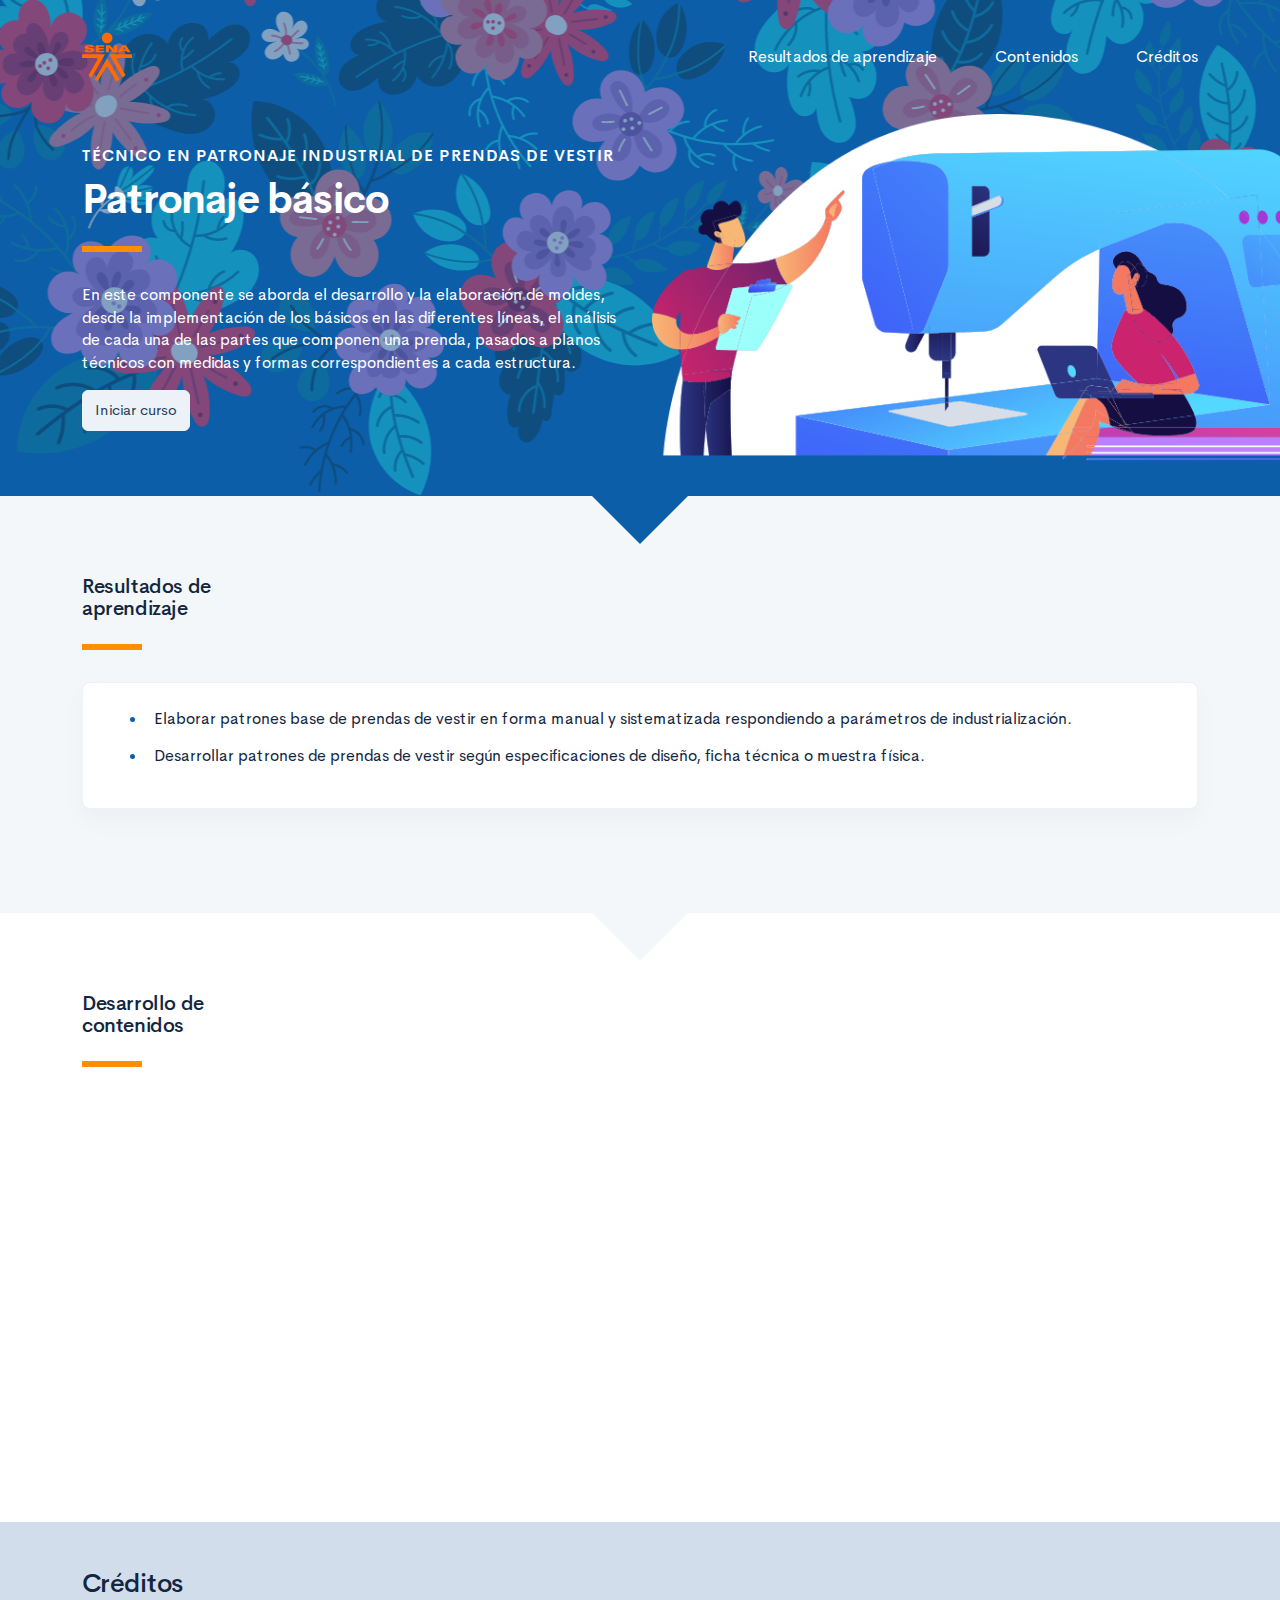
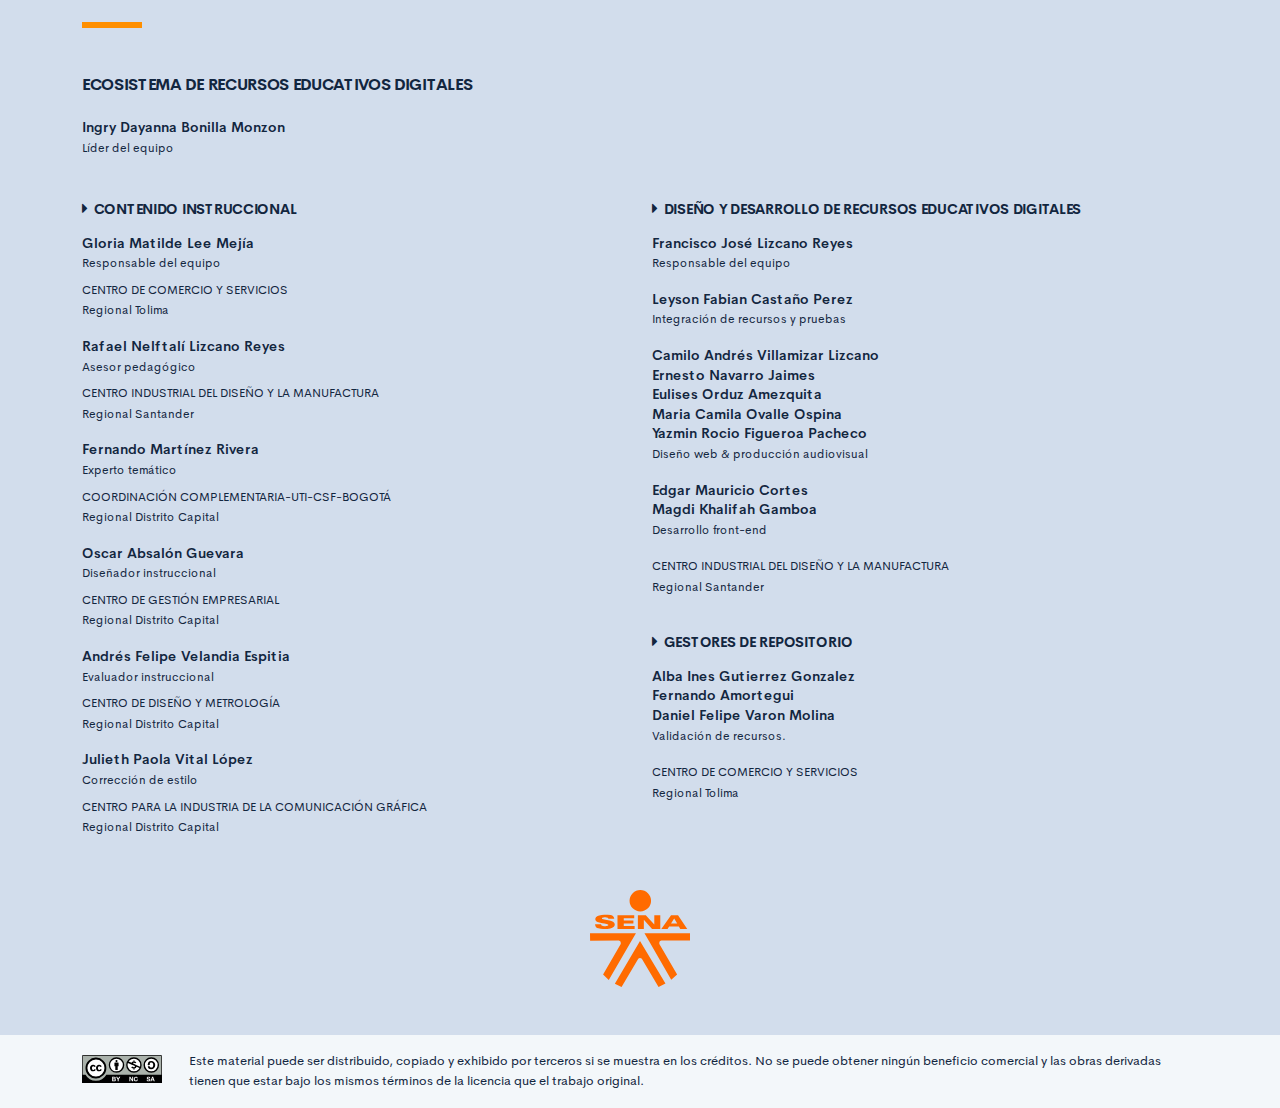
==== public/index.html @ da48db01 "Se cargan textos." ====
<!DOCTYPE html>
<html lang="es">
    <head>
        <meta charset="UTF-8">
        <meta name="viewport" content="width=device-width, user-scalable=no, initial-scale=1.0, maximum-scale=1.0, minimum-scale=1.0">
        <title>Patronaje básico</title>
        <meta meta name="description" content="En este componente se aborda el desarrollo y la elaboración de moldes, desde la implementación de los básicos en las diferentes líneas, el análisis de cada una de las partes que componen una prenda, pasados a planos técnicos con medidas y formas correspondientes a cada estructura.">
        <link rel="icon" type="image/svg+xml" href="assets/images/logos/senaLogo.svg">
        <link rel="stylesheet" href="assets/fonts/feather/feather.css">
        <link rel="stylesheet" href="assets/fonts/fontawesome/css/font-awesome.css">
        <link href="assets/css/fancybox.css" rel="stylesheet">
        <link href="assets/css/animate.css" rel="stylesheet">
        <link rel="stylesheet" href="assets/css/main.css">
    </head>
    <body class="theme-dark page-header-textura" id="page-home">
        <header class="curso-presentacion page-header" id="CursoPresentacion">
            <div class="page-textura">
                <div class="container">
                    <div class="curso-topbar justify-content-center justify-content-md-between"><a class="curso-topbar__logo"><svg xmlns="http://www.w3.org/2000/svg" width="168.273" height="164.177" viewBox="0 0 168.273 164.177">
                                <path id="SENA_LOGO" data-name="SENA LOGO" d="M85.349,1a18.09,18.09,0,1,0,18.09,18.09h0A18.1,18.1,0,0,0,85.349,1ZM25.617,42.983a33.722,33.722,0,0,0-9.386,1.024,11.156,11.156,0,0,0-5.12,2.56A5.346,5.346,0,0,0,10.086,52.2c.683,1.707,2.56,2.9,4.608,3.584,4.437,1.536,9.386,1.877,13.994,2.731a5.1,5.1,0,0,1,2.389,1.024,1.369,1.369,0,0,1-.683,2.048,9.146,9.146,0,0,1-5.291.683A8.354,8.354,0,0,1,20.5,61.244a1.962,1.962,0,0,1-.853-2.389H9.233A7.663,7.663,0,0,0,10.6,63.463a7.59,7.59,0,0,0,4.267,2.389A28.541,28.541,0,0,0,23.4,66.876,52.426,52.426,0,0,0,35,66.023a11.043,11.043,0,0,0,5.8-2.9,5.358,5.358,0,0,0-1.365-8.533,21.267,21.267,0,0,0-5.8-2.048c-3.072-.683-5.973-1.024-9.045-1.536a9.114,9.114,0,0,1-3.072-.853,1.226,1.226,0,0,1,0-2.219,9.369,9.369,0,0,1,4.437-.683,10.554,10.554,0,0,1,4.608.853A1.877,1.877,0,0,1,31.59,49.81h9.9a5.669,5.669,0,0,0-1.195-3.584A8.875,8.875,0,0,0,35.515,43.5c-3.584-.341-6.827-.512-9.9-.512Zm21.333.683V67.217H75.792V62.1H57.531V57.489H73.744V52.54H57.531V48.786H75.109v-5.12Zm47.615,0H81.253V67.217H91.322V51.346l13.824,15.872h13.824V43.666H108.9v15.7Zm42.495,0L120.676,67.217h10.581l2.56-4.267H150.2l2.389,4.267h11.776l-15.53-23.551ZM142.35,49.3l5.12,8.533h-10.41ZM.7,74.044l.171,12.8L49,86.673c2.389.512,3.925,2.048,3.413,5.8l-29.7,51.711,9.557,9.045L78.01,74.044Zm91.646,0L137.4,152.89l9.9-8.874L117.433,92.3c-.512-3.584.853-5.291,3.413-5.8l48.127.171V74.044ZM84.837,87.185,42.512,159.546l11.264,5.461,28.159-47.615a4.283,4.283,0,0,1,2.9-1.195,4.681,4.681,0,0,1,3.072,1.195l28.159,47.786,11.605-5.973Z" transform="translate(-0.7 -1)" fill="#FF6B00" />
                            </svg>
                        </a><a class="curso-topbar__menubar collapsed btn-menu-responsive d-none" data-toggle="collapse" href="#curso-topbar__nav" aria-expanded="false"><span></span><span></span><span></span></a>
                        <nav class="curso-topbar__nav collapse show d-none d-md-block" id="curso-topbar__nav">
                            <ul class="curso-topbar__list">
                                <li class="curso-topbar__item"><a class="curso-topbar__link" href="#ResultadosAprendizaje"><span class="text-white">Resultados de aprendizaje</span></a></li>
                                <li class="curso-topbar__item"><a class="curso-topbar__link" href="#IndiceTematico"><span class="text-white">Contenidos</span></a></li>
                                <li class="curso-topbar__item"><a class="curso-topbar__link" href="#Creditos"><span class="text-white">Créditos</span></a></li>
                            </ul>
                        </nav>
                    </div>
                    <!--include includes/page-home_header.pug                -->
                    <div class="curso-portada">
                        <div class="row align-items-center">
                            <div class="col-12 col-lg-6">
                                <h3 class="curso-subtitulo" id="curso-titulo-componente">TÉCNICO EN PATRONAJE INDUSTRIAL DE PRENDAS DE VESTIR</h3>
                                <h1 class="curso-titulo" id="curso-titulo-tema">Patronaje básico</h1>
                                <div class="brand-line-primary"></div>
                                <p class="curso-descripcion">En este componente se aborda el desarrollo y la elaboración de moldes, desde la implementación de los básicos en las diferentes líneas, el análisis de cada una de las partes que componen una prenda, pasados a planos técnicos con medidas y formas correspondientes a cada estructura.</p><a class="curso-btn-iniciar btn btn-light" href="main.html"><span>Iniciar curso</span></a>
                            </div>
                            <div class="col-12 col-lg-6 text-center">
                                <div class="d-none d-lg-block"><img class="curso-imagen" src="assets/images/header/header_media.png" /></div>
                            </div>
                        </div>
                    </div>
                </div>
            </div>
        </header>
        <section class="curso-resultados section bg-base-light" id="ResultadosAprendizaje">
            <div class="container">
                <h2> Resultados de <br>aprendizaje</h2>
                <div class="brand-line-primary"></div>
                <div class="card resultado-item">
                    <div class="card-body">
                        <ul class="bg-color-dark">
                            <li> <span>Elaborar patrones base de prendas de vestir en forma manual y sistematizada respondiendo a parámetros de industrialización.</span></li>
                            <li> <span>Desarrollar patrones de prendas de vestir según especificaciones de diseño, ficha técnica o muestra física.</span></li>
                        </ul>
                    </div>
                </div>
            </div>
        </section>
        <section class="curso-indice-tematico section" id="IndiceTematico">
            <div class="container">
                <h2>Desarrollo de <br>contenidos</h2>
                <div class="brand-line-primary"></div>
                <div class="row justify-content-center">
                    <div class="col-12 col-sm-10">
                        <div class="card wow flipInX" data-wow-delay=".4s">
                            <div class="card-body">
                                <ul class="list-group list-group-flush list my-n3 nav-temas">
                                    <li class="list-group-item nav-tema-item">
                                        <div class="row align-items-center">
                                            <div class="col-auto">
                                                <div class="avatar avatar-sm"><span class="nav-tema-item__icon avatar-title font-size-lg bg-secondary-soft rounded-circle text-primary font-weight-bold"> <i class="fa fa-file-text-o"></i></span></div>
                                            </div>
                                            <div class="col ml-n2"><span class="nav-tema-item__titulo"> <a href="main.html#page/introduccion/">Introducción</a></span></div>
                                            <div class="col-auto"> <a class="btn btn-light nav-tema-item__btn" href="main.html#page/introduccion/">Ver más</a></div>
                                        </div>
                                    </li>
                                    <li class="list-group-item nav-tema-item">
                                        <div class="row align-items-center">
                                            <div class="col-auto">
                                                <div class="avatar avatar-sm"><span class="nav-tema-item__icon avatar-title font-size-lg bg-secondary-soft rounded-circle text-primary font-weight-bold">1</span></div>
                                            </div>
                                            <div class="col ml-n2"><span class="nav-tema-item__titulo"> <a href="main.html#page/infantil/">Patronaje Básico de línea Infantil</a></span></div>
                                            <div class="col-auto"> <a class="btn btn-light nav-tema-item__btn" href="main.html#page/infantil/">Ver más</a></div>
                                        </div>
                                    </li>
                                    <li class="list-group-item nav-tema-item">
                                        <div class="row align-items-center">
                                            <div class="col-auto">
                                                <div class="avatar avatar-sm"><span class="nav-tema-item__icon avatar-title font-size-lg bg-secondary-soft rounded-circle text-primary font-weight-bold">2</span></div>
                                            </div>
                                            <div class="col ml-n2"><span class="nav-tema-item__titulo"> <a href="main.html#page/masculina/">Patronaje Básico Línea Masculina</a></span></div>
                                            <div class="col-auto"> <a class="btn btn-light nav-tema-item__btn" href="main.html#page/masculina/">Ver más</a></div>
                                        </div>
                                    </li>
                                    <li class="list-group-item nav-tema-item">
                                        <div class="row align-items-center">
                                            <div class="col-auto">
                                                <div class="avatar avatar-sm"><span class="nav-tema-item__icon avatar-title font-size-lg bg-secondary-soft rounded-circle text-primary font-weight-bold">3</span></div>
                                            </div>
                                            <div class="col ml-n2"><span class="nav-tema-item__titulo"> <a href="main.html#page/femenina/">Patronaje Básico Línea Femenina</a></span></div>
                                            <div class="col-auto"> <a class="btn btn-light nav-tema-item__btn" href="main.html#page/femenina/">Ver más</a></div>
                                        </div>
                                    </li>
                                </ul>
                            </div>
                        </div>
                    </div>
                </div>
            </div>
        </section>
        <footer class="footer" id="Creditos">
            <div class="container">
                <h1>Créditos </h1>
                <div class="brand-line-primary"></div>
                <div class="row">
                    <div class="col-12 col-md-5">
                        <h3 class="footer-subtitulo mb-4">ECOSISTEMA DE RECURSOS EDUCATIVOS DIGITALES </h3>
                        <p class="footer-texto mb-2"><strong>Ingry Dayanna Bonilla Monzon </strong><br /> <span class="text-small">Líder del equipo</span></p>
                    </div>
                </div>
                <div class="row mt-5">
                    <div class="col-12 col-md-6">
                        <h4 class="footer-subtitulo-2 mt-0">
                            <div class="fa fa-caret-right mr-2"></div>Contenido Instruccional
                        </h4>
                        <p class="footer-texto mb-2"><strong>Gloria Matilde Lee Mejía </strong><br /> <span class="text-small">Responsable del equipo</span></p>
                        <p class="footer-texto"><span class="text-small text-uppercase">Centro de Comercio y Servicios</span><br /><span class="text-small">Regional Tolima</span></p>
                        <p class="footer-texto mb-2"><strong>Rafael Nelftalí Lizcano Reyes</strong><br /> <span class="text-small">Asesor pedagógico<br /></span></p>
                        <p class="footer-texto"><span class="text-small text-uppercase">CENTRO INDUSTRIAL DEL DISEÑO Y LA MANUFACTURA </span><br /><span class="text-small">Regional Santander </span></p>
                        <p class="footer-texto mb-2"><strong>Fernando Martínez Rivera</strong><br /><span class="text-small">Experto temático<br /></span></p>
                        <p class="footer-texto"><span class="text-small text-uppercase">Coordinación Complementaria-UTI-CSF-Bogotá</span><br /><span class="text-small">Regional Distrito Capital</span></p>
                        <p class="footer-texto mb-2"><strong>Oscar Absalón Guevara</strong><br /> <span class="text-small">Diseñador instruccional<br /></span></p>
                        <p class="footer-texto"><span class="text-small text-uppercase">Centro de Gestión Empresarial</span><br /><span class="text-small">Regional Distrito Capital</span></p>
                        <p class="footer-texto mb-2"><strong>Andrés Felipe Velandia Espitia</strong><br /> <span class="text-small">Evaluador instruccional<br /></span></p>
                        <p class="footer-texto"><span class="text-small text-uppercase">Centro de Diseño y Metrología</span><br /><span class="text-small">Regional Distrito Capital</span></p>
                        <p class="footer-texto mb-2"><strong>Julieth Paola Vital López</strong><br /> <span class="text-small">Corrección de estilo<br /></span></p>
                        <p class="footer-texto"><span class="text-small text-uppercase">Centro para la Industria de la Comunicación Gráfica</span><br /><span class="text-small">Regional Distrito Capital </span></p>
                    </div>
                    <div class="col-12 col-md-6">
                        <h4 class="footer-subtitulo-2 mt-0">
                            <div class="fa fa-caret-right mr-2"></div>Diseño y desarrollo de recursos educativos digitales
                        </h4>
                        <p class="footer-texto"><strong>Francisco José Lizcano Reyes </strong><br /> <span class="text-small">Responsable del equipo<br /></span></p>
                        <p class="footer-texto"><strong>Leyson Fabian Castaño Perez</strong><br /> <span class="text-small">Integración de recursos y pruebas<br /></span></p>
                        <p class="footer-texto"> <strong>Camilo Andrés Villamizar Lizcano</strong><br />
                            <strong>Ernesto Navarro Jaimes</strong><br />
                            <strong>Eulises Orduz Amezquita</strong><br />
                            <strong>Maria Camila Ovalle Ospina </strong><br />
                            <strong>Yazmin Rocio Figueroa Pacheco</strong><br /><span class="text-small">Diseño web & producción audiovisual<br /></span></p>
                        <p class="footer-texto"><strong>Edgar Mauricio Cortes</strong><br />
                            <strong>Magdi Khalifah Gamboa</strong><br /> <span class="text-small">Desarrollo front-end<br /></span></p>
                        <p class="footer-texto"><span class="text-small text-uppercase">CENTRO INDUSTRIAL DEL DISEÑO Y LA MANUFACTURA </span><br /><span class="text-small">Regional Santander</span></p>
                        <h4 class="footer-subtitulo-2 mt-5">
                            <div class="fa fa-caret-right mr-2"></div>Gestores de repositorio
                        </h4>
                        <p class="footer-texto"><strong>Alba Ines Gutierrez Gonzalez </strong><br />
                            <strong>Fernando Amortegui </strong><br />
                            <strong>Daniel Felipe Varon Molina </strong><br /> <span class="text-small">Validación de recursos.<br /></span></p>
                        <p class="footer-texto"><span class="text-small text-uppercase">Centro de comercio y servicios </span><br /><span class="text-small">Regional Tolima</span></p>
                    </div>
                </div>
                <div class="row justify-content-center align-items-center mt-5"><img src="assets/images/logos/senaLogo.svg" style="max-width:100px" /></div>
            </div>
        </footer>
        <section id="cc">
            <div class="container">
                <div class="d-flex flex-column flex-sm-row"><span class="pr-3"><i class="icon cc"></i></span><span>Este material puede ser distribuido, copiado y exhibido por terceros si se muestra en los créditos. No se puede obtener ningún beneficio comercial y las obras derivadas tienen que estar bajo los mismos términos de la licencia que el trabajo original.</span></div>
            </div>
        </section>
        <script src="assets/js/vendor.js"></script>
        <script src="assets/js/global.js"> </script>
        <script src="assets/js/pages.js"></script>
    </body>
</html>
---- public/assets/fonts/feather/feather.css ----
@font-face {
  font-family: 'Feather';
  src:
    url('fonts/Feather.ttf?sdxovp') format('truetype'),
    url('fonts/Feather.woff?sdxovp') format('woff'),
    url('fonts/Feather.svg?sdxovp#Feather') format('svg');
  font-weight: normal;
  font-style: normal;
}

.fe {
  /* use !important to prevent issues with browser extensions that change fonts */
  font-family: 'Feather' !important;
  speak: none;
  font-style: normal;
  font-weight: normal;
  font-variant: normal;
  text-transform: none;
  line-height: 1;

  /* Better Font Rendering =========== */
  -webkit-font-smoothing: antialiased;
  -moz-osx-font-smoothing: grayscale;
}

.fe-activity:before {
  content: "\e900";
}
.fe-airplay:before {
  content: "\e901";
}
.fe-alert-circle:before {
  content: "\e902";
}
.fe-alert-octagon:before {
  content: "\e903";
}
.fe-alert-triangle:before {
  content: "\e904";
}
.fe-align-center:before {
  content: "\e905";
}
.fe-align-justify:before {
  content: "\e906";
}
.fe-align-left:before {
  content: "\e907";
}
.fe-align-right:before {
  content: "\e908";
}
.fe-anchor:before {
  content: "\e909";
}
.fe-aperture:before {
  content: "\e90a";
}
.fe-archive:before {
  content: "\e90b";
}
.fe-arrow-down:before {
  content: "\e90c";
}
.fe-arrow-down-circle:before {
  content: "\e90d";
}
.fe-arrow-down-left:before {
  content: "\e90e";
}
.fe-arrow-down-right:before {
  content: "\e90f";
}
.fe-arrow-left:before {
  content: "\e910";
}
.fe-arrow-left-circle:before {
  content: "\e911";
}
.fe-arrow-right:before {
  content: "\e912";
}
.fe-arrow-right-circle:before {
  content: "\e913";
}
.fe-arrow-up:before {
  content: "\e914";
}
.fe-arrow-up-circle:before {
  content: "\e915";
}
.fe-arrow-up-left:before {
  content: "\e916";
}
.fe-arrow-up-right:before {
  content: "\e917";
}
.fe-at-sign:before {
  content: "\e918";
}
.fe-award:before {
  content: "\e919";
}
.fe-bar-chart:before {
  content: "\e91a";
}
.fe-bar-chart-2:before {
  content: "\e91b";
}
.fe-battery:before {
  content: "\e91c";
}
.fe-battery-charging:before {
  content: "\e91d";
}
.fe-bell:before {
  content: "\e91e";
}
.fe-bell-off:before {
  content: "\e91f";
}
.fe-bluetooth:before {
  content: "\e920";
}
.fe-bold:before {
  content: "\e921";
}
.fe-book:before {
  content: "\e922";
}
.fe-book-open:before {
  content: "\e923";
}
.fe-bookmark:before {
  content: "\e924";
}
.fe-box:before {
  content: "\e925";
}
.fe-briefcase:before {
  content: "\e926";
}
.fe-calendar:before {
  content: "\e927";
}
.fe-camera:before {
  content: "\e928";
}
.fe-camera-off:before {
  content: "\e929";
}
.fe-cast:before {
  content: "\e92a";
}
.fe-check:before {
  content: "\e92b";
}
.fe-check-circle:before {
  content: "\e92c";
}
.fe-check-square:before {
  content: "\e92d";
}
.fe-chevron-down:before {
  content: "\e92e";
}
.fe-chevron-left:before {
  content: "\e92f";
}
.fe-chevron-right:before {
  content: "\e930";
}
.fe-chevron-up:before {
  content: "\e931";
}
.fe-chevrons-down:before {
  content: "\e932";
}
.fe-chevrons-left:before {
  content: "\e933";
}
.fe-chevrons-right:before {
  content: "\e934";
}
.fe-chevrons-up:before {
  content: "\e935";
}
.fe-chrome:before {
  content: "\e936";
}
.fe-circle:before {
  content: "\e937";
}
.fe-clipboard:before {
  content: "\e938";
}
.fe-clock:before {
  content: "\e939";
}
.fe-cloud:before {
  content: "\e93a";
}
.fe-cloud-drizzle:before {
  content: "\e93b";
}
.fe-cloud-lightning:before {
  content: "\e93c";
}
.fe-cloud-off:before {
  content: "\e93d";
}
.fe-cloud-rain:before {
  content: "\e93e";
}
.fe-cloud-snow:before {
  content: "\e93f";
}
.fe-code:before {
  content: "\e940";
}
.fe-codepen:before {
  content: "\e941";
}
.fe-command:before {
  content: "\e942";
}
.fe-compass:before {
  content: "\e943";
}
.fe-copy:before {
  content: "\e944";
}
.fe-corner-down-left:before {
  content: "\e945";
}
.fe-corner-down-right:before {
  content: "\e946";
}
.fe-corner-left-down:before {
  content: "\e947";
}
.fe-corner-left-up:before {
  content: "\e948";
}
.fe-corner-right-down:before {
  content: "\e949";
}
.fe-corner-right-up:before {
  content: "\e94a";
}
.fe-corner-up-left:before {
  content: "\e94b";
}
.fe-corner-up-right:before {
  content: "\e94c";
}
.fe-cpu:before {
  content: "\e94d";
}
.fe-credit-card:before {
  content: "\e94e";
}
.fe-crop:before {
  content: "\e94f";
}
.fe-crosshair:before {
  content: "\e950";
}
.fe-database:before {
  content: "\e951";
}
.fe-delete:before {
  content: "\e952";
}
.fe-disc:before {
  content: "\e953";
}
.fe-dollar-sign:before {
  content: "\e954";
}
.fe-download:before {
  content: "\e955";
}
.fe-download-cloud:before {
  content: "\e956";
}
.fe-droplet:before {
  content: "\e957";
}
.fe-edit:before {
  content: "\e958";
}
.fe-edit-2:before {
  content: "\e959";
}
.fe-edit-3:before {
  content: "\e95a";
}
.fe-external-link:before {
  content: "\e95b";
}
.fe-eye:before {
  content: "\e95c";
}
.fe-eye-off:before {
  content: "\e95d";
}
.fe-facebook:before {
  content: "\e95e";
}
.fe-fast-forward:before {
  content: "\e95f";
}
.fe-feather:before {
  content: "\e960";
}
.fe-file:before {
  content: "\e961";
}
.fe-file-minus:before {
  content: "\e962";
}
.fe-file-plus:before {
  content: "\e963";
}
.fe-file-text:before {
  content: "\e964";
}
.fe-film:before {
  content: "\e965";
}
.fe-filter:before {
  content: "\e966";
}
.fe-flag:before {
  content: "\e967";
}
.fe-folder:before {
  content: "\e968";
}
.fe-folder-minus:before {
  content: "\e969";
}
.fe-folder-plus:before {
  content: "\e96a";
}
.fe-gift:before {
  content: "\e96b";
}
.fe-git-branch:before {
  content: "\e96c";
}
.fe-git-commit:before {
  content: "\e96d";
}
.fe-git-merge:before {
  content: "\e96e";
}
.fe-git-pull-request:before {
  content: "\e96f";
}
.fe-github:before {
  content: "\e970";
}
.fe-gitlab:before {
  content: "\e971";
}
.fe-globe:before {
  content: "\e972";
}
.fe-grid:before {
  content: "\e973";
}
.fe-hard-drive:before {
  content: "\e974";
}
.fe-hash:before {
  content: "\e975";
}
.fe-headphones:before {
  content: "\e976";
}
.fe-heart:before {
  content: "\e977";
}
.fe-help-circle:before {
  content: "\e978";
}
.fe-home:before {
  content: "\e979";
}
.fe-image:before {
  content: "\e97a";
}
.fe-inbox:before {
  content: "\e97b";
}
.fe-info:before {
  content: "\e97c";
}
.fe-instagram:before {
  content: "\e97d";
}
.fe-italic:before {
  content: "\e97e";
}
.fe-layers:before {
  content: "\e97f";
}
.fe-layout:before {
  content: "\e980";
}
.fe-life-buoy:before {
  content: "\e981";
}
.fe-link:before {
  content: "\e982";
}
.fe-link-2:before {
  content: "\e983";
}
.fe-linkedin:before {
  content: "\e984";
}
.fe-list:before {
  content: "\e985";
}
.fe-loader:before {
  content: "\e986";
}
.fe-lock:before {
  content: "\e987";
}
.fe-log-in:before {
  content: "\e988";
}
.fe-log-out:before {
  content: "\e989";
}
.fe-mail:before {
  content: "\e98a";
}
.fe-map:before {
  content: "\e98b";
}
.fe-map-pin:before {
  content: "\e98c";
}
.fe-maximize:before {
  content: "\e98d";
}
.fe-maximize-2:before {
  content: "\e98e";
}
.fe-menu:before {
  content: "\e98f";
}
.fe-message-circle:before {
  content: "\e990";
}
.fe-message-square:before {
  content: "\e991";
}
.fe-mic:before {
  content: "\e992";
}
.fe-mic-off:before {
  content: "\e993";
}
.fe-minimize:before {
  content: "\e994";
}
.fe-minimize-2:before {
  content: "\e995";
}
.fe-minus:before {
  content: "\e996";
}
.fe-minus-circle:before {
  content: "\e997";
}
.fe-minus-square:before {
  content: "\e998";
}
.fe-monitor:before {
  content: "\e999";
}
.fe-moon:before {
  content: "\e99a";
}
.fe-more-horizontal:before {
  content: "\e99b";
}
.fe-more-vertical:before {
  content: "\e99c";
}
.fe-move:before {
  content: "\e99d";
}
.fe-music:before {
  content: "\e99e";
}
.fe-navigation:before {
  content: "\e99f";
}
.fe-navigation-2:before {
  content: "\e9a0";
}
.fe-octagon:before {
  content: "\e9a1";
}
.fe-package:before {
  content: "\e9a2";
}
.fe-paperclip:before {
  content: "\e9a3";
}
.fe-pause:before {
  content: "\e9a4";
}
.fe-pause-circle:before {
  content: "\e9a5";
}
.fe-percent:before {
  content: "\e9a6";
}
.fe-phone:before {
  content: "\e9a7";
}
.fe-phone-call:before {
  content: "\e9a8";
}
.fe-phone-forwarded:before {
  content: "\e9a9";
}
.fe-phone-incoming:before {
  content: "\e9aa";
}
.fe-phone-missed:before {
  content: "\e9ab";
}
.fe-phone-off:before {
  content: "\e9ac";
}
.fe-phone-outgoing:before {
  content: "\e9ad";
}
.fe-pie-chart:before {
  content: "\e9ae";
}
.fe-play:before {
  content: "\e9af";
}
.fe-play-circle:before {
  content: "\e9b0";
}
.fe-plus:before {
  content: "\e9b1";
}
.fe-plus-circle:before {
  content: "\e9b2";
}
.fe-plus-square:before {
  content: "\e9b3";
}
.fe-pocket:before {
  content: "\e9b4";
}
.fe-power:before {
  content: "\e9b5";
}
.fe-printer:before {
  content: "\e9b6";
}
.fe-radio:before {
  content: "\e9b7";
}
.fe-refresh-ccw:before {
  content: "\e9b8";
}
.fe-refresh-cw:before {
  content: "\e9b9";
}
.fe-repeat:before {
  content: "\e9ba";
}
.fe-rewind:before {
  content: "\e9bb";
}
.fe-rotate-ccw:before {
  content: "\e9bc";
}
.fe-rotate-cw:before {
  content: "\e9bd";
}
.fe-rss:before {
  content: "\e9be";
}
.fe-save:before {
  content: "\e9bf";
}
.fe-scissors:before {
  content: "\e9c0";
}
.fe-search:before {
  content: "\e9c1";
}
.fe-send:before {
  content: "\e9c2";
}
.fe-server:before {
  content: "\e9c3";
}
.fe-settings:before {
  content: "\e9c4";
}
.fe-share:before {
  content: "\e9c5";
}
.fe-share-2:before {
  content: "\e9c6";
}
.fe-shield:before {
  content: "\e9c7";
}
.fe-shield-off:before {
  content: "\e9c8";
}
.fe-shopping-bag:before {
  content: "\e9c9";
}
.fe-shopping-cart:before {
  content: "\e9ca";
}
.fe-shuffle:before {
  content: "\e9cb";
}
.fe-sidebar:before {
  content: "\e9cc";
}
.fe-skip-back:before {
  content: "\e9cd";
}
.fe-skip-forward:before {
  content: "\e9ce";
}
.fe-slack:before {
  content: "\e9cf";
}
.fe-slash:before {
  content: "\e9d0";
}
.fe-sliders:before {
  content: "\e9d1";
}
.fe-smartphone:before {
  content: "\e9d2";
}
.fe-speaker:before {
  content: "\e9d3";
}
.fe-square:before {
  content: "\e9d4";
}
.fe-star:before {
  content: "\e9d5";
}
.fe-stop-circle:before {
  content: "\e9d6";
}
.fe-sun:before {
  content: "\e9d7";
}
.fe-sunrise:before {
  content: "\e9d8";
}
.fe-sunset:before {
  content: "\e9d9";
}
.fe-tablet:before {
  content: "\e9da";
}
.fe-tag:before {
  content: "\e9db";
}
.fe-target:before {
  content: "\e9dc";
}
.fe-terminal:before {
  content: "\e9dd";
}
.fe-thermometer:before {
  content: "\e9de";
}
.fe-thumbs-down:before {
  content: "\e9df";
}
.fe-thumbs-up:before {
  content: "\e9e0";
}
.fe-toggle-left:before {
  content: "\e9e1";
}
.fe-toggle-right:before {
  content: "\e9e2";
}
.fe-trash:before {
  content: "\e9e3";
}
.fe-trash-2:before {
  content: "\e9e4";
}
.fe-trending-down:before {
  content: "\e9e5";
}
.fe-trending-up:before {
  content: "\e9e6";
}
.fe-triangle:before {
  content: "\e9e7";
}
.fe-truck:before {
  content: "\e9e8";
}
.fe-tv:before {
  content: "\e9e9";
}
.fe-twitter:before {
  content: "\e9ea";
}
.fe-type:before {
  content: "\e9eb";
}
.fe-umbrella:before {
  content: "\e9ec";
}
.fe-underline:before {
  content: "\e9ed";
}
.fe-unlock:before {
  content: "\e9ee";
}
.fe-upload:before {
  content: "\e9ef";
}
.fe-upload-cloud:before {
  content: "\e9f0";
}
.fe-user:before {
  content: "\e9f1";
}
.fe-user-check:before {
  content: "\e9f2";
}
.fe-user-minus:before {
  content: "\e9f3";
}
.fe-user-plus:before {
  content: "\e9f4";
}
.fe-user-x:before {
  content: "\e9f5";
}
.fe-users:before {
  content: "\e9f6";
}
.fe-video:before {
  content: "\e9f7";
}
.fe-video-off:before {
  content: "\e9f8";
}
.fe-voicemail:before {
  content: "\e9f9";
}
.fe-volume:before {
  content: "\e9fa";
}
.fe-volume-1:before {
  content: "\e9fb";
}
.fe-volume-2:before {
  content: "\e9fc";
}
.fe-volume-x:before {
  content: "\e9fd";
}
.fe-watch:before {
  content: "\e9fe";
}
.fe-wifi:before {
  content: "\e9ff";
}
.fe-wifi-off:before {
  content: "\ea00";
}
.fe-wind:before {
  content: "\ea01";
}
.fe-x:before {
  content: "\ea02";
}
.fe-x-circle:before {
  content: "\ea03";
}
.fe-x-square:before {
  content: "\ea04";
}
.fe-youtube:before {
  content: "\ea05";
}
.fe-zap:before {
  content: "\ea06";
}
.fe-zap-off:before {
  content: "\ea07";
}
.fe-zoom-in:before {
  content: "\ea08";
}
.fe-zoom-out:before {
  content: "\ea09";
}
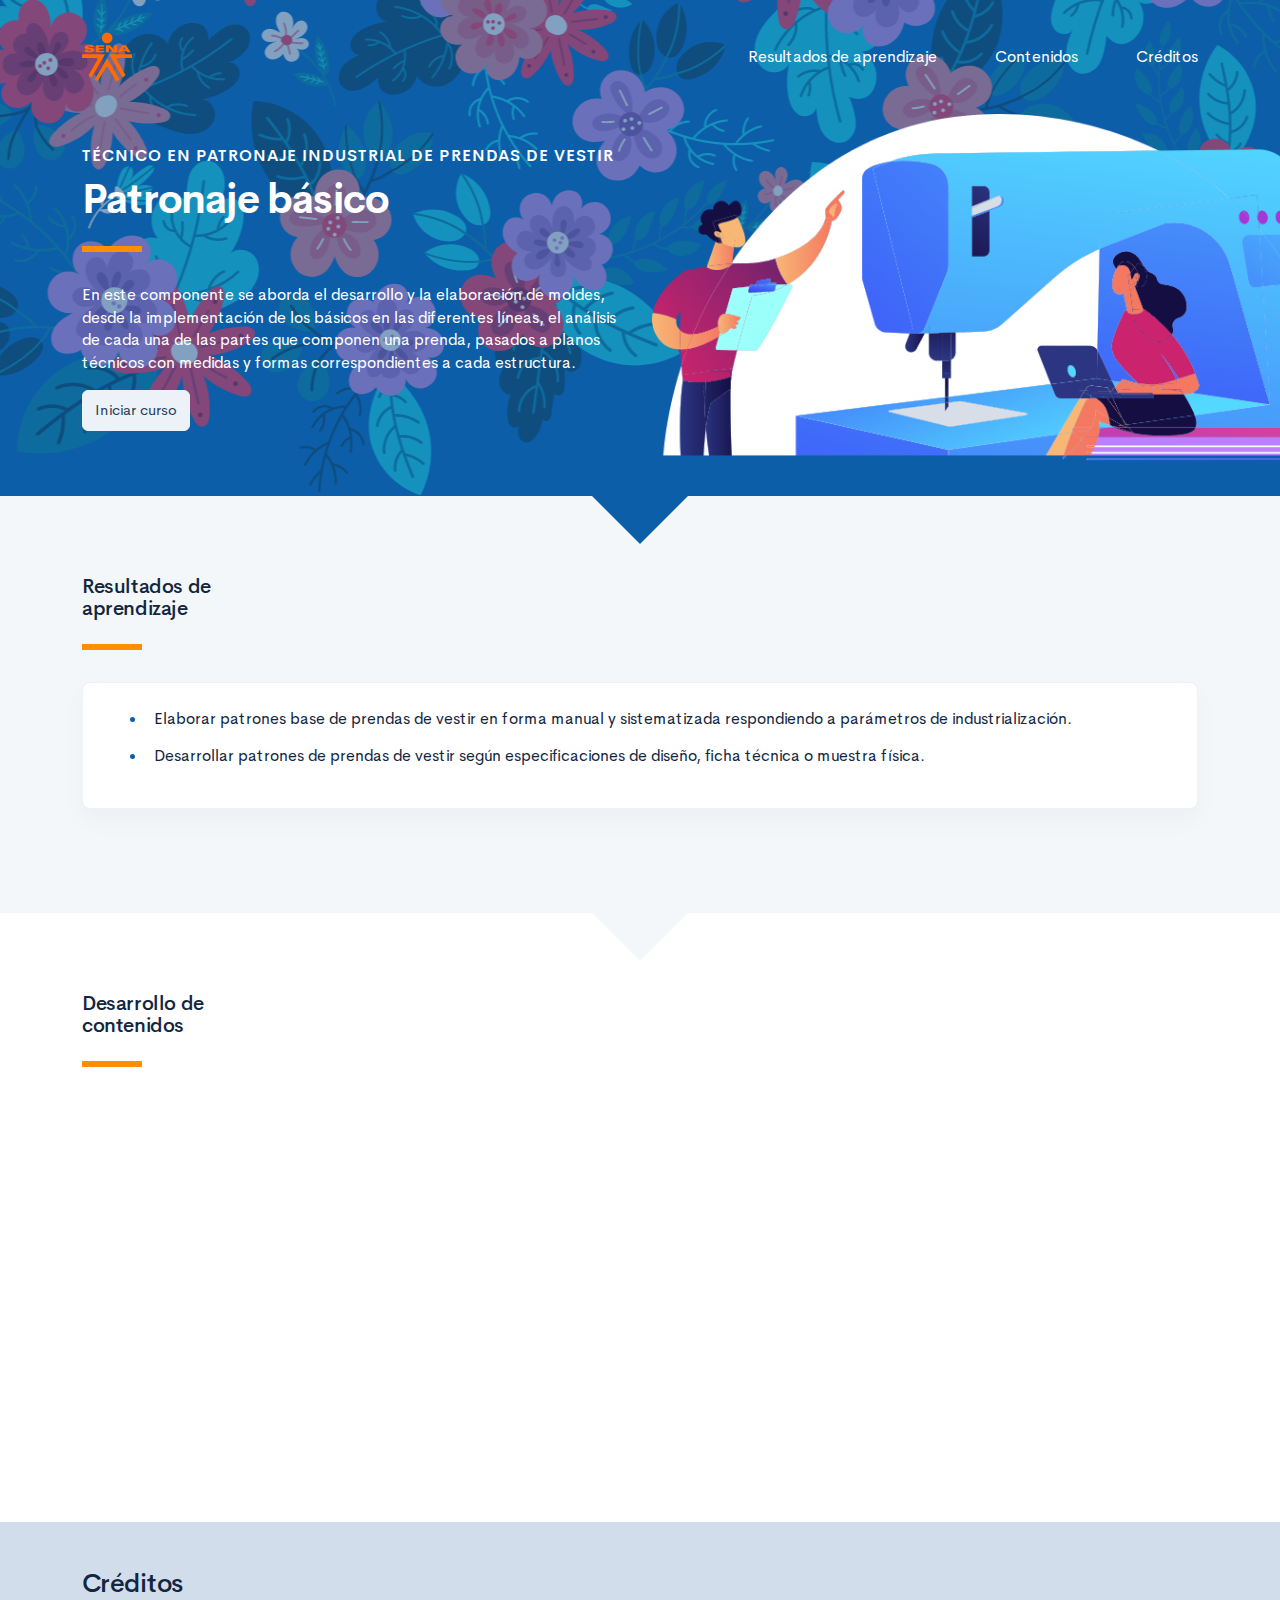
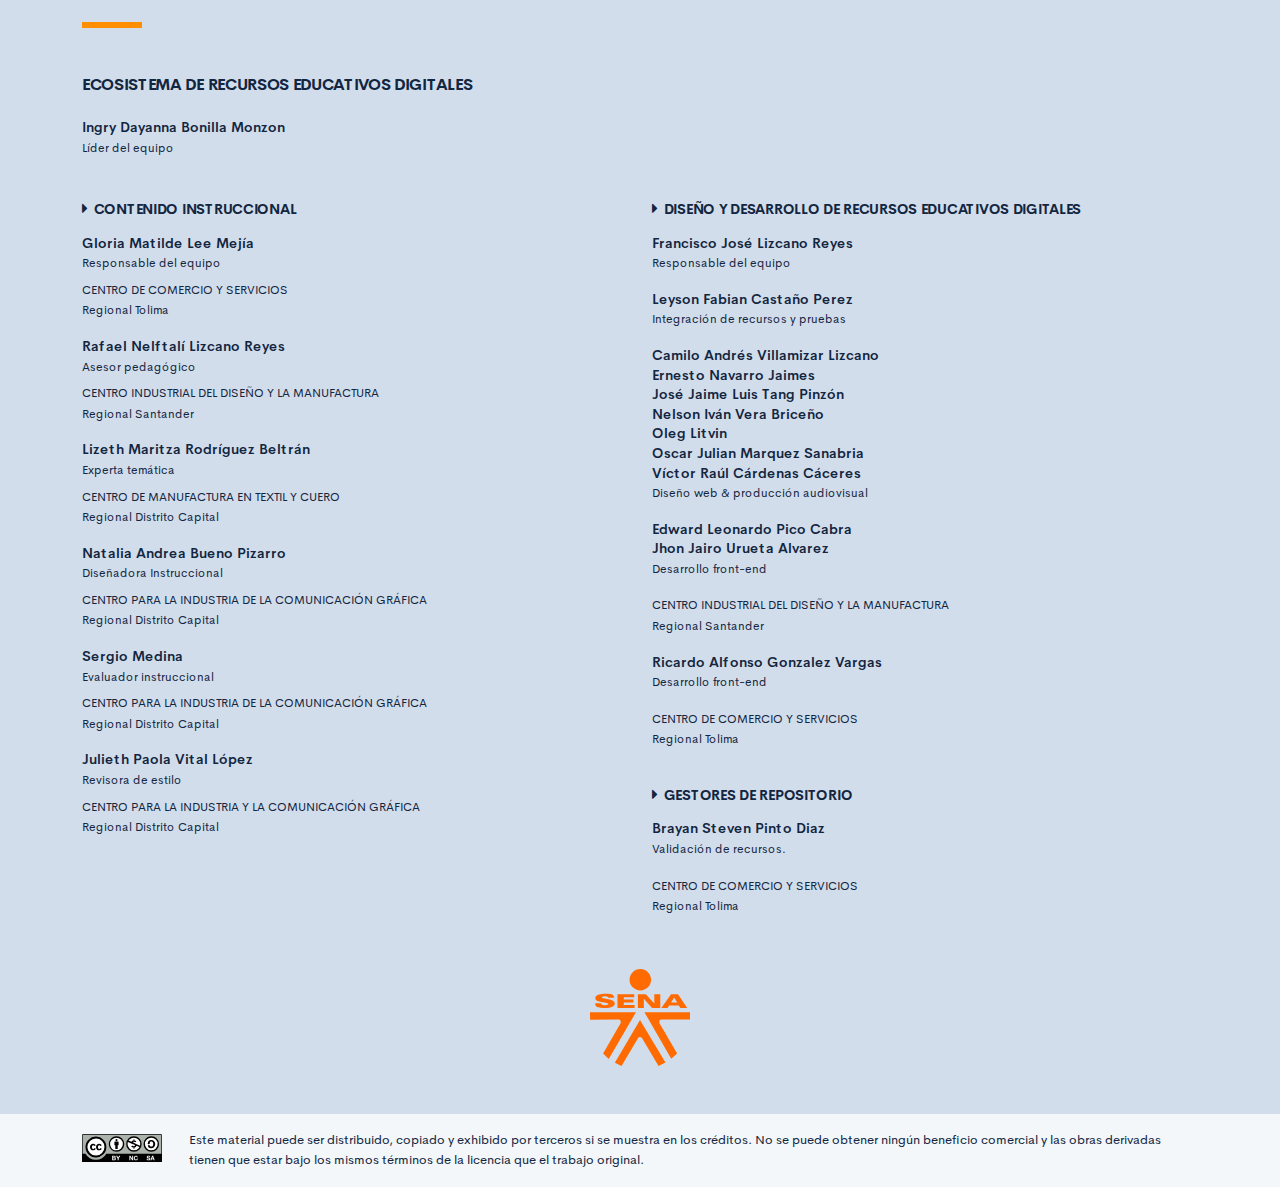
==== commit e003671b: "Se editan los creditos" ====
--- a/public/index.html
+++ b/public/index.html
@@ -130,14 +130,14 @@
                         <p class="footer-texto"><span class="text-small text-uppercase">Centro de Comercio y Servicios</span><br /><span class="text-small">Regional Tolima</span></p>
                         <p class="footer-texto mb-2"><strong>Rafael Nelftalí Lizcano Reyes</strong><br /> <span class="text-small">Asesor pedagógico<br /></span></p>
                         <p class="footer-texto"><span class="text-small text-uppercase">CENTRO INDUSTRIAL DEL DISEÑO Y LA MANUFACTURA </span><br /><span class="text-small">Regional Santander </span></p>
-                        <p class="footer-texto mb-2"><strong>Fernando Martínez Rivera</strong><br /><span class="text-small">Experto temático<br /></span></p>
-                        <p class="footer-texto"><span class="text-small text-uppercase">Coordinación Complementaria-UTI-CSF-Bogotá</span><br /><span class="text-small">Regional Distrito Capital</span></p>
-                        <p class="footer-texto mb-2"><strong>Oscar Absalón Guevara</strong><br /> <span class="text-small">Diseñador instruccional<br /></span></p>
-                        <p class="footer-texto"><span class="text-small text-uppercase">Centro de Gestión Empresarial</span><br /><span class="text-small">Regional Distrito Capital</span></p>
-                        <p class="footer-texto mb-2"><strong>Andrés Felipe Velandia Espitia</strong><br /> <span class="text-small">Evaluador instruccional<br /></span></p>
-                        <p class="footer-texto"><span class="text-small text-uppercase">Centro de Diseño y Metrología</span><br /><span class="text-small">Regional Distrito Capital</span></p>
-                        <p class="footer-texto mb-2"><strong>Julieth Paola Vital López</strong><br /> <span class="text-small">Corrección de estilo<br /></span></p>
-                        <p class="footer-texto"><span class="text-small text-uppercase">Centro para la Industria de la Comunicación Gráfica</span><br /><span class="text-small">Regional Distrito Capital </span></p>
+                        <p class="footer-texto mb-2"><strong>Lizeth Maritza Rodríguez Beltrán</strong><br /><span class="text-small">Experta temática<br /></span></p>
+                        <p class="footer-texto"><span class="text-small text-uppercase">Centro de Manufactura en Textil y Cuero</span><br /><span class="text-small">Regional Distrito Capital</span></p>
+                        <p class="footer-texto mb-2"><strong>Natalia Andrea Bueno Pizarro</strong><br /><span class="text-small">Diseñadora Instruccional<br /></span></p>
+                        <p class="footer-texto"><span class="text-small text-uppercase">Centro para La Industria de la Comunicación Gráfica</span><br /><span class="text-small">Regional Distrito Capital</span></p>
+                        <p class="footer-texto mb-2"><strong>Sergio Medina</strong><br /><span class="text-small">Evaluador instruccional<br /></span></p>
+                        <p class="footer-texto"><span class="text-small text-uppercase">Centro para La Industria de la Comunicación Gráfica</span><br /><span class="text-small">Regional Distrito Capital </span></p>
+                        <p class="footer-texto mb-2"><strong>Julieth Paola Vital López</strong><br /><span class="text-small">Revisora de estilo<br /></span></p>
+                        <p class="footer-texto"><span class="text-small text-uppercase">Centro para la Industria y la Comunicación Gráfica</span><br /><span class="text-small">Regional Distrito Capital</span></p>
                     </div>
                     <div class="col-12 col-md-6">
                         <h4 class="footer-subtitulo-2 mt-0">
@@ -147,18 +147,20 @@
                         <p class="footer-texto"><strong>Leyson Fabian Castaño Perez</strong><br /> <span class="text-small">Integración de recursos y pruebas<br /></span></p>
                         <p class="footer-texto"> <strong>Camilo Andrés Villamizar Lizcano</strong><br />
                             <strong>Ernesto Navarro Jaimes</strong><br />
-                            <strong>Eulises Orduz Amezquita</strong><br />
-                            <strong>Maria Camila Ovalle Ospina </strong><br />
-                            <strong>Yazmin Rocio Figueroa Pacheco</strong><br /><span class="text-small">Diseño web & producción audiovisual<br /></span></p>
-                        <p class="footer-texto"><strong>Edgar Mauricio Cortes</strong><br />
-                            <strong>Magdi Khalifah Gamboa</strong><br /> <span class="text-small">Desarrollo front-end<br /></span></p>
+                            <strong>José Jaime Luis Tang Pinzón</strong><br />
+                            <strong>Nelson Iván Vera Briceño</strong><br />
+                            <strong>Oleg Litvin</strong><br />
+                            <strong>Oscar Julian Marquez Sanabria</strong><br />
+                            <strong>Víctor Raúl Cárdenas Cáceres</strong><br /><span class="text-small">Diseño web & producción audiovisual<br /></span></p>
+                        <p class="footer-texto"><strong>Edward Leonardo Pico Cabra</strong><br />
+                            <strong>Jhon Jairo Urueta Alvarez</strong><br /><span class="text-small">Desarrollo front-end<br /></span></p>
                         <p class="footer-texto"><span class="text-small text-uppercase">CENTRO INDUSTRIAL DEL DISEÑO Y LA MANUFACTURA </span><br /><span class="text-small">Regional Santander</span></p>
+                        <p class="footer-texto"><strong>Ricardo Alfonso Gonzalez Vargas</strong><br /><span class="text-small">Desarrollo front-end<br /></span></p>
+                        <p class="footer-texto"><span class="text-small text-uppercase">CENTRO DE COMERCIO Y SERVICIOS </span><br /><span class="text-small">Regional Tolima </span></p>
                         <h4 class="footer-subtitulo-2 mt-5">
                             <div class="fa fa-caret-right mr-2"></div>Gestores de repositorio
                         </h4>
-                        <p class="footer-texto"><strong>Alba Ines Gutierrez Gonzalez </strong><br />
-                            <strong>Fernando Amortegui </strong><br />
-                            <strong>Daniel Felipe Varon Molina </strong><br /> <span class="text-small">Validación de recursos.<br /></span></p>
+                        <p class="footer-texto"><strong>Brayan Steven Pinto Diaz</strong><br /> <span class="text-small">Validación de recursos.<br /></span></p>
                         <p class="footer-texto"><span class="text-small text-uppercase">Centro de comercio y servicios </span><br /><span class="text-small">Regional Tolima</span></p>
                     </div>
                 </div>
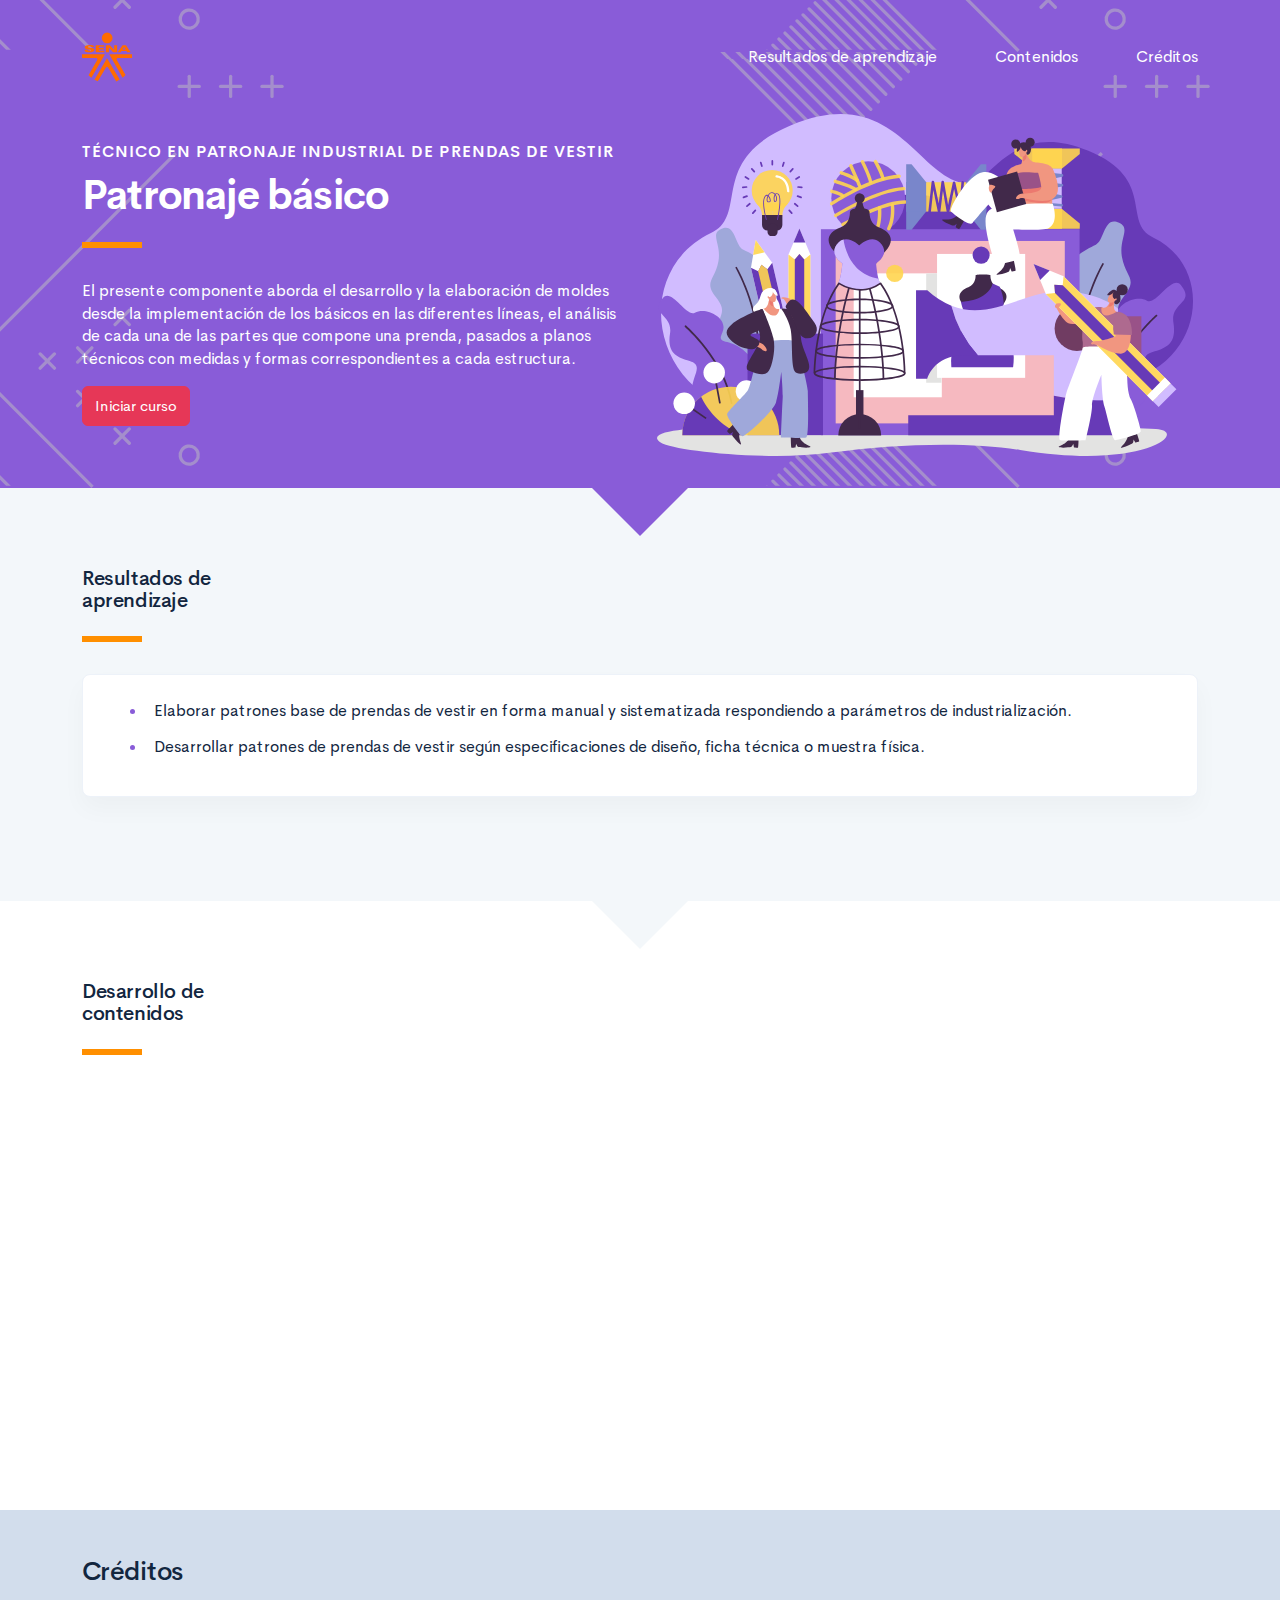
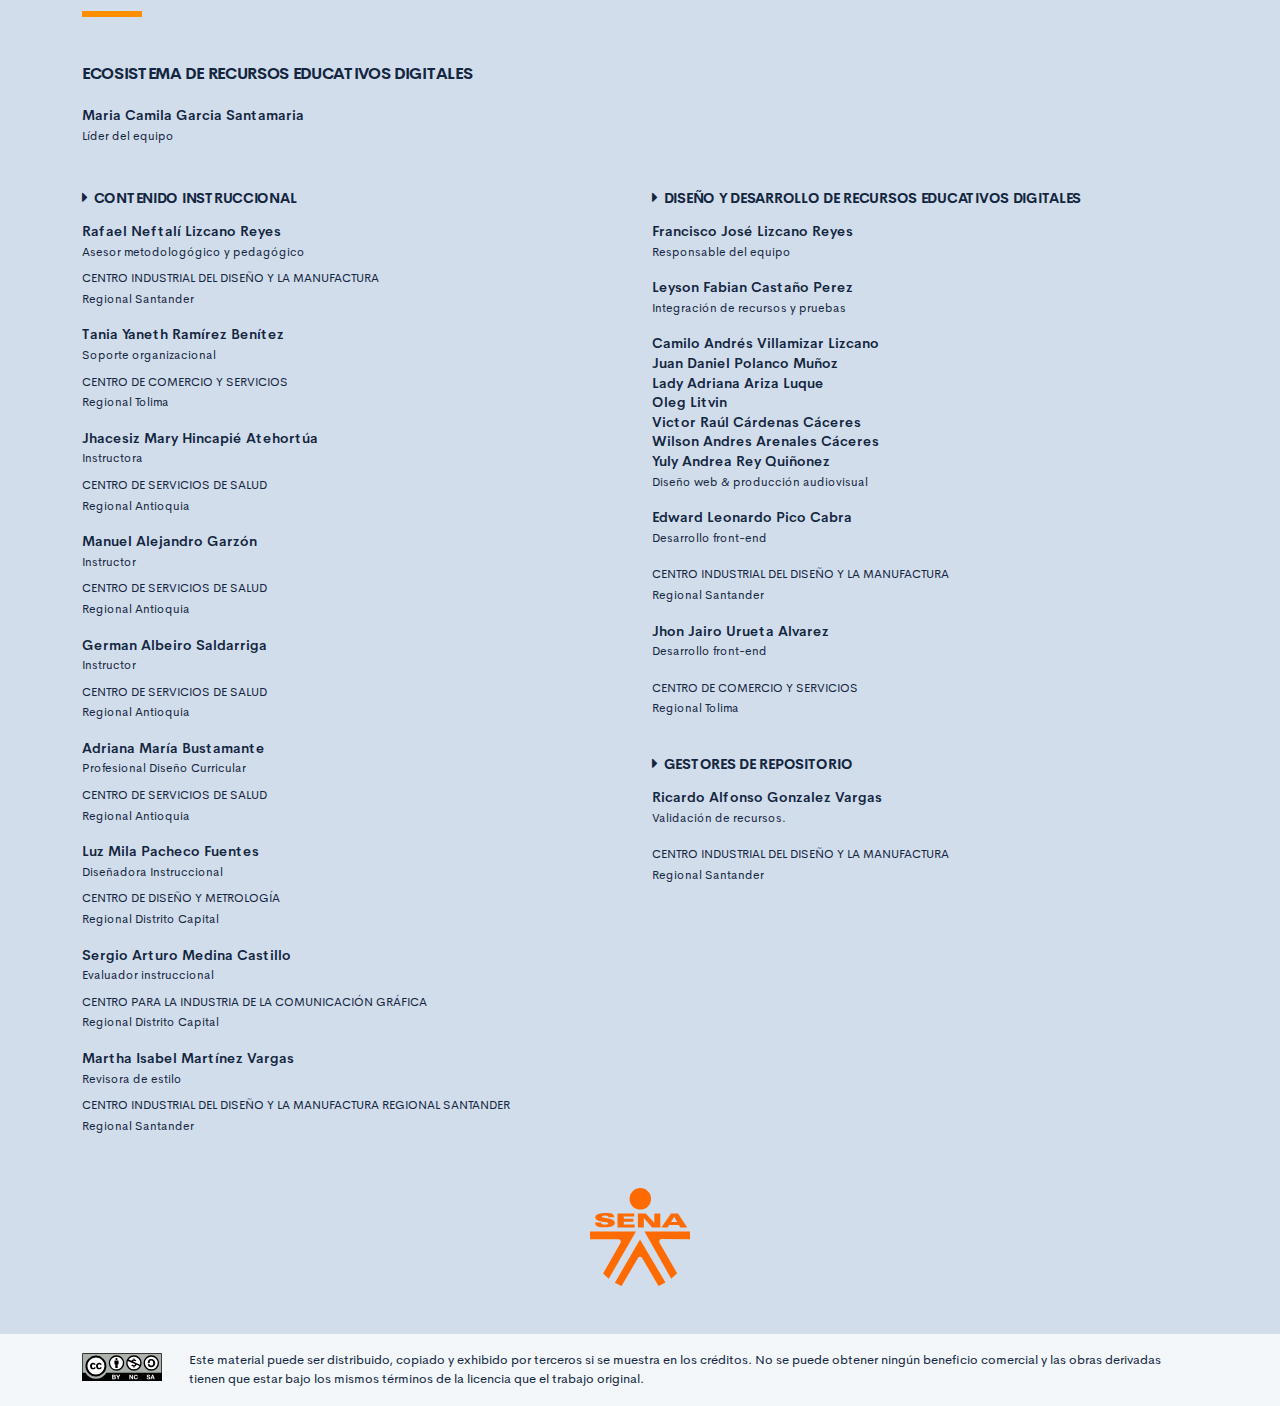
==== commit 10a8e60c: "----- Versión 2 ---------------------" ====
--- a/public/index.html
+++ b/public/index.html
@@ -4,7 +4,7 @@
         <meta charset="UTF-8">
         <meta name="viewport" content="width=device-width, user-scalable=no, initial-scale=1.0, maximum-scale=1.0, minimum-scale=1.0">
         <title>Patronaje básico</title>
-        <meta meta name="description" content="En este componente se aborda el desarrollo y la elaboración de moldes, desde la implementación de los básicos en las diferentes líneas, el análisis de cada una de las partes que componen una prenda, pasados a planos técnicos con medidas y formas correspondientes a cada estructura.">
+        <meta meta name="description" content="El  presente componente aborda el desarrollo y la elaboración de moldes desde la implementación de los básicos en las diferentes líneas, el análisis de cada una de las partes que compone una prenda, pasados a planos técnicos con medidas y formas correspondientes a cada estructura.">
         <link rel="icon" type="image/svg+xml" href="assets/images/logos/senaLogo.svg">
         <link rel="stylesheet" href="assets/fonts/feather/feather.css">
         <link rel="stylesheet" href="assets/fonts/fontawesome/css/font-awesome.css">
@@ -32,13 +32,13 @@
                     <div class="curso-portada">
                         <div class="row align-items-center">
                             <div class="col-12 col-lg-6">
-                                <h3 class="curso-subtitulo" id="curso-titulo-componente">TÉCNICO EN PATRONAJE INDUSTRIAL DE PRENDAS DE VESTIR</h3>
+                                <h3 class="curso-subtitulo" id="curso-titulo-componente">Técnico en patronaje industrial de prendas de vestir</h3>
                                 <h1 class="curso-titulo" id="curso-titulo-tema">Patronaje básico</h1>
                                 <div class="brand-line-primary"></div>
-                                <p class="curso-descripcion">En este componente se aborda el desarrollo y la elaboración de moldes, desde la implementación de los básicos en las diferentes líneas, el análisis de cada una de las partes que componen una prenda, pasados a planos técnicos con medidas y formas correspondientes a cada estructura.</p><a class="curso-btn-iniciar btn btn-light" href="main.html"><span>Iniciar curso</span></a>
+                                <p class="curso-descripcion">El presente componente aborda el desarrollo y la elaboración de moldes desde la implementación de los básicos en las diferentes líneas, el análisis de cada una de las partes que compone una prenda, pasados a planos técnicos con medidas y formas correspondientes a cada estructura.</p><a class="curso-btn-iniciar btn btn-danger" href="main.html"><span>Iniciar curso</span></a>
                             </div>
                             <div class="col-12 col-lg-6 text-center">
-                                <div class="d-none d-lg-block"><img class="curso-imagen" src="assets/images/header/header_media.png" /></div>
+                                <div class="d-none d-lg-block"><img class="curso-imagen" src="assets/images/header/header_media.svg" /></div>
                             </div>
                         </div>
                     </div>
@@ -51,9 +51,9 @@
                 <div class="brand-line-primary"></div>
                 <div class="card resultado-item">
                     <div class="card-body">
-                        <ul class="bg-color-dark">
+                        <ul class="bg-color-dark mb-0">
                             <li> <span>Elaborar patrones base de prendas de vestir en forma manual y sistematizada respondiendo a parámetros de industrialización.</span></li>
-                            <li> <span>Desarrollar patrones de prendas de vestir según especificaciones de diseño, ficha técnica o muestra física.</span></li>
+                            <li><span>Desarrollar patrones de prendas de vestir según especificaciones de diseño, ficha técnica o muestra física.</span></li>
                         </ul>
                     </div>
                 </div>
@@ -82,8 +82,8 @@
                                             <div class="col-auto">
                                                 <div class="avatar avatar-sm"><span class="nav-tema-item__icon avatar-title font-size-lg bg-secondary-soft rounded-circle text-primary font-weight-bold">1</span></div>
                                             </div>
-                                            <div class="col ml-n2"><span class="nav-tema-item__titulo"> <a href="main.html#page/infantil/">Patronaje Básico de línea Infantil</a></span></div>
-                                            <div class="col-auto"> <a class="btn btn-light nav-tema-item__btn" href="main.html#page/infantil/">Ver más</a></div>
+                                            <div class="col ml-n2"><span class="nav-tema-item__titulo"> <a href="main.html#page/patronaje1/">Patronaje básico de línea infantil</a></span></div>
+                                            <div class="col-auto"> <a class="btn btn-light nav-tema-item__btn" href="main.html#page/patronaje1/">Ver más</a></div>
                                         </div>
                                     </li>
                                     <li class="list-group-item nav-tema-item">
@@ -91,8 +91,8 @@
                                             <div class="col-auto">
                                                 <div class="avatar avatar-sm"><span class="nav-tema-item__icon avatar-title font-size-lg bg-secondary-soft rounded-circle text-primary font-weight-bold">2</span></div>
                                             </div>
-                                            <div class="col ml-n2"><span class="nav-tema-item__titulo"> <a href="main.html#page/masculina/">Patronaje Básico Línea Masculina</a></span></div>
-                                            <div class="col-auto"> <a class="btn btn-light nav-tema-item__btn" href="main.html#page/masculina/">Ver más</a></div>
+                                            <div class="col ml-n2"><span class="nav-tema-item__titulo"> <a href="main.html#page/patronaje2/">Patronaje básico línea masculina</a></span></div>
+                                            <div class="col-auto"> <a class="btn btn-light nav-tema-item__btn" href="main.html#page/patronaje2/">Ver más</a></div>
                                         </div>
                                     </li>
                                     <li class="list-group-item nav-tema-item">
@@ -100,8 +100,8 @@
                                             <div class="col-auto">
                                                 <div class="avatar avatar-sm"><span class="nav-tema-item__icon avatar-title font-size-lg bg-secondary-soft rounded-circle text-primary font-weight-bold">3</span></div>
                                             </div>
-                                            <div class="col ml-n2"><span class="nav-tema-item__titulo"> <a href="main.html#page/femenina/">Patronaje Básico Línea Femenina</a></span></div>
-                                            <div class="col-auto"> <a class="btn btn-light nav-tema-item__btn" href="main.html#page/femenina/">Ver más</a></div>
+                                            <div class="col ml-n2"><span class="nav-tema-item__titulo"> <a href="main.html#page/patronaje3/">Patronaje básico línea femenina</a></span></div>
+                                            <div class="col-auto"> <a class="btn btn-light nav-tema-item__btn" href="main.html#page/patronaje3/">Ver más</a></div>
                                         </div>
                                     </li>
                                 </ul>
@@ -118,7 +118,7 @@
                 <div class="row">
                     <div class="col-12 col-md-5">
                         <h3 class="footer-subtitulo mb-4">ECOSISTEMA DE RECURSOS EDUCATIVOS DIGITALES </h3>
-                        <p class="footer-texto mb-2"><strong>Ingry Dayanna Bonilla Monzon </strong><br /> <span class="text-small">Líder del equipo</span></p>
+                        <p class="footer-texto mb-2"><strong>Maria Camila Garcia Santamaria</strong><br /> <span class="text-small">Líder del equipo</span></p>
                     </div>
                 </div>
                 <div class="row mt-5">
@@ -126,18 +126,24 @@
                         <h4 class="footer-subtitulo-2 mt-0">
                             <div class="fa fa-caret-right mr-2"></div>Contenido Instruccional
                         </h4>
-                        <p class="footer-texto mb-2"><strong>Gloria Matilde Lee Mejía </strong><br /> <span class="text-small">Responsable del equipo</span></p>
-                        <p class="footer-texto"><span class="text-small text-uppercase">Centro de Comercio y Servicios</span><br /><span class="text-small">Regional Tolima</span></p>
-                        <p class="footer-texto mb-2"><strong>Rafael Nelftalí Lizcano Reyes</strong><br /> <span class="text-small">Asesor pedagógico<br /></span></p>
-                        <p class="footer-texto"><span class="text-small text-uppercase">CENTRO INDUSTRIAL DEL DISEÑO Y LA MANUFACTURA </span><br /><span class="text-small">Regional Santander </span></p>
-                        <p class="footer-texto mb-2"><strong>Lizeth Maritza Rodríguez Beltrán</strong><br /><span class="text-small">Experta temática<br /></span></p>
-                        <p class="footer-texto"><span class="text-small text-uppercase">Centro de Manufactura en Textil y Cuero</span><br /><span class="text-small">Regional Distrito Capital</span></p>
-                        <p class="footer-texto mb-2"><strong>Natalia Andrea Bueno Pizarro</strong><br /><span class="text-small">Diseñadora Instruccional<br /></span></p>
-                        <p class="footer-texto"><span class="text-small text-uppercase">Centro para La Industria de la Comunicación Gráfica</span><br /><span class="text-small">Regional Distrito Capital</span></p>
-                        <p class="footer-texto mb-2"><strong>Sergio Medina</strong><br /><span class="text-small">Evaluador instruccional<br /></span></p>
-                        <p class="footer-texto"><span class="text-small text-uppercase">Centro para La Industria de la Comunicación Gráfica</span><br /><span class="text-small">Regional Distrito Capital </span></p>
-                        <p class="footer-texto mb-2"><strong>Julieth Paola Vital López</strong><br /><span class="text-small">Revisora de estilo<br /></span></p>
-                        <p class="footer-texto"><span class="text-small text-uppercase">Centro para la Industria y la Comunicación Gráfica</span><br /><span class="text-small">Regional Distrito Capital</span></p>
+                        <p class="footer-texto mb-2"><strong>Rafael Neftalí Lizcano Reyes</strong><br /> <span class="text-small">Asesor metodologógico y pedagógico</span></p>
+                        <p class="footer-texto"><span class="text-small text-uppercase">Centro Industrial Del Diseño Y La Manufactura </span><br /><span class="text-small">Regional Santander</span></p>
+                        <p class="footer-texto mb-2"><strong>Tania Yaneth Ramírez Benítez</strong><br /> <span class="text-small">Soporte organizacional<br /></span></p>
+                        <p class="footer-texto"><span class="text-small text-uppercase">CENTRO DE COMERCIO Y SERVICIOS </span><br /><span class="text-small">Regional Tolima </span></p>
+                        <p class="footer-texto mb-2"><strong>Jhacesiz Mary Hincapié Atehortúa</strong><br /><span class="text-small">Instructora<br /></span></p>
+                        <p class="footer-texto"><span class="text-small text-uppercase">Centro de Servicios de Salud </span><br /><span class="text-small">Regional Antioquia</span></p>
+                        <p class="footer-texto mb-2"><strong>Manuel Alejandro Garzón</strong><br /><span class="text-small">Instructor<br /></span></p>
+                        <p class="footer-texto"><span class="text-small text-uppercase">Centro de Servicios de Salud </span><br /><span class="text-small">Regional Antioquia</span></p>
+                        <p class="footer-texto mb-2"><strong>German Albeiro Saldarriga</strong><br /> <span class="text-small">Instructor<br /></span></p>
+                        <p class="footer-texto"><span class="text-small text-uppercase">Centro de Servicios de Salud </span><br /><span class="text-small">Regional Antioquia</span></p>
+                        <p class="footer-texto mb-2"><strong>Adriana María Bustamante</strong><br /> <span class="text-small">Profesional Diseño Curricular<br /></span></p>
+                        <p class="footer-texto"><span class="text-small text-uppercase">Centro de Servicios de Salud</span><br /><span class="text-small">Regional Antioquia</span></p>
+                        <p class="footer-texto mb-2"><strong>Luz Mila Pacheco Fuentes</strong><br /> <span class="text-small">Diseñadora Instruccional<br /></span></p>
+                        <p class="footer-texto"><span class="text-small text-uppercase">Centro de Diseño y Metrología </span><br /><span class="text-small">Regional Distrito Capital</span></p>
+                        <p class="footer-texto mb-2"><strong>Sergio Arturo Medina Castillo</strong><br /> <span class="text-small">Evaluador instruccional<br /></span></p>
+                        <p class="footer-texto"><span class="text-small text-uppercase">Centro para la Industria de la Comunicación Gráfica</span><br /><span class="text-small">Regional Distrito Capital</span></p>
+                        <p class="footer-texto mb-2"><strong>Martha Isabel Martínez Vargas</strong><br /> <span class="text-small">Revisora de estilo<br /></span></p>
+                        <p class="footer-texto"><span class="text-small text-uppercase">Centro Industrial del Diseño y la Manufactura Regional Santander</span><br /><span class="text-small">Regional Santander</span></p>
                     </div>
                     <div class="col-12 col-md-6">
                         <h4 class="footer-subtitulo-2 mt-0">
@@ -146,22 +152,21 @@
                         <p class="footer-texto"><strong>Francisco José Lizcano Reyes </strong><br /> <span class="text-small">Responsable del equipo<br /></span></p>
                         <p class="footer-texto"><strong>Leyson Fabian Castaño Perez</strong><br /> <span class="text-small">Integración de recursos y pruebas<br /></span></p>
                         <p class="footer-texto"> <strong>Camilo Andrés Villamizar Lizcano</strong><br />
-                            <strong>Ernesto Navarro Jaimes</strong><br />
-                            <strong>José Jaime Luis Tang Pinzón</strong><br />
-                            <strong>Nelson Iván Vera Briceño</strong><br />
+                            <strong>Juan Daniel Polanco Muñoz</strong><br />
+                            <strong>Lady Adriana Ariza Luque</strong><br />
                             <strong>Oleg Litvin</strong><br />
-                            <strong>Oscar Julian Marquez Sanabria</strong><br />
-                            <strong>Víctor Raúl Cárdenas Cáceres</strong><br /><span class="text-small">Diseño web & producción audiovisual<br /></span></p>
-                        <p class="footer-texto"><strong>Edward Leonardo Pico Cabra</strong><br />
-                            <strong>Jhon Jairo Urueta Alvarez</strong><br /><span class="text-small">Desarrollo front-end<br /></span></p>
+                            <strong>Victor Raúl Cárdenas Cáceres</strong><br />
+                            <strong>Wilson Andres Arenales Cáceres</strong><br />
+                            <strong>Yuly Andrea Rey Quiñonez</strong><br /><span class="text-small">Diseño web & producción audiovisual<br /></span></p>
+                        <p class="footer-texto"><strong>Edward Leonardo Pico Cabra</strong><br /> <span class="text-small">Desarrollo front-end<br /></span></p>
                         <p class="footer-texto"><span class="text-small text-uppercase">CENTRO INDUSTRIAL DEL DISEÑO Y LA MANUFACTURA </span><br /><span class="text-small">Regional Santander</span></p>
-                        <p class="footer-texto"><strong>Ricardo Alfonso Gonzalez Vargas</strong><br /><span class="text-small">Desarrollo front-end<br /></span></p>
+                        <p class="footer-texto"><strong>Jhon Jairo Urueta Alvarez</strong><br /><span class="text-small">Desarrollo front-end<br /></span></p>
                         <p class="footer-texto"><span class="text-small text-uppercase">CENTRO DE COMERCIO Y SERVICIOS </span><br /><span class="text-small">Regional Tolima </span></p>
                         <h4 class="footer-subtitulo-2 mt-5">
                             <div class="fa fa-caret-right mr-2"></div>Gestores de repositorio
                         </h4>
-                        <p class="footer-texto"><strong>Brayan Steven Pinto Diaz</strong><br /> <span class="text-small">Validación de recursos.<br /></span></p>
-                        <p class="footer-texto"><span class="text-small text-uppercase">Centro de comercio y servicios </span><br /><span class="text-small">Regional Tolima</span></p>
+                        <p class="footer-texto"><strong>Ricardo Alfonso Gonzalez Vargas</strong><br /> <span class="text-small">Validación de recursos.<br /></span></p>
+                        <p class="footer-texto"><span class="text-small text-uppercase">CENTRO INDUSTRIAL DEL DISEÑO Y LA MANUFACTURA </span><br /><span class="text-small">Regional Santander</span></p>
                     </div>
                 </div>
                 <div class="row justify-content-center align-items-center mt-5"><img src="assets/images/logos/senaLogo.svg" style="max-width:100px" /></div>
--- a/public/assets/css/main.css
+++ b/public/assets/css/main.css
@@ -3,6 +3,6 @@
  * Copyright 2011-2019 The Bootstrap Authors
  * Copyright 2011-2019 Twitter, Inc.
  * Licensed under MIT (https://github.com/twbs/bootstrap/blob/master/LICENSE)
- */:root{--blue: #2C7BE5;--indigo: #727cf5;--purple: #6b5eae;--pink: #ff679b;--red: #E63757;--orange: #fd7e14;--yellow: #F6C343;--green: #00D97E;--teal: #02a8b5;--cyan: #39afd1;--white: #fff;--gray: #95AAC9;--gray-dark: #3B506C;--primary: #12263F;--secondary: #6E84A3;--success: #00A99A;--info: #39afd1;--warning: #ff8f00;--danger: #E63757;--light: #EDF2F9;--dark: #000;--white: #fff;--breakpoint-xs: 0;--breakpoint-sm: 576px;--breakpoint-md: 768px;--breakpoint-lg: 992px;--breakpoint-xl: 1200px;--font-family-sans-serif: "Cerebri Sans", sans-serif;--font-family-monospace: "Courier New", monospace}*,*::before,*::after{box-sizing:border-box}html{font-family:sans-serif;line-height:1.15;-webkit-text-size-adjust:100%;-webkit-tap-highlight-color:rgba(0,0,0,0)}article,aside,figcaption,figure,footer,header,hgroup,main,nav,section{display:block}body{margin:0;font-family:"Cerebri Sans",sans-serif;font-size:.9375rem;font-weight:400;line-height:1.5;color:#12263F;text-align:left;background-color:#F3F7FA}[tabindex="-1"]:focus:not(:focus-visible){outline:0 !important}hr{box-sizing:content-box;height:0;overflow:visible}h1,h2,h3,h4,h5,h6{margin-top:0;margin-bottom:1.125rem}p{margin-top:0;margin-bottom:1rem}abbr[title],abbr[data-original-title]{text-decoration:underline;text-decoration:underline dotted;cursor:help;border-bottom:0;text-decoration-skip-ink:none}address{margin-bottom:1rem;font-style:normal;line-height:inherit}ol,ul,dl{margin-top:0;margin-bottom:1rem}ol ol,ul ul,ol ul,ul ol{margin-bottom:0}dt{font-weight:600}dd{margin-bottom:.5rem;margin-left:0}blockquote{margin:0 0 1rem}b,strong{font-weight:bolder}small{font-size:80%}sub,sup{position:relative;font-size:75%;line-height:0;vertical-align:baseline}sub{bottom:-.25em}sup{top:-.5em}a{color:#2C7BE5;text-decoration:none;background-color:transparent}a:hover{color:#104082;text-decoration:none}a:not([href]){color:inherit;text-decoration:none}a:not([href]):hover{color:inherit;text-decoration:none}pre,code,kbd,samp{font-family:"Courier New",monospace;font-size:1em}pre{margin-top:0;margin-bottom:1rem;overflow:auto}figure{margin:0 0 1rem}img{vertical-align:middle;border-style:none}svg{overflow:hidden;vertical-align:middle}table{border-collapse:collapse}caption{padding-top:1rem;padding-bottom:1rem;color:#95AAC9;text-align:left;caption-side:bottom}th{text-align:inherit}label{display:inline-block;margin-bottom:.5rem}button{border-radius:0}button:focus{outline:1px dotted;outline:5px auto -webkit-focus-ring-color}input,button,select,optgroup,textarea{margin:0;font-family:inherit;font-size:inherit;line-height:inherit}button,input{overflow:visible}button,select{text-transform:none}select{word-wrap:normal}button,[type="button"],[type="reset"],[type="submit"]{-webkit-appearance:button}button:not(:disabled),[type="button"]:not(:disabled),[type="reset"]:not(:disabled),[type="submit"]:not(:disabled){cursor:pointer}button::-moz-focus-inner,[type="button"]::-moz-focus-inner,[type="reset"]::-moz-focus-inner,[type="submit"]::-moz-focus-inner{padding:0;border-style:none}input[type="radio"],input[type="checkbox"]{box-sizing:border-box;padding:0}input[type="date"],input[type="time"],input[type="datetime-local"],input[type="month"]{-webkit-appearance:listbox}textarea{overflow:auto;resize:vertical}fieldset{min-width:0;padding:0;margin:0;border:0}legend{display:block;width:100%;max-width:100%;padding:0;margin-bottom:.5rem;font-size:1.5rem;line-height:inherit;color:inherit;white-space:normal}progress{vertical-align:baseline}[type="number"]::-webkit-inner-spin-button,[type="number"]::-webkit-outer-spin-button{height:auto}[type="search"]{outline-offset:-2px;-webkit-appearance:none}[type="search"]::-webkit-search-decoration{-webkit-appearance:none}::-webkit-file-upload-button{font:inherit;-webkit-appearance:button}output{display:inline-block}summary{display:list-item;cursor:pointer}template{display:none}[hidden]{display:none !important}h1,h2,h3,h4,h5,h6,.h1,.h2,.h3,.h4,.h5,.h6{margin-bottom:1.125rem;font-weight:500;line-height:1.1}h1,.h1{font-size:1.625rem}h2,.h2{font-size:1.25rem}h3,.h3{font-size:1.0625rem}h4,.h4{font-size:.9375rem}h5,.h5{font-size:.8125rem}h6,.h6{font-size:.625rem}.lead{font-size:1.17188rem;font-weight:300}.display-1{font-size:4rem;font-weight:600;line-height:1.1}.display-2{font-size:3.25rem;font-weight:600;line-height:1.1}.display-3{font-size:2.625rem;font-weight:600;line-height:1.1}.display-4{font-size:2rem;font-weight:600;line-height:1.1}hr{margin-top:1rem;margin-bottom:1rem;border:0;border-top:1px solid #E3EBF6}small,.small{font-size:.8125rem;font-weight:400}mark,.mark{padding:.2em;background-color:#fcf8e3}.list-unstyled{padding-left:0;list-style:none}.list-inline{padding-left:0;list-style:none}.list-inline-item{display:inline-block}.list-inline-item:not(:last-child){margin-right:6px}.initialism{font-size:90%;text-transform:uppercase}.blockquote{margin-bottom:1.5rem;font-size:1.17188rem}.blockquote-footer{display:block;font-size:.8125rem;color:#95AAC9}.blockquote-footer::before{content:"\2014\00A0"}.img-fluid{max-width:100%;height:auto}.img-thumbnail{padding:.25rem;background-color:#F3F7FA;border:1px solid #E3EBF6;border-radius:.375rem;max-width:100%;height:auto}.figure{display:inline-block}.figure-img{margin-bottom:.75rem;line-height:1}.figure-caption{font-size:.8125rem;color:#95AAC9}code{font-size:87.5%;color:#2C7BE5;word-wrap:break-word}a>code{color:inherit}kbd{padding:.2rem .4rem;font-size:87.5%;color:#fff;background-color:#283E59;border-radius:.25rem}kbd kbd{padding:0;font-size:100%;font-weight:600}pre{display:block;font-size:87.5%;color:#283E59}pre code{font-size:inherit;color:inherit;word-break:normal}.pre-scrollable{max-height:340px;overflow-y:scroll}.container{width:100%;padding-right:12px;padding-left:12px;margin-right:auto;margin-left:auto}@media (min-width: 576px){.container{max-width:540px}}@media (min-width: 768px){.container{max-width:720px}}@media (min-width: 992px){.container{max-width:960px}}@media (min-width: 1200px){.container{max-width:1140px}}.container-fluid,.container-sm,.container-md,.container-lg,.container-xl{width:100%;padding-right:12px;padding-left:12px;margin-right:auto;margin-left:auto}@media (min-width: 576px){.container,.container-sm{max-width:540px}}@media (min-width: 768px){.container,.container-sm,.container-md{max-width:720px}}@media (min-width: 992px){.container,.container-sm,.container-md,.container-lg{max-width:960px}}@media (min-width: 1200px){.container,.container-sm,.container-md,.container-lg,.container-xl{max-width:1140px}}.row{display:flex;flex-wrap:wrap;margin-right:-12px;margin-left:-12px}.no-gutters{margin-right:0;margin-left:0}.no-gutters>.col,.no-gutters>[class*="col-"]{padding-right:0;padding-left:0}.col-1,.col-2,.col-3,.col-4,.col-5,.col-6,.col-7,.col-8,.col-9,.col-10,.col-11,.col-12,.col,.col-auto,.col-sm-1,.col-sm-2,.col-sm-3,.col-sm-4,.col-sm-5,.col-sm-6,.col-sm-7,.col-sm-8,.col-sm-9,.col-sm-10,.col-sm-11,.col-sm-12,.col-sm,.col-sm-auto,.col-md-1,.col-md-2,.col-md-3,.col-md-4,.col-md-5,.col-md-6,.col-md-7,.col-md-8,.col-md-9,.col-md-10,.col-md-11,.col-md-12,.col-md,.col-md-auto,.col-lg-1,.col-lg-2,.col-lg-3,.col-lg-4,.col-lg-5,.col-lg-6,.col-lg-7,.col-lg-8,.col-lg-9,.col-lg-10,.col-lg-11,.col-lg-12,.col-lg,.col-lg-auto,.col-xl-1,.col-xl-2,.col-xl-3,.col-xl-4,.col-xl-5,.col-xl-6,.col-xl-7,.col-xl-8,.col-xl-9,.col-xl-10,.col-xl-11,.col-xl-12,.col-xl,.col-xl-auto{position:relative;width:100%;padding-right:12px;padding-left:12px}.col{flex-basis:0;flex-grow:1;max-width:100%}.row-cols-1>*{flex:0 0 100%;max-width:100%}.row-cols-2>*{flex:0 0 50%;max-width:50%}.row-cols-3>*{flex:0 0 33.33333%;max-width:33.33333%}.row-cols-4>*{flex:0 0 25%;max-width:25%}.row-cols-5>*{flex:0 0 20%;max-width:20%}.row-cols-6>*{flex:0 0 16.66667%;max-width:16.66667%}.col-auto{flex:0 0 auto;width:auto;max-width:100%}.col-1{flex:0 0 8.33333%;max-width:8.33333%}.col-2{flex:0 0 16.66667%;max-width:16.66667%}.col-3{flex:0 0 25%;max-width:25%}.col-4{flex:0 0 33.33333%;max-width:33.33333%}.col-5{flex:0 0 41.66667%;max-width:41.66667%}.col-6{flex:0 0 50%;max-width:50%}.col-7{flex:0 0 58.33333%;max-width:58.33333%}.col-8{flex:0 0 66.66667%;max-width:66.66667%}.col-9{flex:0 0 75%;max-width:75%}.col-10{flex:0 0 83.33333%;max-width:83.33333%}.col-11{flex:0 0 91.66667%;max-width:91.66667%}.col-12{flex:0 0 100%;max-width:100%}.order-first{order:-1}.order-last{order:13}.order-0{order:0}.order-1{order:1}.order-2{order:2}.order-3{order:3}.order-4{order:4}.order-5{order:5}.order-6{order:6}.order-7{order:7}.order-8{order:8}.order-9{order:9}.order-10{order:10}.order-11{order:11}.order-12{order:12}.offset-1{margin-left:8.33333%}.offset-2{margin-left:16.66667%}.offset-3{margin-left:25%}.offset-4{margin-left:33.33333%}.offset-5{margin-left:41.66667%}.offset-6{margin-left:50%}.offset-7{margin-left:58.33333%}.offset-8{margin-left:66.66667%}.offset-9{margin-left:75%}.offset-10{margin-left:83.33333%}.offset-11{margin-left:91.66667%}@media (min-width: 576px){.col-sm{flex-basis:0;flex-grow:1;max-width:100%}.row-cols-sm-1>*{flex:0 0 100%;max-width:100%}.row-cols-sm-2>*{flex:0 0 50%;max-width:50%}.row-cols-sm-3>*{flex:0 0 33.33333%;max-width:33.33333%}.row-cols-sm-4>*{flex:0 0 25%;max-width:25%}.row-cols-sm-5>*{flex:0 0 20%;max-width:20%}.row-cols-sm-6>*{flex:0 0 16.66667%;max-width:16.66667%}.col-sm-auto{flex:0 0 auto;width:auto;max-width:100%}.col-sm-1{flex:0 0 8.33333%;max-width:8.33333%}.col-sm-2{flex:0 0 16.66667%;max-width:16.66667%}.col-sm-3{flex:0 0 25%;max-width:25%}.col-sm-4{flex:0 0 33.33333%;max-width:33.33333%}.col-sm-5{flex:0 0 41.66667%;max-width:41.66667%}.col-sm-6{flex:0 0 50%;max-width:50%}.col-sm-7{flex:0 0 58.33333%;max-width:58.33333%}.col-sm-8{flex:0 0 66.66667%;max-width:66.66667%}.col-sm-9{flex:0 0 75%;max-width:75%}.col-sm-10{flex:0 0 83.33333%;max-width:83.33333%}.col-sm-11{flex:0 0 91.66667%;max-width:91.66667%}.col-sm-12{flex:0 0 100%;max-width:100%}.order-sm-first{order:-1}.order-sm-last{order:13}.order-sm-0{order:0}.order-sm-1{order:1}.order-sm-2{order:2}.order-sm-3{order:3}.order-sm-4{order:4}.order-sm-5{order:5}.order-sm-6{order:6}.order-sm-7{order:7}.order-sm-8{order:8}.order-sm-9{order:9}.order-sm-10{order:10}.order-sm-11{order:11}.order-sm-12{order:12}.offset-sm-0{margin-left:0}.offset-sm-1{margin-left:8.33333%}.offset-sm-2{margin-left:16.66667%}.offset-sm-3{margin-left:25%}.offset-sm-4{margin-left:33.33333%}.offset-sm-5{margin-left:41.66667%}.offset-sm-6{margin-left:50%}.offset-sm-7{margin-left:58.33333%}.offset-sm-8{margin-left:66.66667%}.offset-sm-9{margin-left:75%}.offset-sm-10{margin-left:83.33333%}.offset-sm-11{margin-left:91.66667%}}@media (min-width: 768px){.col-md{flex-basis:0;flex-grow:1;max-width:100%}.row-cols-md-1>*{flex:0 0 100%;max-width:100%}.row-cols-md-2>*{flex:0 0 50%;max-width:50%}.row-cols-md-3>*{flex:0 0 33.33333%;max-width:33.33333%}.row-cols-md-4>*{flex:0 0 25%;max-width:25%}.row-cols-md-5>*{flex:0 0 20%;max-width:20%}.row-cols-md-6>*{flex:0 0 16.66667%;max-width:16.66667%}.col-md-auto{flex:0 0 auto;width:auto;max-width:100%}.col-md-1{flex:0 0 8.33333%;max-width:8.33333%}.col-md-2{flex:0 0 16.66667%;max-width:16.66667%}.col-md-3{flex:0 0 25%;max-width:25%}.col-md-4{flex:0 0 33.33333%;max-width:33.33333%}.col-md-5{flex:0 0 41.66667%;max-width:41.66667%}.col-md-6{flex:0 0 50%;max-width:50%}.col-md-7{flex:0 0 58.33333%;max-width:58.33333%}.col-md-8{flex:0 0 66.66667%;max-width:66.66667%}.col-md-9{flex:0 0 75%;max-width:75%}.col-md-10{flex:0 0 83.33333%;max-width:83.33333%}.col-md-11{flex:0 0 91.66667%;max-width:91.66667%}.col-md-12{flex:0 0 100%;max-width:100%}.order-md-first{order:-1}.order-md-last{order:13}.order-md-0{order:0}.order-md-1{order:1}.order-md-2{order:2}.order-md-3{order:3}.order-md-4{order:4}.order-md-5{order:5}.order-md-6{order:6}.order-md-7{order:7}.order-md-8{order:8}.order-md-9{order:9}.order-md-10{order:10}.order-md-11{order:11}.order-md-12{order:12}.offset-md-0{margin-left:0}.offset-md-1{margin-left:8.33333%}.offset-md-2{margin-left:16.66667%}.offset-md-3{margin-left:25%}.offset-md-4{margin-left:33.33333%}.offset-md-5{margin-left:41.66667%}.offset-md-6{margin-left:50%}.offset-md-7{margin-left:58.33333%}.offset-md-8{margin-left:66.66667%}.offset-md-9{margin-left:75%}.offset-md-10{margin-left:83.33333%}.offset-md-11{margin-left:91.66667%}}@media (min-width: 992px){.col-lg{flex-basis:0;flex-grow:1;max-width:100%}.row-cols-lg-1>*{flex:0 0 100%;max-width:100%}.row-cols-lg-2>*{flex:0 0 50%;max-width:50%}.row-cols-lg-3>*{flex:0 0 33.33333%;max-width:33.33333%}.row-cols-lg-4>*{flex:0 0 25%;max-width:25%}.row-cols-lg-5>*{flex:0 0 20%;max-width:20%}.row-cols-lg-6>*{flex:0 0 16.66667%;max-width:16.66667%}.col-lg-auto{flex:0 0 auto;width:auto;max-width:100%}.col-lg-1{flex:0 0 8.33333%;max-width:8.33333%}.col-lg-2{flex:0 0 16.66667%;max-width:16.66667%}.col-lg-3{flex:0 0 25%;max-width:25%}.col-lg-4{flex:0 0 33.33333%;max-width:33.33333%}.col-lg-5{flex:0 0 41.66667%;max-width:41.66667%}.col-lg-6{flex:0 0 50%;max-width:50%}.col-lg-7{flex:0 0 58.33333%;max-width:58.33333%}.col-lg-8{flex:0 0 66.66667%;max-width:66.66667%}.col-lg-9{flex:0 0 75%;max-width:75%}.col-lg-10{flex:0 0 83.33333%;max-width:83.33333%}.col-lg-11{flex:0 0 91.66667%;max-width:91.66667%}.col-lg-12{flex:0 0 100%;max-width:100%}.order-lg-first{order:-1}.order-lg-last{order:13}.order-lg-0{order:0}.order-lg-1{order:1}.order-lg-2{order:2}.order-lg-3{order:3}.order-lg-4{order:4}.order-lg-5{order:5}.order-lg-6{order:6}.order-lg-7{order:7}.order-lg-8{order:8}.order-lg-9{order:9}.order-lg-10{order:10}.order-lg-11{order:11}.order-lg-12{order:12}.offset-lg-0{margin-left:0}.offset-lg-1{margin-left:8.33333%}.offset-lg-2{margin-left:16.66667%}.offset-lg-3{margin-left:25%}.offset-lg-4{margin-left:33.33333%}.offset-lg-5{margin-left:41.66667%}.offset-lg-6{margin-left:50%}.offset-lg-7{margin-left:58.33333%}.offset-lg-8{margin-left:66.66667%}.offset-lg-9{margin-left:75%}.offset-lg-10{margin-left:83.33333%}.offset-lg-11{margin-left:91.66667%}}@media (min-width: 1200px){.col-xl{flex-basis:0;flex-grow:1;max-width:100%}.row-cols-xl-1>*{flex:0 0 100%;max-width:100%}.row-cols-xl-2>*{flex:0 0 50%;max-width:50%}.row-cols-xl-3>*{flex:0 0 33.33333%;max-width:33.33333%}.row-cols-xl-4>*{flex:0 0 25%;max-width:25%}.row-cols-xl-5>*{flex:0 0 20%;max-width:20%}.row-cols-xl-6>*{flex:0 0 16.66667%;max-width:16.66667%}.col-xl-auto{flex:0 0 auto;width:auto;max-width:100%}.col-xl-1{flex:0 0 8.33333%;max-width:8.33333%}.col-xl-2{flex:0 0 16.66667%;max-width:16.66667%}.col-xl-3{flex:0 0 25%;max-width:25%}.col-xl-4{flex:0 0 33.33333%;max-width:33.33333%}.col-xl-5{flex:0 0 41.66667%;max-width:41.66667%}.col-xl-6{flex:0 0 50%;max-width:50%}.col-xl-7{flex:0 0 58.33333%;max-width:58.33333%}.col-xl-8{flex:0 0 66.66667%;max-width:66.66667%}.col-xl-9{flex:0 0 75%;max-width:75%}.col-xl-10{flex:0 0 83.33333%;max-width:83.33333%}.col-xl-11{flex:0 0 91.66667%;max-width:91.66667%}.col-xl-12{flex:0 0 100%;max-width:100%}.order-xl-first{order:-1}.order-xl-last{order:13}.order-xl-0{order:0}.order-xl-1{order:1}.order-xl-2{order:2}.order-xl-3{order:3}.order-xl-4{order:4}.order-xl-5{order:5}.order-xl-6{order:6}.order-xl-7{order:7}.order-xl-8{order:8}.order-xl-9{order:9}.order-xl-10{order:10}.order-xl-11{order:11}.order-xl-12{order:12}.offset-xl-0{margin-left:0}.offset-xl-1{margin-left:8.33333%}.offset-xl-2{margin-left:16.66667%}.offset-xl-3{margin-left:25%}.offset-xl-4{margin-left:33.33333%}.offset-xl-5{margin-left:41.66667%}.offset-xl-6{margin-left:50%}.offset-xl-7{margin-left:58.33333%}.offset-xl-8{margin-left:66.66667%}.offset-xl-9{margin-left:75%}.offset-xl-10{margin-left:83.33333%}.offset-xl-11{margin-left:91.66667%}}.table{width:100%;margin-bottom:1.5rem;color:#12263F}.table th,.table td{padding:1rem;vertical-align:top;border-top:1px solid #EDF2F9}.table thead th{vertical-align:bottom;border-bottom:2px solid #EDF2F9}.table tbody+tbody{border-top:2px solid #EDF2F9}.table-sm th,.table-sm td{padding:1rem}.table-bordered{border:1px solid #EDF2F9}.table-bordered th,.table-bordered td{border:1px solid #EDF2F9}.table-bordered thead th,.table-bordered thead td{border-bottom-width:2px}.table-borderless th,.table-borderless td,.table-borderless thead th,.table-borderless tbody+tbody{border:0}.table-striped tbody tr:nth-of-type(even){background-color:#F9FBFD}.table-hover tbody tr:hover{color:#12263F;background-color:#F9FBFD}.table-primary,.table-primary>th,.table-primary>td{background-color:#bdc2c9}.table-primary th,.table-primary td,.table-primary thead th,.table-primary tbody+tbody{border-color:#848e9b}.table-hover .table-primary:hover{background-color:#afb5be}.table-hover .table-primary:hover>td,.table-hover .table-primary:hover>th{background-color:#afb5be}.table-secondary,.table-secondary>th,.table-secondary>td{background-color:#d6dde5}.table-secondary th,.table-secondary td,.table-secondary thead th,.table-secondary tbody+tbody{border-color:#b4bfcf}.table-hover .table-secondary:hover{background-color:#c6d0db}.table-hover .table-secondary:hover>td,.table-hover .table-secondary:hover>th{background-color:#c6d0db}.table-success,.table-success>th,.table-success>td{background-color:#b8e7e3}.table-success th,.table-success td,.table-success thead th,.table-success tbody+tbody{border-color:#7ad2ca}.table-hover .table-success:hover{background-color:#a5e1db}.table-hover .table-success:hover>td,.table-hover .table-success:hover>th{background-color:#a5e1db}.table-info,.table-info>th,.table-info>td{background-color:#c8e9f2}.table-info th,.table-info td,.table-info thead th,.table-info tbody+tbody{border-color:#98d5e7}.table-hover .table-info:hover{background-color:#b3e1ed}.table-hover .table-info:hover>td,.table-hover .table-info:hover>th{background-color:#b3e1ed}.table-warning,.table-warning>th,.table-warning>td{background-color:#ffe0b8}.table-warning th,.table-warning td,.table-warning thead th,.table-warning tbody+tbody{border-color:#ffc57a}.table-hover .table-warning:hover{background-color:#ffd59f}.table-hover .table-warning:hover>td,.table-hover .table-warning:hover>th{background-color:#ffd59f}.table-danger,.table-danger>th,.table-danger>td{background-color:#f8c7d0}.table-danger th,.table-danger td,.table-danger thead th,.table-danger tbody+tbody{border-color:#f297a8}.table-hover .table-danger:hover{background-color:#f5b0bd}.table-hover .table-danger:hover>td,.table-hover .table-danger:hover>th{background-color:#f5b0bd}.table-light,.table-light>th,.table-light>td{background-color:#fafbfd}.table-light th,.table-light td,.table-light thead th,.table-light tbody+tbody{border-color:#f6f8fc}.table-hover .table-light:hover{background-color:#e8ecf6}.table-hover .table-light:hover>td,.table-hover .table-light:hover>th{background-color:#e8ecf6}.table-dark,.table-dark>th,.table-dark>td{background-color:#b8b8b8}.table-dark th,.table-dark td,.table-dark thead th,.table-dark tbody+tbody{border-color:#7a7a7a}.table-hover .table-dark:hover{background-color:#ababab}.table-hover .table-dark:hover>td,.table-hover .table-dark:hover>th{background-color:#ababab}.table-white,.table-white>th,.table-white>td{background-color:#fff}.table-white th,.table-white td,.table-white thead th,.table-white tbody+tbody{border-color:#fff}.table-hover .table-white:hover{background-color:#f2f2f2}.table-hover .table-white:hover>td,.table-hover .table-white:hover>th{background-color:#f2f2f2}.table-active,.table-active>th,.table-active>td{background-color:#F9FBFD}.table-hover .table-active:hover{background-color:#e6eef7}.table-hover .table-active:hover>td,.table-hover .table-active:hover>th{background-color:#e6eef7}.table .thead-dark th{color:#fff;background-color:#3B506C;border-color:#496285}.table .thead-light th{color:#95AAC9;background-color:#F9FBFD;border-color:#EDF2F9}.table-dark{color:#fff;background-color:#3B506C}.table-dark th,.table-dark td,.table-dark thead th{border-color:#496285}.table-dark.table-bordered{border:0}.table-dark.table-striped tbody tr:nth-of-type(even){background-color:rgba(255,255,255,0.05)}.table-dark.table-hover tbody tr:hover{color:#fff;background-color:rgba(255,255,255,0.075)}@media (max-width: 575.98px){.table-responsive-sm{display:block;width:100%;overflow-x:auto;-webkit-overflow-scrolling:touch}.table-responsive-sm>.table-bordered{border:0}}@media (max-width: 767.98px){.table-responsive-md{display:block;width:100%;overflow-x:auto;-webkit-overflow-scrolling:touch}.table-responsive-md>.table-bordered{border:0}}@media (max-width: 991.98px){.table-responsive-lg{display:block;width:100%;overflow-x:auto;-webkit-overflow-scrolling:touch}.table-responsive-lg>.table-bordered{border:0}}@media (max-width: 1199.98px){.table-responsive-xl{display:block;width:100%;overflow-x:auto;-webkit-overflow-scrolling:touch}.table-responsive-xl>.table-bordered{border:0}}.table-responsive{display:block;width:100%;overflow-x:auto;-webkit-overflow-scrolling:touch}.table-responsive>.table-bordered{border:0}.form-control{display:block;width:100%;height:calc(1.5em + 1rem + 2px);padding:.5rem .75rem;font-size:.9375rem;font-weight:400;line-height:1.5;color:#12263F;background-color:#fff;background-clip:padding-box;border:1px solid #D2DDEC;border-radius:.375rem;transition:border-color 0.15s ease-in-out,box-shadow 0.15s ease-in-out}@media (prefers-reduced-motion: reduce){.form-control{transition:none}}.form-control::-ms-expand{background-color:transparent;border:0}.form-control:-moz-focusring{color:transparent;text-shadow:0 0 0 #12263F}.form-control:focus{color:#12263F;background-color:#fff;border-color:#12263F;outline:0;box-shadow:rgba(0,0,0,0)}.form-control::placeholder{color:#B1C2D9;opacity:1}.form-control:disabled,.form-control[readonly]{background-color:#fff;opacity:1}select.form-control:focus::-ms-value{color:#12263F;background-color:#fff}.form-control-file,.form-control-range{display:block;width:100%}.col-form-label{padding-top:calc(.5rem + 1px);padding-bottom:calc(.5rem + 1px);margin-bottom:0;font-size:inherit;line-height:1.5}.col-form-label-lg{padding-top:calc(.75rem + 1px);padding-bottom:calc(.75rem + 1px);font-size:.9375rem;line-height:1.5}.col-form-label-sm{padding-top:calc(.125rem + 1px);padding-bottom:calc(.125rem + 1px);font-size:.8125rem;line-height:1.75}.form-control-plaintext{display:block;width:100%;padding:.5rem 0;margin-bottom:0;font-size:.9375rem;line-height:1.5;color:#12263F;background-color:transparent;border:solid transparent;border-width:1px 0}.form-control-plaintext.form-control-sm,.form-control-plaintext.form-control-lg{padding-right:0;padding-left:0}.form-control-sm{height:calc(1.75em + .25rem + 2px);padding:.125rem .5rem;font-size:.8125rem;line-height:1.75;border-radius:.25rem}.form-control-lg{height:calc(1.5em + 1.5rem + 2px);padding:.75rem 1.25rem;font-size:.9375rem;line-height:1.5;border-radius:.5rem}select.form-control[size],select.form-control[multiple]{height:auto}textarea.form-control{height:auto}.form-group{margin-bottom:1.375rem}.form-text{display:block;margin-top:.25rem}.form-row{display:flex;flex-wrap:wrap;margin-right:-5px;margin-left:-5px}.form-row>.col,.form-row>[class*="col-"]{padding-right:5px;padding-left:5px}.form-check{position:relative;display:block;padding-left:1.25rem}.form-check-input{position:absolute;margin-top:.3rem;margin-left:-1.25rem}.form-check-input[disabled] ~ .form-check-label,.form-check-input:disabled ~ .form-check-label{color:#95AAC9}.form-check-label{margin-bottom:0}.form-check-inline{display:inline-flex;align-items:center;padding-left:0;margin-right:.75rem}.form-check-inline .form-check-input{position:static;margin-top:0;margin-right:.3125rem;margin-left:0}.valid-feedback{display:none;width:100%;margin-top:.25rem;font-size:.8125rem;color:#00A99A}.valid-tooltip{position:absolute;top:100%;z-index:5;display:none;max-width:100%;padding:.25rem .5rem;margin-top:.1rem;font-size:.8125rem;line-height:1.5;color:#fff;background-color:#00a99a;border-radius:.375rem}.was-validated :valid ~ .valid-feedback,.was-validated :valid ~ .valid-tooltip,.is-valid ~ .valid-feedback,.is-valid ~ .valid-tooltip{display:block}.was-validated .form-control:valid,.form-control.is-valid{border-color:#00A99A}.was-validated .form-control:valid:focus,.form-control.is-valid:focus{border-color:#00A99A;box-shadow:0 0 0 .15rem rgba(0,169,154,0.25)}.was-validated .custom-select:valid,.custom-select.is-valid{border-color:#00A99A}.was-validated .custom-select:valid:focus,.custom-select.is-valid:focus{border-color:#00A99A;box-shadow:0 0 0 .15rem rgba(0,169,154,0.25)}.was-validated .form-check-input:valid ~ .form-check-label,.form-check-input.is-valid ~ .form-check-label{color:#00A99A}.was-validated .form-check-input:valid ~ .valid-feedback,.was-validated .form-check-input:valid ~ .valid-tooltip,.form-check-input.is-valid ~ .valid-feedback,.form-check-input.is-valid ~ .valid-tooltip{display:block}.was-validated .custom-control-input:valid ~ .custom-control-label,.custom-control-input.is-valid ~ .custom-control-label{color:#00A99A}.was-validated .custom-control-input:valid ~ .custom-control-label::before,.custom-control-input.is-valid ~ .custom-control-label::before{border-color:#00A99A}.was-validated .custom-control-input:valid:checked ~ .custom-control-label::before,.custom-control-input.is-valid:checked ~ .custom-control-label::before{border-color:#00dcc8;background-color:#00dcc8}.was-validated .custom-control-input:valid:focus ~ .custom-control-label::before,.custom-control-input.is-valid:focus ~ .custom-control-label::before{box-shadow:0 0 0 .15rem rgba(0,169,154,0.25)}.was-validated .custom-control-input:valid:focus:not(:checked) ~ .custom-control-label::before,.custom-control-input.is-valid:focus:not(:checked) ~ .custom-control-label::before{border-color:#00A99A}.was-validated .custom-file-input:valid ~ .custom-file-label,.custom-file-input.is-valid ~ .custom-file-label{border-color:#00A99A}.was-validated .custom-file-input:valid:focus ~ .custom-file-label,.custom-file-input.is-valid:focus ~ .custom-file-label{border-color:#00A99A;box-shadow:0 0 0 .15rem rgba(0,169,154,0.25)}.invalid-feedback{display:none;width:100%;margin-top:.25rem;font-size:.8125rem;color:#E63757}.invalid-tooltip{position:absolute;top:100%;z-index:5;display:none;max-width:100%;padding:.25rem .5rem;margin-top:.1rem;font-size:.8125rem;line-height:1.5;color:#fff;background-color:#e63757;border-radius:.375rem}.was-validated :invalid ~ .invalid-feedback,.was-validated :invalid ~ .invalid-tooltip,.is-invalid ~ .invalid-feedback,.is-invalid ~ .invalid-tooltip{display:block}.was-validated .form-control:invalid,.form-control.is-invalid{border-color:#E63757}.was-validated .form-control:invalid:focus,.form-control.is-invalid:focus{border-color:#E63757;box-shadow:0 0 0 .15rem rgba(230,55,87,0.25)}.was-validated .custom-select:invalid,.custom-select.is-invalid{border-color:#E63757}.was-validated .custom-select:invalid:focus,.custom-select.is-invalid:focus{border-color:#E63757;box-shadow:0 0 0 .15rem rgba(230,55,87,0.25)}.was-validated .form-check-input:invalid ~ .form-check-label,.form-check-input.is-invalid ~ .form-check-label{color:#E63757}.was-validated .form-check-input:invalid ~ .invalid-feedback,.was-validated .form-check-input:invalid ~ .invalid-tooltip,.form-check-input.is-invalid ~ .invalid-feedback,.form-check-input.is-invalid ~ .invalid-tooltip{display:block}.was-validated .custom-control-input:invalid ~ .custom-control-label,.custom-control-input.is-invalid ~ .custom-control-label{color:#E63757}.was-validated .custom-control-input:invalid ~ .custom-control-label::before,.custom-control-input.is-invalid ~ .custom-control-label::before{border-color:#E63757}.was-validated .custom-control-input:invalid:checked ~ .custom-control-label::before,.custom-control-input.is-invalid:checked ~ .custom-control-label::before{border-color:#ec647d;background-color:#ec647d}.was-validated .custom-control-input:invalid:focus ~ .custom-control-label::before,.custom-control-input.is-invalid:focus ~ .custom-control-label::before{box-shadow:0 0 0 .15rem rgba(230,55,87,0.25)}.was-validated .custom-control-input:invalid:focus:not(:checked) ~ .custom-control-label::before,.custom-control-input.is-invalid:focus:not(:checked) ~ .custom-control-label::before{border-color:#E63757}.was-validated .custom-file-input:invalid ~ .custom-file-label,.custom-file-input.is-invalid ~ .custom-file-label{border-color:#E63757}.was-validated .custom-file-input:invalid:focus ~ .custom-file-label,.custom-file-input.is-invalid:focus ~ .custom-file-label{border-color:#E63757;box-shadow:0 0 0 .15rem rgba(230,55,87,0.25)}.form-inline{display:flex;flex-flow:row wrap;align-items:center}.form-inline .form-check{width:100%}@media (min-width: 576px){.form-inline label{display:flex;align-items:center;justify-content:center;margin-bottom:0}.form-inline .form-group{display:flex;flex:0 0 auto;flex-flow:row wrap;align-items:center;margin-bottom:0}.form-inline .form-control{display:inline-block;width:auto;vertical-align:middle}.form-inline .form-control-plaintext{display:inline-block}.form-inline .input-group,.form-inline .custom-select{width:auto}.form-inline .form-check{display:flex;align-items:center;justify-content:center;width:auto;padding-left:0}.form-inline .form-check-input{position:relative;flex-shrink:0;margin-top:0;margin-right:.25rem;margin-left:0}.form-inline .custom-control{align-items:center;justify-content:center}.form-inline .custom-control-label{margin-bottom:0}}.btn{display:inline-block;font-weight:400;color:#12263F;text-align:center;vertical-align:middle;cursor:pointer;user-select:none;background-color:transparent;border:1px solid transparent;padding:.5rem .75rem;font-size:.9375rem;line-height:1.5;border-radius:.375rem;transition:color 0.15s ease-in-out,background-color 0.15s ease-in-out,border-color 0.15s ease-in-out,box-shadow 0.15s ease-in-out}@media (prefers-reduced-motion: reduce){.btn{transition:none}}.btn:hover{color:#12263F;text-decoration:none}.btn:focus,.btn.focus{outline:0;box-shadow:0 0 0 .15rem rgba(18,38,63,0.25)}.btn.disabled,.btn:disabled{opacity:.65}a.btn.disabled,fieldset:disabled a.btn{pointer-events:none}.btn-primary{color:#fff;background-color:#12263F;border-color:#12263F}.btn-primary:hover{color:#fff;background-color:#0a1421;border-color:#070e17}.btn-primary:focus,.btn-primary.focus{color:#fff;background-color:#0a1421;border-color:#070e17;box-shadow:0 0 0 .15rem rgba(54,71,92,0.5)}.btn-primary.disabled,.btn-primary:disabled{color:#fff;background-color:#12263F;border-color:#12263F}.btn-primary:not(:disabled):not(.disabled):active,.btn-primary:not(:disabled):not(.disabled).active,.show>.btn-primary.dropdown-toggle{color:#fff;background-color:#070e17;border-color:#04080d}.btn-primary:not(:disabled):not(.disabled):active:focus,.btn-primary:not(:disabled):not(.disabled).active:focus,.show>.btn-primary.dropdown-toggle:focus{box-shadow:0 0 0 .15rem rgba(54,71,92,0.5)}.btn-secondary{color:#fff;background-color:#6E84A3;border-color:#6E84A3}.btn-secondary:hover{color:#fff;background-color:#5b7190;border-color:#566b88}.btn-secondary:focus,.btn-secondary.focus{color:#fff;background-color:#5b7190;border-color:#566b88;box-shadow:0 0 0 .15rem rgba(132,150,177,0.5)}.btn-secondary.disabled,.btn-secondary:disabled{color:#fff;background-color:#6E84A3;border-color:#6E84A3}.btn-secondary:not(:disabled):not(.disabled):active,.btn-secondary:not(:disabled):not(.disabled).active,.show>.btn-secondary.dropdown-toggle{color:#fff;background-color:#566b88;border-color:#516580}.btn-secondary:not(:disabled):not(.disabled):active:focus,.btn-secondary:not(:disabled):not(.disabled).active:focus,.show>.btn-secondary.dropdown-toggle:focus{box-shadow:0 0 0 .15rem rgba(132,150,177,0.5)}.btn-success{color:#fff;background-color:#00A99A;border-color:#00A99A}.btn-success:hover{color:#fff;background-color:#008377;border-color:#00766c}.btn-success:focus,.btn-success.focus{color:#fff;background-color:#008377;border-color:#00766c;box-shadow:0 0 0 .15rem rgba(38,182,169,0.5)}.btn-success.disabled,.btn-success:disabled{color:#fff;background-color:#00A99A;border-color:#00A99A}.btn-success:not(:disabled):not(.disabled):active,.btn-success:not(:disabled):not(.disabled).active,.show>.btn-success.dropdown-toggle{color:#fff;background-color:#00766c;border-color:#006960}.btn-success:not(:disabled):not(.disabled):active:focus,.btn-success:not(:disabled):not(.disabled).active:focus,.show>.btn-success.dropdown-toggle:focus{box-shadow:0 0 0 .15rem rgba(38,182,169,0.5)}.btn-info{color:#fff;background-color:#39afd1;border-color:#39afd1}.btn-info:hover{color:#fff;background-color:#2b99b9;border-color:#2991ae}.btn-info:focus,.btn-info.focus{color:#fff;background-color:#2b99b9;border-color:#2991ae;box-shadow:0 0 0 .15rem rgba(87,187,216,0.5)}.btn-info.disabled,.btn-info:disabled{color:#fff;background-color:#39afd1;border-color:#39afd1}.btn-info:not(:disabled):not(.disabled):active,.btn-info:not(:disabled):not(.disabled).active,.show>.btn-info.dropdown-toggle{color:#fff;background-color:#2991ae;border-color:#2688a4}.btn-info:not(:disabled):not(.disabled):active:focus,.btn-info:not(:disabled):not(.disabled).active:focus,.show>.btn-info.dropdown-toggle:focus{box-shadow:0 0 0 .15rem rgba(87,187,216,0.5)}.btn-warning{color:#283E59;background-color:#ff8f00;border-color:#ff8f00}.btn-warning:hover{color:#fff;background-color:#d97a00;border-color:#cc7200}.btn-warning:focus,.btn-warning.focus{color:#fff;background-color:#d97a00;border-color:#cc7200;box-shadow:0 0 0 .15rem rgba(223,131,13,0.5)}.btn-warning.disabled,.btn-warning:disabled{color:#283E59;background-color:#ff8f00;border-color:#ff8f00}.btn-warning:not(:disabled):not(.disabled):active,.btn-warning:not(:disabled):not(.disabled).active,.show>.btn-warning.dropdown-toggle{color:#fff;background-color:#cc7200;border-color:#bf6b00}.btn-warning:not(:disabled):not(.disabled):active:focus,.btn-warning:not(:disabled):not(.disabled).active:focus,.show>.btn-warning.dropdown-toggle:focus{box-shadow:0 0 0 .15rem rgba(223,131,13,0.5)}.btn-danger{color:#fff;background-color:#E63757;border-color:#E63757}.btn-danger:hover{color:#fff;background-color:#db1b3f;border-color:#d01a3b}.btn-danger:focus,.btn-danger.focus{color:#fff;background-color:#db1b3f;border-color:#d01a3b;box-shadow:0 0 0 .15rem rgba(234,85,112,0.5)}.btn-danger.disabled,.btn-danger:disabled{color:#fff;background-color:#E63757;border-color:#E63757}.btn-danger:not(:disabled):not(.disabled):active,.btn-danger:not(:disabled):not(.disabled).active,.show>.btn-danger.dropdown-toggle{color:#fff;background-color:#d01a3b;border-color:#c51938}.btn-danger:not(:disabled):not(.disabled):active:focus,.btn-danger:not(:disabled):not(.disabled).active:focus,.show>.btn-danger.dropdown-toggle:focus{box-shadow:0 0 0 .15rem rgba(234,85,112,0.5)}.btn-light{color:#283E59;background-color:#EDF2F9;border-color:#EDF2F9}.btn-light:hover{color:#283E59;background-color:#d0ddef;border-color:#c7d6ec}.btn-light:focus,.btn-light.focus{color:#283E59;background-color:#d0ddef;border-color:#c7d6ec;box-shadow:0 0 0 .15rem rgba(207,215,225,0.5)}.btn-light.disabled,.btn-light:disabled{color:#283E59;background-color:#EDF2F9;border-color:#EDF2F9}.btn-light:not(:disabled):not(.disabled):active,.btn-light:not(:disabled):not(.disabled).active,.show>.btn-light.dropdown-toggle{color:#283E59;background-color:#c7d6ec;border-color:#bdcfe9}.btn-light:not(:disabled):not(.disabled):active:focus,.btn-light:not(:disabled):not(.disabled).active:focus,.show>.btn-light.dropdown-toggle:focus{box-shadow:0 0 0 .15rem rgba(207,215,225,0.5)}.btn-dark{color:#fff;background-color:#000;border-color:#000}.btn-dark:hover{color:#fff;background-color:#000;border-color:#000}.btn-dark:focus,.btn-dark.focus{color:#fff;background-color:#000;border-color:#000;box-shadow:0 0 0 .15rem rgba(38,38,38,0.5)}.btn-dark.disabled,.btn-dark:disabled{color:#fff;background-color:#000;border-color:#000}.btn-dark:not(:disabled):not(.disabled):active,.btn-dark:not(:disabled):not(.disabled).active,.show>.btn-dark.dropdown-toggle{color:#fff;background-color:#000;border-color:#000}.btn-dark:not(:disabled):not(.disabled):active:focus,.btn-dark:not(:disabled):not(.disabled).active:focus,.show>.btn-dark.dropdown-toggle:focus{box-shadow:0 0 0 .15rem rgba(38,38,38,0.5)}.btn-white{color:#283E59;background-color:#fff;border-color:#fff}.btn-white:hover{color:#283E59;background-color:#ececec;border-color:#e6e6e6}.btn-white:focus,.btn-white.focus{color:#283E59;background-color:#ececec;border-color:#e6e6e6;box-shadow:0 0 0 .15rem rgba(223,226,230,0.5)}.btn-white.disabled,.btn-white:disabled{color:#283E59;background-color:#fff;border-color:#fff}.btn-white:not(:disabled):not(.disabled):active,.btn-white:not(:disabled):not(.disabled).active,.show>.btn-white.dropdown-toggle{color:#283E59;background-color:#e6e6e6;border-color:#dfdfdf}.btn-white:not(:disabled):not(.disabled):active:focus,.btn-white:not(:disabled):not(.disabled).active:focus,.show>.btn-white.dropdown-toggle:focus{box-shadow:0 0 0 .15rem rgba(223,226,230,0.5)}.btn-outline-primary{color:#12263F;border-color:#12263F}.btn-outline-primary:hover{color:#fff;background-color:#12263F;border-color:#12263F}.btn-outline-primary:focus,.btn-outline-primary.focus{box-shadow:0 0 0 .15rem rgba(18,38,63,0.5)}.btn-outline-primary.disabled,.btn-outline-primary:disabled{color:#12263F;background-color:transparent}.btn-outline-primary:not(:disabled):not(.disabled):active,.btn-outline-primary:not(:disabled):not(.disabled).active,.show>.btn-outline-primary.dropdown-toggle{color:#fff;background-color:#12263F;border-color:#12263F}.btn-outline-primary:not(:disabled):not(.disabled):active:focus,.btn-outline-primary:not(:disabled):not(.disabled).active:focus,.show>.btn-outline-primary.dropdown-toggle:focus{box-shadow:0 0 0 .15rem rgba(18,38,63,0.5)}.btn-outline-secondary{color:#6E84A3;border-color:#6E84A3}.btn-outline-secondary:hover{color:#fff;background-color:#6E84A3;border-color:#6E84A3}.btn-outline-secondary:focus,.btn-outline-secondary.focus{box-shadow:0 0 0 .15rem rgba(110,132,163,0.5)}.btn-outline-secondary.disabled,.btn-outline-secondary:disabled{color:#6E84A3;background-color:transparent}.btn-outline-secondary:not(:disabled):not(.disabled):active,.btn-outline-secondary:not(:disabled):not(.disabled).active,.show>.btn-outline-secondary.dropdown-toggle{color:#fff;background-color:#6E84A3;border-color:#6E84A3}.btn-outline-secondary:not(:disabled):not(.disabled):active:focus,.btn-outline-secondary:not(:disabled):not(.disabled).active:focus,.show>.btn-outline-secondary.dropdown-toggle:focus{box-shadow:0 0 0 .15rem rgba(110,132,163,0.5)}.btn-outline-success{color:#00A99A;border-color:#00A99A}.btn-outline-success:hover{color:#fff;background-color:#00A99A;border-color:#00A99A}.btn-outline-success:focus,.btn-outline-success.focus{box-shadow:0 0 0 .15rem rgba(0,169,154,0.5)}.btn-outline-success.disabled,.btn-outline-success:disabled{color:#00A99A;background-color:transparent}.btn-outline-success:not(:disabled):not(.disabled):active,.btn-outline-success:not(:disabled):not(.disabled).active,.show>.btn-outline-success.dropdown-toggle{color:#fff;background-color:#00A99A;border-color:#00A99A}.btn-outline-success:not(:disabled):not(.disabled):active:focus,.btn-outline-success:not(:disabled):not(.disabled).active:focus,.show>.btn-outline-success.dropdown-toggle:focus{box-shadow:0 0 0 .15rem rgba(0,169,154,0.5)}.btn-outline-info{color:#39afd1;border-color:#39afd1}.btn-outline-info:hover{color:#fff;background-color:#39afd1;border-color:#39afd1}.btn-outline-info:focus,.btn-outline-info.focus{box-shadow:0 0 0 .15rem rgba(57,175,209,0.5)}.btn-outline-info.disabled,.btn-outline-info:disabled{color:#39afd1;background-color:transparent}.btn-outline-info:not(:disabled):not(.disabled):active,.btn-outline-info:not(:disabled):not(.disabled).active,.show>.btn-outline-info.dropdown-toggle{color:#fff;background-color:#39afd1;border-color:#39afd1}.btn-outline-info:not(:disabled):not(.disabled):active:focus,.btn-outline-info:not(:disabled):not(.disabled).active:focus,.show>.btn-outline-info.dropdown-toggle:focus{box-shadow:0 0 0 .15rem rgba(57,175,209,0.5)}.btn-outline-warning{color:#ff8f00;border-color:#ff8f00}.btn-outline-warning:hover{color:#283E59;background-color:#ff8f00;border-color:#ff8f00}.btn-outline-warning:focus,.btn-outline-warning.focus{box-shadow:0 0 0 .15rem rgba(255,143,0,0.5)}.btn-outline-warning.disabled,.btn-outline-warning:disabled{color:#ff8f00;background-color:transparent}.btn-outline-warning:not(:disabled):not(.disabled):active,.btn-outline-warning:not(:disabled):not(.disabled).active,.show>.btn-outline-warning.dropdown-toggle{color:#283E59;background-color:#ff8f00;border-color:#ff8f00}.btn-outline-warning:not(:disabled):not(.disabled):active:focus,.btn-outline-warning:not(:disabled):not(.disabled).active:focus,.show>.btn-outline-warning.dropdown-toggle:focus{box-shadow:0 0 0 .15rem rgba(255,143,0,0.5)}.btn-outline-danger{color:#E63757;border-color:#E63757}.btn-outline-danger:hover{color:#fff;background-color:#E63757;border-color:#E63757}.btn-outline-danger:focus,.btn-outline-danger.focus{box-shadow:0 0 0 .15rem rgba(230,55,87,0.5)}.btn-outline-danger.disabled,.btn-outline-danger:disabled{color:#E63757;background-color:transparent}.btn-outline-danger:not(:disabled):not(.disabled):active,.btn-outline-danger:not(:disabled):not(.disabled).active,.show>.btn-outline-danger.dropdown-toggle{color:#fff;background-color:#E63757;border-color:#E63757}.btn-outline-danger:not(:disabled):not(.disabled):active:focus,.btn-outline-danger:not(:disabled):not(.disabled).active:focus,.show>.btn-outline-danger.dropdown-toggle:focus{box-shadow:0 0 0 .15rem rgba(230,55,87,0.5)}.btn-outline-light{color:#EDF2F9;border-color:#EDF2F9}.btn-outline-light:hover{color:#283E59;background-color:#EDF2F9;border-color:#EDF2F9}.btn-outline-light:focus,.btn-outline-light.focus{box-shadow:0 0 0 .15rem rgba(237,242,249,0.5)}.btn-outline-light.disabled,.btn-outline-light:disabled{color:#EDF2F9;background-color:transparent}.btn-outline-light:not(:disabled):not(.disabled):active,.btn-outline-light:not(:disabled):not(.disabled).active,.show>.btn-outline-light.dropdown-toggle{color:#283E59;background-color:#EDF2F9;border-color:#EDF2F9}.btn-outline-light:not(:disabled):not(.disabled):active:focus,.btn-outline-light:not(:disabled):not(.disabled).active:focus,.show>.btn-outline-light.dropdown-toggle:focus{box-shadow:0 0 0 .15rem rgba(237,242,249,0.5)}.btn-outline-dark{color:#000;border-color:#000}.btn-outline-dark:hover{color:#fff;background-color:#000;border-color:#000}.btn-outline-dark:focus,.btn-outline-dark.focus{box-shadow:0 0 0 .15rem rgba(0,0,0,0.5)}.btn-outline-dark.disabled,.btn-outline-dark:disabled{color:#000;background-color:transparent}.btn-outline-dark:not(:disabled):not(.disabled):active,.btn-outline-dark:not(:disabled):not(.disabled).active,.show>.btn-outline-dark.dropdown-toggle{color:#fff;background-color:#000;border-color:#000}.btn-outline-dark:not(:disabled):not(.disabled):active:focus,.btn-outline-dark:not(:disabled):not(.disabled).active:focus,.show>.btn-outline-dark.dropdown-toggle:focus{box-shadow:0 0 0 .15rem rgba(0,0,0,0.5)}.btn-outline-white{color:#fff;border-color:#fff}.btn-outline-white:hover{color:#283E59;background-color:#fff;border-color:#fff}.btn-outline-white:focus,.btn-outline-white.focus{box-shadow:0 0 0 .15rem rgba(255,255,255,0.5)}.btn-outline-white.disabled,.btn-outline-white:disabled{color:#fff;background-color:transparent}.btn-outline-white:not(:disabled):not(.disabled):active,.btn-outline-white:not(:disabled):not(.disabled).active,.show>.btn-outline-white.dropdown-toggle{color:#283E59;background-color:#fff;border-color:#fff}.btn-outline-white:not(:disabled):not(.disabled):active:focus,.btn-outline-white:not(:disabled):not(.disabled).active:focus,.show>.btn-outline-white.dropdown-toggle:focus{box-shadow:0 0 0 .15rem rgba(255,255,255,0.5)}.btn-link{font-weight:400;color:#2C7BE5;text-decoration:none}.btn-link:hover{color:#104082;text-decoration:none}.btn-link:focus,.btn-link.focus{text-decoration:none;box-shadow:none}.btn-link:disabled,.btn-link.disabled{color:#B1C2D9;pointer-events:none}.btn-lg,.btn-group-lg>.btn{padding:.75rem 1.25rem;font-size:.9375rem;line-height:1.5;border-radius:.5rem}.btn-sm,.btn-group-sm>.btn{padding:.125rem .5rem;font-size:.8125rem;line-height:1.75;border-radius:.25rem}.btn-block{display:block;width:100%}.btn-block+.btn-block{margin-top:.5rem}input[type="submit"].btn-block,input[type="reset"].btn-block,input[type="button"].btn-block{width:100%}.fade{transition:opacity 0.15s linear}@media (prefers-reduced-motion: reduce){.fade{transition:none}}.fade:not(.show){opacity:0}.collapse:not(.show){display:none}.collapsing{position:relative;height:0;overflow:hidden;transition:height 0.35s ease}@media (prefers-reduced-motion: reduce){.collapsing{transition:none}}.dropup,.dropright,.dropdown,.dropleft{position:relative}.dropdown-toggle{white-space:nowrap}.dropdown-toggle::after{display:inline-block;margin-left:.2125em;vertical-align:.2125em;content:"";border-top:.25em solid;border-right:.25em solid transparent;border-bottom:0;border-left:.25em solid transparent}.dropdown-toggle:empty::after{margin-left:0}.dropdown-menu{position:absolute;top:100%;left:0;z-index:1000;display:none;float:left;min-width:10rem;padding:.5rem 0;margin:0 0 0;font-size:.9375rem;color:#12263F;text-align:left;list-style:none;background-color:#fff;background-clip:padding-box;border:1px solid rgba(0,0,0,0.1);border-radius:.375rem}.dropdown-menu-left{right:auto;left:0}.dropdown-menu-right{right:0;left:auto}@media (min-width: 576px){.dropdown-menu-sm-left{right:auto;left:0}.dropdown-menu-sm-right{right:0;left:auto}}@media (min-width: 768px){.dropdown-menu-md-left{right:auto;left:0}.dropdown-menu-md-right{right:0;left:auto}}@media (min-width: 992px){.dropdown-menu-lg-left{right:auto;left:0}.dropdown-menu-lg-right{right:0;left:auto}}@media (min-width: 1200px){.dropdown-menu-xl-left{right:auto;left:0}.dropdown-menu-xl-right{right:0;left:auto}}.dropup .dropdown-menu{top:auto;bottom:100%;margin-top:0;margin-bottom:0}.dropup .dropdown-toggle::after{display:inline-block;margin-left:.2125em;vertical-align:.2125em;content:"";border-top:0;border-right:.25em solid transparent;border-bottom:.25em solid;border-left:.25em solid transparent}.dropup .dropdown-toggle:empty::after{margin-left:0}.dropright .dropdown-menu{top:0;right:auto;left:100%;margin-top:0;margin-left:0}.dropright .dropdown-toggle::after{display:inline-block;margin-left:.2125em;vertical-align:.2125em;content:"";border-top:.25em solid transparent;border-right:0;border-bottom:.25em solid transparent;border-left:.25em solid}.dropright .dropdown-toggle:empty::after{margin-left:0}.dropright .dropdown-toggle::after{vertical-align:0}.dropleft .dropdown-menu{top:0;right:100%;left:auto;margin-top:0;margin-right:0}.dropleft .dropdown-toggle::after{display:inline-block;margin-left:.2125em;vertical-align:.2125em;content:""}.dropleft .dropdown-toggle::after{display:none}.dropleft .dropdown-toggle::before{display:inline-block;margin-right:.2125em;vertical-align:.2125em;content:"";border-top:.25em solid transparent;border-right:.25em solid;border-bottom:.25em solid transparent}.dropleft .dropdown-toggle:empty::after{margin-left:0}.dropleft .dropdown-toggle::before{vertical-align:0}.dropdown-menu[x-placement^="top"],.dropdown-menu[x-placement^="right"],.dropdown-menu[x-placement^="bottom"],.dropdown-menu[x-placement^="left"]{right:auto;bottom:auto}.dropdown-divider{height:0;margin:.75rem 0;overflow:hidden;border-top:1px solid #EDF2F9}.dropdown-item{display:block;width:100%;padding:.375rem 1.5rem;clear:both;font-weight:400;color:#6E84A3;text-align:inherit;white-space:nowrap;background-color:transparent;border:0}.dropdown-item:hover,.dropdown-item:focus{color:#000;text-decoration:none;background-color:rgba(0,0,0,0)}.dropdown-item.active,.dropdown-item:active{color:#000;text-decoration:none;background-color:rgba(0,0,0,0)}.dropdown-item.disabled,.dropdown-item:disabled{color:#95AAC9;pointer-events:none;background-color:transparent}.dropdown-menu.show{display:block}.dropdown-header{display:block;padding:.5rem 1.5rem;margin-bottom:0;font-size:.8125rem;color:inherit;white-space:nowrap}.dropdown-item-text{display:block;padding:.375rem 1.5rem;color:#6E84A3}.btn-group,.btn-group-vertical{position:relative;display:inline-flex;vertical-align:middle}.btn-group>.btn,.btn-group-vertical>.btn{position:relative;flex:1 1 auto}.btn-group>.btn:hover,.btn-group-vertical>.btn:hover{z-index:1}.btn-group>.btn:focus,.btn-group>.btn:active,.btn-group>.btn.active,.btn-group-vertical>.btn:focus,.btn-group-vertical>.btn:active,.btn-group-vertical>.btn.active{z-index:1}.btn-toolbar{display:flex;flex-wrap:wrap;justify-content:flex-start}.btn-toolbar .input-group{width:auto}.btn-group>.btn:not(:first-child),.btn-group>.btn-group:not(:first-child){margin-left:-1px}.btn-group>.btn:not(:last-child):not(.dropdown-toggle),.btn-group>.btn-group:not(:last-child)>.btn{border-top-right-radius:0;border-bottom-right-radius:0}.btn-group>.btn:not(:first-child),.btn-group>.btn-group:not(:first-child)>.btn{border-top-left-radius:0;border-bottom-left-radius:0}.dropdown-toggle-split{padding-right:.5625rem;padding-left:.5625rem}.dropdown-toggle-split::after,.dropup .dropdown-toggle-split::after,.dropright .dropdown-toggle-split::after{margin-left:0}.dropleft .dropdown-toggle-split::before{margin-right:0}.btn-sm+.dropdown-toggle-split,.btn-group-sm>.btn+.dropdown-toggle-split{padding-right:.375rem;padding-left:.375rem}.btn-lg+.dropdown-toggle-split,.btn-group-lg>.btn+.dropdown-toggle-split{padding-right:.9375rem;padding-left:.9375rem}.btn-group-vertical{flex-direction:column;align-items:flex-start;justify-content:center}.btn-group-vertical>.btn,.btn-group-vertical>.btn-group{width:100%}.btn-group-vertical>.btn:not(:first-child),.btn-group-vertical>.btn-group:not(:first-child){margin-top:-1px}.btn-group-vertical>.btn:not(:last-child):not(.dropdown-toggle),.btn-group-vertical>.btn-group:not(:last-child)>.btn{border-bottom-right-radius:0;border-bottom-left-radius:0}.btn-group-vertical>.btn:not(:first-child),.btn-group-vertical>.btn-group:not(:first-child)>.btn{border-top-left-radius:0;border-top-right-radius:0}.btn-group-toggle>.btn,.btn-group-toggle>.btn-group>.btn{margin-bottom:0}.btn-group-toggle>.btn input[type="radio"],.btn-group-toggle>.btn input[type="checkbox"],.btn-group-toggle>.btn-group>.btn input[type="radio"],.btn-group-toggle>.btn-group>.btn input[type="checkbox"]{position:absolute;clip:rect(0, 0, 0, 0);pointer-events:none}.input-group{position:relative;display:flex;flex-wrap:wrap;align-items:stretch;width:100%}.input-group>.form-control,.input-group>.form-control-plaintext,.input-group>.custom-select,.input-group>.custom-file{position:relative;flex:1 1 0%;min-width:0;margin-bottom:0}.input-group>.form-control+.form-control,.input-group>.form-control+.custom-select,.input-group>.form-control+.custom-file,.input-group>.form-control-plaintext+.form-control,.input-group>.form-control-plaintext+.custom-select,.input-group>.form-control-plaintext+.custom-file,.input-group>.custom-select+.form-control,.input-group>.custom-select+.custom-select,.input-group>.custom-select+.custom-file,.input-group>.custom-file+.form-control,.input-group>.custom-file+.custom-select,.input-group>.custom-file+.custom-file{margin-left:-1px}.input-group>.form-control:focus,.input-group>.custom-select:focus,.input-group>.custom-file .custom-file-input:focus ~ .custom-file-label{z-index:3}.input-group>.custom-file .custom-file-input:focus{z-index:4}.input-group>.form-control:not(:last-child),.input-group>.custom-select:not(:last-child){border-top-right-radius:0;border-bottom-right-radius:0}.input-group>.form-control:not(:first-child),.input-group>.custom-select:not(:first-child){border-top-left-radius:0;border-bottom-left-radius:0}.input-group>.custom-file{display:flex;align-items:center}.input-group>.custom-file:not(:last-child) .custom-file-label,.input-group>.custom-file:not(:last-child) .custom-file-label::after{border-top-right-radius:0;border-bottom-right-radius:0}.input-group>.custom-file:not(:first-child) .custom-file-label{border-top-left-radius:0;border-bottom-left-radius:0}.input-group-prepend,.input-group-append{display:flex}.input-group-prepend .btn,.input-group-append .btn{position:relative;z-index:2}.input-group-prepend .btn:focus,.input-group-append .btn:focus{z-index:3}.input-group-prepend .btn+.btn,.input-group-prepend .btn+.input-group-text,.input-group-prepend .input-group-text+.input-group-text,.input-group-prepend .input-group-text+.btn,.input-group-append .btn+.btn,.input-group-append .btn+.input-group-text,.input-group-append .input-group-text+.input-group-text,.input-group-append .input-group-text+.btn{margin-left:-1px}.input-group-prepend{margin-right:-1px}.input-group-append{margin-left:-1px}.input-group-text{display:flex;align-items:center;padding:.5rem .75rem;margin-bottom:0;font-size:.9375rem;font-weight:400;line-height:1.5;color:#95AAC9;text-align:center;white-space:nowrap;background-color:#fff;border:1px solid #D2DDEC;border-radius:.375rem}.input-group-text input[type="radio"],.input-group-text input[type="checkbox"]{margin-top:0}.input-group-lg>.form-control:not(textarea),.input-group-lg>.custom-select{height:calc(1.5em + 1.5rem + 2px)}.input-group-lg>.form-control,.input-group-lg>.custom-select,.input-group-lg>.input-group-prepend>.input-group-text,.input-group-lg>.input-group-append>.input-group-text,.input-group-lg>.input-group-prepend>.btn,.input-group-lg>.input-group-append>.btn{padding:.75rem 1.25rem;font-size:.9375rem;line-height:1.5;border-radius:.5rem}.input-group-sm>.form-control:not(textarea),.input-group-sm>.custom-select{height:calc(1.75em + .25rem + 2px)}.input-group-sm>.form-control,.input-group-sm>.custom-select,.input-group-sm>.input-group-prepend>.input-group-text,.input-group-sm>.input-group-append>.input-group-text,.input-group-sm>.input-group-prepend>.btn,.input-group-sm>.input-group-append>.btn{padding:.125rem .5rem;font-size:.8125rem;line-height:1.75;border-radius:.25rem}.input-group-lg>.custom-select,.input-group-sm>.custom-select{padding-right:1.75rem}.input-group>.input-group-prepend>.btn,.input-group>.input-group-prepend>.input-group-text,.input-group>.input-group-append:not(:last-child)>.btn,.input-group>.input-group-append:not(:last-child)>.input-group-text,.input-group>.input-group-append:last-child>.btn:not(:last-child):not(.dropdown-toggle),.input-group>.input-group-append:last-child>.input-group-text:not(:last-child){border-top-right-radius:0;border-bottom-right-radius:0}.input-group>.input-group-append>.btn,.input-group>.input-group-append>.input-group-text,.input-group>.input-group-prepend:not(:first-child)>.btn,.input-group>.input-group-prepend:not(:first-child)>.input-group-text,.input-group>.input-group-prepend:first-child>.btn:not(:first-child),.input-group>.input-group-prepend:first-child>.input-group-text:not(:first-child){border-top-left-radius:0;border-bottom-left-radius:0}.custom-control{position:relative;display:block;min-height:1.40625rem;padding-left:1.5rem}.custom-control-inline{display:inline-flex;margin-right:1rem}.custom-control-input{position:absolute;left:0;z-index:-1;width:1rem;height:1.20313rem;opacity:0}.custom-control-input:checked ~ .custom-control-label::before{color:#fff;border-color:#12263F;background-color:#12263F}.custom-control-input:focus ~ .custom-control-label::before{box-shadow:rgba(0,0,0,0)}.custom-control-input:focus:not(:checked) ~ .custom-control-label::before{border-color:#12263F}.custom-control-input:not(:disabled):active ~ .custom-control-label::before{color:#fff;background-color:#3c7ac7;border-color:#3c7ac7}.custom-control-input[disabled] ~ .custom-control-label,.custom-control-input:disabled ~ .custom-control-label{color:#95AAC9}.custom-control-input[disabled] ~ .custom-control-label::before,.custom-control-input:disabled ~ .custom-control-label::before{background-color:#fff}.custom-control-label{position:relative;margin-bottom:0;vertical-align:top}.custom-control-label::before{position:absolute;top:.20313rem;left:-1.5rem;display:block;width:1rem;height:1rem;pointer-events:none;content:"";background-color:#E3EBF6;border:#B1C2D9 solid 0}.custom-control-label::after{position:absolute;top:.20313rem;left:-1.5rem;display:block;width:1rem;height:1rem;content:"";background:no-repeat 50% / 50% 50%}.custom-checkbox .custom-control-label::before{border-radius:.375rem}.custom-checkbox .custom-control-input:checked ~ .custom-control-label::after{background-image:url("data:image/svg+xml,%3csvg xmlns='http://www.w3.org/2000/svg' width='8' height='8' viewBox='0 0 8 8'%3e%3cpath fill='%23fff' d='M6.564.75l-3.59 3.612-1.538-1.55L0 4.26l2.974 2.99L8 2.193z'/%3e%3c/svg%3e")}.custom-checkbox .custom-control-input:indeterminate ~ .custom-control-label::before{border-color:#12263F;background-color:#12263F}.custom-checkbox .custom-control-input:indeterminate ~ .custom-control-label::after{background-image:url("data:image/svg+xml,%3csvg xmlns='http://www.w3.org/2000/svg' width='4' height='4' viewBox='0 0 4 4'%3e%3cpath stroke='%23fff' d='M0 2h4'/%3e%3c/svg%3e")}.custom-checkbox .custom-control-input:disabled:checked ~ .custom-control-label::before{background-color:rgba(18,38,63,0.5)}.custom-checkbox .custom-control-input:disabled:indeterminate ~ .custom-control-label::before{background-color:rgba(18,38,63,0.5)}.custom-radio .custom-control-label::before{border-radius:50%}.custom-radio .custom-control-input:checked ~ .custom-control-label::after{background-image:url("data:image/svg+xml,%3csvg xmlns='http://www.w3.org/2000/svg' width='12' height='12' viewBox='-4 -4 8 8'%3e%3ccircle r='3' fill='%23fff'/%3e%3c/svg%3e")}.custom-radio .custom-control-input:disabled:checked ~ .custom-control-label::before{background-color:rgba(18,38,63,0.5)}.custom-switch{padding-left:3.5rem}.custom-switch .custom-control-label::before{left:-3.5rem;width:3rem;pointer-events:all;border-radius:.5625rem}.custom-switch .custom-control-label::after{top:.20313rem;left:-3.5rem;width:1.125rem;height:1.125rem;background-color:#B1C2D9;border-radius:.5625rem;transition:transform 0.15s ease-in-out,background-color 0.15s ease-in-out,border-color 0.15s ease-in-out,box-shadow 0.15s ease-in-out}@media (prefers-reduced-motion: reduce){.custom-switch .custom-control-label::after{transition:none}}.custom-switch .custom-control-input:checked ~ .custom-control-label::after{background-color:#E3EBF6;transform:translateX(2rem)}.custom-switch .custom-control-input:disabled:checked ~ .custom-control-label::before{background-color:rgba(18,38,63,0.5)}.custom-select{display:inline-block;width:100%;height:calc(1.5em + 1rem + 2px);padding:.5rem 1.75rem .5rem .75rem;font-size:.9375rem;font-weight:400;line-height:1.5;color:#12263F;vertical-align:middle;background:#fff url("data:image/svg+xml,%3csvg xmlns='http://www.w3.org/2000/svg' width='4' height='5' viewBox='0 0 4 5'%3e%3cpath fill='%233B506C' d='M2 0L0 2h4zm0 5L0 3h4z'/%3e%3c/svg%3e") no-repeat right .75rem center/8px 10px;border:1px solid #D2DDEC;border-radius:.375rem;appearance:none}.custom-select:focus{border-color:#12263F;outline:0;box-shadow:inset 0 1px 2px rgba(0,0,0,0.075),0 0 5px rgba(18,38,63,0.5)}.custom-select:focus::-ms-value{color:#12263F;background-color:#fff}.custom-select[multiple],.custom-select[size]:not([size="1"]){height:auto;padding-right:.75rem;background-image:none}.custom-select:disabled{color:#95AAC9;background-color:#EDF2F9}.custom-select::-ms-expand{display:none}.custom-select:-moz-focusring{color:transparent;text-shadow:0 0 0 #12263F}.custom-select-sm{height:calc(1.75em + .25rem + 2px);padding-top:.125rem;padding-bottom:.125rem;padding-left:.5rem;font-size:.8125rem}.custom-select-lg{height:calc(1.5em + 1.5rem + 2px);padding-top:.75rem;padding-bottom:.75rem;padding-left:1.25rem;font-size:.9375rem}.custom-file{position:relative;display:inline-block;width:100%;height:calc(1.5em + 1rem + 2px);margin-bottom:0}.custom-file-input{position:relative;z-index:2;width:100%;height:calc(1.5em + 1rem + 2px);margin:0;opacity:0}.custom-file-input:focus ~ .custom-file-label{border-color:#12263F;box-shadow:rgba(0,0,0,0)}.custom-file-input[disabled] ~ .custom-file-label,.custom-file-input:disabled ~ .custom-file-label{background-color:#fff}.custom-file-input:lang(en) ~ .custom-file-label::after{content:"Browse"}.custom-file-input ~ .custom-file-label[data-browse]::after{content:attr(data-browse)}.custom-file-label{position:absolute;top:0;right:0;left:0;z-index:1;height:calc(1.5em + 1rem + 2px);padding:.5rem .75rem;font-weight:400;line-height:1.5;color:#12263F;background-color:#fff;border:1px solid #D2DDEC;border-radius:.375rem}.custom-file-label::after{position:absolute;top:0;right:0;bottom:0;z-index:3;display:block;height:calc(1.5em + 1rem);padding:.5rem .75rem;line-height:1.5;color:#12263F;content:"Browse";background-color:#fff;border-left:inherit;border-radius:0 .375rem .375rem 0}.custom-range{width:100%;height:1.3rem;padding:0;background-color:transparent;appearance:none}.custom-range:focus{outline:none}.custom-range:focus::-webkit-slider-thumb{box-shadow:0 0 0 1px #F3F7FA,rgba(0,0,0,0)}.custom-range:focus::-moz-range-thumb{box-shadow:0 0 0 1px #F3F7FA,rgba(0,0,0,0)}.custom-range:focus::-ms-thumb{box-shadow:0 0 0 1px #F3F7FA,rgba(0,0,0,0)}.custom-range::-moz-focus-outer{border:0}.custom-range::-webkit-slider-thumb{width:1rem;height:1rem;margin-top:-.25rem;background-color:#12263F;border:0;border-radius:1rem;transition:background-color 0.15s ease-in-out,border-color 0.15s ease-in-out,box-shadow 0.15s ease-in-out;appearance:none}@media (prefers-reduced-motion: reduce){.custom-range::-webkit-slider-thumb{transition:none}}.custom-range::-webkit-slider-thumb:active{background-color:#3c7ac7}.custom-range::-webkit-slider-runnable-track{width:100%;height:.5rem;color:transparent;cursor:pointer;background-color:#E3EBF6;border-color:transparent;border-radius:1rem}.custom-range::-moz-range-thumb{width:1rem;height:1rem;background-color:#12263F;border:0;border-radius:1rem;transition:background-color 0.15s ease-in-out,border-color 0.15s ease-in-out,box-shadow 0.15s ease-in-out;appearance:none}@media (prefers-reduced-motion: reduce){.custom-range::-moz-range-thumb{transition:none}}.custom-range::-moz-range-thumb:active{background-color:#3c7ac7}.custom-range::-moz-range-track{width:100%;height:.5rem;color:transparent;cursor:pointer;background-color:#E3EBF6;border-color:transparent;border-radius:1rem}.custom-range::-ms-thumb{width:1rem;height:1rem;margin-top:0;margin-right:.15rem;margin-left:.15rem;background-color:#12263F;border:0;border-radius:1rem;transition:background-color 0.15s ease-in-out,border-color 0.15s ease-in-out,box-shadow 0.15s ease-in-out;appearance:none}@media (prefers-reduced-motion: reduce){.custom-range::-ms-thumb{transition:none}}.custom-range::-ms-thumb:active{background-color:#3c7ac7}.custom-range::-ms-track{width:100%;height:.5rem;color:transparent;cursor:pointer;background-color:transparent;border-color:transparent;border-width:.5rem}.custom-range::-ms-fill-lower{background-color:#E3EBF6;border-radius:1rem}.custom-range::-ms-fill-upper{margin-right:15px;background-color:#E3EBF6;border-radius:1rem}.custom-range:disabled::-webkit-slider-thumb{background-color:#B1C2D9}.custom-range:disabled::-webkit-slider-runnable-track{cursor:default}.custom-range:disabled::-moz-range-thumb{background-color:#B1C2D9}.custom-range:disabled::-moz-range-track{cursor:default}.custom-range:disabled::-ms-thumb{background-color:#B1C2D9}.custom-control-label::before,.custom-file-label,.custom-select{transition:background-color 0.15s ease-in-out,border-color 0.15s ease-in-out,box-shadow 0.15s ease-in-out}@media (prefers-reduced-motion: reduce){.custom-control-label::before,.custom-file-label,.custom-select{transition:none}}.nav{display:flex;flex-wrap:wrap;padding-left:0;margin-bottom:0;list-style:none}.nav-link{display:block;padding:.5rem 1rem}.nav-link:hover,.nav-link:focus{text-decoration:none}.nav-link.disabled{color:#95AAC9;pointer-events:none;cursor:default}.nav-tabs{border-bottom:1px solid #E3EBF6}.nav-tabs .nav-item{margin-bottom:-1px}.nav-tabs .nav-link{border:1px solid transparent;border-top-left-radius:0;border-top-right-radius:0}.nav-tabs .nav-link:hover,.nav-tabs .nav-link:focus{border-color:transparent transparent transparent}.nav-tabs .nav-link.disabled{color:#95AAC9;background-color:transparent;border-color:transparent}.nav-tabs .nav-link.active,.nav-tabs .nav-item.show .nav-link{color:#12263F;background-color:rgba(0,0,0,0);border-color:transparent transparent #12263F}.nav-tabs .dropdown-menu{margin-top:-1px;border-top-left-radius:0;border-top-right-radius:0}.nav-pills .nav-link{border-radius:.375rem}.nav-pills .nav-link.active,.nav-pills .show>.nav-link{color:#fff;background-color:#12263F}.nav-fill .nav-item{flex:1 1 auto;text-align:center}.nav-justified .nav-item{flex-basis:0;flex-grow:1;text-align:center}.tab-content>.tab-pane{display:none}.tab-content>.active{display:block}.navbar{position:relative;display:flex;flex-wrap:wrap;align-items:center;justify-content:space-between;padding:.75rem 1rem}.navbar .container,.navbar .container-fluid,.navbar .container-sm,.navbar .container-md,.navbar .container-lg,.navbar .container-xl{display:flex;flex-wrap:wrap;align-items:center;justify-content:space-between}.navbar-brand{display:inline-block;padding-top:0;padding-bottom:0;margin-right:1rem;font-size:1.0625rem;line-height:inherit;white-space:nowrap}.navbar-brand:hover,.navbar-brand:focus{text-decoration:none}.navbar-nav{display:flex;flex-direction:column;padding-left:0;margin-bottom:0;list-style:none}.navbar-nav .nav-link{padding-right:0;padding-left:0}.navbar-nav .dropdown-menu{position:static;float:none}.navbar-text{display:inline-block;padding-top:.5rem;padding-bottom:.5rem}.navbar-collapse{flex-basis:100%;flex-grow:1;align-items:center}.navbar-toggler{padding:.25rem 0;font-size:1.0625rem;line-height:1;background-color:transparent;border:1px solid transparent;border-radius:.375rem}.navbar-toggler:hover,.navbar-toggler:focus{text-decoration:none}.navbar-toggler-icon{display:inline-block;width:1.5em;height:1.5em;vertical-align:middle;content:"";background:no-repeat center center;background-size:100% 100%}@media (max-width: 575.98px){.navbar-expand-sm>.container,.navbar-expand-sm>.container-fluid,.navbar-expand-sm>.container-sm,.navbar-expand-sm>.container-md,.navbar-expand-sm>.container-lg,.navbar-expand-sm>.container-xl{padding-right:0;padding-left:0}}@media (min-width: 576px){.navbar-expand-sm{flex-flow:row nowrap;justify-content:flex-start}.navbar-expand-sm .navbar-nav{flex-direction:row}.navbar-expand-sm .navbar-nav .dropdown-menu{position:absolute}.navbar-expand-sm .navbar-nav .nav-link{padding-right:.5rem;padding-left:.5rem}.navbar-expand-sm>.container,.navbar-expand-sm>.container-fluid,.navbar-expand-sm>.container-sm,.navbar-expand-sm>.container-md,.navbar-expand-sm>.container-lg,.navbar-expand-sm>.container-xl{flex-wrap:nowrap}.navbar-expand-sm .navbar-collapse{display:flex !important;flex-basis:auto}.navbar-expand-sm .navbar-toggler{display:none}}@media (max-width: 767.98px){.navbar-expand-md>.container,.navbar-expand-md>.container-fluid,.navbar-expand-md>.container-sm,.navbar-expand-md>.container-md,.navbar-expand-md>.container-lg,.navbar-expand-md>.container-xl{padding-right:0;padding-left:0}}@media (min-width: 768px){.navbar-expand-md{flex-flow:row nowrap;justify-content:flex-start}.navbar-expand-md .navbar-nav{flex-direction:row}.navbar-expand-md .navbar-nav .dropdown-menu{position:absolute}.navbar-expand-md .navbar-nav .nav-link{padding-right:.5rem;padding-left:.5rem}.navbar-expand-md>.container,.navbar-expand-md>.container-fluid,.navbar-expand-md>.container-sm,.navbar-expand-md>.container-md,.navbar-expand-md>.container-lg,.navbar-expand-md>.container-xl{flex-wrap:nowrap}.navbar-expand-md .navbar-collapse{display:flex !important;flex-basis:auto}.navbar-expand-md .navbar-toggler{display:none}}@media (max-width: 991.98px){.navbar-expand-lg>.container,.navbar-expand-lg>.container-fluid,.navbar-expand-lg>.container-sm,.navbar-expand-lg>.container-md,.navbar-expand-lg>.container-lg,.navbar-expand-lg>.container-xl{padding-right:0;padding-left:0}}@media (min-width: 992px){.navbar-expand-lg{flex-flow:row nowrap;justify-content:flex-start}.navbar-expand-lg .navbar-nav{flex-direction:row}.navbar-expand-lg .navbar-nav .dropdown-menu{position:absolute}.navbar-expand-lg .navbar-nav .nav-link{padding-right:.5rem;padding-left:.5rem}.navbar-expand-lg>.container,.navbar-expand-lg>.container-fluid,.navbar-expand-lg>.container-sm,.navbar-expand-lg>.container-md,.navbar-expand-lg>.container-lg,.navbar-expand-lg>.container-xl{flex-wrap:nowrap}.navbar-expand-lg .navbar-collapse{display:flex !important;flex-basis:auto}.navbar-expand-lg .navbar-toggler{display:none}}@media (max-width: 1199.98px){.navbar-expand-xl>.container,.navbar-expand-xl>.container-fluid,.navbar-expand-xl>.container-sm,.navbar-expand-xl>.container-md,.navbar-expand-xl>.container-lg,.navbar-expand-xl>.container-xl{padding-right:0;padding-left:0}}@media (min-width: 1200px){.navbar-expand-xl{flex-flow:row nowrap;justify-content:flex-start}.navbar-expand-xl .navbar-nav{flex-direction:row}.navbar-expand-xl .navbar-nav .dropdown-menu{position:absolute}.navbar-expand-xl .navbar-nav .nav-link{padding-right:.5rem;padding-left:.5rem}.navbar-expand-xl>.container,.navbar-expand-xl>.container-fluid,.navbar-expand-xl>.container-sm,.navbar-expand-xl>.container-md,.navbar-expand-xl>.container-lg,.navbar-expand-xl>.container-xl{flex-wrap:nowrap}.navbar-expand-xl .navbar-collapse{display:flex !important;flex-basis:auto}.navbar-expand-xl .navbar-toggler{display:none}}.navbar-expand{flex-flow:row nowrap;justify-content:flex-start}.navbar-expand>.container,.navbar-expand>.container-fluid,.navbar-expand>.container-sm,.navbar-expand>.container-md,.navbar-expand>.container-lg,.navbar-expand>.container-xl{padding-right:0;padding-left:0}.navbar-expand .navbar-nav{flex-direction:row}.navbar-expand .navbar-nav .dropdown-menu{position:absolute}.navbar-expand .navbar-nav .nav-link{padding-right:.5rem;padding-left:.5rem}.navbar-expand>.container,.navbar-expand>.container-fluid,.navbar-expand>.container-sm,.navbar-expand>.container-md,.navbar-expand>.container-lg,.navbar-expand>.container-xl{flex-wrap:nowrap}.navbar-expand .navbar-collapse{display:flex !important;flex-basis:auto}.navbar-expand .navbar-toggler{display:none}.navbar-light .navbar-brand{color:#000}.navbar-light .navbar-brand:hover,.navbar-light .navbar-brand:focus{color:#000}.navbar-light .navbar-nav .nav-link{color:#6E84A3}.navbar-light .navbar-nav .nav-link:hover,.navbar-light .navbar-nav .nav-link:focus{color:#000}.navbar-light .navbar-nav .nav-link.disabled{color:rgba(0,0,0,0.3)}.navbar-light .navbar-nav .show>.nav-link,.navbar-light .navbar-nav .active>.nav-link,.navbar-light .navbar-nav .nav-link.show,.navbar-light .navbar-nav .nav-link.active{color:#000}.navbar-light .navbar-toggler{color:#6E84A3;border-color:rgba(0,0,0,0)}.navbar-light .navbar-toggler-icon{background-image:url("data:image/svg+xml,%3csvg xmlns='http://www.w3.org/2000/svg' width='30' height='30' viewBox='0 0 30 30'%3e%3cpath stroke='%236E84A3' stroke-linecap='round' stroke-miterlimit='10' stroke-width='2' d='M4 7h22M4 15h22M4 23h22'/%3e%3c/svg%3e")}.navbar-light .navbar-text{color:#6E84A3}.navbar-light .navbar-text a{color:#000}.navbar-light .navbar-text a:hover,.navbar-light .navbar-text a:focus{color:#000}.navbar-dark .navbar-brand{color:#fff}.navbar-dark .navbar-brand:hover,.navbar-dark .navbar-brand:focus{color:#fff}.navbar-dark .navbar-nav .nav-link{color:#6E84A3}.navbar-dark .navbar-nav .nav-link:hover,.navbar-dark .navbar-nav .nav-link:focus{color:#fff}.navbar-dark .navbar-nav .nav-link.disabled{color:rgba(255,255,255,0.25)}.navbar-dark .navbar-nav .show>.nav-link,.navbar-dark .navbar-nav .active>.nav-link,.navbar-dark .navbar-nav .nav-link.show,.navbar-dark .navbar-nav .nav-link.active{color:#fff}.navbar-dark .navbar-toggler{color:#6E84A3;border-color:rgba(0,0,0,0)}.navbar-dark .navbar-toggler-icon{background-image:url("data:image/svg+xml,%3csvg xmlns='http://www.w3.org/2000/svg' width='30' height='30' viewBox='0 0 30 30'%3e%3cpath stroke='%236E84A3' stroke-linecap='round' stroke-miterlimit='10' stroke-width='2' d='M4 7h22M4 15h22M4 23h22'/%3e%3c/svg%3e")}.navbar-dark .navbar-text{color:#6E84A3}.navbar-dark .navbar-text a{color:#fff}.navbar-dark .navbar-text a:hover,.navbar-dark .navbar-text a:focus{color:#fff}.card{position:relative;display:flex;flex-direction:column;min-width:0;word-wrap:break-word;background-color:#fff;background-clip:border-box;border:1px solid #EDF2F9;border-radius:.5rem}.card>hr{margin-right:0;margin-left:0}.card>.list-group:first-child .list-group-item:first-child{border-top-left-radius:.5rem;border-top-right-radius:.5rem}.card>.list-group:last-child .list-group-item:last-child{border-bottom-right-radius:.5rem;border-bottom-left-radius:.5rem}.card-body{flex:1 1 auto;min-height:1px;padding:1.5rem}.card-title{margin-bottom:1rem}.card-subtitle{margin-top:-.5rem;margin-bottom:0}.card-text:last-child{margin-bottom:0}.card-link:hover{text-decoration:none}.card-link+.card-link{margin-left:1.5rem}.card-header{padding:1rem 1.5rem;margin-bottom:0;background-color:rgba(0,0,0,0);border-bottom:1px solid #EDF2F9}.card-header:first-child{border-radius:calc(.5rem - 1px) calc(.5rem - 1px) 0 0}.card-header+.list-group .list-group-item:first-child{border-top:0}.card-footer{padding:1rem 1.5rem;background-color:rgba(0,0,0,0);border-top:1px solid #EDF2F9}.card-footer:last-child{border-radius:0 0 calc(.5rem - 1px) calc(.5rem - 1px)}.card-header-tabs{margin-right:-.75rem;margin-bottom:-1rem;margin-left:-.75rem;border-bottom:0}.card-header-pills{margin-right:-.75rem;margin-left:-.75rem}.card-img-overlay{position:absolute;top:0;right:0;bottom:0;left:0;padding:1.25rem}.card-img,.card-img-top,.card-img-bottom{flex-shrink:0;width:100%}.card-img,.card-img-top{border-top-left-radius:calc(.5rem - 1px);border-top-right-radius:calc(.5rem - 1px)}.card-img,.card-img-bottom{border-bottom-right-radius:calc(.5rem - 1px);border-bottom-left-radius:calc(.5rem - 1px)}.card-deck .card{margin-bottom:12px}@media (min-width: 576px){.card-deck{display:flex;flex-flow:row wrap;margin-right:-12px;margin-left:-12px}.card-deck .card{flex:1 0 0%;margin-right:12px;margin-bottom:0;margin-left:12px}}.card-group>.card{margin-bottom:12px}@media (min-width: 576px){.card-group{display:flex;flex-flow:row wrap}.card-group>.card{flex:1 0 0%;margin-bottom:0}.card-group>.card+.card{margin-left:0;border-left:0}.card-group>.card:not(:last-child){border-top-right-radius:0;border-bottom-right-radius:0}.card-group>.card:not(:last-child) .card-img-top,.card-group>.card:not(:last-child) .card-header{border-top-right-radius:0}.card-group>.card:not(:last-child) .card-img-bottom,.card-group>.card:not(:last-child) .card-footer{border-bottom-right-radius:0}.card-group>.card:not(:first-child){border-top-left-radius:0;border-bottom-left-radius:0}.card-group>.card:not(:first-child) .card-img-top,.card-group>.card:not(:first-child) .card-header{border-top-left-radius:0}.card-group>.card:not(:first-child) .card-img-bottom,.card-group>.card:not(:first-child) .card-footer{border-bottom-left-radius:0}}.card-columns .card{margin-bottom:1rem}@media (min-width: 576px){.card-columns{column-count:3;column-gap:1.25rem;orphans:1;widows:1}.card-columns .card{display:inline-block;width:100%}}.accordion>.card{overflow:hidden}.accordion>.card:not(:last-of-type){border-bottom:0;border-bottom-right-radius:0;border-bottom-left-radius:0}.accordion>.card:not(:first-of-type){border-top-left-radius:0;border-top-right-radius:0}.accordion>.card>.card-header{border-radius:0;margin-bottom:-1px}.breadcrumb{display:flex;flex-wrap:wrap;padding:.75rem 0;margin-bottom:0;list-style:none;background-color:#DBE4ED;border-radius:.375rem}.breadcrumb-item+.breadcrumb-item{padding-left:.5rem}.breadcrumb-item+.breadcrumb-item::before{display:inline-block;padding-right:.5rem;color:#D2DDEC;content:""}.breadcrumb-item+.breadcrumb-item:hover::before{text-decoration:underline}.breadcrumb-item+.breadcrumb-item:hover::before{text-decoration:none}.breadcrumb-item.active{color:#95AAC9}.pagination{display:flex;padding-left:0;list-style:none;border-radius:.375rem}.page-link,[data-toggle="lists"] .pagination .page{position:relative;display:block;padding:.5rem .75rem;margin-left:-1px;line-height:1.25;color:#000;background-color:#fff;border:1px solid #E3EBF6}.page-link:hover,[data-toggle="lists"] .pagination .page:hover{z-index:2;color:#000;text-decoration:none;background-color:#F9FBFD;border-color:#E3EBF6}.page-link:focus,[data-toggle="lists"] .pagination .page:focus{z-index:3;outline:0;box-shadow:0 0 0 .15rem rgba(18,38,63,0.25)}.page-item:first-child .page-link,[data-toggle="lists"] .pagination>li:first-child .page-link,.page-item:first-child [data-toggle="lists"] .pagination .page,[data-toggle="lists"] .pagination .page-item:first-child .page,[data-toggle="lists"] .pagination>li:first-child .page{margin-left:0;border-top-left-radius:.375rem;border-bottom-left-radius:.375rem}.page-item:last-child .page-link,[data-toggle="lists"] .pagination>li:last-child .page-link,.page-item:last-child [data-toggle="lists"] .pagination .page,[data-toggle="lists"] .pagination .page-item:last-child .page,[data-toggle="lists"] .pagination>li:last-child .page{border-top-right-radius:.375rem;border-bottom-right-radius:.375rem}.page-item.active .page-link,[data-toggle="lists"] .pagination>li.active .page-link,.page-item.active [data-toggle="lists"] .pagination .page,[data-toggle="lists"] .pagination .page-item.active .page,[data-toggle="lists"] .pagination>li.active .page{z-index:3;color:#fff;background-color:#12263F;border-color:#12263F}.page-item.disabled .page-link,[data-toggle="lists"] .pagination>li.disabled .page-link,.page-item.disabled [data-toggle="lists"] .pagination .page,[data-toggle="lists"] .pagination .page-item.disabled .page,[data-toggle="lists"] .pagination>li.disabled .page{color:#95AAC9;pointer-events:none;cursor:auto;background-color:#fff;border-color:#E3EBF6}.pagination-lg .page-link,.pagination-lg [data-toggle="lists"] .pagination .page,[data-toggle="lists"] .pagination .pagination-lg .page{padding:.75rem 1.5rem;font-size:1.0625rem;line-height:1.5}.pagination-lg .page-item:first-child .page-link,.pagination-lg [data-toggle="lists"] .pagination>li:first-child .page-link,[data-toggle="lists"] .pagination-lg .pagination>li:first-child .page-link,.pagination-lg .page-item:first-child [data-toggle="lists"] .pagination .page,[data-toggle="lists"] .pagination .pagination-lg .page-item:first-child .page,.pagination-lg [data-toggle="lists"] .pagination>li:first-child .page,[data-toggle="lists"] .pagination-lg .pagination>li:first-child .page{border-top-left-radius:.5rem;border-bottom-left-radius:.5rem}.pagination-lg .page-item:last-child .page-link,.pagination-lg [data-toggle="lists"] .pagination>li:last-child .page-link,[data-toggle="lists"] .pagination-lg .pagination>li:last-child .page-link,.pagination-lg .page-item:last-child [data-toggle="lists"] .pagination .page,[data-toggle="lists"] .pagination .pagination-lg .page-item:last-child .page,.pagination-lg [data-toggle="lists"] .pagination>li:last-child .page,[data-toggle="lists"] .pagination-lg .pagination>li:last-child .page{border-top-right-radius:.5rem;border-bottom-right-radius:.5rem}.pagination-sm .page-link,.pagination-sm [data-toggle="lists"] .pagination .page,[data-toggle="lists"] .pagination .pagination-sm .page{padding:.25rem .5rem;font-size:.8125rem;line-height:1.75}.pagination-sm .page-item:first-child .page-link,.pagination-sm [data-toggle="lists"] .pagination>li:first-child .page-link,[data-toggle="lists"] .pagination-sm .pagination>li:first-child .page-link,.pagination-sm .page-item:first-child [data-toggle="lists"] .pagination .page,[data-toggle="lists"] .pagination .pagination-sm .page-item:first-child .page,.pagination-sm [data-toggle="lists"] .pagination>li:first-child .page,[data-toggle="lists"] .pagination-sm .pagination>li:first-child .page{border-top-left-radius:.25rem;border-bottom-left-radius:.25rem}.pagination-sm .page-item:last-child .page-link,.pagination-sm [data-toggle="lists"] .pagination>li:last-child .page-link,[data-toggle="lists"] .pagination-sm .pagination>li:last-child .page-link,.pagination-sm .page-item:last-child [data-toggle="lists"] .pagination .page,[data-toggle="lists"] .pagination .pagination-sm .page-item:last-child .page,.pagination-sm [data-toggle="lists"] .pagination>li:last-child .page,[data-toggle="lists"] .pagination-sm .pagination>li:last-child .page{border-top-right-radius:.25rem;border-bottom-right-radius:.25rem}.badge{display:inline-block;padding:.33em .5em;font-size:75%;font-weight:400;line-height:1;text-align:center;white-space:nowrap;vertical-align:baseline;border-radius:.375rem;transition:color 0.15s ease-in-out,background-color 0.15s ease-in-out,border-color 0.15s ease-in-out,box-shadow 0.15s ease-in-out}@media (prefers-reduced-motion: reduce){.badge{transition:none}}a.badge:hover,a.badge:focus{text-decoration:none}.badge:empty{display:none}.btn .badge{position:relative;top:-1px}.badge-pill{padding-right:.6em;padding-left:.6em;border-radius:10rem}.badge-primary{color:#fff;background-color:#12263F}a.badge-primary:hover,a.badge-primary:focus{color:#fff;background-color:#070e17}a.badge-primary:focus,a.badge-primary.focus{outline:0;box-shadow:0 0 0 .15rem rgba(18,38,63,0.5)}.badge-secondary{color:#fff;background-color:#6E84A3}a.badge-secondary:hover,a.badge-secondary:focus{color:#fff;background-color:#566b88}a.badge-secondary:focus,a.badge-secondary.focus{outline:0;box-shadow:0 0 0 .15rem rgba(110,132,163,0.5)}.badge-success{color:#fff;background-color:#00A99A}a.badge-success:hover,a.badge-success:focus{color:#fff;background-color:#00766c}a.badge-success:focus,a.badge-success.focus{outline:0;box-shadow:0 0 0 .15rem rgba(0,169,154,0.5)}.badge-info{color:#fff;background-color:#39afd1}a.badge-info:hover,a.badge-info:focus{color:#fff;background-color:#2991ae}a.badge-info:focus,a.badge-info.focus{outline:0;box-shadow:0 0 0 .15rem rgba(57,175,209,0.5)}.badge-warning{color:#283E59;background-color:#ff8f00}a.badge-warning:hover,a.badge-warning:focus{color:#283E59;background-color:#cc7200}a.badge-warning:focus,a.badge-warning.focus{outline:0;box-shadow:0 0 0 .15rem rgba(255,143,0,0.5)}.badge-danger{color:#fff;background-color:#E63757}a.badge-danger:hover,a.badge-danger:focus{color:#fff;background-color:#d01a3b}a.badge-danger:focus,a.badge-danger.focus{outline:0;box-shadow:0 0 0 .15rem rgba(230,55,87,0.5)}.badge-light{color:#283E59;background-color:#EDF2F9}a.badge-light:hover,a.badge-light:focus{color:#283E59;background-color:#c7d6ec}a.badge-light:focus,a.badge-light.focus{outline:0;box-shadow:0 0 0 .15rem rgba(237,242,249,0.5)}.badge-dark{color:#fff;background-color:#000}a.badge-dark:hover,a.badge-dark:focus{color:#fff;background-color:#000}a.badge-dark:focus,a.badge-dark.focus{outline:0;box-shadow:0 0 0 .15rem rgba(0,0,0,0.5)}.badge-white{color:#283E59;background-color:#fff}a.badge-white:hover,a.badge-white:focus{color:#283E59;background-color:#e6e6e6}a.badge-white:focus,a.badge-white.focus{outline:0;box-shadow:0 0 0 .15rem rgba(255,255,255,0.5)}.jumbotron{padding:2rem 1rem;margin-bottom:2rem;background-color:#EDF2F9;border-radius:.5rem}@media (min-width: 576px){.jumbotron{padding:4rem 2rem}}.jumbotron-fluid{padding-right:0;padding-left:0;border-radius:0}.alert{position:relative;padding:.75rem 1.25rem;margin-bottom:1.5rem;border:1px solid transparent;border-radius:.375rem}.alert-heading{color:inherit}.alert-link{font-weight:400}.alert-dismissible{padding-right:3.90625rem}.alert-dismissible .close{position:absolute;top:0;right:0;padding:.75rem 1.25rem;color:inherit}.alert-primary{color:#091421;background-color:#12263f;border-color:#12263f}.alert-primary hr{border-top-color:#0c1a2b}.alert-primary .alert-link{color:#000}.alert-secondary{color:#394555;background-color:#6e84a3;border-color:#6e84a3}.alert-secondary hr{border-top-color:#607797}.alert-secondary .alert-link{color:#252c36}.alert-success{color:#005850;background-color:#00a99a;border-color:#00a99a}.alert-success hr{border-top-color:#009083}.alert-success .alert-link{color:#002522}.alert-info{color:#1e5b6d;background-color:#39afd1;border-color:#39afd1}.alert-info hr{border-top-color:#2da2c3}.alert-info .alert-link{color:#133a45}.alert-warning{color:#854a00;background-color:#ff8f00;border-color:#ff8f00}.alert-warning hr{border-top-color:#e68100}.alert-warning .alert-link{color:#522e00}.alert-danger{color:#781d2d;background-color:#e63757;border-color:#e63757}.alert-danger hr{border-top-color:#e32044}.alert-danger .alert-link{color:#4f131e}.alert-light{color:#7b7e81;background-color:#edf2f9;border-color:#edf2f9}.alert-light hr{border-top-color:#dae4f3}.alert-light .alert-link{color:#626567}.alert-dark{color:#000;background-color:#000;border-color:#000}.alert-dark hr{border-top-color:#000}.alert-dark .alert-link{color:#000}.alert-white{color:#858585;background-color:#fff;border-color:#fff}.alert-white hr{border-top-color:#f2f2f2}.alert-white .alert-link{color:#6c6c6c}@keyframes progress-bar-stripes{from{background-position:1rem 0}to{background-position:0 0}}.progress{display:flex;height:1rem;overflow:hidden;font-size:.70313rem;background-color:#EDF2F9;border-radius:200px}.progress-bar{display:flex;flex-direction:column;justify-content:center;overflow:hidden;color:#fff;text-align:center;white-space:nowrap;background-color:#12263F;transition:width 0.6s ease}@media (prefers-reduced-motion: reduce){.progress-bar{transition:none}}.progress-bar-striped{background-image:linear-gradient(45deg, rgba(255,255,255,0.15) 25%, transparent 25%, transparent 50%, rgba(255,255,255,0.15) 50%, rgba(255,255,255,0.15) 75%, transparent 75%, transparent);background-size:1rem 1rem}.progress-bar-animated{animation:progress-bar-stripes 1s linear infinite}@media (prefers-reduced-motion: reduce){.progress-bar-animated{animation:none}}.media{display:flex;align-items:flex-start}.media-body{flex:1}.list-group{display:flex;flex-direction:column;padding-left:0;margin-bottom:0}.list-group-item-action{width:100%;color:#12263F;text-align:inherit}.list-group-item-action:hover,.list-group-item-action:focus{z-index:1;color:#12263F;text-decoration:none;background-color:#F9FBFD}.list-group-item-action:active{color:#12263F;background-color:#EDF2F9}.list-group-item{position:relative;display:block;padding:1rem 1.25rem;background-color:rgba(0,0,0,0);border:1px solid #E3EBF6}.list-group-item:first-child{border-top-left-radius:.375rem;border-top-right-radius:.375rem}.list-group-item:last-child{border-bottom-right-radius:.375rem;border-bottom-left-radius:.375rem}.list-group-item.disabled,.list-group-item:disabled{color:#95AAC9;pointer-events:none;background-color:rgba(0,0,0,0)}.list-group-item.active{z-index:2;color:#fff;background-color:#12263F;border-color:#12263F}.list-group-item+.list-group-item{border-top-width:0}.list-group-item+.list-group-item.active{margin-top:-1px;border-top-width:1px}.list-group-horizontal{flex-direction:row}.list-group-horizontal .list-group-item:first-child{border-bottom-left-radius:.375rem;border-top-right-radius:0}.list-group-horizontal .list-group-item:last-child{border-top-right-radius:.375rem;border-bottom-left-radius:0}.list-group-horizontal .list-group-item.active{margin-top:0}.list-group-horizontal .list-group-item+.list-group-item{border-top-width:1px;border-left-width:0}.list-group-horizontal .list-group-item+.list-group-item.active{margin-left:-1px;border-left-width:1px}@media (min-width: 576px){.list-group-horizontal-sm{flex-direction:row}.list-group-horizontal-sm .list-group-item:first-child{border-bottom-left-radius:.375rem;border-top-right-radius:0}.list-group-horizontal-sm .list-group-item:last-child{border-top-right-radius:.375rem;border-bottom-left-radius:0}.list-group-horizontal-sm .list-group-item.active{margin-top:0}.list-group-horizontal-sm .list-group-item+.list-group-item{border-top-width:1px;border-left-width:0}.list-group-horizontal-sm .list-group-item+.list-group-item.active{margin-left:-1px;border-left-width:1px}}@media (min-width: 768px){.list-group-horizontal-md{flex-direction:row}.list-group-horizontal-md .list-group-item:first-child{border-bottom-left-radius:.375rem;border-top-right-radius:0}.list-group-horizontal-md .list-group-item:last-child{border-top-right-radius:.375rem;border-bottom-left-radius:0}.list-group-horizontal-md .list-group-item.active{margin-top:0}.list-group-horizontal-md .list-group-item+.list-group-item{border-top-width:1px;border-left-width:0}.list-group-horizontal-md .list-group-item+.list-group-item.active{margin-left:-1px;border-left-width:1px}}@media (min-width: 992px){.list-group-horizontal-lg{flex-direction:row}.list-group-horizontal-lg .list-group-item:first-child{border-bottom-left-radius:.375rem;border-top-right-radius:0}.list-group-horizontal-lg .list-group-item:last-child{border-top-right-radius:.375rem;border-bottom-left-radius:0}.list-group-horizontal-lg .list-group-item.active{margin-top:0}.list-group-horizontal-lg .list-group-item+.list-group-item{border-top-width:1px;border-left-width:0}.list-group-horizontal-lg .list-group-item+.list-group-item.active{margin-left:-1px;border-left-width:1px}}@media (min-width: 1200px){.list-group-horizontal-xl{flex-direction:row}.list-group-horizontal-xl .list-group-item:first-child{border-bottom-left-radius:.375rem;border-top-right-radius:0}.list-group-horizontal-xl .list-group-item:last-child{border-top-right-radius:.375rem;border-bottom-left-radius:0}.list-group-horizontal-xl .list-group-item.active{margin-top:0}.list-group-horizontal-xl .list-group-item+.list-group-item{border-top-width:1px;border-left-width:0}.list-group-horizontal-xl .list-group-item+.list-group-item.active{margin-left:-1px;border-left-width:1px}}.list-group-flush .list-group-item{border-right-width:0;border-left-width:0;border-radius:0}.list-group-flush .list-group-item:first-child{border-top-width:0}.list-group-flush:last-child .list-group-item:last-child{border-bottom-width:0}.list-group-item-primary{color:#091421;background-color:#bdc2c9}.list-group-item-primary.list-group-item-action:hover,.list-group-item-primary.list-group-item-action:focus{color:#091421;background-color:#afb5be}.list-group-item-primary.list-group-item-action.active{color:#fff;background-color:#091421;border-color:#091421}.list-group-item-secondary{color:#394555;background-color:#d6dde5}.list-group-item-secondary.list-group-item-action:hover,.list-group-item-secondary.list-group-item-action:focus{color:#394555;background-color:#c6d0db}.list-group-item-secondary.list-group-item-action.active{color:#fff;background-color:#394555;border-color:#394555}.list-group-item-success{color:#005850;background-color:#b8e7e3}.list-group-item-success.list-group-item-action:hover,.list-group-item-success.list-group-item-action:focus{color:#005850;background-color:#a5e1db}.list-group-item-success.list-group-item-action.active{color:#fff;background-color:#005850;border-color:#005850}.list-group-item-info{color:#1e5b6d;background-color:#c8e9f2}.list-group-item-info.list-group-item-action:hover,.list-group-item-info.list-group-item-action:focus{color:#1e5b6d;background-color:#b3e1ed}.list-group-item-info.list-group-item-action.active{color:#fff;background-color:#1e5b6d;border-color:#1e5b6d}.list-group-item-warning{color:#854a00;background-color:#ffe0b8}.list-group-item-warning.list-group-item-action:hover,.list-group-item-warning.list-group-item-action:focus{color:#854a00;background-color:#ffd59f}.list-group-item-warning.list-group-item-action.active{color:#fff;background-color:#854a00;border-color:#854a00}.list-group-item-danger{color:#781d2d;background-color:#f8c7d0}.list-group-item-danger.list-group-item-action:hover,.list-group-item-danger.list-group-item-action:focus{color:#781d2d;background-color:#f5b0bd}.list-group-item-danger.list-group-item-action.active{color:#fff;background-color:#781d2d;border-color:#781d2d}.list-group-item-light{color:#7b7e81;background-color:#fafbfd}.list-group-item-light.list-group-item-action:hover,.list-group-item-light.list-group-item-action:focus{color:#7b7e81;background-color:#e8ecf6}.list-group-item-light.list-group-item-action.active{color:#fff;background-color:#7b7e81;border-color:#7b7e81}.list-group-item-dark{color:#000;background-color:#b8b8b8}.list-group-item-dark.list-group-item-action:hover,.list-group-item-dark.list-group-item-action:focus{color:#000;background-color:#ababab}.list-group-item-dark.list-group-item-action.active{color:#fff;background-color:#000;border-color:#000}.list-group-item-white{color:#858585;background-color:#fff}.list-group-item-white.list-group-item-action:hover,.list-group-item-white.list-group-item-action:focus{color:#858585;background-color:#f2f2f2}.list-group-item-white.list-group-item-action.active{color:#fff;background-color:#858585;border-color:#858585}.close{float:right;font-size:1.40625rem;font-weight:600;line-height:1;color:#95AAC9;text-shadow:none;opacity:.5}.close:hover{color:#95AAC9;text-decoration:none}.close:not(:disabled):not(.disabled):hover,.close:not(:disabled):not(.disabled):focus{opacity:.75}button.close{padding:0;background-color:transparent;border:0;appearance:none}a.close.disabled{pointer-events:none}.toast{max-width:300px;overflow:hidden;font-size:.9375rem;background-color:#fff;background-clip:padding-box;border:1px solid #E3EBF6;box-shadow:0 0.75rem 1.5rem rgba(0,0,0,0.1);backdrop-filter:blur(10px);opacity:0;border-radius:.375rem}.toast:not(:last-child){margin-bottom:1rem}.toast.showing{opacity:1}.toast.show{display:block;opacity:1}.toast.hide{display:none}.toast-header{display:flex;align-items:center;padding:.75rem 1rem;color:#12263F;background-color:#fff;background-clip:padding-box;border-bottom:1px solid #E3EBF6}.toast-body{padding:1rem}.modal-open{overflow:hidden}.modal-open .modal{overflow-x:hidden;overflow-y:auto}.modal{position:fixed;top:0;left:0;z-index:1050;display:none;width:100%;height:100%;overflow:hidden;outline:0}.modal-dialog{position:relative;width:auto;margin:.5rem;pointer-events:none}.modal.fade .modal-dialog{transition:transform 0.3s ease-out;transform:translate(0, -50px)}@media (prefers-reduced-motion: reduce){.modal.fade .modal-dialog{transition:none}}.modal.show .modal-dialog{transform:none}.modal.modal-static .modal-dialog{transform:scale(1.02)}.modal-dialog-scrollable{display:flex;max-height:calc(100% - 1rem)}.modal-dialog-scrollable .modal-content{max-height:calc(100vh - 1rem);overflow:hidden}.modal-dialog-scrollable .modal-header,.modal-dialog-scrollable .modal-footer{flex-shrink:0}.modal-dialog-scrollable .modal-body{overflow-y:auto}.modal-dialog-centered{display:flex;align-items:center;min-height:calc(100% - 1rem)}.modal-dialog-centered::before{display:block;height:calc(100vh - 1rem);content:""}.modal-dialog-centered.modal-dialog-scrollable{flex-direction:column;justify-content:center;height:100%}.modal-dialog-centered.modal-dialog-scrollable .modal-content{max-height:none}.modal-dialog-centered.modal-dialog-scrollable::before{content:none}.modal-content{position:relative;display:flex;flex-direction:column;width:100%;pointer-events:auto;background-color:#fff;background-clip:padding-box;border:1px solid rgba(0,0,0,0);border-radius:.5rem;outline:0}.modal-backdrop{position:fixed;top:0;left:0;z-index:1040;width:100vw;height:100vh;background-color:#000}.modal-backdrop.fade{opacity:0}.modal-backdrop.show{opacity:.5}.modal-header{display:flex;align-items:flex-start;justify-content:space-between;padding:1rem 1.5rem;border-bottom:1px solid #E3EBF6;border-top-left-radius:calc(.5rem - 1px);border-top-right-radius:calc(.5rem - 1px)}.modal-header .close{padding:1rem 1.5rem;margin:-1rem -1rem -1rem auto}.modal-title{margin-bottom:0;line-height:1.5}.modal-body{position:relative;flex:1 1 auto;padding:1.5rem}.modal-footer{display:flex;flex-wrap:wrap;align-items:center;justify-content:flex-end;padding:1.25rem;border-top:1px solid #E3EBF6;border-bottom-right-radius:calc(.5rem - 1px);border-bottom-left-radius:calc(.5rem - 1px)}.modal-footer>*{margin:.25rem}.modal-scrollbar-measure{position:absolute;top:-9999px;width:50px;height:50px;overflow:scroll}@media (min-width: 576px){.modal-dialog{max-width:600px;margin:1.75rem auto}.modal-dialog-scrollable{max-height:calc(100% - 3.5rem)}.modal-dialog-scrollable .modal-content{max-height:calc(100vh - 3.5rem)}.modal-dialog-centered{min-height:calc(100% - 3.5rem)}.modal-dialog-centered::before{height:calc(100vh - 3.5rem)}.modal-sm{max-width:300px}}@media (min-width: 992px){.modal-lg,.modal-xl{max-width:800px}}@media (min-width: 1200px){.modal-xl{max-width:1140px}}.tooltip{position:absolute;z-index:1070;display:block;margin:0;font-family:"Cerebri Sans",sans-serif;font-style:normal;font-weight:400;line-height:1.5;text-align:left;text-align:start;text-decoration:none;text-shadow:none;text-transform:none;letter-spacing:normal;word-break:normal;word-spacing:normal;white-space:normal;line-break:auto;font-size:.8125rem;word-wrap:break-word;opacity:0}.tooltip.show{opacity:1}.tooltip .arrow{position:absolute;display:block;width:.8rem;height:.4rem}.tooltip .arrow::before{position:absolute;content:"";border-color:transparent;border-style:solid}.bs-tooltip-top,.bs-tooltip-auto[x-placement^="top"]{padding:.4rem 0}.bs-tooltip-top .arrow,.bs-tooltip-auto[x-placement^="top"] .arrow{bottom:0}.bs-tooltip-top .arrow::before,.bs-tooltip-auto[x-placement^="top"] .arrow::before{top:0;border-width:.4rem .4rem 0;border-top-color:#E3EBF6}.bs-tooltip-right,.bs-tooltip-auto[x-placement^="right"]{padding:0 .4rem}.bs-tooltip-right .arrow,.bs-tooltip-auto[x-placement^="right"] .arrow{left:0;width:.4rem;height:.8rem}.bs-tooltip-right .arrow::before,.bs-tooltip-auto[x-placement^="right"] .arrow::before{right:0;border-width:.4rem .4rem .4rem 0;border-right-color:#E3EBF6}.bs-tooltip-bottom,.bs-tooltip-auto[x-placement^="bottom"]{padding:.4rem 0}.bs-tooltip-bottom .arrow,.bs-tooltip-auto[x-placement^="bottom"] .arrow{top:0}.bs-tooltip-bottom .arrow::before,.bs-tooltip-auto[x-placement^="bottom"] .arrow::before{bottom:0;border-width:0 .4rem .4rem;border-bottom-color:#E3EBF6}.bs-tooltip-left,.bs-tooltip-auto[x-placement^="left"]{padding:0 .4rem}.bs-tooltip-left .arrow,.bs-tooltip-auto[x-placement^="left"] .arrow{right:0;width:.4rem;height:.8rem}.bs-tooltip-left .arrow::before,.bs-tooltip-auto[x-placement^="left"] .arrow::before{left:0;border-width:.4rem 0 .4rem .4rem;border-left-color:#E3EBF6}.tooltip-inner{max-width:200px;padding:.25rem .5rem;color:#000;text-align:center;background-color:#E3EBF6;border-radius:.375rem}.popover{position:absolute;top:0;left:0;z-index:1060;display:block;max-width:10rem;font-family:"Cerebri Sans",sans-serif;font-style:normal;font-weight:400;line-height:1.5;text-align:left;text-align:start;text-decoration:none;text-shadow:none;text-transform:none;letter-spacing:normal;word-break:normal;word-spacing:normal;white-space:normal;line-break:auto;font-size:.8125rem;word-wrap:break-word;background-color:#fff;background-clip:padding-box;border:1px solid rgba(0,0,0,0.2);border-radius:.5rem}.popover .arrow{position:absolute;display:block;width:1rem;height:.5rem;margin:0 .5rem}.popover .arrow::before,.popover .arrow::after{position:absolute;display:block;content:"";border-color:transparent;border-style:solid}.bs-popover-top,.bs-popover-auto[x-placement^="top"]{margin-bottom:.5rem}.bs-popover-top>.arrow,.bs-popover-auto[x-placement^="top"]>.arrow{bottom:calc(-.5rem - 1px)}.bs-popover-top>.arrow::before,.bs-popover-auto[x-placement^="top"]>.arrow::before{bottom:0;border-width:.5rem .5rem 0;border-top-color:rgba(0,0,0,0.25)}.bs-popover-top>.arrow::after,.bs-popover-auto[x-placement^="top"]>.arrow::after{bottom:1px;border-width:.5rem .5rem 0;border-top-color:#fff}.bs-popover-right,.bs-popover-auto[x-placement^="right"]{margin-left:.5rem}.bs-popover-right>.arrow,.bs-popover-auto[x-placement^="right"]>.arrow{left:calc(-.5rem - 1px);width:.5rem;height:1rem;margin:.5rem 0}.bs-popover-right>.arrow::before,.bs-popover-auto[x-placement^="right"]>.arrow::before{left:0;border-width:.5rem .5rem .5rem 0;border-right-color:rgba(0,0,0,0.25)}.bs-popover-right>.arrow::after,.bs-popover-auto[x-placement^="right"]>.arrow::after{left:1px;border-width:.5rem .5rem .5rem 0;border-right-color:#fff}.bs-popover-bottom,.bs-popover-auto[x-placement^="bottom"]{margin-top:.5rem}.bs-popover-bottom>.arrow,.bs-popover-auto[x-placement^="bottom"]>.arrow{top:calc(-.5rem - 1px)}.bs-popover-bottom>.arrow::before,.bs-popover-auto[x-placement^="bottom"]>.arrow::before{top:0;border-width:0 .5rem .5rem .5rem;border-bottom-color:rgba(0,0,0,0.25)}.bs-popover-bottom>.arrow::after,.bs-popover-auto[x-placement^="bottom"]>.arrow::after{top:1px;border-width:0 .5rem .5rem .5rem;border-bottom-color:#fff}.bs-popover-bottom .popover-header::before,.bs-popover-auto[x-placement^="bottom"] .popover-header::before{position:absolute;top:0;left:50%;display:block;width:1rem;margin-left:-.5rem;content:"";border-bottom:1px solid #fff}.bs-popover-left,.bs-popover-auto[x-placement^="left"]{margin-right:.5rem}.bs-popover-left>.arrow,.bs-popover-auto[x-placement^="left"]>.arrow{right:calc(-.5rem - 1px);width:.5rem;height:1rem;margin:.5rem 0}.bs-popover-left>.arrow::before,.bs-popover-auto[x-placement^="left"]>.arrow::before{right:0;border-width:.5rem 0 .5rem .5rem;border-left-color:rgba(0,0,0,0.25)}.bs-popover-left>.arrow::after,.bs-popover-auto[x-placement^="left"]>.arrow::after{right:1px;border-width:.5rem 0 .5rem .5rem;border-left-color:#fff}.popover-header{padding:0 0;margin-bottom:0;font-size:.9375rem;background-color:#fff;border-bottom:1px solid #f2f2f2;border-top-left-radius:calc(.5rem - 1px);border-top-right-radius:calc(.5rem - 1px)}.popover-header:empty{display:none}.popover-body{padding:0 0;color:#95AAC9}.carousel{position:relative}.carousel.pointer-event{touch-action:pan-y}.carousel-inner{position:relative;width:100%;overflow:hidden}.carousel-inner::after{display:block;clear:both;content:""}.carousel-item{position:relative;display:none;float:left;width:100%;margin-right:-100%;backface-visibility:hidden;transition:transform .6s ease-in-out}@media (prefers-reduced-motion: reduce){.carousel-item{transition:none}}.carousel-item.active,.carousel-item-next,.carousel-item-prev{display:block}.carousel-item-next:not(.carousel-item-left),.active.carousel-item-right{transform:translateX(100%)}.carousel-item-prev:not(.carousel-item-right),.active.carousel-item-left{transform:translateX(-100%)}.carousel-fade .carousel-item{opacity:0;transition-property:opacity;transform:none}.carousel-fade .carousel-item.active,.carousel-fade .carousel-item-next.carousel-item-left,.carousel-fade .carousel-item-prev.carousel-item-right{z-index:1;opacity:1}.carousel-fade .active.carousel-item-left,.carousel-fade .active.carousel-item-right{z-index:0;opacity:0;transition:opacity 0s .6s}@media (prefers-reduced-motion: reduce){.carousel-fade .active.carousel-item-left,.carousel-fade .active.carousel-item-right{transition:none}}.carousel-control-prev,.carousel-control-next{position:absolute;top:0;bottom:0;z-index:1;display:flex;align-items:center;justify-content:center;width:15%;color:#fff;text-align:center;opacity:.5;transition:opacity 0.15s ease}@media (prefers-reduced-motion: reduce){.carousel-control-prev,.carousel-control-next{transition:none}}.carousel-control-prev:hover,.carousel-control-prev:focus,.carousel-control-next:hover,.carousel-control-next:focus{color:#fff;text-decoration:none;outline:0;opacity:.9}.carousel-control-prev{left:0}.carousel-control-next{right:0}.carousel-control-prev-icon,.carousel-control-next-icon{display:inline-block;width:20px;height:20px;background:no-repeat 50% / 100% 100%}.carousel-control-prev-icon{background-image:url("data:image/svg+xml,%3csvg xmlns='http://www.w3.org/2000/svg' fill='%23fff' width='8' height='8' viewBox='0 0 8 8'%3e%3cpath d='M5.25 0l-4 4 4 4 1.5-1.5L4.25 4l2.5-2.5L5.25 0z'/%3e%3c/svg%3e")}.carousel-control-next-icon{background-image:url("data:image/svg+xml,%3csvg xmlns='http://www.w3.org/2000/svg' fill='%23fff' width='8' height='8' viewBox='0 0 8 8'%3e%3cpath d='M2.75 0l-1.5 1.5L3.75 4l-2.5 2.5L2.75 8l4-4-4-4z'/%3e%3c/svg%3e")}.carousel-indicators{position:absolute;right:0;bottom:0;left:0;z-index:15;display:flex;justify-content:center;padding-left:0;margin-right:15%;margin-left:15%;list-style:none}.carousel-indicators li{box-sizing:content-box;flex:0 1 auto;width:30px;height:3px;margin-right:3px;margin-left:3px;text-indent:-999px;cursor:pointer;background-color:#fff;background-clip:padding-box;border-top:10px solid transparent;border-bottom:10px solid transparent;opacity:.5;transition:opacity 0.6s ease}@media (prefers-reduced-motion: reduce){.carousel-indicators li{transition:none}}.carousel-indicators .active{opacity:1}.carousel-caption{position:absolute;right:15%;bottom:20px;left:15%;z-index:10;padding-top:20px;padding-bottom:20px;color:#fff;text-align:center}@keyframes spinner-border{to{transform:rotate(360deg)}}.spinner-border{display:inline-block;width:2rem;height:2rem;vertical-align:text-bottom;border:.25em solid currentColor;border-right-color:transparent;border-radius:50%;animation:spinner-border .75s linear infinite}.spinner-border-sm{width:1rem;height:1rem;border-width:.2em}@keyframes spinner-grow{0%{transform:scale(0)}50%{opacity:1}}.spinner-grow{display:inline-block;width:2rem;height:2rem;vertical-align:text-bottom;background-color:currentColor;border-radius:50%;opacity:0;animation:spinner-grow .75s linear infinite}.spinner-grow-sm{width:1rem;height:1rem}.align-baseline{vertical-align:baseline !important}.align-top{vertical-align:top !important}.align-middle{vertical-align:middle !important}.align-bottom{vertical-align:bottom !important}.align-text-bottom{vertical-align:text-bottom !important}.align-text-top{vertical-align:text-top !important}.bg-primary{background-color:#12263F !important}a.bg-primary:hover,a.bg-primary:focus,button.bg-primary:hover,button.bg-primary:focus{background-color:#070e17 !important}.bg-secondary{background-color:#6E84A3 !important}a.bg-secondary:hover,a.bg-secondary:focus,button.bg-secondary:hover,button.bg-secondary:focus{background-color:#566b88 !important}.bg-success{background-color:#00A99A !important}a.bg-success:hover,a.bg-success:focus,button.bg-success:hover,button.bg-success:focus{background-color:#00766c !important}.bg-info{background-color:#39afd1 !important}a.bg-info:hover,a.bg-info:focus,button.bg-info:hover,button.bg-info:focus{background-color:#2991ae !important}.bg-warning{background-color:#ff8f00 !important}a.bg-warning:hover,a.bg-warning:focus,button.bg-warning:hover,button.bg-warning:focus{background-color:#cc7200 !important}.bg-danger{background-color:#E63757 !important}a.bg-danger:hover,a.bg-danger:focus,button.bg-danger:hover,button.bg-danger:focus{background-color:#d01a3b !important}.bg-light{background-color:#EDF2F9 !important}a.bg-light:hover,a.bg-light:focus,button.bg-light:hover,button.bg-light:focus{background-color:#c7d6ec !important}.bg-dark{background-color:#000 !important}a.bg-dark:hover,a.bg-dark:focus,button.bg-dark:hover,button.bg-dark:focus{background-color:#000 !important}.bg-white{background-color:#fff !important}a.bg-white:hover,a.bg-white:focus,button.bg-white:hover,button.bg-white:focus{background-color:#e6e6e6 !important}.bg-white{background-color:#fff !important}.bg-transparent{background-color:transparent !important}.border{border:1px solid #E3EBF6 !important}.border-top{border-top:1px solid #E3EBF6 !important}.border-right{border-right:1px solid #E3EBF6 !important}.border-bottom{border-bottom:1px solid #E3EBF6 !important}.border-left{border-left:1px solid #E3EBF6 !important}.border-0{border:0 !important}.border-top-0{border-top:0 !important}.border-right-0{border-right:0 !important}.border-bottom-0{border-bottom:0 !important}.border-left-0{border-left:0 !important}.border-primary{border-color:#12263F !important}.border-secondary{border-color:#6E84A3 !important}.border-success{border-color:#00A99A !important}.border-info{border-color:#39afd1 !important}.border-warning{border-color:#ff8f00 !important}.border-danger{border-color:#E63757 !important}.border-light{border-color:#EDF2F9 !important}.border-dark{border-color:#000 !important}.border-white{border-color:#fff !important}.border-white{border-color:#fff !important}.rounded-sm{border-radius:.25rem !important}.rounded{border-radius:.375rem !important}.rounded-top{border-top-left-radius:.375rem !important;border-top-right-radius:.375rem !important}.rounded-right{border-top-right-radius:.375rem !important;border-bottom-right-radius:.375rem !important}.rounded-bottom{border-bottom-right-radius:.375rem !important;border-bottom-left-radius:.375rem !important}.rounded-left{border-top-left-radius:.375rem !important;border-bottom-left-radius:.375rem !important}.rounded-lg{border-radius:.5rem !important}.rounded-circle{border-radius:50% !important}.rounded-pill{border-radius:50rem !important}.rounded-0{border-radius:0 !important}.clearfix::after{display:block;clear:both;content:""}.d-none{display:none !important}.d-inline{display:inline !important}.d-inline-block{display:inline-block !important}.d-block{display:block !important}.d-table{display:table !important}.d-table-row{display:table-row !important}.d-table-cell{display:table-cell !important}.d-flex{display:flex !important}.d-inline-flex{display:inline-flex !important}@media (min-width: 576px){.d-sm-none{display:none !important}.d-sm-inline{display:inline !important}.d-sm-inline-block{display:inline-block !important}.d-sm-block{display:block !important}.d-sm-table{display:table !important}.d-sm-table-row{display:table-row !important}.d-sm-table-cell{display:table-cell !important}.d-sm-flex{display:flex !important}.d-sm-inline-flex{display:inline-flex !important}}@media (min-width: 768px){.d-md-none{display:none !important}.d-md-inline{display:inline !important}.d-md-inline-block{display:inline-block !important}.d-md-block{display:block !important}.d-md-table{display:table !important}.d-md-table-row{display:table-row !important}.d-md-table-cell{display:table-cell !important}.d-md-flex{display:flex !important}.d-md-inline-flex{display:inline-flex !important}}@media (min-width: 992px){.d-lg-none{display:none !important}.d-lg-inline{display:inline !important}.d-lg-inline-block{display:inline-block !important}.d-lg-block{display:block !important}.d-lg-table{display:table !important}.d-lg-table-row{display:table-row !important}.d-lg-table-cell{display:table-cell !important}.d-lg-flex{display:flex !important}.d-lg-inline-flex{display:inline-flex !important}}@media (min-width: 1200px){.d-xl-none{display:none !important}.d-xl-inline{display:inline !important}.d-xl-inline-block{display:inline-block !important}.d-xl-block{display:block !important}.d-xl-table{display:table !important}.d-xl-table-row{display:table-row !important}.d-xl-table-cell{display:table-cell !important}.d-xl-flex{display:flex !important}.d-xl-inline-flex{display:inline-flex !important}}@media print{.d-print-none{display:none !important}.d-print-inline{display:inline !important}.d-print-inline-block{display:inline-block !important}.d-print-block{display:block !important}.d-print-table{display:table !important}.d-print-table-row{display:table-row !important}.d-print-table-cell{display:table-cell !important}.d-print-flex{display:flex !important}.d-print-inline-flex{display:inline-flex !important}}.embed-responsive{position:relative;display:block;width:100%;padding:0;overflow:hidden}.embed-responsive::before{display:block;content:""}.embed-responsive .embed-responsive-item,.embed-responsive iframe,.embed-responsive embed,.embed-responsive object,.embed-responsive video{position:absolute;top:0;bottom:0;left:0;width:100%;height:100%;border:0}.embed-responsive-21by9::before{padding-top:42.85714%}.embed-responsive-16by9::before{padding-top:56.25%}.embed-responsive-4by3::before{padding-top:75%}.embed-responsive-1by1::before{padding-top:100%}.flex-row{flex-direction:row !important}.flex-column{flex-direction:column !important}.flex-row-reverse{flex-direction:row-reverse !important}.flex-column-reverse{flex-direction:column-reverse !important}.flex-wrap{flex-wrap:wrap !important}.flex-nowrap{flex-wrap:nowrap !important}.flex-wrap-reverse{flex-wrap:wrap-reverse !important}.flex-fill{flex:1 1 auto !important}.flex-grow-0{flex-grow:0 !important}.flex-grow-1{flex-grow:1 !important}.flex-shrink-0{flex-shrink:0 !important}.flex-shrink-1{flex-shrink:1 !important}.justify-content-start{justify-content:flex-start !important}.justify-content-end{justify-content:flex-end !important}.justify-content-center{justify-content:center !important}.justify-content-between{justify-content:space-between !important}.justify-content-around{justify-content:space-around !important}.align-items-start{align-items:flex-start !important}.align-items-end{align-items:flex-end !important}.align-items-center{align-items:center !important}.align-items-baseline{align-items:baseline !important}.align-items-stretch{align-items:stretch !important}.align-content-start{align-content:flex-start !important}.align-content-end{align-content:flex-end !important}.align-content-center{align-content:center !important}.align-content-between{align-content:space-between !important}.align-content-around{align-content:space-around !important}.align-content-stretch{align-content:stretch !important}.align-self-auto{align-self:auto !important}.align-self-start{align-self:flex-start !important}.align-self-end{align-self:flex-end !important}.align-self-center{align-self:center !important}.align-self-baseline{align-self:baseline !important}.align-self-stretch{align-self:stretch !important}@media (min-width: 576px){.flex-sm-row{flex-direction:row !important}.flex-sm-column{flex-direction:column !important}.flex-sm-row-reverse{flex-direction:row-reverse !important}.flex-sm-column-reverse{flex-direction:column-reverse !important}.flex-sm-wrap{flex-wrap:wrap !important}.flex-sm-nowrap{flex-wrap:nowrap !important}.flex-sm-wrap-reverse{flex-wrap:wrap-reverse !important}.flex-sm-fill{flex:1 1 auto !important}.flex-sm-grow-0{flex-grow:0 !important}.flex-sm-grow-1{flex-grow:1 !important}.flex-sm-shrink-0{flex-shrink:0 !important}.flex-sm-shrink-1{flex-shrink:1 !important}.justify-content-sm-start{justify-content:flex-start !important}.justify-content-sm-end{justify-content:flex-end !important}.justify-content-sm-center{justify-content:center !important}.justify-content-sm-between{justify-content:space-between !important}.justify-content-sm-around{justify-content:space-around !important}.align-items-sm-start{align-items:flex-start !important}.align-items-sm-end{align-items:flex-end !important}.align-items-sm-center{align-items:center !important}.align-items-sm-baseline{align-items:baseline !important}.align-items-sm-stretch{align-items:stretch !important}.align-content-sm-start{align-content:flex-start !important}.align-content-sm-end{align-content:flex-end !important}.align-content-sm-center{align-content:center !important}.align-content-sm-between{align-content:space-between !important}.align-content-sm-around{align-content:space-around !important}.align-content-sm-stretch{align-content:stretch !important}.align-self-sm-auto{align-self:auto !important}.align-self-sm-start{align-self:flex-start !important}.align-self-sm-end{align-self:flex-end !important}.align-self-sm-center{align-self:center !important}.align-self-sm-baseline{align-self:baseline !important}.align-self-sm-stretch{align-self:stretch !important}}@media (min-width: 768px){.flex-md-row{flex-direction:row !important}.flex-md-column{flex-direction:column !important}.flex-md-row-reverse{flex-direction:row-reverse !important}.flex-md-column-reverse{flex-direction:column-reverse !important}.flex-md-wrap{flex-wrap:wrap !important}.flex-md-nowrap{flex-wrap:nowrap !important}.flex-md-wrap-reverse{flex-wrap:wrap-reverse !important}.flex-md-fill{flex:1 1 auto !important}.flex-md-grow-0{flex-grow:0 !important}.flex-md-grow-1{flex-grow:1 !important}.flex-md-shrink-0{flex-shrink:0 !important}.flex-md-shrink-1{flex-shrink:1 !important}.justify-content-md-start{justify-content:flex-start !important}.justify-content-md-end{justify-content:flex-end !important}.justify-content-md-center{justify-content:center !important}.justify-content-md-between{justify-content:space-between !important}.justify-content-md-around{justify-content:space-around !important}.align-items-md-start{align-items:flex-start !important}.align-items-md-end{align-items:flex-end !important}.align-items-md-center{align-items:center !important}.align-items-md-baseline{align-items:baseline !important}.align-items-md-stretch{align-items:stretch !important}.align-content-md-start{align-content:flex-start !important}.align-content-md-end{align-content:flex-end !important}.align-content-md-center{align-content:center !important}.align-content-md-between{align-content:space-between !important}.align-content-md-around{align-content:space-around !important}.align-content-md-stretch{align-content:stretch !important}.align-self-md-auto{align-self:auto !important}.align-self-md-start{align-self:flex-start !important}.align-self-md-end{align-self:flex-end !important}.align-self-md-center{align-self:center !important}.align-self-md-baseline{align-self:baseline !important}.align-self-md-stretch{align-self:stretch !important}}@media (min-width: 992px){.flex-lg-row{flex-direction:row !important}.flex-lg-column{flex-direction:column !important}.flex-lg-row-reverse{flex-direction:row-reverse !important}.flex-lg-column-reverse{flex-direction:column-reverse !important}.flex-lg-wrap{flex-wrap:wrap !important}.flex-lg-nowrap{flex-wrap:nowrap !important}.flex-lg-wrap-reverse{flex-wrap:wrap-reverse !important}.flex-lg-fill{flex:1 1 auto !important}.flex-lg-grow-0{flex-grow:0 !important}.flex-lg-grow-1{flex-grow:1 !important}.flex-lg-shrink-0{flex-shrink:0 !important}.flex-lg-shrink-1{flex-shrink:1 !important}.justify-content-lg-start{justify-content:flex-start !important}.justify-content-lg-end{justify-content:flex-end !important}.justify-content-lg-center{justify-content:center !important}.justify-content-lg-between{justify-content:space-between !important}.justify-content-lg-around{justify-content:space-around !important}.align-items-lg-start{align-items:flex-start !important}.align-items-lg-end{align-items:flex-end !important}.align-items-lg-center{align-items:center !important}.align-items-lg-baseline{align-items:baseline !important}.align-items-lg-stretch{align-items:stretch !important}.align-content-lg-start{align-content:flex-start !important}.align-content-lg-end{align-content:flex-end !important}.align-content-lg-center{align-content:center !important}.align-content-lg-between{align-content:space-between !important}.align-content-lg-around{align-content:space-around !important}.align-content-lg-stretch{align-content:stretch !important}.align-self-lg-auto{align-self:auto !important}.align-self-lg-start{align-self:flex-start !important}.align-self-lg-end{align-self:flex-end !important}.align-self-lg-center{align-self:center !important}.align-self-lg-baseline{align-self:baseline !important}.align-self-lg-stretch{align-self:stretch !important}}@media (min-width: 1200px){.flex-xl-row{flex-direction:row !important}.flex-xl-column{flex-direction:column !important}.flex-xl-row-reverse{flex-direction:row-reverse !important}.flex-xl-column-reverse{flex-direction:column-reverse !important}.flex-xl-wrap{flex-wrap:wrap !important}.flex-xl-nowrap{flex-wrap:nowrap !important}.flex-xl-wrap-reverse{flex-wrap:wrap-reverse !important}.flex-xl-fill{flex:1 1 auto !important}.flex-xl-grow-0{flex-grow:0 !important}.flex-xl-grow-1{flex-grow:1 !important}.flex-xl-shrink-0{flex-shrink:0 !important}.flex-xl-shrink-1{flex-shrink:1 !important}.justify-content-xl-start{justify-content:flex-start !important}.justify-content-xl-end{justify-content:flex-end !important}.justify-content-xl-center{justify-content:center !important}.justify-content-xl-between{justify-content:space-between !important}.justify-content-xl-around{justify-content:space-around !important}.align-items-xl-start{align-items:flex-start !important}.align-items-xl-end{align-items:flex-end !important}.align-items-xl-center{align-items:center !important}.align-items-xl-baseline{align-items:baseline !important}.align-items-xl-stretch{align-items:stretch !important}.align-content-xl-start{align-content:flex-start !important}.align-content-xl-end{align-content:flex-end !important}.align-content-xl-center{align-content:center !important}.align-content-xl-between{align-content:space-between !important}.align-content-xl-around{align-content:space-around !important}.align-content-xl-stretch{align-content:stretch !important}.align-self-xl-auto{align-self:auto !important}.align-self-xl-start{align-self:flex-start !important}.align-self-xl-end{align-self:flex-end !important}.align-self-xl-center{align-self:center !important}.align-self-xl-baseline{align-self:baseline !important}.align-self-xl-stretch{align-self:stretch !important}}.float-left{float:left !important}.float-right{float:right !important}.float-none{float:none !important}@media (min-width: 576px){.float-sm-left{float:left !important}.float-sm-right{float:right !important}.float-sm-none{float:none !important}}@media (min-width: 768px){.float-md-left{float:left !important}.float-md-right{float:right !important}.float-md-none{float:none !important}}@media (min-width: 992px){.float-lg-left{float:left !important}.float-lg-right{float:right !important}.float-lg-none{float:none !important}}@media (min-width: 1200px){.float-xl-left{float:left !important}.float-xl-right{float:right !important}.float-xl-none{float:none !important}}.overflow-auto{overflow:auto !important}.overflow-hidden{overflow:hidden !important}.position-static{position:static !important}.position-relative{position:relative !important}.position-absolute{position:absolute !important}.position-fixed{position:fixed !important}.position-sticky{position:sticky !important}.fixed-top{position:fixed;top:0;right:0;left:0;z-index:1030}.fixed-bottom{position:fixed;right:0;bottom:0;left:0;z-index:1030}@supports (position: sticky){.sticky-top{position:sticky;top:0;z-index:1020}}.sr-only{position:absolute;width:1px;height:1px;padding:0;margin:-1px;overflow:hidden;clip:rect(0, 0, 0, 0);white-space:nowrap;border:0}.sr-only-focusable:active,.sr-only-focusable:focus{position:static;width:auto;height:auto;overflow:visible;clip:auto;white-space:normal}.shadow-sm{box-shadow:0 0.125rem 0.25rem rgba(0,0,0,0.075) !important}.shadow{box-shadow:0 0.5rem 1rem rgba(0,0,0,0.15) !important}.shadow-lg{box-shadow:0 1rem 3rem rgba(0,0,0,0.175) !important}.shadow-none{box-shadow:none !important}.w-15{width:15% !important}.w-25{width:25% !important}.w-50{width:50% !important}.w-75{width:75% !important}.w-100{width:100% !important}.w-auto{width:auto !important}.h-15{height:15% !important}.h-25{height:25% !important}.h-50{height:50% !important}.h-75{height:75% !important}.h-100{height:100% !important}.h-auto{height:auto !important}.mw-100{max-width:100% !important}.mh-100{max-height:100% !important}.min-vw-100{min-width:100vw !important}.min-vh-100{min-height:100vh !important}.vw-100{width:100vw !important}.vh-100{height:100vh !important}.stretched-link::after{position:absolute;top:0;right:0;bottom:0;left:0;z-index:1;pointer-events:auto;content:"";background-color:rgba(0,0,0,0)}.m-0{margin:0 !important}.mt-0,.my-0{margin-top:0 !important}.mr-0,.mx-0{margin-right:0 !important}.mb-0,.my-0{margin-bottom:0 !important}.ml-0,.mx-0{margin-left:0 !important}.m-1{margin:.1875rem !important}.mt-1,.my-1{margin-top:.1875rem !important}.mr-1,.mx-1{margin-right:.1875rem !important}.mb-1,.my-1{margin-bottom:.1875rem !important}.ml-1,.mx-1{margin-left:.1875rem !important}.m-2{margin:.375rem !important}.mt-2,.my-2{margin-top:.375rem !important}.mr-2,.mx-2{margin-right:.375rem !important}.mb-2,.my-2{margin-bottom:.375rem !important}.ml-2,.mx-2{margin-left:.375rem !important}.m-3{margin:.75rem !important}.mt-3,.my-3{margin-top:.75rem !important}.mr-3,.mx-3{margin-right:.75rem !important}.mb-3,.my-3{margin-bottom:.75rem !important}.ml-3,.mx-3{margin-left:.75rem !important}.m-4{margin:1.5rem !important}.mt-4,.my-4{margin-top:1.5rem !important}.mr-4,.mx-4{margin-right:1.5rem !important}.mb-4,.my-4{margin-bottom:1.5rem !important}.ml-4,.mx-4{margin-left:1.5rem !important}.m-5{margin:2.25rem !important}.mt-5,.my-5{margin-top:2.25rem !important}.mr-5,.mx-5{margin-right:2.25rem !important}.mb-5,.my-5{margin-bottom:2.25rem !important}.ml-5,.mx-5{margin-left:2.25rem !important}.m-6{margin:4.5rem !important}.mt-6,.my-6{margin-top:4.5rem !important}.mr-6,.mx-6{margin-right:4.5rem !important}.mb-6,.my-6{margin-bottom:4.5rem !important}.ml-6,.mx-6{margin-left:4.5rem !important}.m-7{margin:6.75rem !important}.mt-7,.my-7{margin-top:6.75rem !important}.mr-7,.mx-7{margin-right:6.75rem !important}.mb-7,.my-7{margin-bottom:6.75rem !important}.ml-7,.mx-7{margin-left:6.75rem !important}.m-8{margin:13.5rem !important}.mt-8,.my-8{margin-top:13.5rem !important}.mr-8,.mx-8{margin-right:13.5rem !important}.mb-8,.my-8{margin-bottom:13.5rem !important}.ml-8,.mx-8{margin-left:13.5rem !important}.p-0{padding:0 !important}.pt-0,.py-0{padding-top:0 !important}.pr-0,.px-0{padding-right:0 !important}.pb-0,.py-0{padding-bottom:0 !important}.pl-0,.px-0{padding-left:0 !important}.p-1{padding:.1875rem !important}.pt-1,.py-1{padding-top:.1875rem !important}.pr-1,.px-1{padding-right:.1875rem !important}.pb-1,.py-1{padding-bottom:.1875rem !important}.pl-1,.px-1{padding-left:.1875rem !important}.p-2{padding:.375rem !important}.pt-2,.py-2{padding-top:.375rem !important}.pr-2,.px-2{padding-right:.375rem !important}.pb-2,.py-2{padding-bottom:.375rem !important}.pl-2,.px-2{padding-left:.375rem !important}.p-3{padding:.75rem !important}.pt-3,.py-3{padding-top:.75rem !important}.pr-3,.px-3{padding-right:.75rem !important}.pb-3,.py-3{padding-bottom:.75rem !important}.pl-3,.px-3{padding-left:.75rem !important}.p-4{padding:1.5rem !important}.pt-4,.py-4{padding-top:1.5rem !important}.pr-4,.px-4{padding-right:1.5rem !important}.pb-4,.py-4{padding-bottom:1.5rem !important}.pl-4,.px-4{padding-left:1.5rem !important}.p-5{padding:2.25rem !important}.pt-5,.py-5{padding-top:2.25rem !important}.pr-5,.px-5{padding-right:2.25rem !important}.pb-5,.py-5{padding-bottom:2.25rem !important}.pl-5,.px-5{padding-left:2.25rem !important}.p-6{padding:4.5rem !important}.pt-6,.py-6{padding-top:4.5rem !important}.pr-6,.px-6{padding-right:4.5rem !important}.pb-6,.py-6{padding-bottom:4.5rem !important}.pl-6,.px-6{padding-left:4.5rem !important}.p-7{padding:6.75rem !important}.pt-7,.py-7{padding-top:6.75rem !important}.pr-7,.px-7{padding-right:6.75rem !important}.pb-7,.py-7{padding-bottom:6.75rem !important}.pl-7,.px-7{padding-left:6.75rem !important}.p-8{padding:13.5rem !important}.pt-8,.py-8{padding-top:13.5rem !important}.pr-8,.px-8{padding-right:13.5rem !important}.pb-8,.py-8{padding-bottom:13.5rem !important}.pl-8,.px-8{padding-left:13.5rem !important}.m-n1{margin:-.1875rem !important}.mt-n1,.my-n1{margin-top:-.1875rem !important}.mr-n1,.mx-n1{margin-right:-.1875rem !important}.mb-n1,.my-n1{margin-bottom:-.1875rem !important}.ml-n1,.mx-n1{margin-left:-.1875rem !important}.m-n2{margin:-.375rem !important}.mt-n2,.my-n2{margin-top:-.375rem !important}.mr-n2,.mx-n2{margin-right:-.375rem !important}.mb-n2,.my-n2{margin-bottom:-.375rem !important}.ml-n2,.mx-n2{margin-left:-.375rem !important}.m-n3{margin:-.75rem !important}.mt-n3,.my-n3{margin-top:-.75rem !important}.mr-n3,.mx-n3{margin-right:-.75rem !important}.mb-n3,.my-n3{margin-bottom:-.75rem !important}.ml-n3,.mx-n3{margin-left:-.75rem !important}.m-n4{margin:-1.5rem !important}.mt-n4,.my-n4{margin-top:-1.5rem !important}.mr-n4,.mx-n4{margin-right:-1.5rem !important}.mb-n4,.my-n4{margin-bottom:-1.5rem !important}.ml-n4,.mx-n4{margin-left:-1.5rem !important}.m-n5{margin:-2.25rem !important}.mt-n5,.my-n5{margin-top:-2.25rem !important}.mr-n5,.mx-n5{margin-right:-2.25rem !important}.mb-n5,.my-n5{margin-bottom:-2.25rem !important}.ml-n5,.mx-n5{margin-left:-2.25rem !important}.m-n6{margin:-4.5rem !important}.mt-n6,.my-n6{margin-top:-4.5rem !important}.mr-n6,.mx-n6{margin-right:-4.5rem !important}.mb-n6,.my-n6{margin-bottom:-4.5rem !important}.ml-n6,.mx-n6{margin-left:-4.5rem !important}.m-n7{margin:-6.75rem !important}.mt-n7,.my-n7{margin-top:-6.75rem !important}.mr-n7,.mx-n7{margin-right:-6.75rem !important}.mb-n7,.my-n7{margin-bottom:-6.75rem !important}.ml-n7,.mx-n7{margin-left:-6.75rem !important}.m-n8{margin:-13.5rem !important}.mt-n8,.my-n8{margin-top:-13.5rem !important}.mr-n8,.mx-n8{margin-right:-13.5rem !important}.mb-n8,.my-n8{margin-bottom:-13.5rem !important}.ml-n8,.mx-n8{margin-left:-13.5rem !important}.m-auto{margin:auto !important}.mt-auto,.my-auto{margin-top:auto !important}.mr-auto,.mx-auto{margin-right:auto !important}.mb-auto,.my-auto{margin-bottom:auto !important}.ml-auto,.mx-auto{margin-left:auto !important}@media (min-width: 576px){.m-sm-0{margin:0 !important}.mt-sm-0,.my-sm-0{margin-top:0 !important}.mr-sm-0,.mx-sm-0{margin-right:0 !important}.mb-sm-0,.my-sm-0{margin-bottom:0 !important}.ml-sm-0,.mx-sm-0{margin-left:0 !important}.m-sm-1{margin:.1875rem !important}.mt-sm-1,.my-sm-1{margin-top:.1875rem !important}.mr-sm-1,.mx-sm-1{margin-right:.1875rem !important}.mb-sm-1,.my-sm-1{margin-bottom:.1875rem !important}.ml-sm-1,.mx-sm-1{margin-left:.1875rem !important}.m-sm-2{margin:.375rem !important}.mt-sm-2,.my-sm-2{margin-top:.375rem !important}.mr-sm-2,.mx-sm-2{margin-right:.375rem !important}.mb-sm-2,.my-sm-2{margin-bottom:.375rem !important}.ml-sm-2,.mx-sm-2{margin-left:.375rem !important}.m-sm-3{margin:.75rem !important}.mt-sm-3,.my-sm-3{margin-top:.75rem !important}.mr-sm-3,.mx-sm-3{margin-right:.75rem !important}.mb-sm-3,.my-sm-3{margin-bottom:.75rem !important}.ml-sm-3,.mx-sm-3{margin-left:.75rem !important}.m-sm-4{margin:1.5rem !important}.mt-sm-4,.my-sm-4{margin-top:1.5rem !important}.mr-sm-4,.mx-sm-4{margin-right:1.5rem !important}.mb-sm-4,.my-sm-4{margin-bottom:1.5rem !important}.ml-sm-4,.mx-sm-4{margin-left:1.5rem !important}.m-sm-5{margin:2.25rem !important}.mt-sm-5,.my-sm-5{margin-top:2.25rem !important}.mr-sm-5,.mx-sm-5{margin-right:2.25rem !important}.mb-sm-5,.my-sm-5{margin-bottom:2.25rem !important}.ml-sm-5,.mx-sm-5{margin-left:2.25rem !important}.m-sm-6{margin:4.5rem !important}.mt-sm-6,.my-sm-6{margin-top:4.5rem !important}.mr-sm-6,.mx-sm-6{margin-right:4.5rem !important}.mb-sm-6,.my-sm-6{margin-bottom:4.5rem !important}.ml-sm-6,.mx-sm-6{margin-left:4.5rem !important}.m-sm-7{margin:6.75rem !important}.mt-sm-7,.my-sm-7{margin-top:6.75rem !important}.mr-sm-7,.mx-sm-7{margin-right:6.75rem !important}.mb-sm-7,.my-sm-7{margin-bottom:6.75rem !important}.ml-sm-7,.mx-sm-7{margin-left:6.75rem !important}.m-sm-8{margin:13.5rem !important}.mt-sm-8,.my-sm-8{margin-top:13.5rem !important}.mr-sm-8,.mx-sm-8{margin-right:13.5rem !important}.mb-sm-8,.my-sm-8{margin-bottom:13.5rem !important}.ml-sm-8,.mx-sm-8{margin-left:13.5rem !important}.p-sm-0{padding:0 !important}.pt-sm-0,.py-sm-0{padding-top:0 !important}.pr-sm-0,.px-sm-0{padding-right:0 !important}.pb-sm-0,.py-sm-0{padding-bottom:0 !important}.pl-sm-0,.px-sm-0{padding-left:0 !important}.p-sm-1{padding:.1875rem !important}.pt-sm-1,.py-sm-1{padding-top:.1875rem !important}.pr-sm-1,.px-sm-1{padding-right:.1875rem !important}.pb-sm-1,.py-sm-1{padding-bottom:.1875rem !important}.pl-sm-1,.px-sm-1{padding-left:.1875rem !important}.p-sm-2{padding:.375rem !important}.pt-sm-2,.py-sm-2{padding-top:.375rem !important}.pr-sm-2,.px-sm-2{padding-right:.375rem !important}.pb-sm-2,.py-sm-2{padding-bottom:.375rem !important}.pl-sm-2,.px-sm-2{padding-left:.375rem !important}.p-sm-3{padding:.75rem !important}.pt-sm-3,.py-sm-3{padding-top:.75rem !important}.pr-sm-3,.px-sm-3{padding-right:.75rem !important}.pb-sm-3,.py-sm-3{padding-bottom:.75rem !important}.pl-sm-3,.px-sm-3{padding-left:.75rem !important}.p-sm-4{padding:1.5rem !important}.pt-sm-4,.py-sm-4{padding-top:1.5rem !important}.pr-sm-4,.px-sm-4{padding-right:1.5rem !important}.pb-sm-4,.py-sm-4{padding-bottom:1.5rem !important}.pl-sm-4,.px-sm-4{padding-left:1.5rem !important}.p-sm-5{padding:2.25rem !important}.pt-sm-5,.py-sm-5{padding-top:2.25rem !important}.pr-sm-5,.px-sm-5{padding-right:2.25rem !important}.pb-sm-5,.py-sm-5{padding-bottom:2.25rem !important}.pl-sm-5,.px-sm-5{padding-left:2.25rem !important}.p-sm-6{padding:4.5rem !important}.pt-sm-6,.py-sm-6{padding-top:4.5rem !important}.pr-sm-6,.px-sm-6{padding-right:4.5rem !important}.pb-sm-6,.py-sm-6{padding-bottom:4.5rem !important}.pl-sm-6,.px-sm-6{padding-left:4.5rem !important}.p-sm-7{padding:6.75rem !important}.pt-sm-7,.py-sm-7{padding-top:6.75rem !important}.pr-sm-7,.px-sm-7{padding-right:6.75rem !important}.pb-sm-7,.py-sm-7{padding-bottom:6.75rem !important}.pl-sm-7,.px-sm-7{padding-left:6.75rem !important}.p-sm-8{padding:13.5rem !important}.pt-sm-8,.py-sm-8{padding-top:13.5rem !important}.pr-sm-8,.px-sm-8{padding-right:13.5rem !important}.pb-sm-8,.py-sm-8{padding-bottom:13.5rem !important}.pl-sm-8,.px-sm-8{padding-left:13.5rem !important}.m-sm-n1{margin:-.1875rem !important}.mt-sm-n1,.my-sm-n1{margin-top:-.1875rem !important}.mr-sm-n1,.mx-sm-n1{margin-right:-.1875rem !important}.mb-sm-n1,.my-sm-n1{margin-bottom:-.1875rem !important}.ml-sm-n1,.mx-sm-n1{margin-left:-.1875rem !important}.m-sm-n2{margin:-.375rem !important}.mt-sm-n2,.my-sm-n2{margin-top:-.375rem !important}.mr-sm-n2,.mx-sm-n2{margin-right:-.375rem !important}.mb-sm-n2,.my-sm-n2{margin-bottom:-.375rem !important}.ml-sm-n2,.mx-sm-n2{margin-left:-.375rem !important}.m-sm-n3{margin:-.75rem !important}.mt-sm-n3,.my-sm-n3{margin-top:-.75rem !important}.mr-sm-n3,.mx-sm-n3{margin-right:-.75rem !important}.mb-sm-n3,.my-sm-n3{margin-bottom:-.75rem !important}.ml-sm-n3,.mx-sm-n3{margin-left:-.75rem !important}.m-sm-n4{margin:-1.5rem !important}.mt-sm-n4,.my-sm-n4{margin-top:-1.5rem !important}.mr-sm-n4,.mx-sm-n4{margin-right:-1.5rem !important}.mb-sm-n4,.my-sm-n4{margin-bottom:-1.5rem !important}.ml-sm-n4,.mx-sm-n4{margin-left:-1.5rem !important}.m-sm-n5{margin:-2.25rem !important}.mt-sm-n5,.my-sm-n5{margin-top:-2.25rem !important}.mr-sm-n5,.mx-sm-n5{margin-right:-2.25rem !important}.mb-sm-n5,.my-sm-n5{margin-bottom:-2.25rem !important}.ml-sm-n5,.mx-sm-n5{margin-left:-2.25rem !important}.m-sm-n6{margin:-4.5rem !important}.mt-sm-n6,.my-sm-n6{margin-top:-4.5rem !important}.mr-sm-n6,.mx-sm-n6{margin-right:-4.5rem !important}.mb-sm-n6,.my-sm-n6{margin-bottom:-4.5rem !important}.ml-sm-n6,.mx-sm-n6{margin-left:-4.5rem !important}.m-sm-n7{margin:-6.75rem !important}.mt-sm-n7,.my-sm-n7{margin-top:-6.75rem !important}.mr-sm-n7,.mx-sm-n7{margin-right:-6.75rem !important}.mb-sm-n7,.my-sm-n7{margin-bottom:-6.75rem !important}.ml-sm-n7,.mx-sm-n7{margin-left:-6.75rem !important}.m-sm-n8{margin:-13.5rem !important}.mt-sm-n8,.my-sm-n8{margin-top:-13.5rem !important}.mr-sm-n8,.mx-sm-n8{margin-right:-13.5rem !important}.mb-sm-n8,.my-sm-n8{margin-bottom:-13.5rem !important}.ml-sm-n8,.mx-sm-n8{margin-left:-13.5rem !important}.m-sm-auto{margin:auto !important}.mt-sm-auto,.my-sm-auto{margin-top:auto !important}.mr-sm-auto,.mx-sm-auto{margin-right:auto !important}.mb-sm-auto,.my-sm-auto{margin-bottom:auto !important}.ml-sm-auto,.mx-sm-auto{margin-left:auto !important}}@media (min-width: 768px){.m-md-0{margin:0 !important}.mt-md-0,.my-md-0{margin-top:0 !important}.mr-md-0,.mx-md-0{margin-right:0 !important}.mb-md-0,.my-md-0{margin-bottom:0 !important}.ml-md-0,.mx-md-0{margin-left:0 !important}.m-md-1{margin:.1875rem !important}.mt-md-1,.my-md-1{margin-top:.1875rem !important}.mr-md-1,.mx-md-1{margin-right:.1875rem !important}.mb-md-1,.my-md-1{margin-bottom:.1875rem !important}.ml-md-1,.mx-md-1{margin-left:.1875rem !important}.m-md-2{margin:.375rem !important}.mt-md-2,.my-md-2{margin-top:.375rem !important}.mr-md-2,.mx-md-2{margin-right:.375rem !important}.mb-md-2,.my-md-2{margin-bottom:.375rem !important}.ml-md-2,.mx-md-2{margin-left:.375rem !important}.m-md-3{margin:.75rem !important}.mt-md-3,.my-md-3{margin-top:.75rem !important}.mr-md-3,.mx-md-3{margin-right:.75rem !important}.mb-md-3,.my-md-3{margin-bottom:.75rem !important}.ml-md-3,.mx-md-3{margin-left:.75rem !important}.m-md-4{margin:1.5rem !important}.mt-md-4,.my-md-4{margin-top:1.5rem !important}.mr-md-4,.mx-md-4{margin-right:1.5rem !important}.mb-md-4,.my-md-4{margin-bottom:1.5rem !important}.ml-md-4,.mx-md-4{margin-left:1.5rem !important}.m-md-5{margin:2.25rem !important}.mt-md-5,.my-md-5{margin-top:2.25rem !important}.mr-md-5,.mx-md-5{margin-right:2.25rem !important}.mb-md-5,.my-md-5{margin-bottom:2.25rem !important}.ml-md-5,.mx-md-5{margin-left:2.25rem !important}.m-md-6{margin:4.5rem !important}.mt-md-6,.my-md-6{margin-top:4.5rem !important}.mr-md-6,.mx-md-6{margin-right:4.5rem !important}.mb-md-6,.my-md-6{margin-bottom:4.5rem !important}.ml-md-6,.mx-md-6{margin-left:4.5rem !important}.m-md-7{margin:6.75rem !important}.mt-md-7,.my-md-7{margin-top:6.75rem !important}.mr-md-7,.mx-md-7{margin-right:6.75rem !important}.mb-md-7,.my-md-7{margin-bottom:6.75rem !important}.ml-md-7,.mx-md-7{margin-left:6.75rem !important}.m-md-8{margin:13.5rem !important}.mt-md-8,.my-md-8{margin-top:13.5rem !important}.mr-md-8,.mx-md-8{margin-right:13.5rem !important}.mb-md-8,.my-md-8{margin-bottom:13.5rem !important}.ml-md-8,.mx-md-8{margin-left:13.5rem !important}.p-md-0{padding:0 !important}.pt-md-0,.py-md-0{padding-top:0 !important}.pr-md-0,.px-md-0{padding-right:0 !important}.pb-md-0,.py-md-0{padding-bottom:0 !important}.pl-md-0,.px-md-0{padding-left:0 !important}.p-md-1{padding:.1875rem !important}.pt-md-1,.py-md-1{padding-top:.1875rem !important}.pr-md-1,.px-md-1{padding-right:.1875rem !important}.pb-md-1,.py-md-1{padding-bottom:.1875rem !important}.pl-md-1,.px-md-1{padding-left:.1875rem !important}.p-md-2{padding:.375rem !important}.pt-md-2,.py-md-2{padding-top:.375rem !important}.pr-md-2,.px-md-2{padding-right:.375rem !important}.pb-md-2,.py-md-2{padding-bottom:.375rem !important}.pl-md-2,.px-md-2{padding-left:.375rem !important}.p-md-3{padding:.75rem !important}.pt-md-3,.py-md-3{padding-top:.75rem !important}.pr-md-3,.px-md-3{padding-right:.75rem !important}.pb-md-3,.py-md-3{padding-bottom:.75rem !important}.pl-md-3,.px-md-3{padding-left:.75rem !important}.p-md-4{padding:1.5rem !important}.pt-md-4,.py-md-4{padding-top:1.5rem !important}.pr-md-4,.px-md-4{padding-right:1.5rem !important}.pb-md-4,.py-md-4{padding-bottom:1.5rem !important}.pl-md-4,.px-md-4{padding-left:1.5rem !important}.p-md-5{padding:2.25rem !important}.pt-md-5,.py-md-5{padding-top:2.25rem !important}.pr-md-5,.px-md-5{padding-right:2.25rem !important}.pb-md-5,.py-md-5{padding-bottom:2.25rem !important}.pl-md-5,.px-md-5{padding-left:2.25rem !important}.p-md-6{padding:4.5rem !important}.pt-md-6,.py-md-6{padding-top:4.5rem !important}.pr-md-6,.px-md-6{padding-right:4.5rem !important}.pb-md-6,.py-md-6{padding-bottom:4.5rem !important}.pl-md-6,.px-md-6{padding-left:4.5rem !important}.p-md-7{padding:6.75rem !important}.pt-md-7,.py-md-7{padding-top:6.75rem !important}.pr-md-7,.px-md-7{padding-right:6.75rem !important}.pb-md-7,.py-md-7{padding-bottom:6.75rem !important}.pl-md-7,.px-md-7{padding-left:6.75rem !important}.p-md-8{padding:13.5rem !important}.pt-md-8,.py-md-8{padding-top:13.5rem !important}.pr-md-8,.px-md-8{padding-right:13.5rem !important}.pb-md-8,.py-md-8{padding-bottom:13.5rem !important}.pl-md-8,.px-md-8{padding-left:13.5rem !important}.m-md-n1{margin:-.1875rem !important}.mt-md-n1,.my-md-n1{margin-top:-.1875rem !important}.mr-md-n1,.mx-md-n1{margin-right:-.1875rem !important}.mb-md-n1,.my-md-n1{margin-bottom:-.1875rem !important}.ml-md-n1,.mx-md-n1{margin-left:-.1875rem !important}.m-md-n2{margin:-.375rem !important}.mt-md-n2,.my-md-n2{margin-top:-.375rem !important}.mr-md-n2,.mx-md-n2{margin-right:-.375rem !important}.mb-md-n2,.my-md-n2{margin-bottom:-.375rem !important}.ml-md-n2,.mx-md-n2{margin-left:-.375rem !important}.m-md-n3{margin:-.75rem !important}.mt-md-n3,.my-md-n3{margin-top:-.75rem !important}.mr-md-n3,.mx-md-n3{margin-right:-.75rem !important}.mb-md-n3,.my-md-n3{margin-bottom:-.75rem !important}.ml-md-n3,.mx-md-n3{margin-left:-.75rem !important}.m-md-n4{margin:-1.5rem !important}.mt-md-n4,.my-md-n4{margin-top:-1.5rem !important}.mr-md-n4,.mx-md-n4{margin-right:-1.5rem !important}.mb-md-n4,.my-md-n4{margin-bottom:-1.5rem !important}.ml-md-n4,.mx-md-n4{margin-left:-1.5rem !important}.m-md-n5{margin:-2.25rem !important}.mt-md-n5,.my-md-n5{margin-top:-2.25rem !important}.mr-md-n5,.mx-md-n5{margin-right:-2.25rem !important}.mb-md-n5,.my-md-n5{margin-bottom:-2.25rem !important}.ml-md-n5,.mx-md-n5{margin-left:-2.25rem !important}.m-md-n6{margin:-4.5rem !important}.mt-md-n6,.my-md-n6{margin-top:-4.5rem !important}.mr-md-n6,.mx-md-n6{margin-right:-4.5rem !important}.mb-md-n6,.my-md-n6{margin-bottom:-4.5rem !important}.ml-md-n6,.mx-md-n6{margin-left:-4.5rem !important}.m-md-n7{margin:-6.75rem !important}.mt-md-n7,.my-md-n7{margin-top:-6.75rem !important}.mr-md-n7,.mx-md-n7{margin-right:-6.75rem !important}.mb-md-n7,.my-md-n7{margin-bottom:-6.75rem !important}.ml-md-n7,.mx-md-n7{margin-left:-6.75rem !important}.m-md-n8{margin:-13.5rem !important}.mt-md-n8,.my-md-n8{margin-top:-13.5rem !important}.mr-md-n8,.mx-md-n8{margin-right:-13.5rem !important}.mb-md-n8,.my-md-n8{margin-bottom:-13.5rem !important}.ml-md-n8,.mx-md-n8{margin-left:-13.5rem !important}.m-md-auto{margin:auto !important}.mt-md-auto,.my-md-auto{margin-top:auto !important}.mr-md-auto,.mx-md-auto{margin-right:auto !important}.mb-md-auto,.my-md-auto{margin-bottom:auto !important}.ml-md-auto,.mx-md-auto{margin-left:auto !important}}@media (min-width: 992px){.m-lg-0{margin:0 !important}.mt-lg-0,.my-lg-0{margin-top:0 !important}.mr-lg-0,.mx-lg-0{margin-right:0 !important}.mb-lg-0,.my-lg-0{margin-bottom:0 !important}.ml-lg-0,.mx-lg-0{margin-left:0 !important}.m-lg-1{margin:.1875rem !important}.mt-lg-1,.my-lg-1{margin-top:.1875rem !important}.mr-lg-1,.mx-lg-1{margin-right:.1875rem !important}.mb-lg-1,.my-lg-1{margin-bottom:.1875rem !important}.ml-lg-1,.mx-lg-1{margin-left:.1875rem !important}.m-lg-2{margin:.375rem !important}.mt-lg-2,.my-lg-2{margin-top:.375rem !important}.mr-lg-2,.mx-lg-2{margin-right:.375rem !important}.mb-lg-2,.my-lg-2{margin-bottom:.375rem !important}.ml-lg-2,.mx-lg-2{margin-left:.375rem !important}.m-lg-3{margin:.75rem !important}.mt-lg-3,.my-lg-3{margin-top:.75rem !important}.mr-lg-3,.mx-lg-3{margin-right:.75rem !important}.mb-lg-3,.my-lg-3{margin-bottom:.75rem !important}.ml-lg-3,.mx-lg-3{margin-left:.75rem !important}.m-lg-4{margin:1.5rem !important}.mt-lg-4,.my-lg-4{margin-top:1.5rem !important}.mr-lg-4,.mx-lg-4{margin-right:1.5rem !important}.mb-lg-4,.my-lg-4{margin-bottom:1.5rem !important}.ml-lg-4,.mx-lg-4{margin-left:1.5rem !important}.m-lg-5{margin:2.25rem !important}.mt-lg-5,.my-lg-5{margin-top:2.25rem !important}.mr-lg-5,.mx-lg-5{margin-right:2.25rem !important}.mb-lg-5,.my-lg-5{margin-bottom:2.25rem !important}.ml-lg-5,.mx-lg-5{margin-left:2.25rem !important}.m-lg-6{margin:4.5rem !important}.mt-lg-6,.my-lg-6{margin-top:4.5rem !important}.mr-lg-6,.mx-lg-6{margin-right:4.5rem !important}.mb-lg-6,.my-lg-6{margin-bottom:4.5rem !important}.ml-lg-6,.mx-lg-6{margin-left:4.5rem !important}.m-lg-7{margin:6.75rem !important}.mt-lg-7,.my-lg-7{margin-top:6.75rem !important}.mr-lg-7,.mx-lg-7{margin-right:6.75rem !important}.mb-lg-7,.my-lg-7{margin-bottom:6.75rem !important}.ml-lg-7,.mx-lg-7{margin-left:6.75rem !important}.m-lg-8{margin:13.5rem !important}.mt-lg-8,.my-lg-8{margin-top:13.5rem !important}.mr-lg-8,.mx-lg-8{margin-right:13.5rem !important}.mb-lg-8,.my-lg-8{margin-bottom:13.5rem !important}.ml-lg-8,.mx-lg-8{margin-left:13.5rem !important}.p-lg-0{padding:0 !important}.pt-lg-0,.py-lg-0{padding-top:0 !important}.pr-lg-0,.px-lg-0{padding-right:0 !important}.pb-lg-0,.py-lg-0{padding-bottom:0 !important}.pl-lg-0,.px-lg-0{padding-left:0 !important}.p-lg-1{padding:.1875rem !important}.pt-lg-1,.py-lg-1{padding-top:.1875rem !important}.pr-lg-1,.px-lg-1{padding-right:.1875rem !important}.pb-lg-1,.py-lg-1{padding-bottom:.1875rem !important}.pl-lg-1,.px-lg-1{padding-left:.1875rem !important}.p-lg-2{padding:.375rem !important}.pt-lg-2,.py-lg-2{padding-top:.375rem !important}.pr-lg-2,.px-lg-2{padding-right:.375rem !important}.pb-lg-2,.py-lg-2{padding-bottom:.375rem !important}.pl-lg-2,.px-lg-2{padding-left:.375rem !important}.p-lg-3{padding:.75rem !important}.pt-lg-3,.py-lg-3{padding-top:.75rem !important}.pr-lg-3,.px-lg-3{padding-right:.75rem !important}.pb-lg-3,.py-lg-3{padding-bottom:.75rem !important}.pl-lg-3,.px-lg-3{padding-left:.75rem !important}.p-lg-4{padding:1.5rem !important}.pt-lg-4,.py-lg-4{padding-top:1.5rem !important}.pr-lg-4,.px-lg-4{padding-right:1.5rem !important}.pb-lg-4,.py-lg-4{padding-bottom:1.5rem !important}.pl-lg-4,.px-lg-4{padding-left:1.5rem !important}.p-lg-5{padding:2.25rem !important}.pt-lg-5,.py-lg-5{padding-top:2.25rem !important}.pr-lg-5,.px-lg-5{padding-right:2.25rem !important}.pb-lg-5,.py-lg-5{padding-bottom:2.25rem !important}.pl-lg-5,.px-lg-5{padding-left:2.25rem !important}.p-lg-6{padding:4.5rem !important}.pt-lg-6,.py-lg-6{padding-top:4.5rem !important}.pr-lg-6,.px-lg-6{padding-right:4.5rem !important}.pb-lg-6,.py-lg-6{padding-bottom:4.5rem !important}.pl-lg-6,.px-lg-6{padding-left:4.5rem !important}.p-lg-7{padding:6.75rem !important}.pt-lg-7,.py-lg-7{padding-top:6.75rem !important}.pr-lg-7,.px-lg-7{padding-right:6.75rem !important}.pb-lg-7,.py-lg-7{padding-bottom:6.75rem !important}.pl-lg-7,.px-lg-7{padding-left:6.75rem !important}.p-lg-8{padding:13.5rem !important}.pt-lg-8,.py-lg-8{padding-top:13.5rem !important}.pr-lg-8,.px-lg-8{padding-right:13.5rem !important}.pb-lg-8,.py-lg-8{padding-bottom:13.5rem !important}.pl-lg-8,.px-lg-8{padding-left:13.5rem !important}.m-lg-n1{margin:-.1875rem !important}.mt-lg-n1,.my-lg-n1{margin-top:-.1875rem !important}.mr-lg-n1,.mx-lg-n1{margin-right:-.1875rem !important}.mb-lg-n1,.my-lg-n1{margin-bottom:-.1875rem !important}.ml-lg-n1,.mx-lg-n1{margin-left:-.1875rem !important}.m-lg-n2{margin:-.375rem !important}.mt-lg-n2,.my-lg-n2{margin-top:-.375rem !important}.mr-lg-n2,.mx-lg-n2{margin-right:-.375rem !important}.mb-lg-n2,.my-lg-n2{margin-bottom:-.375rem !important}.ml-lg-n2,.mx-lg-n2{margin-left:-.375rem !important}.m-lg-n3{margin:-.75rem !important}.mt-lg-n3,.my-lg-n3{margin-top:-.75rem !important}.mr-lg-n3,.mx-lg-n3{margin-right:-.75rem !important}.mb-lg-n3,.my-lg-n3{margin-bottom:-.75rem !important}.ml-lg-n3,.mx-lg-n3{margin-left:-.75rem !important}.m-lg-n4{margin:-1.5rem !important}.mt-lg-n4,.my-lg-n4{margin-top:-1.5rem !important}.mr-lg-n4,.mx-lg-n4{margin-right:-1.5rem !important}.mb-lg-n4,.my-lg-n4{margin-bottom:-1.5rem !important}.ml-lg-n4,.mx-lg-n4{margin-left:-1.5rem !important}.m-lg-n5{margin:-2.25rem !important}.mt-lg-n5,.my-lg-n5{margin-top:-2.25rem !important}.mr-lg-n5,.mx-lg-n5{margin-right:-2.25rem !important}.mb-lg-n5,.my-lg-n5{margin-bottom:-2.25rem !important}.ml-lg-n5,.mx-lg-n5{margin-left:-2.25rem !important}.m-lg-n6{margin:-4.5rem !important}.mt-lg-n6,.my-lg-n6{margin-top:-4.5rem !important}.mr-lg-n6,.mx-lg-n6{margin-right:-4.5rem !important}.mb-lg-n6,.my-lg-n6{margin-bottom:-4.5rem !important}.ml-lg-n6,.mx-lg-n6{margin-left:-4.5rem !important}.m-lg-n7{margin:-6.75rem !important}.mt-lg-n7,.my-lg-n7{margin-top:-6.75rem !important}.mr-lg-n7,.mx-lg-n7{margin-right:-6.75rem !important}.mb-lg-n7,.my-lg-n7{margin-bottom:-6.75rem !important}.ml-lg-n7,.mx-lg-n7{margin-left:-6.75rem !important}.m-lg-n8{margin:-13.5rem !important}.mt-lg-n8,.my-lg-n8{margin-top:-13.5rem !important}.mr-lg-n8,.mx-lg-n8{margin-right:-13.5rem !important}.mb-lg-n8,.my-lg-n8{margin-bottom:-13.5rem !important}.ml-lg-n8,.mx-lg-n8{margin-left:-13.5rem !important}.m-lg-auto{margin:auto !important}.mt-lg-auto,.my-lg-auto{margin-top:auto !important}.mr-lg-auto,.mx-lg-auto{margin-right:auto !important}.mb-lg-auto,.my-lg-auto{margin-bottom:auto !important}.ml-lg-auto,.mx-lg-auto{margin-left:auto !important}}@media (min-width: 1200px){.m-xl-0{margin:0 !important}.mt-xl-0,.my-xl-0{margin-top:0 !important}.mr-xl-0,.mx-xl-0{margin-right:0 !important}.mb-xl-0,.my-xl-0{margin-bottom:0 !important}.ml-xl-0,.mx-xl-0{margin-left:0 !important}.m-xl-1{margin:.1875rem !important}.mt-xl-1,.my-xl-1{margin-top:.1875rem !important}.mr-xl-1,.mx-xl-1{margin-right:.1875rem !important}.mb-xl-1,.my-xl-1{margin-bottom:.1875rem !important}.ml-xl-1,.mx-xl-1{margin-left:.1875rem !important}.m-xl-2{margin:.375rem !important}.mt-xl-2,.my-xl-2{margin-top:.375rem !important}.mr-xl-2,.mx-xl-2{margin-right:.375rem !important}.mb-xl-2,.my-xl-2{margin-bottom:.375rem !important}.ml-xl-2,.mx-xl-2{margin-left:.375rem !important}.m-xl-3{margin:.75rem !important}.mt-xl-3,.my-xl-3{margin-top:.75rem !important}.mr-xl-3,.mx-xl-3{margin-right:.75rem !important}.mb-xl-3,.my-xl-3{margin-bottom:.75rem !important}.ml-xl-3,.mx-xl-3{margin-left:.75rem !important}.m-xl-4{margin:1.5rem !important}.mt-xl-4,.my-xl-4{margin-top:1.5rem !important}.mr-xl-4,.mx-xl-4{margin-right:1.5rem !important}.mb-xl-4,.my-xl-4{margin-bottom:1.5rem !important}.ml-xl-4,.mx-xl-4{margin-left:1.5rem !important}.m-xl-5{margin:2.25rem !important}.mt-xl-5,.my-xl-5{margin-top:2.25rem !important}.mr-xl-5,.mx-xl-5{margin-right:2.25rem !important}.mb-xl-5,.my-xl-5{margin-bottom:2.25rem !important}.ml-xl-5,.mx-xl-5{margin-left:2.25rem !important}.m-xl-6{margin:4.5rem !important}.mt-xl-6,.my-xl-6{margin-top:4.5rem !important}.mr-xl-6,.mx-xl-6{margin-right:4.5rem !important}.mb-xl-6,.my-xl-6{margin-bottom:4.5rem !important}.ml-xl-6,.mx-xl-6{margin-left:4.5rem !important}.m-xl-7{margin:6.75rem !important}.mt-xl-7,.my-xl-7{margin-top:6.75rem !important}.mr-xl-7,.mx-xl-7{margin-right:6.75rem !important}.mb-xl-7,.my-xl-7{margin-bottom:6.75rem !important}.ml-xl-7,.mx-xl-7{margin-left:6.75rem !important}.m-xl-8{margin:13.5rem !important}.mt-xl-8,.my-xl-8{margin-top:13.5rem !important}.mr-xl-8,.mx-xl-8{margin-right:13.5rem !important}.mb-xl-8,.my-xl-8{margin-bottom:13.5rem !important}.ml-xl-8,.mx-xl-8{margin-left:13.5rem !important}.p-xl-0{padding:0 !important}.pt-xl-0,.py-xl-0{padding-top:0 !important}.pr-xl-0,.px-xl-0{padding-right:0 !important}.pb-xl-0,.py-xl-0{padding-bottom:0 !important}.pl-xl-0,.px-xl-0{padding-left:0 !important}.p-xl-1{padding:.1875rem !important}.pt-xl-1,.py-xl-1{padding-top:.1875rem !important}.pr-xl-1,.px-xl-1{padding-right:.1875rem !important}.pb-xl-1,.py-xl-1{padding-bottom:.1875rem !important}.pl-xl-1,.px-xl-1{padding-left:.1875rem !important}.p-xl-2{padding:.375rem !important}.pt-xl-2,.py-xl-2{padding-top:.375rem !important}.pr-xl-2,.px-xl-2{padding-right:.375rem !important}.pb-xl-2,.py-xl-2{padding-bottom:.375rem !important}.pl-xl-2,.px-xl-2{padding-left:.375rem !important}.p-xl-3{padding:.75rem !important}.pt-xl-3,.py-xl-3{padding-top:.75rem !important}.pr-xl-3,.px-xl-3{padding-right:.75rem !important}.pb-xl-3,.py-xl-3{padding-bottom:.75rem !important}.pl-xl-3,.px-xl-3{padding-left:.75rem !important}.p-xl-4{padding:1.5rem !important}.pt-xl-4,.py-xl-4{padding-top:1.5rem !important}.pr-xl-4,.px-xl-4{padding-right:1.5rem !important}.pb-xl-4,.py-xl-4{padding-bottom:1.5rem !important}.pl-xl-4,.px-xl-4{padding-left:1.5rem !important}.p-xl-5{padding:2.25rem !important}.pt-xl-5,.py-xl-5{padding-top:2.25rem !important}.pr-xl-5,.px-xl-5{padding-right:2.25rem !important}.pb-xl-5,.py-xl-5{padding-bottom:2.25rem !important}.pl-xl-5,.px-xl-5{padding-left:2.25rem !important}.p-xl-6{padding:4.5rem !important}.pt-xl-6,.py-xl-6{padding-top:4.5rem !important}.pr-xl-6,.px-xl-6{padding-right:4.5rem !important}.pb-xl-6,.py-xl-6{padding-bottom:4.5rem !important}.pl-xl-6,.px-xl-6{padding-left:4.5rem !important}.p-xl-7{padding:6.75rem !important}.pt-xl-7,.py-xl-7{padding-top:6.75rem !important}.pr-xl-7,.px-xl-7{padding-right:6.75rem !important}.pb-xl-7,.py-xl-7{padding-bottom:6.75rem !important}.pl-xl-7,.px-xl-7{padding-left:6.75rem !important}.p-xl-8{padding:13.5rem !important}.pt-xl-8,.py-xl-8{padding-top:13.5rem !important}.pr-xl-8,.px-xl-8{padding-right:13.5rem !important}.pb-xl-8,.py-xl-8{padding-bottom:13.5rem !important}.pl-xl-8,.px-xl-8{padding-left:13.5rem !important}.m-xl-n1{margin:-.1875rem !important}.mt-xl-n1,.my-xl-n1{margin-top:-.1875rem !important}.mr-xl-n1,.mx-xl-n1{margin-right:-.1875rem !important}.mb-xl-n1,.my-xl-n1{margin-bottom:-.1875rem !important}.ml-xl-n1,.mx-xl-n1{margin-left:-.1875rem !important}.m-xl-n2{margin:-.375rem !important}.mt-xl-n2,.my-xl-n2{margin-top:-.375rem !important}.mr-xl-n2,.mx-xl-n2{margin-right:-.375rem !important}.mb-xl-n2,.my-xl-n2{margin-bottom:-.375rem !important}.ml-xl-n2,.mx-xl-n2{margin-left:-.375rem !important}.m-xl-n3{margin:-.75rem !important}.mt-xl-n3,.my-xl-n3{margin-top:-.75rem !important}.mr-xl-n3,.mx-xl-n3{margin-right:-.75rem !important}.mb-xl-n3,.my-xl-n3{margin-bottom:-.75rem !important}.ml-xl-n3,.mx-xl-n3{margin-left:-.75rem !important}.m-xl-n4{margin:-1.5rem !important}.mt-xl-n4,.my-xl-n4{margin-top:-1.5rem !important}.mr-xl-n4,.mx-xl-n4{margin-right:-1.5rem !important}.mb-xl-n4,.my-xl-n4{margin-bottom:-1.5rem !important}.ml-xl-n4,.mx-xl-n4{margin-left:-1.5rem !important}.m-xl-n5{margin:-2.25rem !important}.mt-xl-n5,.my-xl-n5{margin-top:-2.25rem !important}.mr-xl-n5,.mx-xl-n5{margin-right:-2.25rem !important}.mb-xl-n5,.my-xl-n5{margin-bottom:-2.25rem !important}.ml-xl-n5,.mx-xl-n5{margin-left:-2.25rem !important}.m-xl-n6{margin:-4.5rem !important}.mt-xl-n6,.my-xl-n6{margin-top:-4.5rem !important}.mr-xl-n6,.mx-xl-n6{margin-right:-4.5rem !important}.mb-xl-n6,.my-xl-n6{margin-bottom:-4.5rem !important}.ml-xl-n6,.mx-xl-n6{margin-left:-4.5rem !important}.m-xl-n7{margin:-6.75rem !important}.mt-xl-n7,.my-xl-n7{margin-top:-6.75rem !important}.mr-xl-n7,.mx-xl-n7{margin-right:-6.75rem !important}.mb-xl-n7,.my-xl-n7{margin-bottom:-6.75rem !important}.ml-xl-n7,.mx-xl-n7{margin-left:-6.75rem !important}.m-xl-n8{margin:-13.5rem !important}.mt-xl-n8,.my-xl-n8{margin-top:-13.5rem !important}.mr-xl-n8,.mx-xl-n8{margin-right:-13.5rem !important}.mb-xl-n8,.my-xl-n8{margin-bottom:-13.5rem !important}.ml-xl-n8,.mx-xl-n8{margin-left:-13.5rem !important}.m-xl-auto{margin:auto !important}.mt-xl-auto,.my-xl-auto{margin-top:auto !important}.mr-xl-auto,.mx-xl-auto{margin-right:auto !important}.mb-xl-auto,.my-xl-auto{margin-bottom:auto !important}.ml-xl-auto,.mx-xl-auto{margin-left:auto !important}}.text-monospace{font-family:"Courier New",monospace !important}.text-justify{text-align:justify !important}.text-wrap{white-space:normal !important}.text-nowrap{white-space:nowrap !important}.text-truncate{overflow:hidden;text-overflow:ellipsis;white-space:nowrap}.text-left{text-align:left !important}.text-right{text-align:right !important}.text-center{text-align:center !important}@media (min-width: 576px){.text-sm-left{text-align:left !important}.text-sm-right{text-align:right !important}.text-sm-center{text-align:center !important}}@media (min-width: 768px){.text-md-left{text-align:left !important}.text-md-right{text-align:right !important}.text-md-center{text-align:center !important}}@media (min-width: 992px){.text-lg-left{text-align:left !important}.text-lg-right{text-align:right !important}.text-lg-center{text-align:center !important}}@media (min-width: 1200px){.text-xl-left{text-align:left !important}.text-xl-right{text-align:right !important}.text-xl-center{text-align:center !important}}.text-lowercase{text-transform:lowercase !important}.text-uppercase{text-transform:uppercase !important}.text-capitalize{text-transform:capitalize !important}.font-weight-light{font-weight:400 !important}.font-weight-lighter{font-weight:lighter !important}.font-weight-normal{font-weight:400 !important}.font-weight-bold{font-weight:600 !important}.font-weight-bolder{font-weight:bolder !important}.font-italic{font-style:italic !important}.text-white{color:#fff !important}.text-primary{color:#12263F !important}a.text-primary:hover,a.text-primary:focus{color:#010204 !important}.text-secondary{color:#6E84A3 !important}a.text-secondary:hover,a.text-secondary:focus{color:#4c5f78 !important}.text-success{color:#00A99A !important}a.text-success:hover,a.text-success:focus{color:#005d54 !important}.text-info{color:#39afd1 !important}a.text-info:hover,a.text-info:focus{color:#247f9a !important}.text-warning{color:#ff8f00 !important}a.text-warning:hover,a.text-warning:focus{color:#b36400 !important}.text-danger{color:#E63757 !important}a.text-danger:hover,a.text-danger:focus{color:#b91735 !important}.text-light{color:#EDF2F9 !important}a.text-light:hover,a.text-light:focus{color:#b4c9e6 !important}.text-dark{color:#000 !important}a.text-dark:hover,a.text-dark:focus{color:#000 !important}.text-white{color:#fff !important}a.text-white:hover,a.text-white:focus{color:#d9d9d9 !important}.text-body{color:#12263F !important}.text-muted{color:#95AAC9 !important}.text-black-50{color:rgba(0,0,0,0.5) !important}.text-white-50{color:rgba(255,255,255,0.5) !important}.text-hide{font:0/0 a;color:transparent;text-shadow:none;background-color:transparent;border:0}.text-decoration-none{text-decoration:none !important}.text-break{word-break:break-word !important;overflow-wrap:break-word !important}.text-reset{color:inherit !important}.visible{visibility:visible !important}.invisible{visibility:hidden !important}@media print{*,*::before,*::after{text-shadow:none !important;box-shadow:none !important}a:not(.btn){text-decoration:underline}abbr[title]::after{content:" (" attr(title) ")"}pre{white-space:pre-wrap !important}pre,blockquote{border:1px solid #B1C2D9;page-break-inside:avoid}thead{display:table-header-group}tr,img{page-break-inside:avoid}p,h2,h3{orphans:3;widows:3}h2,h3{page-break-after:avoid}@page{size:a3}body{min-width:992px !important}.container{min-width:992px !important}.navbar{display:none}.badge{border:1px solid #000}.table{border-collapse:collapse !important}.table td,.table th{background-color:#fff !important}.table-bordered th,.table-bordered td{border:1px solid #E3EBF6 !important}.table-dark{color:inherit}.table-dark th,.table-dark td,.table-dark thead th,.table-dark tbody+tbody{border-color:#EDF2F9}.table .thead-dark th{color:inherit;border-color:#EDF2F9}}.alert-link{text-decoration:underline}.alert-primary{color:#fff;background-color:#12263f;border-color:#12263f}.alert-primary hr{border-top-color:#0c1a2b}.alert-primary .alert-link{color:#e6e6e6}.alert-primary .close,.alert-primary .alert-link{color:#fff}.alert-secondary{color:#fff;background-color:#6e84a3;border-color:#6e84a3}.alert-secondary hr{border-top-color:#607797}.alert-secondary .alert-link{color:#e6e6e6}.alert-secondary .close,.alert-secondary .alert-link{color:#fff}.alert-success{color:#fff;background-color:#00a99a;border-color:#00a99a}.alert-success hr{border-top-color:#009083}.alert-success .alert-link{color:#e6e6e6}.alert-success .close,.alert-success .alert-link{color:#fff}.alert-info{color:#fff;background-color:#39afd1;border-color:#39afd1}.alert-info hr{border-top-color:#2da2c3}.alert-info .alert-link{color:#e6e6e6}.alert-info .close,.alert-info .alert-link{color:#fff}.alert-warning{color:#283E59;background-color:#ff8f00;border-color:#ff8f00}.alert-warning hr{border-top-color:#e68100}.alert-warning .alert-link{color:#182536}.alert-warning .close,.alert-warning .alert-link{color:#283E59}.alert-danger{color:#fff;background-color:#e63757;border-color:#e63757}.alert-danger hr{border-top-color:#e32044}.alert-danger .alert-link{color:#e6e6e6}.alert-danger .close,.alert-danger .alert-link{color:#fff}.alert-light{color:#283E59;background-color:#edf2f9;border-color:#edf2f9}.alert-light hr{border-top-color:#dae4f3}.alert-light .alert-link{color:#182536}.alert-light .close,.alert-light .alert-link{color:#283E59}.alert-dark{color:#fff;background-color:#000;border-color:#000}.alert-dark hr{border-top-color:#000}.alert-dark .alert-link{color:#e6e6e6}.alert-dark .close,.alert-dark .alert-link{color:#fff}.alert-white{color:#283E59;background-color:#fff;border-color:#fff}.alert-white hr{border-top-color:#f2f2f2}.alert-white .alert-link{color:#182536}.alert-white .close,.alert-white .alert-link{color:#283E59}.badge{vertical-align:middle}.btn .badge{top:-2px}.badge-soft-primary{color:#12263F;background-color:#d0d4d9}.badge-soft-primary[href]:hover,.badge-soft-primary[href]:focus{color:#12263F;text-decoration:none;background-color:#c2c7ce}.badge-soft-secondary{color:#6E84A3;background-color:#e2e6ed}.badge-soft-secondary[href]:hover,.badge-soft-secondary[href]:focus{color:#6E84A3;text-decoration:none;background-color:#d2d8e3}.badge-soft-success{color:#00A99A;background-color:#cceeeb}.badge-soft-success[href]:hover,.badge-soft-success[href]:focus{color:#00A99A;text-decoration:none;background-color:#b9e8e4}.badge-soft-info{color:#39afd1;background-color:#d7eff6}.badge-soft-info[href]:hover,.badge-soft-info[href]:focus{color:#39afd1;text-decoration:none;background-color:#c2e7f1}.badge-soft-warning{color:#ff8f00;background-color:#ffe9cc}.badge-soft-warning[href]:hover,.badge-soft-warning[href]:focus{color:#ff8f00;text-decoration:none;background-color:#ffdeb3}.badge-soft-danger{color:#E63757;background-color:#fad7dd}.badge-soft-danger[href]:hover,.badge-soft-danger[href]:focus{color:#E63757;text-decoration:none;background-color:#f7c0ca}.badge-soft-light{color:#EDF2F9;background-color:#fbfcfe}.badge-soft-light[href]:hover,.badge-soft-light[href]:focus{color:#EDF2F9;text-decoration:none;background-color:#e7edf9}.badge-soft-dark{color:#000;background-color:#ccc}.badge-soft-dark[href]:hover,.badge-soft-dark[href]:focus{color:#000;text-decoration:none;background-color:#bfbfbf}.badge-soft-white{color:#fff;background-color:#fff}.badge-soft-white[href]:hover,.badge-soft-white[href]:focus{color:#fff;text-decoration:none;background-color:#f2f2f2}.breadcrumb-item+.breadcrumb-item::before{width:.3rem;height:.6rem;margin-right:.5rem;-webkit-mask:url([data-uri]) no-repeat 50% 50%;mask:url([data-uri]) no-repeat 50% 50%;-webkit-mask-size:contain;mask-size:contain;background:#D2DDEC}.breadcrumb-sm{font-size:.8125rem}.breadcrumb-overflow{display:flex;flex-direction:row;flex-wrap:nowrap;overflow-x:auto}.breadcrumb-overflow::-webkit-scrollbar{display:none}.breadcrumb-overflow .breadcrumb-item{white-space:nowrap}.btn-white{border-color:#E3EBF6}.btn-white:hover,.btn-white:focus{background-color:#F9FBFD;border-color:#D2DDEC}.btn-group-toggle .btn-white:not(:disabled):not(.disabled):active,.btn-group-toggle .btn-white:not(:disabled):not(.disabled).active{background-color:#fff;border-color:#12263F;color:#12263F}.btn-group-toggle .btn-white:focus,.btn-group-toggle .btn-white.focus{box-shadow:none}.btn-outline-secondary:not(:hover):not([aria-expanded="true"]):not([aria-pressed="true"]){border-color:#D2DDEC}.btn-rounded-circle{width:calc(1em * 1.5 + 1rem + 1px * 2);padding-left:0;padding-right:0;border-radius:50%}.btn-rounded-circle.btn-lg,.btn-group-lg>.btn-rounded-circle.btn{width:calc(1em * 1.5 + 1.5rem + 1px * 2)}.btn-rounded-circle.btn-sm,.btn-group-sm>.btn-rounded-circle.btn{width:calc(1em * 1.75 + .25rem + 1px * 2)}.btn-group .btn+.btn{margin-left:0}.card{margin-bottom:1.5rem;border-color:#EDF2F9;box-shadow:0 0.75rem 1.5rem rgba(0,0,0,0.03)}.card>*{flex-shrink:0}.card-header{display:flex;flex-direction:row;align-items:center;height:60px;padding-top:.5rem;padding-bottom:.5rem;background-color:white;border-bottom:3px solid #2B4E6A}.card-header>*:first-child{flex:1}.btn-link{width:100%;color:white !important;font-weight:bold !important;text-align:left !important;text-decoration:none !important}.btn-link:after{content:'\2212';width:35px;font-size:25px;text-align:center;border-radius:0px;right:15px;top:11px;position:absolute;background:#fd7e14}.btn-link.collapsed:after{content:'\002B'}.btn-link:before{content:'';height:25px;width:25px;position:absolute;z-index:1;transform:rotate(45deg);left:30px;top:48px}.card-title{margin-bottom:.5rem}.card-header-title{margin-bottom:0}.card-header-tabs{margin-top:-.5rem;margin-bottom:-.5rem;margin-left:0;margin-right:0}.card-header-tabs .nav-link{padding-top:calc((60px - 1em * 1.5) / 2) !important;padding-bottom:calc((60px - 1em * 1.5) / 2) !important}.card-table{margin-bottom:0}.card-table thead th{border-top-width:0}.card-table thead th:first-child,.card-table tbody td:first-child{padding-left:1.5rem !important}.card-table thead th:last-child,.card-table tbody td:last-child{padding-right:1.5rem !important}.card>.card-table:first-child>thead:first-child>tr:first-child>th:first-child,.card>.card-table:first-child>thead:first-child>tr:first-child>td:first-child,.card>.card-table:first-child>tbody:first-child>tr:first-child>th:first-child,.card>.card-table:first-child>tbody:first-child>tr:first-child>td:first-child,.card>.card-table:first-child>tfoot:first-child>tr:first-child>th:first-child,.card>.card-table:first-child>tfoot:first-child>tr:first-child>td:first-child,.card>.table-responsive:first-child>.card-table>thead:first-child>tr:first-child>th:first-child,.card>.table-responsive:first-child>.card-table>thead:first-child>tr:first-child>td:first-child,.card>.table-responsive:first-child>.card-table>tbody:first-child>tr:first-child>th:first-child,.card>.table-responsive:first-child>.card-table>tbody:first-child>tr:first-child>td:first-child,.card>.table-responsive:first-child>.card-table>tfoot:first-child>tr:first-child>th:first-child,.card>.table-responsive:first-child>.card-table>tfoot:first-child>tr:first-child>td:first-child{border-top-left-radius:.5rem}.card>.card-table:first-child>thead:first-child>tr:first-child>th:last-child,.card>.card-table:first-child>thead:first-child>tr:first-child>td:last-child,.card>.card-table:first-child>tbody:first-child>tr:first-child>th:last-child,.card>.card-table:first-child>tbody:first-child>tr:first-child>td:last-child,.card>.card-table:first-child>tfoot:first-child>tr:first-child>th:last-child,.card>.card-table:first-child>tfoot:first-child>tr:first-child>td:last-child,.card>.table-responsive:first-child>.card-table>thead:first-child>tr:first-child>th:last-child,.card>.table-responsive:first-child>.card-table>thead:first-child>tr:first-child>td:last-child,.card>.table-responsive:first-child>.card-table>tbody:first-child>tr:first-child>th:last-child,.card>.table-responsive:first-child>.card-table>tbody:first-child>tr:first-child>td:last-child,.card>.table-responsive:first-child>.card-table>tfoot:first-child>tr:first-child>th:last-child,.card>.table-responsive:first-child>.card-table>tfoot:first-child>tr:first-child>td:last-child{border-top-right-radius:.5rem}.card-avatar{display:block !important;margin-left:auto;margin-right:auto;margin-bottom:1rem}.card-avatar-top{margin-top:-3rem}.card-avatar-top.avatar-xs{margin-top:-2.3125rem}.card-avatar-top.avatar-sm{margin-top:-2.75rem}.card-avatar-top.avatar-lg{margin-top:-3.5rem}.card-avatar-top.avatar-xl{margin-top:-4.0625rem}.card-avatar-top.avatar-xxl{margin-top:-5.5rem}.card-avatar-top.avatar-big{margin-top:-6.5rem}.card-avatar-top.avatar-super{margin-top:-7.5rem}.card-dropdown{position:absolute;top:1.5rem;right:1.5rem}.card-inactive{border-color:#E3EBF6;border-style:dashed;background-color:transparent;box-shadow:none}.card-flush{background:none;border:none;box-shadow:none}.card-sm .card-body,.card-sm .card-footer-boxed{padding:1rem}.card-header-flush{border-bottom:0}.card-header-flush+.card-body{padding-top:0}.card-fill{height:calc(100% - 1.5rem)}.card-fill .card-body{flex-grow:0;margin-top:auto;margin-bottom:auto}.card-fill-xs{height:calc(100% - 1.5rem)}.card-fill-xs .card-body{flex-grow:0;margin-top:auto;margin-bottom:auto}@media (min-width: 576px){.card-fill-sm{height:calc(100% - 1.5rem)}.card-fill-sm .card-body{flex-grow:0;margin-top:auto;margin-bottom:auto}}@media (min-width: 768px){.card-fill-md{height:calc(100% - 1.5rem)}.card-fill-md .card-body{flex-grow:0;margin-top:auto;margin-bottom:auto}}@media (min-width: 992px){.card-fill-lg{height:calc(100% - 1.5rem)}.card-fill-lg .card-body{flex-grow:0;margin-top:auto;margin-bottom:auto}}@media (min-width: 1200px){.card-fill-xl{height:calc(100% - 1.5rem)}.card-fill-xl .card-body{flex-grow:0;margin-top:auto;margin-bottom:auto}}.card-adjust{height:0;min-height:100%}.card-adjust .card{height:calc(100% - 1.5rem)}.card-adjust .card-body{height:calc(100% - 60px);overflow-y:auto}.card-adjust-xs{height:0;min-height:100%}.card-adjust-xs .card{height:calc(100% - 1.5rem)}.card-adjust-xs .card-body{height:calc(100% - 60px);overflow-y:auto}@media (min-width: 576px){.card-adjust-sm{height:0;min-height:100%}.card-adjust-sm .card{height:calc(100% - 1.5rem)}.card-adjust-sm .card-body{height:calc(100% - 60px);overflow-y:auto}}@media (min-width: 768px){.card-adjust-md{height:0;min-height:100%}.card-adjust-md .card{height:calc(100% - 1.5rem)}.card-adjust-md .card-body{height:calc(100% - 60px);overflow-y:auto}}@media (min-width: 992px){.card-adjust-lg{height:0;min-height:100%}.card-adjust-lg .card{height:calc(100% - 1.5rem)}.card-adjust-lg .card-body{height:calc(100% - 60px);overflow-y:auto}}@media (min-width: 1200px){.card-adjust-xl{height:0;min-height:100%}.card-adjust-xl .card{height:calc(100% - 1.5rem)}.card-adjust-xl .card-body{height:calc(100% - 60px);overflow-y:auto}}.card-footer-boxed{padding-right:0;padding-bottom:1.5rem;padding-left:0;margin-left:1.5rem;margin-right:1.5rem}.close-sm{font-size:.9375rem}.highlight{padding:0}.dropdown-toggle::after{width:auto;height:auto;border:none !important;vertical-align:middle;font-family:'Feather'}.dropdown-toggle::after{content:'\e92e'}.dropup>.dropdown-toggle::after{content:'\e931'}.dropright>.dropdown-toggle::after{content:'\e930'}.dropleft>.dropdown-toggle::before{content:'\e92f';width:auto;height:auto;border:none !important;vertical-align:middle;font-family:'Feather'}.dropdown-item.dropdown-toggle{display:flex;justify-content:space-between}.dropdown-menu{animation:dropdownMenu .15s}@keyframes dropdownMenu{from{opacity:0}to{opacity:1}}.dropdown-ellipses{font-size:1.0625rem;color:#D2DDEC}.dropdown-ellipses::after{display:none}.dropdown-menu-card{min-width:350px;padding-top:0;padding-bottom:0;background-color:#fff;border-color:rgba(0,0,0,0.1)}.dropdown-menu-card .card-header{min-height:3.125rem}.dropdown-menu-card .card-body{max-height:350px;overflow-y:auto}.form-text{margin-top:0;margin-bottom:.5rem}.was-validated .form-control:valid:focus,.form-control.is-valid:focus,.was-validated .form-control:invalid:focus,.form-control.is-invalid:focus{box-shadow:none}.form-control-flush{padding-left:0;padding-right:0;border-color:transparent !important;background-color:transparent !important;resize:none}.form-control-auto{height:auto;padding-top:0;padding-bottom:0}.form-control-rounded{border-radius:20rem}.input-group.input-group-merge>.form-control{border-radius:.375rem}.input-group.input-group-merge>.form-control:focus{box-shadow:none}.input-group.input-group-merge>.form-control:focus ~ [class*="input-group"]>.input-group-text{border-color:#12263F}.input-group.input-group-merge>.form-control.is-valid ~ [class*="input-group"]>.input-group-text{border-color:#00A99A}.input-group.input-group-merge>.form-control.is-invalid ~ [class*="input-group"]>.input-group-text{border-color:#E63757}.input-group.input-group-merge>.form-control-prepended{padding-left:.375rem;border-top-left-radius:0 !important;border-bottom-left-radius:0 !important;border-left-width:0}.input-group.input-group-merge>.form-control-appended{padding-right:.375rem;border-top-right-radius:0 !important;border-bottom-right-radius:0 !important;border-right-width:0}.input-group.input-group-merge>.input-group-prepend{order:-1}.input-group.input-group-merge>.input-group-prepend>.input-group-text{padding-right:.375rem;border-top-left-radius:.375rem;border-bottom-left-radius:.375rem;border-right-width:0;transition:border-color 0.15s ease-in-out,box-shadow 0.15s ease-in-out}.input-group.input-group-merge>.input-group-append>.input-group-text{padding-left:.375rem;border-top-right-radius:.375rem;border-bottom-right-radius:.375rem;border-left-width:0;transition:border-color 0.15s ease-in-out,box-shadow 0.15s ease-in-out}.input-group-lg.input-group-merge>.form-control{border-radius:.5rem}.input-group-lg.input-group-merge>.form-control-prepended{padding-left:.625rem}.input-group-lg.input-group-merge>.form-control-appended{padding-right:.625rem}.input-group-lg.input-group-merge>.input-group-prepend>.input-group-text{padding-right:.625rem;border-top-left-radius:.5rem;border-bottom-left-radius:.5rem}.input-group-lg.input-group-merge>.input-group-append>.input-group-text{padding-left:.625rem;border-top-right-radius:.5rem;border-bottom-right-radius:.5rem}.input-group-sm.input-group-merge>.form-control{border-radius:.25rem}.input-group-sm.input-group-merge>.form-control-prepended{padding-left:.25rem}.input-group-sm.input-group-merge>.form-control-appended{padding-right:.25rem}.input-group-sm.input-group-merge>.input-group-prepend>.input-group-text{padding-right:.25rem;border-top-left-radius:.25rem;border-bottom-left-radius:.25rem}.input-group-sm.input-group-merge>.input-group-append>.input-group-text{padding-left:.25rem;border-top-right-radius:.25rem;border-bottom-right-radius:.25rem}.input-group-rounded.input-group-merge>.form-control{border-radius:20rem}.input-group-rounded.input-group-merge>.input-group-prepend>.input-group-text{border-top-left-radius:20rem;border-bottom-left-radius:20rem}.input-group-rounded.input-group-merge>.input-group-append>.input-group-text{border-top-right-radius:20rem;border-bottom-right-radius:20rem}.input-group-flush>.form-control{padding-top:0;padding-bottom:0;border-color:transparent !important;background-color:transparent !important}.input-group-flush>.input-group-prepend>.input-group-text,.input-group-flush>.input-group-append>.input-group-text{padding:0;border-width:0;background-color:transparent}.form-control.h1,.form-control.h2,.form-control.h3,.form-control.h4,.form-control.h5{margin-bottom:0;font-weight:500;letter-spacing:-.02em}.form-control.h1{font-size:1.625rem}.form-control.h2{font-size:1.25rem}.form-control.h3{font-size:1.0625rem}.form-control.h4{font-size:.9375rem}.form-control.h5{font-size:.8125rem}.jumbotron{padding:1rem}@media (min-width: 576px){.jumbotron{padding:2rem}}.list-group-item-primary{color:#fff;background-color:#12263F}.list-group-item-primary.list-group-item-action:hover,.list-group-item-primary.list-group-item-action:focus{color:#fff;background-color:#0c1a2b}.list-group-item-primary.list-group-item-action.active{color:#fff;background-color:#fff;border-color:#fff}.list-group-item-secondary{color:#fff;background-color:#6E84A3}.list-group-item-secondary.list-group-item-action:hover,.list-group-item-secondary.list-group-item-action:focus{color:#fff;background-color:#607797}.list-group-item-secondary.list-group-item-action.active{color:#fff;background-color:#fff;border-color:#fff}.list-group-item-success{color:#fff;background-color:#00A99A}.list-group-item-success.list-group-item-action:hover,.list-group-item-success.list-group-item-action:focus{color:#fff;background-color:#009083}.list-group-item-success.list-group-item-action.active{color:#fff;background-color:#fff;border-color:#fff}.list-group-item-info{color:#fff;background-color:#39afd1}.list-group-item-info.list-group-item-action:hover,.list-group-item-info.list-group-item-action:focus{color:#fff;background-color:#2da2c3}.list-group-item-info.list-group-item-action.active{color:#fff;background-color:#fff;border-color:#fff}.list-group-item-warning{color:#283E59;background-color:#ff8f00}.list-group-item-warning.list-group-item-action:hover,.list-group-item-warning.list-group-item-action:focus{color:#283E59;background-color:#e68100}.list-group-item-warning.list-group-item-action.active{color:#fff;background-color:#283E59;border-color:#283E59}.list-group-item-danger{color:#fff;background-color:#E63757}.list-group-item-danger.list-group-item-action:hover,.list-group-item-danger.list-group-item-action:focus{color:#fff;background-color:#e32044}.list-group-item-danger.list-group-item-action.active{color:#fff;background-color:#fff;border-color:#fff}.list-group-item-light{color:#283E59;background-color:#EDF2F9}.list-group-item-light.list-group-item-action:hover,.list-group-item-light.list-group-item-action:focus{color:#283E59;background-color:#dae4f3}.list-group-item-light.list-group-item-action.active{color:#fff;background-color:#283E59;border-color:#283E59}.list-group-item-dark{color:#fff;background-color:#000}.list-group-item-dark.list-group-item-action:hover,.list-group-item-dark.list-group-item-action:focus{color:#fff;background-color:#000}.list-group-item-dark.list-group-item-action.active{color:#fff;background-color:#fff;border-color:#fff}.list-group-item-white{color:#283E59;background-color:#fff}.list-group-item-white.list-group-item-action:hover,.list-group-item-white.list-group-item-action:focus{color:#283E59;background-color:#f2f2f2}.list-group-item-white.list-group-item-action.active{color:#fff;background-color:#283E59;border-color:#283E59}.list-group-lg .list-group-item{padding-top:1.5rem;padding-bottom:1.5rem}.list-group-flush>.list-group-item{padding-left:0;padding-right:0}.list-group-activity .list-group-item{border:0}.list-group-activity .list-group-item:not(:last-child)::before{content:'';position:absolute;top:1rem;left:1.25rem;height:100%;border-left:1px solid #E3EBF6}.modal.fade .modal-dialog{transform:translate(0, -150px)}.modal.show .modal-dialog{transform:translate(0, 0)}.modal-header .close{margin:-1.5rem -1.5rem -1.5rem auto}.modal-dialog-vertical{height:100%;max-width:350px;margin:0}.modal-dialog-vertical .modal-content{height:inherit;border-width:0 1px 0 0;border-radius:0}.modal-dialog-vertical .modal-header{border-radius:inherit}.modal-dialog-vertical .modal-body{height:inherit;overflow-y:auto}.modal.fade .modal-dialog-vertical{transform:translateX(-100%)}.modal.show .modal-dialog-vertical{transform:translateX(0)}.modal.fixed-right{padding-right:0 !important}.modal.fixed-right .modal-dialog-vertical{margin-left:auto}.modal.fixed-right.fade .modal-dialog-vertical{transform:translateX(100%)}.modal.fixed-right.show .modal-dialog-vertical{transform:translateX(0)}.modal-card{margin-bottom:0}.modal-card .card-body{max-height:350px;overflow-y:auto}.modal-header-tabs{margin-top:-1rem;margin-bottom:calc(-1rem - 1px)}.nav-tabs .nav-item{margin-left:.75rem;margin-right:.75rem}.nav-tabs .nav-link{padding:1rem 0;border-bottom:1px solid transparent;border-left-width:0;border-right-width:0;border-top-width:0}.nav-tabs .nav-link:not(.active){color:#95AAC9}.nav-tabs .nav-link:not(.active):hover{color:#6E84A3}.nav-tabs .nav-item:first-child{margin-left:0}.nav-tabs .nav-item:last-child{margin-right:0}.nav-tabs .nav-item.show .nav-link{border-color:transparent}.nav-overflow{display:flex;flex-wrap:nowrap;overflow-x:auto;padding-bottom:1px}.nav-overflow::-webkit-scrollbar{display:none}.nav-tabs-sm{font-size:.8125rem}.nav-tabs-sm .nav-item{margin-left:.5rem;margin-right:.5rem}.nav-tabs-sm .nav-link{padding-top:1.15385rem;padding-bottom:1.15385rem}.nav-sm .nav-link{font-size:.8125rem}.nav.btn-group .btn-white.active{background-color:#12263F;border-color:#12263F;color:#fff}.navbar{border-width:0 0 1px 0;border-style:solid}.navbar-dark{background-color:#152E4D;border-color:#152E4D}.navbar-dark .navbar-heading{color:#6E84A3}.navbar-dark .navbar-divider{border-color:#1E3A5C}.navbar-dark .navbar-user{border-top-color:#1E3A5C}.navbar-dark .navbar-user-link{color:#6E84A3}.navbar-dark .navbar-user-link:hover,.navbar-dark .navbar-user-link:focus{color:#fff}.navbar-dark .navbar-brand{filter:none}.navbar-dark .navbar-collapse::before{border-top-color:#1E3A5C}.navbar-dark.navbar-expand-xs .navbar-nav .dropdown-item{color:#6E84A3}.navbar-dark.navbar-expand-xs .navbar-nav .dropdown-item:hover,.navbar-dark.navbar-expand-xs .navbar-nav .dropdown-item:focus{color:#fff}.navbar-dark.navbar-expand-xs .navbar-nav .show>.nav-link,.navbar-dark.navbar-expand-xs .navbar-nav .dropdown-item.active,.navbar-dark.navbar-expand-xs .navbar-nav .dropdown-item:active{color:#fff}@media (max-width: 575.98px){.navbar-dark.navbar-expand-sm .navbar-nav .dropdown-item{color:#6E84A3}.navbar-dark.navbar-expand-sm .navbar-nav .dropdown-item:hover,.navbar-dark.navbar-expand-sm .navbar-nav .dropdown-item:focus{color:#fff}.navbar-dark.navbar-expand-sm .navbar-nav .show>.nav-link,.navbar-dark.navbar-expand-sm .navbar-nav .dropdown-item.active,.navbar-dark.navbar-expand-sm .navbar-nav .dropdown-item:active{color:#fff}}@media (max-width: 767.98px){.navbar-dark.navbar-expand-md .navbar-nav .dropdown-item{color:#6E84A3}.navbar-dark.navbar-expand-md .navbar-nav .dropdown-item:hover,.navbar-dark.navbar-expand-md .navbar-nav .dropdown-item:focus{color:#fff}.navbar-dark.navbar-expand-md .navbar-nav .show>.nav-link,.navbar-dark.navbar-expand-md .navbar-nav .dropdown-item.active,.navbar-dark.navbar-expand-md .navbar-nav .dropdown-item:active{color:#fff}}@media (max-width: 991.98px){.navbar-dark.navbar-expand-lg .navbar-nav .dropdown-item{color:#6E84A3}.navbar-dark.navbar-expand-lg .navbar-nav .dropdown-item:hover,.navbar-dark.navbar-expand-lg .navbar-nav .dropdown-item:focus{color:#fff}.navbar-dark.navbar-expand-lg .navbar-nav .show>.nav-link,.navbar-dark.navbar-expand-lg .navbar-nav .dropdown-item.active,.navbar-dark.navbar-expand-lg .navbar-nav .dropdown-item:active{color:#fff}}@media (max-width: 1199.98px){.navbar-dark.navbar-expand-xl .navbar-nav .dropdown-item{color:#6E84A3}.navbar-dark.navbar-expand-xl .navbar-nav .dropdown-item:hover,.navbar-dark.navbar-expand-xl .navbar-nav .dropdown-item:focus{color:#fff}.navbar-dark.navbar-expand-xl .navbar-nav .show>.nav-link,.navbar-dark.navbar-expand-xl .navbar-nav .dropdown-item.active,.navbar-dark.navbar-expand-xl .navbar-nav .dropdown-item:active{color:#fff}}.navbar-dark.navbar-vibrant{background-image:linear-gradient(to bottom right, rgba(18,111,235,0.9), rgba(114,3,225,0.9)),url(../img/covers/sidebar-cover.jpg);background-repeat:no-repeat, no-repeat;background-position:center center, center center;background-size:cover, cover;background-origin:border-box;border-color:rgba(0,0,0,0)}@media (max-width: 767.98px){.navbar-dark.navbar-vibrant{background-attachment:fixed, fixed}}.navbar-dark.navbar-vibrant .nav-link{color:rgba(255,255,255,0.7)}.navbar-dark.navbar-vibrant .nav-link:hover,.navbar-dark.navbar-vibrant .nav-link:focus{color:#fff}.navbar-dark.navbar-vibrant .nav-item.active .nav-link,.navbar-dark.navbar-vibrant .nav-item .nav-link.active{color:#fff}.navbar-dark.navbar-vibrant .navbar-heading{color:rgba(255,255,255,0.4)}.navbar-dark.navbar-vibrant .navbar-divider{border-color:rgba(255,255,255,0.2)}.navbar-dark.navbar-vibrant .navbar-user{border-top-color:rgba(255,255,255,0.2)}.navbar-dark.navbar-vibrant .navbar-user-link{color:rgba(255,255,255,0.7)}.navbar-dark.navbar-vibrant .navbar-user-link:hover,.navbar-dark.navbar-vibrant .navbar-user-link:focus{color:#fff}.navbar-dark.navbar-vibrant .navbar-brand{filter:brightness(0) invert(1)}.navbar-dark.navbar-vibrant .navbar-collapse::before{border-top-color:rgba(255,255,255,0.2)}.navbar-dark.navbar-vibrant .navbar-nav .nav-link.active::before{border-color:#fff}.navbar-dark.navbar-vibrant.navbar-expand-xs .navbar-nav .dropdown-item{color:rgba(255,255,255,0.7)}.navbar-dark.navbar-vibrant.navbar-expand-xs .navbar-nav .dropdown-item:hover,.navbar-dark.navbar-vibrant.navbar-expand-xs .navbar-nav .dropdown-item:focus{color:#fff}.navbar-dark.navbar-vibrant.navbar-expand-xs .navbar-nav .show>.nav-link,.navbar-dark.navbar-vibrant.navbar-expand-xs .navbar-nav .dropdown-item.active,.navbar-dark.navbar-vibrant.navbar-expand-xs .navbar-nav .dropdown-item:active{color:#fff}@media (max-width: 575.98px){.navbar-dark.navbar-vibrant.navbar-expand-sm .navbar-nav .dropdown-item{color:rgba(255,255,255,0.7)}.navbar-dark.navbar-vibrant.navbar-expand-sm .navbar-nav .dropdown-item:hover,.navbar-dark.navbar-vibrant.navbar-expand-sm .navbar-nav .dropdown-item:focus{color:#fff}.navbar-dark.navbar-vibrant.navbar-expand-sm .navbar-nav .show>.nav-link,.navbar-dark.navbar-vibrant.navbar-expand-sm .navbar-nav .dropdown-item.active,.navbar-dark.navbar-vibrant.navbar-expand-sm .navbar-nav .dropdown-item:active{color:#fff}}@media (max-width: 767.98px){.navbar-dark.navbar-vibrant.navbar-expand-md .navbar-nav .dropdown-item{color:rgba(255,255,255,0.7)}.navbar-dark.navbar-vibrant.navbar-expand-md .navbar-nav .dropdown-item:hover,.navbar-dark.navbar-vibrant.navbar-expand-md .navbar-nav .dropdown-item:focus{color:#fff}.navbar-dark.navbar-vibrant.navbar-expand-md .navbar-nav .show>.nav-link,.navbar-dark.navbar-vibrant.navbar-expand-md .navbar-nav .dropdown-item.active,.navbar-dark.navbar-vibrant.navbar-expand-md .navbar-nav .dropdown-item:active{color:#fff}}@media (max-width: 991.98px){.navbar-dark.navbar-vibrant.navbar-expand-lg .navbar-nav .dropdown-item{color:rgba(255,255,255,0.7)}.navbar-dark.navbar-vibrant.navbar-expand-lg .navbar-nav .dropdown-item:hover,.navbar-dark.navbar-vibrant.navbar-expand-lg .navbar-nav .dropdown-item:focus{color:#fff}.navbar-dark.navbar-vibrant.navbar-expand-lg .navbar-nav .show>.nav-link,.navbar-dark.navbar-vibrant.navbar-expand-lg .navbar-nav .dropdown-item.active,.navbar-dark.navbar-vibrant.navbar-expand-lg .navbar-nav .dropdown-item:active{color:#fff}}@media (max-width: 1199.98px){.navbar-dark.navbar-vibrant.navbar-expand-xl .navbar-nav .dropdown-item{color:rgba(255,255,255,0.7)}.navbar-dark.navbar-vibrant.navbar-expand-xl .navbar-nav .dropdown-item:hover,.navbar-dark.navbar-vibrant.navbar-expand-xl .navbar-nav .dropdown-item:focus{color:#fff}.navbar-dark.navbar-vibrant.navbar-expand-xl .navbar-nav .show>.nav-link,.navbar-dark.navbar-vibrant.navbar-expand-xl .navbar-nav .dropdown-item.active,.navbar-dark.navbar-vibrant.navbar-expand-xl .navbar-nav .dropdown-item:active{color:#fff}}.navbar-dark.navbar-vibrant .navbar-toggler-icon{background-image:url("data:image/svg+xml,%3csvg viewBox='0 0 30 30' xmlns='http://www.w3.org/2000/svg'%3e%3cpath stroke='rgba(255,255,255,0.7)' stroke-width='2' stroke-linecap='round' stroke-miterlimit='10' d='M4 7h22M4 15h22M4 23h22'/%3e%3c/svg%3e")}.navbar-light{background-color:#fff;border-color:#E3EBF6}.navbar-light .navbar-heading{color:#95AAC9}.navbar-light .navbar-divider{border-color:#E3EBF6}.navbar-light .navbar-user{border-top-color:#E3EBF6}.navbar-light .navbar-user-link{color:#6E84A3}.navbar-light .navbar-user-link:hover,.navbar-light .navbar-user-link:focus{color:#000}.navbar-light .navbar-brand{filter:none}.navbar-light .navbar-collapse::before{border-top-color:#E3EBF6}.navbar-brand{margin-right:0}.navbar-brand-img,.navbar-brand>img{max-width:100%;max-height:1.5rem}.navbar-collapse{margin-left:-1rem;margin-right:-1rem;padding-left:1rem;padding-right:1rem}.navbar-collapse:before{content:'';display:block;border-top-width:1px;border-top-style:solid;margin:.75rem -1rem}.navbar-nav{margin-left:-1rem;margin-right:-1rem}.navbar-nav .nav-link{padding-left:1rem;padding-right:1rem}.navbar-nav .nav-link.active{position:relative}.navbar-nav .nav-link.active:before{content:'';position:absolute;left:0;top:.5rem;bottom:.5rem;border-left:2px solid #12263F}.navbar-nav .nav-link>.fe{min-width:1.75rem;padding-bottom:.125em;font-size:1.0625rem;line-height:1.40625rem}.navbar-nav .dropdown-menu{border:none}.navbar-nav .dropdown-menu .dropdown-menu{margin-left:.75rem}.navbar-expand-xs .navbar-nav .dropdown-menu{background-color:transparent}@media (max-width: 575.98px){.navbar-expand-sm .navbar-nav .dropdown-menu{background-color:transparent}}@media (max-width: 767.98px){.navbar-expand-md .navbar-nav .dropdown-menu{background-color:transparent}}@media (max-width: 991.98px){.navbar-expand-lg .navbar-nav .dropdown-menu{background-color:transparent}}@media (max-width: 1199.98px){.navbar-expand-xl .navbar-nav .dropdown-menu{background-color:transparent}}.navbar-expand-xs{padding-left:0;padding-right:0}.navbar-expand-xs>[class*="container"]{padding-left:0;padding-right:0}.navbar-expand-xs .navbar-collapse{flex-grow:inherit}.navbar-expand-xs .navbar-collapse:before{display:none}.navbar-expand-xs .navbar-nav{margin-left:0;margin-right:0}.navbar-expand-xs .navbar-nav .nav-link{padding:0.625rem .5rem}.navbar-expand-xs .navbar-nav .nav-link.active{position:relative}.navbar-expand-xs .navbar-nav .nav-link.active:before{top:auto;bottom:calc(-.75rem - 1px);right:.5rem;left:.5rem;border-left:0;border-bottom:1px solid #12263F}.navbar-expand-xs .dropup:hover>.dropdown-menu,.navbar-expand-xs .dropright:hover>.dropdown-menu,.navbar-expand-xs .dropdown:hover>.dropdown-menu,.navbar-expand-xs .dropleft:hover>.dropdown-menu{display:block}.navbar-expand-xs .navbar-nav .dropdown-menu{border:1px solid rgba(0,0,0,0.1)}.navbar-expand-xs .navbar-nav .dropdown-menu .dropdown-menu{margin-left:0}@media (min-width: 576px){.navbar-expand-sm{padding-left:0;padding-right:0}.navbar-expand-sm>[class*="container"]{padding-left:0;padding-right:0}.navbar-expand-sm .navbar-collapse{flex-grow:inherit}.navbar-expand-sm .navbar-collapse:before{display:none}.navbar-expand-sm .navbar-nav{margin-left:0;margin-right:0}.navbar-expand-sm .navbar-nav .nav-link{padding:0.625rem .5rem}.navbar-expand-sm .navbar-nav .nav-link.active{position:relative}.navbar-expand-sm .navbar-nav .nav-link.active:before{top:auto;bottom:calc(-.75rem - 1px);right:.5rem;left:.5rem;border-left:0;border-bottom:1px solid #12263F}.navbar-expand-sm .dropup:hover>.dropdown-menu,.navbar-expand-sm .dropright:hover>.dropdown-menu,.navbar-expand-sm .dropdown:hover>.dropdown-menu,.navbar-expand-sm .dropleft:hover>.dropdown-menu{display:block}.navbar-expand-sm .navbar-nav .dropdown-menu{border:1px solid rgba(0,0,0,0.1)}.navbar-expand-sm .navbar-nav .dropdown-menu .dropdown-menu{margin-left:0}}@media (min-width: 768px){.navbar-expand-md{padding-left:0;padding-right:0}.navbar-expand-md>[class*="container"]{padding-left:0;padding-right:0}.navbar-expand-md .navbar-collapse{flex-grow:inherit}.navbar-expand-md .navbar-collapse:before{display:none}.navbar-expand-md .navbar-nav{margin-left:0;margin-right:0}.navbar-expand-md .navbar-nav .nav-link{padding:0.625rem .5rem}.navbar-expand-md .navbar-nav .nav-link.active{position:relative}.navbar-expand-md .navbar-nav .nav-link.active:before{top:auto;bottom:calc(-.75rem - 1px);right:.5rem;left:.5rem;border-left:0;border-bottom:1px solid #12263F}.navbar-expand-md .dropup:hover>.dropdown-menu,.navbar-expand-md .dropright:hover>.dropdown-menu,.navbar-expand-md .dropdown:hover>.dropdown-menu,.navbar-expand-md .dropleft:hover>.dropdown-menu{display:block}.navbar-expand-md .navbar-nav .dropdown-menu{border:1px solid rgba(0,0,0,0.1)}.navbar-expand-md .navbar-nav .dropdown-menu .dropdown-menu{margin-left:0}}@media (min-width: 992px){.navbar-expand-lg{padding-left:0;padding-right:0}.navbar-expand-lg>[class*="container"]{padding-left:0;padding-right:0}.navbar-expand-lg .navbar-collapse{flex-grow:inherit}.navbar-expand-lg .navbar-collapse:before{display:none}.navbar-expand-lg .navbar-nav{margin-left:0;margin-right:0}.navbar-expand-lg .navbar-nav .nav-link{padding:0.625rem .5rem}.navbar-expand-lg .navbar-nav .nav-link.active{position:relative}.navbar-expand-lg .navbar-nav .nav-link.active:before{top:auto;bottom:calc(-.75rem - 1px);right:.5rem;left:.5rem;border-left:0;border-bottom:1px solid #12263F}.navbar-expand-lg .dropup:hover>.dropdown-menu,.navbar-expand-lg .dropright:hover>.dropdown-menu,.navbar-expand-lg .dropdown:hover>.dropdown-menu,.navbar-expand-lg .dropleft:hover>.dropdown-menu{display:block}.navbar-expand-lg .navbar-nav .dropdown-menu{border:1px solid rgba(0,0,0,0.1)}.navbar-expand-lg .navbar-nav .dropdown-menu .dropdown-menu{margin-left:0}}@media (min-width: 1200px){.navbar-expand-xl{padding-left:0;padding-right:0}.navbar-expand-xl>[class*="container"]{padding-left:0;padding-right:0}.navbar-expand-xl .navbar-collapse{flex-grow:inherit}.navbar-expand-xl .navbar-collapse:before{display:none}.navbar-expand-xl .navbar-nav{margin-left:0;margin-right:0}.navbar-expand-xl .navbar-nav .nav-link{padding:0.625rem .5rem}.navbar-expand-xl .navbar-nav .nav-link.active{position:relative}.navbar-expand-xl .navbar-nav .nav-link.active:before{top:auto;bottom:calc(-.75rem - 1px);right:.5rem;left:.5rem;border-left:0;border-bottom:1px solid #12263F}.navbar-expand-xl .dropup:hover>.dropdown-menu,.navbar-expand-xl .dropright:hover>.dropdown-menu,.navbar-expand-xl .dropdown:hover>.dropdown-menu,.navbar-expand-xl .dropleft:hover>.dropdown-menu{display:block}.navbar-expand-xl .navbar-nav .dropdown-menu{border:1px solid rgba(0,0,0,0.1)}.navbar-expand-xl .navbar-nav .dropdown-menu .dropdown-menu{margin-left:0}}.navbar[class*="fixed-"]{z-index:1030}.navbar-overflow{display:flex;flex-grow:1;flex-basis:0;margin-bottom:-.75rem;overflow-x:auto}.navbar-overflow::-webkit-scrollbar{display:none}.navbar-overflow .navbar-nav{flex-direction:row;flex-wrap:nowrap;margin-left:-.5rem;margin-right:-.5rem}.navbar-overflow .navbar-nav .nav-link{padding-bottom:1.25rem}.navbar-overflow .navbar-nav .nav-link.active:before{bottom:0}.navbar-breadcrumb{padding:.5rem 0}.navbar-user{display:flex;flex-direction:row;align-items:center;justify-content:space-around}.navbar-user .dropdown-toggle:after{display:none}.navbar-nav .nav-link>.fe{display:inline-block;min-width:1.75rem}.navbar-vertical .navbar-nav .nav-link{display:flex;align-items:center}.navbar-vertical .navbar-nav .nav-link[data-toggle="collapse"]:after{display:block;content:'\e92e';font-family:'Feather';margin-left:auto;transition:transform .2s}.navbar-vertical .navbar-nav .nav-link[data-toggle="collapse"][aria-expanded="true"]:after{transform:rotate(-180deg)}.navbar-vertical .navbar-nav .nav .nav-link{padding-left:2.75rem}.navbar-vertical .navbar-nav .nav .nav .nav-link{padding-left:3.25rem}.navbar-vertical .navbar-nav .nav .nav .nav .nav-link{padding-left:3.75rem}.navbar-vertical .navbar-heading{padding-top:.5rem;padding-bottom:.5rem;font-size:.625rem;text-transform:uppercase;letter-spacing:.04em}.navbar-vertical.navbar-expand-xs{display:block;position:fixed;top:0;bottom:0;width:100%;max-width:250px;padding-left:1.5rem;padding-right:1.5rem;overflow-y:auto}.navbar-vertical.navbar-expand-xs>[class*="container"]{flex-direction:column;align-items:stretch;min-height:100%;padding-left:0;padding-right:0}@media all and (-ms-high-contrast: none), (-ms-high-contrast: active){.navbar-vertical.navbar-expand-xs>[class*="container"]{min-height:none;height:100%}}.navbar-vertical.navbar-expand-xs.fixed-left{left:0;border-width:0 1px 0 0}.navbar-vertical.navbar-expand-xs.fixed-right{right:0;border-width:0 0 0 1px}.navbar-vertical.navbar-expand-xs .navbar-collapse{flex:1;display:flex;flex-direction:column;align-items:stretch;margin-left:-1.5rem;margin-right:-1.5rem;padding-left:1.5rem;padding-right:1.5rem}.navbar-vertical.navbar-expand-xs .navbar-collapse>*{min-width:100%}.navbar-vertical.navbar-expand-xs .navbar-nav{flex-direction:column;margin-left:-1.5rem;margin-right:-1.5rem}.navbar-vertical.navbar-expand-xs .navbar-nav .nav-link{padding:.5rem 1.5rem}.navbar-vertical.navbar-expand-xs .navbar-nav .nav-link.active:before{top:.5rem;bottom:.5rem;left:0;right:auto;border-left:2px solid #12263F;border-bottom:0}.navbar-vertical.navbar-expand-xs .navbar-nav .nav .nav-link{padding-left:3.25rem}.navbar-vertical.navbar-expand-xs .navbar-nav .nav .nav .nav-link{padding-left:4rem}.navbar-vertical.navbar-expand-xs .navbar-nav .nav .nav .nav .nav-link{padding-left:4.75rem}.navbar-vertical.navbar-expand-xs .navbar-brand{display:block;text-align:center;padding-top:1.25rem;padding-bottom:1.25rem}.navbar-vertical.navbar-expand-xs .navbar-brand-img{max-height:3rem}.navbar-vertical.navbar-expand-xs .navbar-user{margin-left:-1.5rem;margin-right:-1.5rem;padding-top:1.5rem;padding-bottom:.75rem;padding-left:1.5rem;padding-right:1.5rem;border-top-width:1px;border-top-style:solid}.navbar-vertical.navbar-expand-xs .navbar-user .dropup .dropdown-menu{left:50%;transform:translateX(-50%)}@media (min-width: 576px){.navbar-vertical.navbar-expand-sm{display:block;position:fixed;top:0;bottom:0;width:100%;max-width:250px;padding-left:1.5rem;padding-right:1.5rem;overflow-y:auto}.navbar-vertical.navbar-expand-sm>[class*="container"]{flex-direction:column;align-items:stretch;min-height:100%;padding-left:0;padding-right:0}}@media all and (min-width: 576px) and (-ms-high-contrast: none), (min-width: 576px) and (-ms-high-contrast: active){.navbar-vertical.navbar-expand-sm>[class*="container"]{min-height:none;height:100%}}@media (min-width: 576px){.navbar-vertical.navbar-expand-sm.fixed-left{left:0;border-width:0 1px 0 0}.navbar-vertical.navbar-expand-sm.fixed-right{right:0;border-width:0 0 0 1px}.navbar-vertical.navbar-expand-sm .navbar-collapse{flex:1;display:flex;flex-direction:column;align-items:stretch;margin-left:-1.5rem;margin-right:-1.5rem;padding-left:1.5rem;padding-right:1.5rem}.navbar-vertical.navbar-expand-sm .navbar-collapse>*{min-width:100%}.navbar-vertical.navbar-expand-sm .navbar-nav{flex-direction:column;margin-left:-1.5rem;margin-right:-1.5rem}.navbar-vertical.navbar-expand-sm .navbar-nav .nav-link{padding:.5rem 1.5rem}.navbar-vertical.navbar-expand-sm .navbar-nav .nav-link.active:before{top:.5rem;bottom:.5rem;left:0;right:auto;border-left:2px solid #12263F;border-bottom:0}.navbar-vertical.navbar-expand-sm .navbar-nav .nav .nav-link{padding-left:3.25rem}.navbar-vertical.navbar-expand-sm .navbar-nav .nav .nav .nav-link{padding-left:4rem}.navbar-vertical.navbar-expand-sm .navbar-nav .nav .nav .nav .nav-link{padding-left:4.75rem}.navbar-vertical.navbar-expand-sm .navbar-brand{display:block;text-align:center;padding-top:1.25rem;padding-bottom:1.25rem}.navbar-vertical.navbar-expand-sm .navbar-brand-img{max-height:3rem}.navbar-vertical.navbar-expand-sm .navbar-user{margin-left:-1.5rem;margin-right:-1.5rem;padding-top:1.5rem;padding-bottom:.75rem;padding-left:1.5rem;padding-right:1.5rem;border-top-width:1px;border-top-style:solid}.navbar-vertical.navbar-expand-sm .navbar-user .dropup .dropdown-menu{left:50%;transform:translateX(-50%)}}@media (min-width: 768px){.navbar-vertical.navbar-expand-md{display:block;position:fixed;top:0;bottom:0;width:100%;max-width:250px;padding-left:1.5rem;padding-right:1.5rem;overflow-y:auto}.navbar-vertical.navbar-expand-md>[class*="container"]{flex-direction:column;align-items:stretch;min-height:100%;padding-left:0;padding-right:0}}@media all and (min-width: 768px) and (-ms-high-contrast: none), (min-width: 768px) and (-ms-high-contrast: active){.navbar-vertical.navbar-expand-md>[class*="container"]{min-height:none;height:100%}}@media (min-width: 768px){.navbar-vertical.navbar-expand-md.fixed-left{left:0;border-width:0 1px 0 0}.navbar-vertical.navbar-expand-md.fixed-right{right:0;border-width:0 0 0 1px}.navbar-vertical.navbar-expand-md .navbar-collapse{flex:1;display:flex;flex-direction:column;align-items:stretch;margin-left:-1.5rem;margin-right:-1.5rem;padding-left:1.5rem;padding-right:1.5rem}.navbar-vertical.navbar-expand-md .navbar-collapse>*{min-width:100%}.navbar-vertical.navbar-expand-md .navbar-nav{flex-direction:column;margin-left:-1.5rem;margin-right:-1.5rem}.navbar-vertical.navbar-expand-md .navbar-nav .nav-link{padding:.5rem 1.5rem}.navbar-vertical.navbar-expand-md .navbar-nav .nav-link.active:before{top:.5rem;bottom:.5rem;left:0;right:auto;border-left:2px solid #12263F;border-bottom:0}.navbar-vertical.navbar-expand-md .navbar-nav .nav .nav-link{padding-left:3.25rem}.navbar-vertical.navbar-expand-md .navbar-nav .nav .nav .nav-link{padding-left:4rem}.navbar-vertical.navbar-expand-md .navbar-nav .nav .nav .nav .nav-link{padding-left:4.75rem}.navbar-vertical.navbar-expand-md .navbar-brand{display:block;text-align:center;padding-top:1.25rem;padding-bottom:1.25rem}.navbar-vertical.navbar-expand-md .navbar-brand-img{max-height:3rem}.navbar-vertical.navbar-expand-md .navbar-user{margin-left:-1.5rem;margin-right:-1.5rem;padding-top:1.5rem;padding-bottom:.75rem;padding-left:1.5rem;padding-right:1.5rem;border-top-width:1px;border-top-style:solid}.navbar-vertical.navbar-expand-md .navbar-user .dropup .dropdown-menu{left:50%;transform:translateX(-50%)}}@media (min-width: 992px){.navbar-vertical.navbar-expand-lg{display:block;position:fixed;top:0;bottom:0;width:100%;max-width:250px;padding-left:1.5rem;padding-right:1.5rem;overflow-y:auto}.navbar-vertical.navbar-expand-lg>[class*="container"]{flex-direction:column;align-items:stretch;min-height:100%;padding-left:0;padding-right:0}}@media all and (min-width: 992px) and (-ms-high-contrast: none), (min-width: 992px) and (-ms-high-contrast: active){.navbar-vertical.navbar-expand-lg>[class*="container"]{min-height:none;height:100%}}@media (min-width: 992px){.navbar-vertical.navbar-expand-lg.fixed-left{left:0;border-width:0 1px 0 0}.navbar-vertical.navbar-expand-lg.fixed-right{right:0;border-width:0 0 0 1px}.navbar-vertical.navbar-expand-lg .navbar-collapse{flex:1;display:flex;flex-direction:column;align-items:stretch;margin-left:-1.5rem;margin-right:-1.5rem;padding-left:1.5rem;padding-right:1.5rem}.navbar-vertical.navbar-expand-lg .navbar-collapse>*{min-width:100%}.navbar-vertical.navbar-expand-lg .navbar-nav{flex-direction:column;margin-left:-1.5rem;margin-right:-1.5rem}.navbar-vertical.navbar-expand-lg .navbar-nav .nav-link{padding:.5rem 1.5rem}.navbar-vertical.navbar-expand-lg .navbar-nav .nav-link.active:before{top:.5rem;bottom:.5rem;left:0;right:auto;border-left:2px solid #12263F;border-bottom:0}.navbar-vertical.navbar-expand-lg .navbar-nav .nav .nav-link{padding-left:3.25rem}.navbar-vertical.navbar-expand-lg .navbar-nav .nav .nav .nav-link{padding-left:4rem}.navbar-vertical.navbar-expand-lg .navbar-nav .nav .nav .nav .nav-link{padding-left:4.75rem}.navbar-vertical.navbar-expand-lg .navbar-brand{display:block;text-align:center;padding-top:1.25rem;padding-bottom:1.25rem}.navbar-vertical.navbar-expand-lg .navbar-brand-img{max-height:3rem}.navbar-vertical.navbar-expand-lg .navbar-user{margin-left:-1.5rem;margin-right:-1.5rem;padding-top:1.5rem;padding-bottom:.75rem;padding-left:1.5rem;padding-right:1.5rem;border-top-width:1px;border-top-style:solid}.navbar-vertical.navbar-expand-lg .navbar-user .dropup .dropdown-menu{left:50%;transform:translateX(-50%)}}@media (min-width: 1200px){.navbar-vertical.navbar-expand-xl{display:block;position:fixed;top:0;bottom:0;width:100%;max-width:250px;padding-left:1.5rem;padding-right:1.5rem;overflow-y:auto}.navbar-vertical.navbar-expand-xl>[class*="container"]{flex-direction:column;align-items:stretch;min-height:100%;padding-left:0;padding-right:0}}@media all and (min-width: 1200px) and (-ms-high-contrast: none), (min-width: 1200px) and (-ms-high-contrast: active){.navbar-vertical.navbar-expand-xl>[class*="container"]{min-height:none;height:100%}}@media (min-width: 1200px){.navbar-vertical.navbar-expand-xl.fixed-left{left:0;border-width:0 1px 0 0}.navbar-vertical.navbar-expand-xl.fixed-right{right:0;border-width:0 0 0 1px}.navbar-vertical.navbar-expand-xl .navbar-collapse{flex:1;display:flex;flex-direction:column;align-items:stretch;margin-left:-1.5rem;margin-right:-1.5rem;padding-left:1.5rem;padding-right:1.5rem}.navbar-vertical.navbar-expand-xl .navbar-collapse>*{min-width:100%}.navbar-vertical.navbar-expand-xl .navbar-nav{flex-direction:column;margin-left:-1.5rem;margin-right:-1.5rem}.navbar-vertical.navbar-expand-xl .navbar-nav .nav-link{padding:.5rem 1.5rem}.navbar-vertical.navbar-expand-xl .navbar-nav .nav-link.active:before{top:.5rem;bottom:.5rem;left:0;right:auto;border-left:2px solid #12263F;border-bottom:0}.navbar-vertical.navbar-expand-xl .navbar-nav .nav .nav-link{padding-left:3.25rem}.navbar-vertical.navbar-expand-xl .navbar-nav .nav .nav .nav-link{padding-left:4rem}.navbar-vertical.navbar-expand-xl .navbar-nav .nav .nav .nav .nav-link{padding-left:4.75rem}.navbar-vertical.navbar-expand-xl .navbar-brand{display:block;text-align:center;padding-top:1.25rem;padding-bottom:1.25rem}.navbar-vertical.navbar-expand-xl .navbar-brand-img{max-height:3rem}.navbar-vertical.navbar-expand-xl .navbar-user{margin-left:-1.5rem;margin-right:-1.5rem;padding-top:1.5rem;padding-bottom:.75rem;padding-left:1.5rem;padding-right:1.5rem;border-top-width:1px;border-top-style:solid}.navbar-vertical.navbar-expand-xl .navbar-user .dropup .dropdown-menu{left:50%;transform:translateX(-50%)}}.navbar-vertical-sm.navbar-expand-xs{max-width:66px;padding-left:.75rem;padding-right:.75rem;overflow:visible}.navbar-vertical-sm.navbar-expand-xs .navbar-brand{padding-top:.45313rem;padding-bottom:1.20313rem}.navbar-vertical-sm.navbar-expand-xs .navbar-brand-img{width:auto;max-height:1.5rem}.navbar-vertical-sm.navbar-expand-xs .navbar-collapse{margin-left:-.75rem;margin-right:-.75rem;padding-left:.75rem;padding-right:.75rem}.navbar-vertical-sm.navbar-expand-xs .navbar-nav{margin-left:-.75rem;margin-right:-.75rem}.navbar-vertical-sm.navbar-expand-xs .navbar-nav>.nav-item>.nav-link{justify-content:center;padding-left:.75rem;padding-right:.75rem;text-align:center}.navbar-vertical-sm.navbar-expand-xs .navbar-nav>.nav-item>.dropdown-toggle::after{display:none}.navbar-vertical-sm.navbar-expand-xs .navbar-user{margin-left:-.75rem;margin-right:-.75rem;padding-left:.75rem;padding-right:.75rem}.navbar-vertical-sm.navbar-expand-xs .navbar-user .dropright .dropdown-menu{top:auto;bottom:0}@media (min-width: 576px){.navbar-vertical-sm.navbar-expand-sm{max-width:66px;padding-left:.75rem;padding-right:.75rem;overflow:visible}.navbar-vertical-sm.navbar-expand-sm .navbar-brand{padding-top:.45313rem;padding-bottom:1.20313rem}.navbar-vertical-sm.navbar-expand-sm .navbar-brand-img{width:auto;max-height:1.5rem}.navbar-vertical-sm.navbar-expand-sm .navbar-collapse{margin-left:-.75rem;margin-right:-.75rem;padding-left:.75rem;padding-right:.75rem}.navbar-vertical-sm.navbar-expand-sm .navbar-nav{margin-left:-.75rem;margin-right:-.75rem}.navbar-vertical-sm.navbar-expand-sm .navbar-nav>.nav-item>.nav-link{justify-content:center;padding-left:.75rem;padding-right:.75rem;text-align:center}.navbar-vertical-sm.navbar-expand-sm .navbar-nav>.nav-item>.dropdown-toggle::after{display:none}.navbar-vertical-sm.navbar-expand-sm .navbar-user{margin-left:-.75rem;margin-right:-.75rem;padding-left:.75rem;padding-right:.75rem}.navbar-vertical-sm.navbar-expand-sm .navbar-user .dropright .dropdown-menu{top:auto;bottom:0}}@media (min-width: 768px){.navbar-vertical-sm.navbar-expand-md{max-width:66px;padding-left:.75rem;padding-right:.75rem;overflow:visible}.navbar-vertical-sm.navbar-expand-md .navbar-brand{padding-top:.45313rem;padding-bottom:1.20313rem}.navbar-vertical-sm.navbar-expand-md .navbar-brand-img{width:auto;max-height:1.5rem}.navbar-vertical-sm.navbar-expand-md .navbar-collapse{margin-left:-.75rem;margin-right:-.75rem;padding-left:.75rem;padding-right:.75rem}.navbar-vertical-sm.navbar-expand-md .navbar-nav{margin-left:-.75rem;margin-right:-.75rem}.navbar-vertical-sm.navbar-expand-md .navbar-nav>.nav-item>.nav-link{justify-content:center;padding-left:.75rem;padding-right:.75rem;text-align:center}.navbar-vertical-sm.navbar-expand-md .navbar-nav>.nav-item>.dropdown-toggle::after{display:none}.navbar-vertical-sm.navbar-expand-md .navbar-user{margin-left:-.75rem;margin-right:-.75rem;padding-left:.75rem;padding-right:.75rem}.navbar-vertical-sm.navbar-expand-md .navbar-user .dropright .dropdown-menu{top:auto;bottom:0}}@media (min-width: 992px){.navbar-vertical-sm.navbar-expand-lg{max-width:66px;padding-left:.75rem;padding-right:.75rem;overflow:visible}.navbar-vertical-sm.navbar-expand-lg .navbar-brand{padding-top:.45313rem;padding-bottom:1.20313rem}.navbar-vertical-sm.navbar-expand-lg .navbar-brand-img{width:auto;max-height:1.5rem}.navbar-vertical-sm.navbar-expand-lg .navbar-collapse{margin-left:-.75rem;margin-right:-.75rem;padding-left:.75rem;padding-right:.75rem}.navbar-vertical-sm.navbar-expand-lg .navbar-nav{margin-left:-.75rem;margin-right:-.75rem}.navbar-vertical-sm.navbar-expand-lg .navbar-nav>.nav-item>.nav-link{justify-content:center;padding-left:.75rem;padding-right:.75rem;text-align:center}.navbar-vertical-sm.navbar-expand-lg .navbar-nav>.nav-item>.dropdown-toggle::after{display:none}.navbar-vertical-sm.navbar-expand-lg .navbar-user{margin-left:-.75rem;margin-right:-.75rem;padding-left:.75rem;padding-right:.75rem}.navbar-vertical-sm.navbar-expand-lg .navbar-user .dropright .dropdown-menu{top:auto;bottom:0}}@media (min-width: 1200px){.navbar-vertical-sm.navbar-expand-xl{max-width:66px;padding-left:.75rem;padding-right:.75rem;overflow:visible}.navbar-vertical-sm.navbar-expand-xl .navbar-brand{padding-top:.45313rem;padding-bottom:1.20313rem}.navbar-vertical-sm.navbar-expand-xl .navbar-brand-img{width:auto;max-height:1.5rem}.navbar-vertical-sm.navbar-expand-xl .navbar-collapse{margin-left:-.75rem;margin-right:-.75rem;padding-left:.75rem;padding-right:.75rem}.navbar-vertical-sm.navbar-expand-xl .navbar-nav{margin-left:-.75rem;margin-right:-.75rem}.navbar-vertical-sm.navbar-expand-xl .navbar-nav>.nav-item>.nav-link{justify-content:center;padding-left:.75rem;padding-right:.75rem;text-align:center}.navbar-vertical-sm.navbar-expand-xl .navbar-nav>.nav-item>.dropdown-toggle::after{display:none}.navbar-vertical-sm.navbar-expand-xl .navbar-user{margin-left:-.75rem;margin-right:-.75rem;padding-left:.75rem;padding-right:.75rem}.navbar-vertical-sm.navbar-expand-xl .navbar-user .dropright .dropdown-menu{top:auto;bottom:0}}.popover{padding:.8rem .95rem}.popover:hover{visibility:visible !important}.popover-header{margin-bottom:.25rem;border-bottom:0}.popover-body-label{margin-left:.25rem}.popover-body-value{margin-left:.25rem}.popover-body-indicator{display:inline-block;width:.5rem;height:.5rem;border-radius:50%}.popover-lg{max-width:300px}.popover-dark{background-color:#000;border-color:#000}.popover-dark .popover-header{font-weight:400;background-color:#000;color:#fff}.popover-dark.bs-popover-top .arrow::before,.popover-dark.bs-popover-auto[x-placement^="top"] .arrow::before{border-top-color:#000}.popover-dark.bs-popover-top .arrow::after,.popover-dark.bs-popover-auto[x-placement^="top"] .arrow::after{border-top-color:#000}.popover-dark.bs-popover-right .arrow::before,.popover-dark.bs-popover-auto[x-placement^="right"] .arrow::before{border-right-color:#000}.popover-dark.bs-popover-right .arrow::after,.popover-dark.bs-popover-auto[x-placement^="right"] .arrow::after{border-right-color:#000}.popover-dark.bs-popover-bottom .arrow::before,.popover-dark.bs-popover-auto[x-placement^="bottom"] .arrow::before{border-bottom-color:#000}.popover-dark.bs-popover-bottom .arrow::after,.popover-dark.bs-popover-auto[x-placement^="bottom"] .arrow::after{border-bottom-color:#000}.popover-dark.bs-popover-left .arrow::before,.popover-dark.bs-popover-auto[x-placement^="left"] .arrow::before{border-left-color:#000}.popover-dark.bs-popover-left .arrow::after,.popover-dark.bs-popover-auto[x-placement^="left"] .arrow::after{border-left-color:#000}.progress-bar:first-child{border-top-left-radius:200px;border-bottom-left-radius:200px}.progress-bar:last-child{border-top-right-radius:200px;border-bottom-right-radius:200px}.progress-sm{height:.25rem}[type="search"]::-webkit-search-cancel-button{-webkit-appearance:none}html{height:100%}body{min-height:100%}.table thead th{background-color:#F9FBFD;text-transform:uppercase;font-size:.8125rem;font-weight:600;letter-spacing:.08em;color:#95AAC9;border-bottom-width:1px}.table thead th,.table tbody th,.table tbody td{vertical-align:middle}.table-sm{font-size:.8125rem}.table-sm thead th{font-size:.625rem}.table-nowrap th,.table-nowrap td{white-space:nowrap}.table [data-sort]{white-space:nowrap}.table [data-sort]::after{content:url("data:image/svg+xml;utf8,<svg width='6' height='10' viewBox='0 0 6 10' fill='none' xmlns='http://www.w3.org/2000/svg'><path fill-rule='evenodd' clip-rule='evenodd' d='M3 0L6 4H0L3 0ZM3 10L0 6H6L3 10Z' fill='%2395AAC9'/></svg>");margin-left:.25rem}.table-checkbox{min-height:0}.table-checkbox .custom-control-label::before,.table-checkbox .custom-control-label::after{top:50%;transform:translateY(-50%)}a{color:#12263F;text-decoration:none}a:hover{color:#234a7b}h1,.h1{margin-bottom:1.125rem;font-size:1.5rem}@media (min-width: 768px){h1,.h1{font-size:1.625rem}}h2,.h2{margin-bottom:1.125rem}h3,.h3{margin-bottom:.84375rem}h4,.h4{margin-bottom:.5625rem}h5,.h5{margin-bottom:.5625rem}h6,.h6{margin-bottom:.5625rem}h1>a,.h1>a,h2>a,.h2>a,h3>a,.h3>a,h4>a,.h4>a,h5>a,.h5>a,h6>a,.h6>a{color:inherit}.display-1,.display-2,.display-3,.display-4{letter-spacing:-.02em}h1,.h1,h2,.h2,h3,.h3,h4,.h4,h5,.h5,h6,.h6{letter-spacing:-.02em}h6.text-uppercase{letter-spacing:.08em}b,strong{font-weight:600}a:focus,button:focus{outline:none !important}@font-face{font-family:'Cerebri Sans';src:url("../fonts/cerebrisans/cerebrisans-regular.eot");src:url("../fonts/cerebrisans/cerebrisans-regular.eot?#iefix") format("embedded-opentype"),url("../fonts/cerebrisans/cerebrisans-regular.woff") format("woff"),url("../fonts/cerebrisans/cerebrisans-regular.ttf") format("truetype");font-weight:400;font-style:normal}@font-face{font-family:'Cerebri Sans';src:url("../fonts/cerebrisans/cerebrisans-medium.eot");src:url("../fonts/cerebrisans/cerebrisans-medium.eot?#iefix") format("embedded-opentype"),url("../fonts/cerebrisans/cerebrisans-medium.woff") format("woff"),url("../fonts/cerebrisans/cerebrisans-medium.ttf") format("truetype");font-weight:500;font-style:normal}@font-face{font-family:'Cerebri Sans';src:url("../fonts/cerebrisans/cerebrisans-semibold.eot");src:url("../fonts/cerebrisans/cerebrisans-semibold.eot?#iefix") format("embedded-opentype"),url("../fonts/cerebrisans/cerebrisans-semibold.woff") format("woff"),url("../fonts/cerebrisans/cerebrisans-semibold.ttf") format("truetype");font-weight:600;font-style:normal}.bg-fixed-bottom{background-repeat:no-repeat;background-position:right bottom;background-size:100% auto;background-attachment:fixed}.navbar-vertical ~ .main-content.bg-fixed-bottom{background-size:100%}@media (min-width: 768px){.navbar-vertical ~ .main-content.bg-fixed-bottom{background-size:calc(100% - 250px)}}.bg-cover{background-repeat:no-repeat;background-position:center center;background-size:cover}.bg-auth{background-color:#fff}.bg-ellipses.bg-primary{background-color:transparent !important;background-repeat:no-repeat;background-image:radial-gradient(#12263F, #12263F 70%, transparent 70.1%);background-size:200% 150%;background-position:center bottom}.bg-ellipses.bg-secondary{background-color:transparent !important;background-repeat:no-repeat;background-image:radial-gradient(#6E84A3, #6E84A3 70%, transparent 70.1%);background-size:200% 150%;background-position:center bottom}.bg-ellipses.bg-success{background-color:transparent !important;background-repeat:no-repeat;background-image:radial-gradient(#00A99A, #00A99A 70%, transparent 70.1%);background-size:200% 150%;background-position:center bottom}.bg-ellipses.bg-info{background-color:transparent !important;background-repeat:no-repeat;background-image:radial-gradient(#39afd1, #39afd1 70%, transparent 70.1%);background-size:200% 150%;background-position:center bottom}.bg-ellipses.bg-warning{background-color:transparent !important;background-repeat:no-repeat;background-image:radial-gradient(#ff8f00, #ff8f00 70%, transparent 70.1%);background-size:200% 150%;background-position:center bottom}.bg-ellipses.bg-danger{background-color:transparent !important;background-repeat:no-repeat;background-image:radial-gradient(#E63757, #E63757 70%, transparent 70.1%);background-size:200% 150%;background-position:center bottom}.bg-ellipses.bg-light{background-color:transparent !important;background-repeat:no-repeat;background-image:radial-gradient(#EDF2F9, #EDF2F9 70%, transparent 70.1%);background-size:200% 150%;background-position:center bottom}.bg-ellipses.bg-dark{background-color:transparent !important;background-repeat:no-repeat;background-image:radial-gradient(#000, #000 70%, transparent 70.1%);background-size:200% 150%;background-position:center bottom}.bg-ellipses.bg-white{background-color:transparent !important;background-repeat:no-repeat;background-image:radial-gradient(#fff, #fff 70%, transparent 70.1%);background-size:200% 150%;background-position:center bottom}.bg-hero{background-image:linear-gradient(to bottom, rgba(0,0,0,0.85), rgba(0,0,0,0.85)),url(../img/covers/header-cover.jpg);background-repeat:no-repeat, no-repeat;background-position:center center, center center;background-size:cover, cover}.bg-lighter{background-color:#F9FBFD !important}.bg-primary-soft{background-color:#e3e5e8 !important}.bg-secondary-soft{background-color:#eef0f4 !important}.bg-success-soft{background-color:#e0f5f3 !important}.bg-info-soft{background-color:#e7f5f9 !important}.bg-warning-soft{background-color:#fff2e0 !important}.bg-danger-soft{background-color:#fce7eb !important}.bg-light-soft{background-color:#fdfdfe !important}.bg-dark-soft{background-color:#e0e0e0 !important}.bg-white-soft{background-color:#fff !important}.border-2{border-width:2px !important}.border-top-2{border-top-width:2px !important}.border-right-2{border-right-width:2px !important}.border-bottom-2{border-bottom-width:2px !important}.border-left-2{border-left-width:2px !important}.border-3{border-width:3px !important}.border-top-3{border-top-width:3px !important}.border-right-3{border-right-width:3px !important}.border-bottom-3{border-bottom-width:3px !important}.border-left-3{border-left-width:3px !important}.border-4{border-width:4px !important}.border-top-4{border-top-width:4px !important}.border-right-4{border-right-width:4px !important}.border-bottom-4{border-bottom-width:4px !important}.border-left-4{border-left-width:4px !important}.border-5{border-width:5px !important}.border-top-5{border-top-width:5px !important}.border-right-5{border-right-width:5px !important}.border-bottom-5{border-bottom-width:5px !important}.border-left-5{border-left-width:5px !important}.border-body{border-color:#F3F7FA !important}.border-card{border-color:#fff !important}.lift{transition:box-shadow .25s ease, transform .25s ease}.lift:hover,.lift:focus{box-shadow:0 1rem 2.5rem rgba(0,0,0,0.1),0 0.5rem 1rem -0.75rem rgba(0,0,0,0.1) !important;transform:translate3d(0, -3px, 0)}.lift-lg:hover,.lift-lg:focus{box-shadow:0 2rem 5rem rgba(0,0,0,0.1),0 0.5rem 1rem -0.75rem rgba(0,0,0,0.05) !important;transform:translate3d(0, -5px, 0)}.vw-100{width:100vw !important}.vh-100{height:100vh !important}.font-size-base{font-size:.9375rem !important}.font-size-sm{font-size:.8125rem !important}.font-size-lg{font-size:1.0625rem !important}.text-decoration-underline{text-decoration:underline !important}.text-gray-100{color:#F9FBFD !important}.text-gray-200{color:#EDF2F9 !important}.text-gray-300{color:#E3EBF6 !important}.text-gray-400{color:#D2DDEC !important}.text-gray-500{color:#B1C2D9 !important}.text-gray-600{color:#95AAC9 !important}.text-gray-700{color:#6E84A3 !important}.text-gray-800{color:#3B506C !important}.text-gray-900{color:#283E59 !important}.avatar{position:relative;display:inline-block;width:3rem;height:3rem;font-size:1rem}.avatar:after{content:'';position:absolute;width:0;height:0}.avatar-img{width:100%;height:100%;object-fit:cover}.avatar-title{display:flex;align-items:center;justify-content:center;width:100%;height:100%;line-height:0;background-color:#B1C2D9;color:#fff}.avatar-online::before,.avatar-offline::before{content:'';position:absolute;bottom:5%;right:5%;width:20%;height:20%;border-radius:50%}.avatar-online .avatar-img,.avatar-offline .avatar-img{mask-size:100% 100%}.avatar-online::before{background-color:#00A99A}.avatar-offline::before{background-color:#B1C2D9}.avatar-xs{width:1.625rem;height:1.625rem;font-size:.54167rem}.avatar-sm{width:2.5rem;height:2.5rem;font-size:.83333rem}.avatar-lg{width:4rem;height:4rem;font-size:1.33333rem}.avatar-xl{width:5.125rem;height:5.125rem;font-size:1.70833rem}.avatar-xxl{width:5.125rem;height:5.125rem;font-size:1.70833rem}@media (min-width: 768px){.avatar-xxl{width:8rem;height:8rem;font-size:2.66667rem}}.avatar-big{width:8rem;height:8rem;font-size:2.66667rem}@media (min-width: 768px){.avatar-big{width:10rem;height:10rem;font-size:3.33333rem}}.avatar-super{width:10rem;height:10rem;font-size:3.33333rem}@media (min-width: 768px){.avatar-super{width:12rem;height:12rem;font-size:4rem}}.avatar.avatar-4by3{width:4rem}.avatar-xs.avatar-4by3{width:2.16667rem}.avatar-sm.avatar-4by3{width:3.33333rem}.avatar-lg.avatar-4by3{width:5.33333rem}.avatar-xl.avatar-4by3{width:6.83333rem}.avatar-xxl.avatar-4by3{width:10.66667rem}.avatar-big.avatar-4by3{width:13.33333rem}.avatar-super.avatar-4by3{width:16rem}.avatar-group{display:inline-flex}.avatar-group .avatar+.avatar{margin-left:-.75rem}.avatar-group .avatar-xs+.avatar-xs{margin-left:-.40625rem}.avatar-group .avatar-sm+.avatar-sm{margin-left:-.625rem}.avatar-group .avatar-lg+.avatar-lg{margin-left:-1rem}.avatar-group .avatar-xl+.avatar-xl{margin-left:-1.28125rem}.avatar-group .avatar-xxl+.avatar-xxl{margin-left:-2rem}.avatar-group .avatar:not(:last-child){mask-size:100% 100%}.avatar-group .avatar:hover{mask-image:none;z-index:1}.avatar-group .avatar:hover+.avatar{mask-size:100% 100%}.chart{position:relative;height:300px}.chart.chart-appended{height:calc(300px - 3.71875rem)}.chart-sm{height:225px}.chart-sm.chart-appended{height:calc(225px - 3.71875rem)}.chart-sparkline{width:75px;height:35px}.chart-legend{display:flex;justify-content:center;margin-top:2.5rem;font-size:.8125rem;text-align:center;color:#95AAC9}.chart-legend-item{display:inline-flex;align-items:center}.chart-legend-item+.chart-legend-item{margin-left:1rem}.chart-legend-indicator{display:inline-block;width:.5rem;height:.5rem;margin-right:0.375rem;border-radius:50%}#chart-tooltip{z-index:0}#chart-tooltip .arrow{top:100%;left:50%;transform:translateX(-50%) translateX(-0.5rem)}.comment{margin-bottom:1rem}.comment-body{display:inline-block;padding:1rem 1.25rem;background-color:#F3F7FA;border-radius:.5rem}.comment-time{display:block;margin-bottom:.5625rem;font-size:.625rem;color:#95AAC9}.comment-text{font-size:.8125rem}.comment-text:last-child{margin-bottom:0}.checklist{outline:none}.checklist-control{display:flex;flex-wrap:nowrap;outline:none;user-select:none}.checklist-control .custom-control-input:checked ~ .custom-control-caption{text-decoration:line-through;color:#6E84A3}.checklist-control+.checklist-control{margin-top:.75rem}.checklist-control:first-child[style*="display: none"]+.checklist-control{margin-top:0}.checklist-control.draggable-mirror{z-index:1030}.checklist-control.draggable-source--is-dragging{opacity:.2}.header{margin-bottom:2rem}.header-img-top{width:100%;height:auto}.header-body{padding-top:1.5rem;padding-bottom:1.5rem;border-bottom:1px solid #E3EBF6}.header.bg-dark .header-body,.header.bg-hero .header-body{border-bottom-color:rgba(227,235,246,0.1)}.header-footer{padding-top:1.5rem;padding-bottom:1.5rem}.header-pretitle{text-transform:uppercase;letter-spacing:.08em;color:#95AAC9}.header-title{margin-bottom:0}.header-subtitle{margin-top:.375rem;margin-bottom:0;color:#95AAC9}.header-tabs{margin-bottom:-1.5rem;border-bottom-width:0}.header-tabs .nav-link{padding-top:1.5rem;padding-bottom:1.5rem}.icon{display:inline-block}.icon>.fe{display:block;min-width:1.5em;min-height:1.5em;text-align:center;font-size:1.0625rem}.icon.active{position:relative}.icon.active>.fe{mask-image:url(../img/masks/icon-status.svg);mask-size:100% 100%}.icon.active::after{content:"";position:absolute;top:10%;right:20%;width:20%;height:20%;border-radius:50%;background-color:#12263F}.fe{line-height:inherit}.container-fluid.kanban-container,.kanban-container.container-sm,.kanban-container.container-md,.kanban-container.container-lg,.kanban-container.container-xl{min-height:calc(100vh - 129px)}.container.kanban-container{min-height:calc(100vh - 129px - 69px)}.kanban-container{overflow-x:scroll;-webkit-overflow-scrolling:touch}.kanban-container>.row{flex-wrap:nowrap}.kanban-container>.row>[class*="col"]{max-width:375px}.kanban-category{min-height:1rem}.kanban-item{outline:none;user-select:none}.kanban-item.draggable-source--is-dragging{opacity:.2}.kanban-item.draggable-mirror{z-index:1030}.card-body .kanban-item.draggable-mirror>.card{transform:rotateZ(-3deg)}.kanban-item>.card[data-toggle="modal"]{cursor:pointer}.kanban-add-form .form-control[data-toggle="flatpickr"]{width:12ch}@media (min-width: 768px){.navbar-vertical:not([style*="display: none"]) ~ .main-content .container,.navbar-vertical:not([style*="display: none"]) ~ .main-content .container-fluid,.navbar-vertical:not([style*="display: none"]) ~ .main-content .container-sm,.navbar-vertical:not([style*="display: none"]) ~ .main-content .container-md,.navbar-vertical:not([style*="display: none"]) ~ .main-content .container-lg,.navbar-vertical:not([style*="display: none"]) ~ .main-content .container-xl,.navbar-vertical-sm:not([style*="display: none"]) ~ .main-content .container,.navbar-vertical-sm:not([style*="display: none"]) ~ .main-content .container-fluid,.navbar-vertical-sm:not([style*="display: none"]) ~ .main-content .container-sm,.navbar-vertical-sm:not([style*="display: none"]) ~ .main-content .container-md,.navbar-vertical-sm:not([style*="display: none"]) ~ .main-content .container-lg,.navbar-vertical-sm:not([style*="display: none"]) ~ .main-content .container-xl{padding-left:36px !important;padding-right:36px !important}}.navbar-vertical.navbar-expand-xs.fixed-left:not([style*="display: none"]) ~ .main-content{margin-left:250px}.navbar-vertical.navbar-expand-xs.fixed-right:not([style*="display: none"]) ~ .main-content{margin-right:250px}@media (min-width: 576px){.navbar-vertical.navbar-expand-sm.fixed-left:not([style*="display: none"]) ~ .main-content{margin-left:250px}.navbar-vertical.navbar-expand-sm.fixed-right:not([style*="display: none"]) ~ .main-content{margin-right:250px}}@media (min-width: 768px){.navbar-vertical.navbar-expand-md.fixed-left:not([style*="display: none"]) ~ .main-content{margin-left:250px}.navbar-vertical.navbar-expand-md.fixed-right:not([style*="display: none"]) ~ .main-content{margin-right:250px}}@media (min-width: 992px){.navbar-vertical.navbar-expand-lg.fixed-left:not([style*="display: none"]) ~ .main-content{margin-left:250px}.navbar-vertical.navbar-expand-lg.fixed-right:not([style*="display: none"]) ~ .main-content{margin-right:250px}}@media (min-width: 1200px){.navbar-vertical.navbar-expand-xl.fixed-left:not([style*="display: none"]) ~ .main-content{margin-left:250px}.navbar-vertical.navbar-expand-xl.fixed-right:not([style*="display: none"]) ~ .main-content{margin-right:250px}}.navbar-vertical-sm.navbar-expand-xs.fixed-left:not([style*="display: none"]) ~ .main-content{margin-left:66px}.navbar-vertical-sm.navbar-expand-xs.fixed-right:not([style*="display: none"]) ~ .main-content{margin-right:66px}@media (min-width: 576px){.navbar-vertical-sm.navbar-expand-sm.fixed-left:not([style*="display: none"]) ~ .main-content{margin-left:66px}.navbar-vertical-sm.navbar-expand-sm.fixed-right:not([style*="display: none"]) ~ .main-content{margin-right:66px}}@media (min-width: 768px){.navbar-vertical-sm.navbar-expand-md.fixed-left:not([style*="display: none"]) ~ .main-content{margin-left:66px}.navbar-vertical-sm.navbar-expand-md.fixed-right:not([style*="display: none"]) ~ .main-content{margin-right:66px}}@media (min-width: 992px){.navbar-vertical-sm.navbar-expand-lg.fixed-left:not([style*="display: none"]) ~ .main-content{margin-left:66px}.navbar-vertical-sm.navbar-expand-lg.fixed-right:not([style*="display: none"]) ~ .main-content{margin-right:66px}}@media (min-width: 1200px){.navbar-vertical-sm.navbar-expand-xl.fixed-left:not([style*="display: none"]) ~ .main-content{margin-left:66px}.navbar-vertical-sm.navbar-expand-xl.fixed-right:not([style*="display: none"]) ~ .main-content{margin-right:66px}}.dropzone{position:relative;display:flex;flex-direction:column}.dz-message{padding:5rem 1rem;background-color:#fff;border:1px dashed #D2DDEC;border-radius:.375rem;text-align:center;color:#95AAC9;transition:all 0.2s ease-in-out;order:-1;cursor:pointer;z-index:999}.dz-message:hover{border-color:#95AAC9;color:#12263F}.dz-drag-hover .dz-message{border-color:#12263F;color:#12263F}.dropzone-multiple .dz-message{padding-top:2rem;padding-bottom:2rem}.dropzone-single.dz-max-files-reached .dz-message{background-color:rgba(0,0,0,0.9);color:white;opacity:0}.dropzone-single.dz-max-files-reached .dz-message:hover{opacity:1}.dz-preview-single{position:absolute;top:0;right:0;bottom:0;left:0;border-radius:.375rem}.dz-preview-cover{position:absolute;top:0;right:0;bottom:0;left:0;border-radius:.375rem}.dz-preview-img{object-fit:cover;width:100%;height:100%;border-radius:.375rem}.dz-preview-multiple .list-group-item:last-child{padding-bottom:0;border-bottom:0}[data-dz-size] strong{font-weight:400}.flatpickr-calendar{background-color:#fff;border:1px solid #D2DDEC;color:#12263F;box-shadow:none}.flatpickr-calendar *{color:inherit !important;fill:currentColor !important}.flatpickr-calendar.arrowTop:before{border-bottom-color:#D2DDEC}.flatpickr-calendar.arrowTop:after{border-bottom-color:#fff}.flatpickr-calendar .flatpickr-months{padding-top:.625rem;padding-bottom:.625rem}.flatpickr-calendar .flatpickr-prev-month,.flatpickr-calendar .flatpickr-next-month{top:.625rem}.flatpickr-calendar .flatpickr-current-month{font-size:115%}.flatpickr-calendar .flatpickr-day{border-radius:.375rem}.flatpickr-calendar .flatpickr-day:hover{background-color:#EDF2F9;border-color:#D2DDEC}.flatpickr-calendar .flatpickr-day.prevMonthDay{color:#95AAC9 !important}.flatpickr-calendar .flatpickr-day.today{border-color:#E3EBF6}.flatpickr-calendar .flatpickr-day.selected{background-color:#12263F;border-color:#12263F;color:#fff !important}.flatpickr-calendar .flatpickr-day.inRange{background-color:#EDF2F9;border:none;border-radius:0;box-shadow:-5px 0 0 #EDF2F9,5px 0 0 #EDF2F9}.ql-container{font-family:"Cerebri Sans",sans-serif}.ql-toolbar{position:relative;padding:.5rem .75rem;background-color:#fff;border:1px solid #D2DDEC;border-radius:.375rem .375rem 0 0;color:#12263F}.ql-toolbar+.ql-container{margin-top:-1px}.ql-toolbar+.ql-container .ql-editor{border-top-left-radius:0;border-top-right-radius:0}.ql-editor{min-height:5.625rem;display:block;width:100%;padding:.5rem .75rem;font-size:.9375rem;line-height:1.5;color:#12263F;background-color:#fff;background-clip:padding-box;border:1px solid #D2DDEC;border-radius:.375rem;transition:border-color 0.15s ease-in-out,box-shadow 0.15s ease-in-out}@media (prefers-reduced-motion: reduce){.ql-editor{transition:none}}.ql-editor::-ms-expand{background-color:transparent;border:0}.ql-editor:focus{color:#12263F;background-color:#fff;border-color:#12263F;outline:0;box-shadow:rgba(0,0,0,0)}.ql-hidden{position:absolute;transform:scale(0)}.ql-editor.ql-blank::before{top:.5rem;left:.75rem;font-style:normal;color:#B1C2D9}.ql-editor:focus::before{display:none}.ql-formats{padding-left:.5rem;padding-right:.5rem}.ql-formats:first-child{padding-left:0}.ql-formats:last-child{padding-right:0}.ql-toolbar button{padding:0 .25rem;background:none;border:none;color:#12263F;cursor:pointer;transition:all 0.2s ease-in-out}.ql-toolbar button:hover{color:#12263F}.ql-toolbar button:first-child{margin-left:-.25rem}.ql-toolbar .ql-active{color:#12263F}.ql-toolbar button svg{height:1.0625rem;width:1.0625rem}.ql-toolbar .ql-stroke{stroke:currentColor;stroke-width:2;stroke-linecap:round;stroke-linejoin:round;fill:none}.ql-toolbar .ql-thin{stroke-width:1}.ql-toolbar .ql-fill{fill:currentColor}.ql-toolbar input.ql-image{position:absolute;transform:scale(0)}.ql-tooltip{position:absolute;display:flex;flex-wrap:nowrap;width:18.5rem;background-color:#fff;border:1px solid rgba(0,0,0,0.2);border-radius:.5rem;padding:.5rem .75rem;margin-top:.6rem;box-shadow:0 0 1rem rgba(0,0,0,0.03)}.ql-tooltip:before,.ql-tooltip:after{content:'';position:absolute;left:50%;bottom:100%;transform:translateX(-50%)}.ql-tooltip:before{border-bottom:0.6rem solid rgba(0,0,0,0.2);border-left:.6rem solid transparent;border-right:.6rem solid transparent}.ql-tooltip:after{border-bottom:0.5rem solid #fff;border-left:.5rem solid transparent;border-right:.5rem solid transparent}.ql-container .ql-tooltip:hover{display:flex !important}.ql-tooltip .ql-preview{width:100%;padding:.125rem .5rem;font-size:.8125rem;line-height:1.75;border-radius:.25rem;transition:color 0.15s ease-in-out,background-color 0.15s ease-in-out,border-color 0.15s ease-in-out,box-shadow 0.15s ease-in-out}@media (prefers-reduced-motion: reduce){.ql-tooltip .ql-preview{transition:none}}.ql-tooltip.ql-editing .ql-preview{display:none}.ql-tooltip input{display:none;width:100%;padding-top:calc(.125rem + 1px);padding-bottom:calc(.125rem + 1px);background-color:transparent;font-size:.8125rem;line-height:1.75;border:none;color:#12263F}.ql-tooltip input:focus{outline:none}.ql-tooltip.ql-editing input{display:block}.ql-tooltip .ql-action,.ql-tooltip .ql-remove{margin-left:.25rem}.ql-tooltip .ql-action::before,.ql-tooltip .ql-remove::before{display:inline-block;font-weight:400;text-align:center;white-space:nowrap;vertical-align:middle;user-select:none;border:1px solid transparent;cursor:pointer;padding:.125rem .5rem;font-size:.8125rem;line-height:1.75;border-radius:.25rem;transition:color 0.15s ease-in-out,background-color 0.15s ease-in-out,border-color 0.15s ease-in-out,box-shadow 0.15s ease-in-out}@media (prefers-reduced-motion: reduce){.ql-tooltip .ql-action::before,.ql-tooltip .ql-remove::before{transition:none}}.ql-tooltip .ql-action::before:hover,.ql-tooltip .ql-action::before:focus,.ql-tooltip .ql-remove::before:hover,.ql-tooltip .ql-remove::before:focus{text-decoration:none}.ql-tooltip .ql-action::before:focus,.ql-tooltip .ql-action::before.focus,.ql-tooltip .ql-remove::before:focus,.ql-tooltip .ql-remove::before.focus{outline:0;box-shadow:0 0 0 .15rem rgba(18,38,63,0.25)}.ql-tooltip .ql-action::before,.ql-tooltip.ql-editing .ql-action::before{color:#fff;background-color:#12263F;border-color:#12263F}.ql-tooltip .ql-action::before:hover,.ql-tooltip.ql-editing .ql-action::before:hover{color:#fff;background-color:#0a1421;border-color:#070e17}.ql-tooltip .ql-action::before:focus,.ql-tooltip .ql-action::before.focus,.ql-tooltip.ql-editing .ql-action::before:focus,.ql-tooltip.ql-editing .ql-action::before.focus{color:#fff;background-color:#0a1421;border-color:#070e17;box-shadow:0 0 0 .15rem rgba(54,71,92,0.5)}.ql-tooltip .ql-action::before.disabled,.ql-tooltip .ql-action::before:disabled,.ql-tooltip.ql-editing .ql-action::before.disabled,.ql-tooltip.ql-editing .ql-action::before:disabled{color:#fff;background-color:#12263F;border-color:#12263F}.ql-tooltip .ql-action::before:not(:disabled):not(.disabled):active,.ql-tooltip .ql-action::before:not(:disabled):not(.disabled).active,.show>.ql-tooltip .ql-action::before.dropdown-toggle,.ql-tooltip.ql-editing .ql-action::before:not(:disabled):not(.disabled):active,.ql-tooltip.ql-editing .ql-action::before:not(:disabled):not(.disabled).active,.show>.ql-tooltip.ql-editing .ql-action::before.dropdown-toggle{color:#fff;background-color:#070e17;border-color:#04080d}.ql-tooltip .ql-action::before:not(:disabled):not(.disabled):active:focus,.ql-tooltip .ql-action::before:not(:disabled):not(.disabled).active:focus,.show>.ql-tooltip .ql-action::before.dropdown-toggle:focus,.ql-tooltip.ql-editing .ql-action::before:not(:disabled):not(.disabled):active:focus,.ql-tooltip.ql-editing .ql-action::before:not(:disabled):not(.disabled).active:focus,.show>.ql-tooltip.ql-editing .ql-action::before.dropdown-toggle:focus{box-shadow:0 0 0 .15rem rgba(54,71,92,0.5)}.ql-tooltip .ql-action::before{content:'Edit'}.ql-tooltip.ql-editing .ql-action::before{content:'Save'}.ql-tooltip .ql-remove::before{color:#283E59;background-color:#fff;border-color:#fff;content:'Remove';border-color:#E3EBF6}.ql-tooltip .ql-remove::before:hover{color:#283E59;background-color:#ececec;border-color:#e6e6e6}.ql-tooltip .ql-remove::before:focus,.ql-tooltip .ql-remove::before.focus{color:#283E59;background-color:#ececec;border-color:#e6e6e6;box-shadow:0 0 0 .15rem rgba(223,226,230,0.5)}.ql-tooltip .ql-remove::before.disabled,.ql-tooltip .ql-remove::before:disabled{color:#283E59;background-color:#fff;border-color:#fff}.ql-tooltip .ql-remove::before:not(:disabled):not(.disabled):active,.ql-tooltip .ql-remove::before:not(:disabled):not(.disabled).active,.show>.ql-tooltip .ql-remove::before.dropdown-toggle{color:#283E59;background-color:#e6e6e6;border-color:#dfdfdf}.ql-tooltip .ql-remove::before:not(:disabled):not(.disabled):active:focus,.ql-tooltip .ql-remove::before:not(:disabled):not(.disabled).active:focus,.show>.ql-tooltip .ql-remove::before.dropdown-toggle:focus{box-shadow:0 0 0 .15rem rgba(223,226,230,0.5)}.ql-tooltip.ql-editing .ql-remove::before{display:none}.ql-editor blockquote{margin-bottom:1.5rem;font-size:1.17188rem}.ql-editor img{max-width:100%;height:auto}[class*="select2"]{display:block}.select2{width:100% !important}.select2-hidden-accessible{display:none}.select2-selection[aria-expanded="true"]{border-bottom-left-radius:0;border-bottom-right-radius:0}.select2-container{display:block}.select2-dropdown{margin-top:-1px;border-top-left-radius:0;border-top-right-radius:0}.select2-search--dropdown{padding:.375rem .75rem}.select2-search--dropdown.select2-search--hide{display:none}.select2-search--dropdown .select2-search__field{width:100%;height:calc(1.75em + .25rem + 2px);padding:.125rem .5rem;background-color:#fff;border:1px solid #D2DDEC;border-radius:.25rem;line-height:1.75;font-size:.8125rem;color:#12263F;transition:border-color 0.15s ease-in-out,box-shadow 0.15s ease-in-out}.select2-search--dropdown .select2-search__field:focus{border-color:#12263F;box-shadow:rgba(0,0,0,0);outline:none}.select2-container--default .select2-results>.select2-results__options{max-height:200px;overflow:auto}.select2-results__options{padding-left:0;margin-bottom:0}.select2-results__option{padding:.375rem .75rem;color:#6E84A3}.select2-results__option:not(.select2-results__message){cursor:pointer}.select2-results__option:not(.select2-results__message):hover,.select2-results__option:not(.select2-results__message):focus{color:#000}.select2-results__option[aria-selected="true"],.select2-results__option--highlighted{color:#000}.select2-selection--multiple{height:auto}.select2-selection__rendered{display:flex;flex-wrap:wrap;padding-left:0;margin:0 -.25rem -.25rem 0}.select2-selection__choice{display:inline-flex;align-items:center;padding-left:.375rem;padding-right:.375rem;margin:0 .25rem .25rem 0;font-size:.8125rem;background-color:#EDF2F9;border-radius:.1875rem}.select2-selection__choice__remove{order:2;margin-left:.5rem;color:#95AAC9;cursor:pointer}.select2-selection__choice__remove:hover{color:#12263F}.select2-search--inline .select2-search__field{height:calc(1em * 1.5);padding-bottom:.25rem;background-color:transparent;border:0;box-shadow:none;outline:none;color:#12263F}.select2-search--inline .select2-search__field::placeholder{color:#B1C2D9}.select2-selection__placeholder{color:#B1C2D9}@font-face{font-family:'Cerebri Sans';src:url("../fonts/cerebrisans/cerebrisans-regular.eot");src:url("../fonts/cerebrisans/cerebrisans-regular.eot?#iefix") format("embedded-opentype"),url("../fonts/cerebrisans/cerebrisans-regular.woff") format("woff"),url("../fonts/cerebrisans/cerebrisans-regular.ttf") format("truetype");font-weight:400;font-style:normal}@font-face{font-family:'Cerebri Sans';src:url("../fonts/cerebrisans/cerebrisans-medium.eot");src:url("../fonts/cerebrisans/cerebrisans-medium.eot?#iefix") format("embedded-opentype"),url("../fonts/cerebrisans/cerebrisans-medium.woff") format("woff"),url("../fonts/cerebrisans/cerebrisans-medium.ttf") format("truetype");font-weight:500;font-style:normal}@font-face{font-family:'Cerebri Sans';src:url("../fonts/cerebrisans/cerebrisans-semibold.eot");src:url("../fonts/cerebrisans/cerebrisans-semibold.eot?#iefix") format("embedded-opentype"),url("../fonts/cerebrisans/cerebrisans-semibold.woff") format("woff"),url("../fonts/cerebrisans/cerebrisans-semibold.ttf") format("truetype");font-weight:600;font-style:normal}@font-face{font-family:'Cerebri Sans';src:url("../fonts/cerebrisans/cerebrisans-bold.eot");src:url("../fonts/cerebrisans/cerebrisans-bold.eot?#iefix") format("embedded-opentype"),url("../fonts/cerebrisans/cerebrisans-bold.woff") format("woff"),url("../fonts/cerebrisans/cerebrisans-bold.ttf") format("truetype");font-weight:700;font-style:normal}html{box-sizing:border-box}body{background-color:#F3F7FA;color:#12263F;font-family:"Cerebri Sans",sans-serif;font-size:16px;font-weight:400}body p,html p{font-weight:400;font-size:1rem;line-height:140%}figure{padding:0;margin:0}.section{padding-top:5rem;padding-bottom:5rem}.table{border-bottom:1px solid #F3F7FA;border-bottom:1px solid #F3F7FA}.table tr td i{font-size:30px}.table th{border-top:0px}a{color:#2C7BE5;text-decoration:none}a:hover{color:#1657af}a:not([href]){color:#2C7BE5;text-decoration:none}a:not([href]):hover{color:#104082;text-decoration:none}ul.bg-color-dark>li{margin-bottom:.8rem}ul.bg-color-dark>li{color:#0D5EA9}ul.bg-color-dark>li>span,ul.bg-color-dark>li>p{color:#12263F;margin-left:7px}.bg-brand-color-dark{background-color:#0D5EA9 !important}.bg-brand-color-dark-light{background-color:#1178d8 !important}.bg-brand-color-light{background-color:#0D5EA9 !important}.bg-brand-color-light-more{background-color:#1178d8 !important}.bg-brand-color-secondary{background-color:#7CA7C9 !important}.bg-danger{background-color:#E64663 !important}.bg-base-light{background-color:#F3F7FA !important}.bg-orange{background-color:#ff8f00 !important}.bg-primary{background-color:#12263F}.bg-white{background-color:white}.text-small{font-size:.85em}.text-color-primary{color:#12263F}.text-color-orange{color:#ff8f00 !important}.bg-color-orange{color:#ff8f00 !important}.text-brand-color-dark{color:#0D5EA9 !important}.text-brand-color-light{color:#0D5EA9 !important}.base-light-font-weight{font-weight:100}.base-medium-font-weight{font-weight:400}.base-bold-font-weight{font-weight:700}.border-bottom-brand-color-dark{border-bottom:10px solid #0D5EA9}.letter-spacing-1x{letter-spacing:0.3px}.border-color-brand-color-dark{border-color:#0D5EA9}.border-color-primary{border-color:#9B649D}.border-color-orange{border-color:#ff8f00}.border-color-brand-color-ligth{border-color:#0D5EA9}.img-container figure{width:100%}.img-container figure img{width:100%;margin:0}.icon{display:inline-block;height:20px;width:20px;margin:0 15px 0px 0px;background-size:contain;background-repeat:no-repeat;background-repeat-x:no-repeat;background-repeat-y:no-repeat;background-position-x:50%;background-position-y:50%}.icon.glosario{background-image:url("../images/icons/icon_glosario.svg")}.icon.referencias{background-image:url("../images/icons/icon_libros.svg")}.icon.btnclose{background-image:url("../images/icons/icon_close.svg")}.icon.bars{background-image:url("../images/icons/icon_nav.svg")}.icon.bibliography{background-image:url("../images/icons/icon_bibliography.svg")}.icon.cc{background-image:url("../images/icons/icon_cc.svg")}.icon.chevron{background-image:url("../images/icons/icon_chevron.svg")}.icon.document{background-image:url("../images/icons/icon_document.svg")}.icon.documents{background-image:url("../images/icons/icon_documents.svg")}.icon.downloadPdf{background-image:url("../images/icons/icon_downloadPdf.svg")}.icon.game{background-image:url("../images/icons/icon_game.svg")}.icon.glossary{background-image:url("../images/icons/icon_glosary.svg")}.icon.index{background-image:url("../images/icons/icon_index.svg")}.icon.pdf{background-image:url("../images/icons/icon_pdf.svg")}.icon.reference{background-image:url("../images/icons/icon_reference.svg");width:40px;height:40px}.icon.sena{background-image:url("../images/icons/icon_sena.svg")}.icon.tablePdf{background-image:url("../images/icons/icon_table_pdf.svg")}.icon.tableVideo{background-image:url("../images/icons/icon_table_video.svg")}.icon.tableWeb{background-image:url("../images/icons/icon_table_web.svg")}.icon.video{background-image:url("../images/icons/icon_video.svg")}.menu-secondary .icon{width:24px;height:24px}.menu-secondary .fa{font-size:24px;margin-right:15px}.brand-line-primary{width:60px;height:6px;margin:1.5rem 0 2rem 0;background-color:#ff8f00}.line-100{width:100%;height:3px}.line-40{width:40%;height:2px}.page-header{background:#0D5EA9;position:relative}.page-header .barra-dots{width:240px;max-width:100%}#page-home .page-header::before{content:'';border-style:solid;border-width:50px 50px 0px 50px;border-color:#0D5EA9 transparent transparent transparent;position:absolute;left:50%;transform:translateX(-50%);bottom:-48px;margin-top:-15px;z-index:9}.page-header-textura .page-textura{padding:2rem 1rem;background:url(../images/header/header_pattern.png) scroll bottom center repeat !important}.curso-subtitulo{font-size:1rem;font-weight:600;letter-spacing:1px;text-transform:uppercase;color:#12263F}.curso-descripcion{color:#12263F;font-weight:normal}.curso-imagen{max-height:350px}.theme-dark .page-header{background-color:#0D5EA9}.theme-dark .curso-subtitulo,.theme-dark .curso-titulo,.theme-dark .curso-descripcion{color:#fff !important}.theme-light .page-header{background-color:#0D5EA9}.theme-light .curso-subtitulo,.theme-light .curso-titulo,.theme-light .curso-descripcion{color:#12263F !important}.curso-titulo{color:#fff !important;font-weight:700;font-size:2.5rem}.header-ecored{margin:3rem 0;position:relative;color:#0D5EA9}.header-ecored h1{font-size:1.7875rem}.header-ecored h2{font-size:1.5rem}.header-ecored h3{font-size:1.275rem}.header-ecored h4{font-size:1.125rem}.header-ecored h5{font-size:.975rem}.header-ecored::after{content:" ";position:absolute;left:0;bottom:-12px;width:50px;height:4px;background-color:#ff8f00}.header-ecored.-recuadro{color:#0D5EA9;display:flex;justify-content:start;align-items:center;font-weight:700}.header-ecored.-recuadro span.number{background-color:#0D5EA9;color:#fff;width:55px;height:55px;margin-right:1.5rem;line-height:55px;text-align:center}.curso-topbar{display:flex;justify-content:space-between;align-items:center;margin-bottom:2rem;flex-wrap:wrap}.curso-topbar__logo svg{width:50px;height:50px}.curso-topbar__nav{display:block;flex:0 1 auto;margin-left:auto}.curso-topbar__list{list-style:none;padding:0;margin:0;display:flex;justify-content:space-between;align-items:center;width:450px}.curso-topbar__link{color:#12263F}.curso-topbar__menubar{display:none}@media screen and (max-width: 576px){.curso-topbar{padding:1rem 1rem 0;margin-bottom:2rem;margin-top:-2rem;margin-left:-2rem;margin-right:-2rem;background-color:#fff}.curso-topbar__logo{padding-bottom:.5rem}.curso-topbar__menubar{display:block;color:#12263F}.curso-topbar__nav{flex:1 1 100%}.curso-topbar__list{flex-direction:column;margin-top:.5rem;width:100%}.curso-topbar__item{width:100%}.curso-topbar__item:hover{background-color:#EDF2F9}.curso-topbar__link{display:block;padding:.8rem 0;text-align:center;border-bottom:1px solid #999}}.curso-resultados{position:relative}.curso-resultados::before{content:'';border-style:solid;border-width:50px 50px 0px 50px;border-color:#F3F7FA transparent transparent transparent;position:absolute;left:50%;transform:translateX(-50%);bottom:-48px;margin-top:-15px}.curso-indice-tematico{background-color:#fff}.section-light{position:relative;background-color:#fff}.section-light::before{content:'';border-style:solid;border-width:50px 50px 0px 50px;border-color:white transparent transparent transparent;position:absolute;left:50%;transform:translateX(-50%);bottom:-48px;margin-top:-15px}.section-dark{position:relative}.section-dark::before{content:'';border-style:solid;border-width:50px 50px 0px 50px;border-color:#F3F7FA transparent transparent transparent;position:absolute;left:50%;transform:translateX(-50%);bottom:-48px;margin-top:-15px;z-index:99}#page-main,.page-main{transition:.3s}#mainContent{margin-bottom:200px}.page-topbar{padding-bottom:.5em;background-color:#fff}.page-topbar__menu-icon{display:block;background-color:transparent !important}.page-topbar__menu-title{display:block;font-size:.8em;text-align:center;margin-top:-7px}.page-topbar__logo{width:48px}.page-control{position:fixed;bottom:0;left:0;text-transform:uppercase;width:100%;font-weight:500;z-index:100}.page-control-link,.page-control-link:not([href]){cursor:pointer;color:#12263F !important;transition:all .2s ease-in-out}.page-control-prev{background-color:#D2DDEC}.page-control-prev:hover{background-color:#E3EBF6}.page-control-next{background-color:#ffb14d}.page-control-next:hover{background-color:#ffa533}#page-main-aside{overflow-x:hidden;overflow-y:auto;background-color:#fff;height:100vh;transition:.3s;position:fixed;top:0;left:0;width:0;z-index:1050;box-shadow:0px 0px 8px #6E84A3}@media screen and (min-width: 768px){#page-main-aside{max-width:320px}}@media screen and (max-width: 576px){#page-main-aside.page-main-aside--open{width:100% !important}#page-main-aside.page-main-aside--open .menu-secondary{width:100% !important}}.aside-contenidos__header{display:flex;padding:1rem;background-color:#ffb14d;font-weight:700}ul#menuMain{margin-bottom:300px}.menu-main{list-style:none;margin:0;padding:0;overflow-y:auto}.menu-main__item{border-bottom:1px solid #8FA5B7}.menu-main.submenu .menu-main__link{padding-left:2rem}.menu-main__link{display:flex;justify-content:start;align-items:center;padding:.5rem 1rem;color:#6E84A3 !important;font-weight:400;transition:all 0.2s ease-in-out;border-left:4px solid transparent}.menu-main__link:hover{cursor:pointer;background-color:#EDF2F9;color:#12263F !important}.menu-main__link--active{font-weight:500;background-color:#E3EBF6 !important;color:#12263F !important;border-right:4px solid #12263F}.menu-main__icono{font-size:1.4em;margin-left:auto}.menu-secondary{list-style:none;margin:0;padding:0;overflow-y:auto;background-color:#E3EBF6;width:0;transition:.3s;z-index:1050}@media screen and (min-width: 768px){.menu-secondary{max-width:320px}}.menu-secondary__item{border-bottom:1px solid #8FA5B7}.menu-secondary__link{display:flex;justify-content:start;align-items:center;padding:1rem;color:#12263F !important;font-weight:600;transition:all 0.2s ease-in-out;border-left:4px solid transparent;cursor:pointer}.menu-secondary__link span i{margin-left:0}.menu-secondary__link:hover{background-color:#D2DDEC !important;color:#12263F !important}.menu-secondary__link--active{background-color:#D2DDEC !important;color:#12263F !important;border-right:4px solid #12263F !important}.footer{background-color:#D2DDEC;padding:3rem 0 3rem 0}.footer .footer-subtitulo{font-size:16px;font-weight:700;margin:1rem 0 2rem 0;text-transform:uppercase}.footer .footer-subtitulo .fa{font-size:1rem}.footer .footer-subtitulo-2{font-size:14px;font-weight:700;margin:1rem 0;text-transform:uppercase}.footer .footer-subtitulo-2 .fa{font-size:1rem}.footer .footer-texto{font-size:14px}#cc{padding:1rem 0;margin:0;font-size:13px}#cc .icon{width:80px;height:35px}.scroll-to-top-btn{display:block;position:fixed;right:32px;bottom:-88px;width:44px;height:44px;transition:bottom 400ms cubic-bezier(0.68, -0.55, 0.265, 1.55),opacity 0.3s,background-color 0.3s,border-color 0.3s;border-radius:50%;background-color:rgba(0,0,0,0.3);color:#fff !important;font-size:18px;line-height:39px;opacity:0;z-index:2000;text-align:center;text-decoration:none}.scroll-to-top-btn:hover{background-color:#12263F;color:#fff;cursor:pointer}.scroll-to-top-btn:focus,.scroll-to-top-btn:active{color:#fff}.scroll-to-top-btn.visible{bottom:14px;opacity:1}blockquote{background:#f9f9f9;border-left:10px solid #ccc;margin:1.5em 10px;padding:0.5em 10px;quotes:"“" "”" "‘" "’"}blockquote:before{color:#ccc;content:open-quote;font-size:4em;line-height:0.1em;margin-right:0.25em;vertical-align:-0.4em}blockquote p{display:inline}.table .thead-brand-dark th{color:#12263F;background-color:#0D5EA9}.header-step{display:flex;justify-content:start;align-items:flex-start}.header-step-number{font-weight:600;font-size:1em;margin-right:.5em;color:#0D5EA9}.header-step-number--lg{flex-basis:72px}.header-step-title{font-size:1em;flex:1 1 auto}.header-step-title--sm{font-size:1rem}.header-arrow{position:relative;background-color:#7CA7C9;padding:2rem}.header-arrow h1,.header-arrow h2,.header-arrow h3{margin:0;color:#fff}.header-arrow--xs{padding:0;height:8px}.header-arrow::before{content:'';-webkit-transition:all .3s ease;transition:all .3s ease;border-style:solid;border-width:25px 25px 0px 25px;border-color:#7CA7C9 transparent transparent transparent;position:absolute;left:50%;transform:translateX(-50%);bottom:-18px;margin-top:0px;z-index:20}.header-arrow_1{position:relative;background-color:#9B649D;padding:2rem;border-radius:1rem}.header-arrow_1 h1,.header-arrow_1 h2,.header-arrow_1 h3{margin:0;color:#fff}.header-arrow_1--xs{padding:0;height:8px}.header-cop{position:relative;background-color:#005EA6;padding:2rem}.header-cop h1,.header-cop h2,.header-cop h3{margin:0;color:white}.header-cop--xs{padding:0;height:8px}.media-link{width:100%;max-width:380px;display:flex;flex-direction:row;flex-wrap:nowrap !important;justify-content:start;align-items:center;padding:1rem;background-color:#b0d0e0;border-radius:7px;transition:background-color 0.25s ease-out}.media-link-icon{flex:0 0 40px;height:45px;overflow:hidden;margin-right:1rem}.media-link-title p{color:#12263F;margin:0 !important}.media-link:hover{background-color:#a8d3e9}.card__border-bottom{border-bottom:4px solid #0D5EA9}.card-border-bottom .card{border:0px;border-bottom:4px solid #0D5EA9;border-bottom-left-radius:0;border-bottom-right-radius:0}#mainContent .card-body p{margin-bottom:0px}.card .avatar-img{object-fit:contain}.card-transparent .card{background-color:transparent}.card-transparent .card .card-body{background-color:#fff}.accordion .card{margin-bottom:0}.accordion .card:first-child .card-header{border-top:1px solid #2B4E6A}.accordion .card .show{border-bottom:1px solid #2B4E6A}.accordion .card-header{background-color:white;border-bottom:3px solid #2B4E6A}.accordion .card-body{background-color:#E6EDF2}.accordion .icon{display:inline-block;height:40px;width:40px;margin:0 15px 0px 0px;background-size:contain;background-repeat:no-repeat;background-repeat-x:no-repeat;background-repeat-y:no-repeat;background-position-x:50%;background-position-y:50%}.accordion .icon.icon-1{background-image:url("../images/pages/tema-1/icon-1.svg")}.accordion .icon.icon-2{background-image:url("../images/pages/tema-1/icon-2.svg")}.accordion .icon.icon-3{background-image:url("../images/pages/tema-1/icon-3.svg")}.accordion .icon.icon-4{background-image:url("../images/pages/tema-1/icon-4.svg")}.accordion .icon.icon-5{background-image:url("../images/pages/tema-1/icon-5.svg")}.card-media{position:relative;padding:3rem 3rem 3rem 5rem;margin:1rem 0;-webkit-border-radius:12px;-moz-border-radius:12px;border-radius:12px;background-color:#EAEAEA}.card-media__body .card__figure{margin:0;position:absolute;top:50%;left:0;transform:translate(-50%, -50%);max-width:150px}.card-media__body .card__figure img{width:100%}.card-media__body .card__copy{margin:0}.large-imgSize{width:200px !important}@media (max-width: 768px){.card-media{position:relative;padding:5rem 2rem 2rem 2rem;margin:3rem 0}.card-media__body .card__figure{margin:0;position:absolute;top:0;left:50%;transform:translate(-50%, -50%);max-width:120px}.card-media__body .card__figure img{width:100%}.card-media__body .card__copy{margin:0}}.card-media_1{position:relative;padding:3rem 3rem 3rem 5rem;margin:1rem 0;-webkit-border-radius:12px;-moz-border-radius:12px;border-radius:12px;background-color:#EAEAEA}.card-media_1__body .card__figure_1{margin:0;position:absolute;top:40%;left:10;transform:translate(-50%, -50%);max-width:120px}.card-media_1__body .card__figure_1 img{width:100%}.card-media_1__body .card__copy_1{margin:0}.large-imgSize_1{width:200px !important}@media (max-width: 768px){.card-media_1{position:relative;padding:5rem 2rem 2rem 2rem;margin:3rem 0}.card-media_1__body .card__figure_1{margin:0;position:absolute;top:0;left:50%;transform:translate(-50%, -50%);max-width:120px}.card-media_1__body .card__figure_1 img{width:100%}.card-media_1__body .card__copy_1{margin:0}}.btn-colour-Orange{padding:0.5rem 2rem;color:#fff;background-color:#FF6B00;border-color:#FF6B00;font-weight:bold;letter-spacing:0.05em}.btn-colour-Orange:hover,.btn-colour-Orange:active,.btn-colour-Orange:focus,.btn-colour-Orange.active{background:#CC5600;color:#ffffff;border-color:#CC5600}.nav-tab-ecored .tab-content{border:2px solid #0D5EA9;border-top:none;padding:2rem}.nav-tab-ecored .nav-tabs{border-bottom:1px solid #0D5EA9;background:#0D5EA9}.nav-tab-ecored .nav-tabs .nav-item{margin-right:0;margin-left:0}.nav-tab-ecored .nav-tabs .nav-link{padding:1rem 0;border-bottom:1px solid transparent;border-left-width:0;border-right-width:0;border-top-width:0;padding-left:24px;padding-right:24px}@media screen and (max-width: 576px){.nav-tab-ecored .nav-tabs .nav-link{width:100%}}.nav-tab-ecored .nav-tabs .nav-link.active,.nav-tab-ecored .nav-tabs .nav-item.show .nav-link{border-color:transparent;background:#fff;border-left:2px solid #0D5EA9;border-top:2px solid #0D5EA9;border-right:2px solid #0D5EA9;color:#0D5EA9}.nav-tab-ecored .nav-tabs .nav-link:not(.active){color:#09447a;margin:0px}.btn-menu-responsive{position:relative;width:48px;height:48px;background:white}.btn-menu-responsive span{position:absolute;left:14px;top:50%;display:block;width:20px;height:2px;background-color:#000;transition:transform .4s ease-in-out}.btn-menu-responsive span:first-child{transform:translateY(-7px)}.btn-menu-responsive span:last-child{transform:translateY(7px)}.btn-menu-responsive.active span:nth-child(2){transform:scaleX(0)}.btn-menu-responsive.active span:first-child{transform:rotate(45deg) translate(0)}.btn-menu-responsive.active span:last-child{transform:rotate(-45deg) translate(0)}.btn-menu-close{position:relative;width:48px;height:48px}.btn-menu-close span{position:absolute;left:14px;top:50%;display:block;width:20px;height:2px;background-color:#000;transition:transform .4s ease-in-out}.btn-menu-close span:first-child{transform:rotate(45deg) translate(0)}.btn-menu-close span:last-child{transform:rotate(-45deg) translate(0)}.question{margin-bottom:2rem}.question-header{display:flex;align-items:flex-start;justify-content:flex-start;font-size:1.5rem;font-weight:900;margin-bottom:1.5rem}.question-number{flex:0 1 45px;margin-right:1rem;padding:0;border-right:5px solid rgba(13,94,169,0.3);color:rgba(13,94,169,0.3);font-size:2.2rem;font-weight:700;padding:0 1rem}.question-title{flex:1 1 auto;color:#0D5EA9;align-self:center}.question-body{padding:1rem}.question-body p{margin-bottom:1rem !important}.carousel-caption{position:absolute;left:0%;top:0px;z-index:10;color:#12263F;text-align:center;background:transparent;width:100%;height:100%}.carousel-control-prev,.carousel-control-next{z-index:30}table.glossary{width:100%;position:relative;display:block;padding-left:10px;margin-top:10px;margin-bottom:28px}table.glossary thead{position:absolute;text-transform:uppercase;font-size:20px;top:-8px;padding:7px;background:#F3F7FA;color:#12263F}table.glossary tbody{border-left:1px solid #D2DDEC;display:grid;padding-left:30px;margin-left:15px}table.glossary tbody tr{margin:10px 0}table.glossary td{width:100%;display:block}table.glossary td:nth-child(1){font-weight:600;border-bottom:1px solid #6E84A3;margin-bottom:14px}table.glossary tr:nth-child(1){margin-top:0}.tl--borders{border-bottom:1px solid #FDA304;border-top:1px solid #FDA304}.timeline__wrapper{background-color:white}.timeline__header{display:flex;flex-direction:row;justify-content:start;align-items:center;margin-bottom:2rem}.timeline__header__logo{margin-right:1.5rem}.timeline__header__logo img{width:85px}.timeline__header__content h1,.timeline__header__content p{margin:0 !important}.timeline-card-wrapper{position:relative;display:flex;flex-wrap:wrap;flex-direction:column}.timeline-card-wrapper::after{z-index:1;content:"";position:absolute;top:0;bottom:0;left:4.5rem;border-left:1px solid #FDA304}.timeline-card-wrapper .timeline-card{position:relative;margin-bottom:2rem;margin-left:6.5rem;z-index:2;border-radius:3px;background-color:#fff}.timeline-card-wrapper .timeline-card__head{position:relative;display:flex;flex-wrap:nowrap;flex-direction:row;justify-content:start;align-items:center;padding:1rem}.timeline-card-wrapper .timeline-card__head::before{position:absolute;left:-2.25rem;content:"";width:10px;height:10px;background-color:#FDA304;border-radius:10px;box-shadow:0px 0px 2px 8px rgba(77,28,13,0.7)}.timeline-card-wrapper .timeline-card__head::after{content:"";position:absolute;top:50%;left:-30px;transform:translateY(-50%);z-index:1;border:solid 15px transparent;border-right-color:#fff}.timeline-card-wrapper .timeline-card__head h3{margin:0 0 0 1rem}.timeline-card-wrapper .timeline-card__head .img-box img{vertical-align:middle}.timeline-card-wrapper .timeline-card__head .date{position:absolute;left:-10.25rem}.timeline-card-wrapper .timeline-card__head .date h3{color:#3B86B1}.timeline-card-wrapper .timeline-card__subhead{position:relative;display:flex;align-items:center;padding:1rem}.timeline-card-wrapper .timeline-card__subhead h3{margin:0 0 0 1rem}.timeline-card-wrapper .timeline-card__subhead .img-box img{flex:0 0 35px;height:35px;overflow:hidden;vertical-align:middle}.timeline-card-wrapper .timeline-card__body{padding:1.5rem;background-color:#F9FBFD}.timeline-card-wrapper .timeline-card__body .tl-hr-divider{width:100%;height:1px;margin-bottom:1rem;background-color:#FDA304}#ruta .timeline__wrapper{background-color:white}#ruta .timeline__header{display:flex;flex-direction:row;justify-content:center;align-items:center;margin-bottom:2rem}#ruta .timeline__header__logo{margin-right:1.5rem}#ruta .timeline__header__logo img{width:85px}#ruta .timeline__header__content h1,#ruta .timeline__header__content p{margin:0 !important}#ruta .timeline__item{display:flex;flex-direction:row;justify-content:start;align-items:center;width:100%;padding:1rem}#ruta .timeline__item img{width:35px;margin-right:0.5rem}#ruta .timeline__item p{font-size:1.25rem;color:#ADADAD;margin:0}#ruta .br--bottom{border-bottom:1px solid #ADADAD}#ruta .br--top{border-top:1px solid #ADADAD}#ruta .timeline-card-wrapper{position:relative;display:flex;flex-wrap:wrap;flex-direction:column;padding-top:2rem}#ruta .timeline-card-wrapper::after{z-index:1;content:"";position:absolute;top:0;bottom:0;left:2rem;border-left:1px solid #ADADAD}#ruta .timeline-card-wrapper .timeline-card{position:relative;margin-bottom:2rem;margin-left:4rem;z-index:2;box-shadow:0px 1px 22px 4px rgba(0,0,0,0.07)}#ruta .timeline-card-wrapper .timeline-card:nth-child(odd) .timeline-card__head{background-color:#ff6b00}#ruta .timeline-card-wrapper .timeline-card:nth-child(even) .timeline-card__head{background-color:#ff6b00}#ruta .timeline-card-wrapper .timeline-card__head{position:relative;display:flex;align-items:center;padding:1rem;color:#fff}#ruta .timeline-card-wrapper .timeline-card__head::before{position:absolute;left:-2.25rem;content:"";width:10px;height:10px;background-color:#ADADAD;border-radius:10px;box-shadow:0px 0px 2px 8px rgba(246,175,0,0.25)}#ruta .timeline-card-wrapper .timeline-card__head::after{content:"";position:absolute;top:50%;left:-30px;transform:translateY(-50%);z-index:1;border:solid 15px transparent;border-right-color:#ff6b00}#ruta .timeline-card-wrapper .timeline-card__head h2{margin:0 0 0 1rem}#ruta .timeline-card-wrapper .timeline-card__head .number-box{display:inline;float:left;padding:0.5rem 0.75rem;font-size:20pt;font-weight:600;background:rgba(0,0,0,0.17)}#ruta .timeline-card-wrapper .timeline-card__head .title-box{margin:0 0 0 1rem}#ruta .timeline-card-wrapper .timeline-card__body{padding:1.5rem;background-color:white}#ruta .timeline-card-wrapper .timeline-card__body .tl-hr-divider{width:100%;height:1px;margin-bottom:1rem;background-color:#ADADAD}.quote{position:relative}.quote__bar{display:flex;flex-wrap:nowrap;flex-direction:row;justify-content:start;align-items:center}.quote__bar__icon{width:35px;margin:0 0.5rem}.quote__bar__icon img{width:35px;vertical-align:middle}.quote__bar__hr{width:100%;height:5px;background-color:#9B649D}.quote__bar__hr1{width:100%;height:5px;background-color:#C64832}.quote__bar__hr2{width:100%;height:5px;background-color:#70A83B}.quote__text{padding:3rem 3rem}.bg-color-naranja{background-color:orange}.collapsable-title{color:black}.custom-item-img{flex:0 0 120px;overflow:hidden;margin-right:2rem}.bg-color-azul{background-color:rgba(2,136,209,0.3)}.bg-color-cafe{background-color:rgba(141,110,99,0.3)}.border-color-cafe{border-color:maroon}#sliderPatronaje{width:100%;background-color:#FED97B}@media screen and (max-width: 400px){#sliderPatronaje{height:360px}#sliderPatronaje .carousel-item{height:310px}}@media screen and (min-width: 401px) and (max-width: 767px){#sliderPatronaje{height:460px}#sliderPatronaje .carousel-item{height:380px}}.subtitulo-ecored{margin:3rem 0;position:relative}.subtitulo-ecored h1{font-size:1.625rem}.subtitulo-ecored h2{font-size:1.25rem}.subtitulo-ecored h3{font-size:1.0625rem}.subtitulo-ecored h1,.subtitulo-ecored h2,.subtitulo-ecored h3,.subtitulo-ecored h4{color:#12263F;display:flex;justify-content:start;align-items:center;font-weight:700}.subtitulo-ecored h1 span.number,.subtitulo-ecored h2 span.number,.subtitulo-ecored h3 span.number,.subtitulo-ecored h4 span.number{background-color:#0D5EA9;color:#12263F;padding:7px;margin-right:1.5rem;text-align:center}.table .thead-orange th{color:#fff;background-color:#fd7e14;text-align:center}.table .thead-gray th{color:#12263F;background-color:#E3EBF6;text-align:center}.table .tbody-gray td{color:#12263F;background-color:#F9FBFD}ul.bullet-blue>li,.text-color-blue{color:#3B5FBF}ul.bullet-red>li,.text-color-red{color:#E24D69}.card.border-color-blue{border-bottom:4px solid #3B5FBF}.card.border-color-red{border-bottom:4px solid #E24D69}ul.icon-terminal{list-style-type:none;padding:0;margin:0}ul.icon-terminal li{background:url("../images/pages/tema-1/icon-terminal.svg") no-repeat left center;padding:15px 0px 15px 55px;position:relative}ul.icon-terminal li:after{content:"";position:absolute;bottom:0px;left:0;right:0;height:1px;border:1px solid rgba(112,112,112,0.1)}ul.icon-terminal li:last-child::after{border:0px}.subtitulo-guion h2,.subtitulo-guion h3{overflow:hidden;font-weight:600}.subtitulo-guion h2:after,.subtitulo-guion h3:after{content:"";display:inline-block;height:0.5em;vertical-align:bottom;width:100%;margin-right:-100%;margin-left:10px;border-top:1px solid #fd7e14}.subtitulo-guion--dark h2,.subtitulo-guion--dark h3{overflow:hidden;font-weight:600}.subtitulo-guion--dark h2:after,.subtitulo-guion--dark h3:after{content:"";display:inline-block;height:0.5em;vertical-align:bottom;width:100%;margin-right:-100%;margin-left:10px;border-top:1px solid #0D5EA9}.subtitulo-ecored{margin:3rem 0;position:relative}.subtitulo-ecored h1{font-size:1.625rem}.subtitulo-ecored h2{font-size:1.25rem}.subtitulo-ecored h3{font-size:1.0625rem}.subtitulo-ecored h1,.subtitulo-ecored h2,.subtitulo-ecored h3,.subtitulo-ecored h4{color:#12263F;display:flex;justify-content:start;align-items:center;font-weight:700}.subtitulo-ecored h1 span.number,.subtitulo-ecored h2 span.number,.subtitulo-ecored h3 span.number,.subtitulo-ecored h4 span.number{background-color:#0D5EA9;color:#12263F;padding:7px;margin-right:.8rem;text-align:center}ol.lista{counter-reset:li;list-style:none;margin-left:0;padding-left:0}ol.lista li{margin-bottom:8px}ol.lista>li:before{counter-increment:li;content:" " counter(li) ". ";color:#12263F;font-weight:600;background-color:#CBD9E4;padding:4px 4px 4px 6px;text-align:center;margin-right:7px;border-radius:50%;font-size:.8em}ol.lista>li.mas:before{counter-increment:li;content:' + ';color:#12263F;font-weight:600;background-color:#CBD9E4;padding:4px 4px 4px 6px;text-align:center;margin-right:7px;border-radius:50%;font-size:.8em}.border-bottom-orange{border-bottom:5px solid #ff8f00}.sub-ecored h2,.sub-ecored h3{overflow:hidden;font-weight:700;color:#5D398E}.sub-ecored h2:after,.sub-ecored h3:after{content:"";display:inline-block;height:0.5em;vertical-align:bottom;width:100%;margin-right:-100%;margin-left:10px;border-top:1px solid orange}.img-a{display:block;margin:auto}.color_tex_1{color:#5D398E}.color_tex_2{color:#01579B}.color-text_3{color:#EB6469}.jumbo_1{background:#72CAEE}.jumbo_2{background:#EAEAEA}.span_table_1{background:#3B86B1;color:white}.span_table_2{background:#3B86B1;color:white;margin-left:-20px}.span_table_3{background:#EB6469;color:white}.top_img{margin-top:-284px}.top_img_1{margin-top:-164px;margin-left:-260px}.top_img_2{margin-top:-164px;margin-left:-80px}.ul1{color:#72CAEE;font-size:30px;line-height:15px;vertical-align:-11px}.ul1 h1,.ul1 h2,.ul1 h3,.ul1 p{margin:0;color:#12263F}.span-color_1{background:#005EA6;color:white}.vl{border-right:3px solid #707070;height:680;margin-right:5px}
+ */:root{--blue: #2C7BE5;--indigo: #727cf5;--purple: #6b5eae;--pink: #ff679b;--red: #E63757;--orange: #fd7e14;--yellow: #F6C343;--green: #00D97E;--teal: #02a8b5;--cyan: #39afd1;--white: #fff;--gray: #95AAC9;--gray-dark: #3B506C;--primary: #12263F;--secondary: #6E84A3;--success: #00A99A;--info: #39afd1;--warning: #ff8f00;--danger: #E63757;--light: #EDF2F9;--dark: #000;--white: #fff;--breakpoint-xs: 0;--breakpoint-sm: 576px;--breakpoint-md: 768px;--breakpoint-lg: 992px;--breakpoint-xl: 1200px;--font-family-sans-serif: "Cerebri Sans", sans-serif;--font-family-monospace: "Courier New", monospace}*,*::before,*::after{box-sizing:border-box}html{font-family:sans-serif;line-height:1.15;-webkit-text-size-adjust:100%;-webkit-tap-highlight-color:rgba(0,0,0,0)}article,aside,figcaption,figure,footer,header,hgroup,main,nav,section{display:block}body{margin:0;font-family:"Cerebri Sans",sans-serif;font-size:.9375rem;font-weight:400;line-height:1.5;color:#12263F;text-align:left;background-color:#F3F7FA}[tabindex="-1"]:focus:not(:focus-visible){outline:0 !important}hr{box-sizing:content-box;height:0;overflow:visible}h1,h2,h3,h4,h5,h6{margin-top:0;margin-bottom:1.125rem}p{margin-top:0;margin-bottom:1rem}abbr[title],abbr[data-original-title]{text-decoration:underline;text-decoration:underline dotted;cursor:help;border-bottom:0;text-decoration-skip-ink:none}address{margin-bottom:1rem;font-style:normal;line-height:inherit}ol,ul,dl{margin-top:0;margin-bottom:1rem}ol ol,ul ul,ol ul,ul ol{margin-bottom:0}dt{font-weight:600}dd{margin-bottom:.5rem;margin-left:0}blockquote{margin:0 0 1rem}b,strong{font-weight:bolder}small{font-size:80%}sub,sup{position:relative;font-size:75%;line-height:0;vertical-align:baseline}sub{bottom:-.25em}sup{top:-.5em}a{color:#2C7BE5;text-decoration:none;background-color:transparent}a:hover{color:#104082;text-decoration:none}a:not([href]){color:inherit;text-decoration:none}a:not([href]):hover{color:inherit;text-decoration:none}pre,code,kbd,samp{font-family:"Courier New",monospace;font-size:1em}pre{margin-top:0;margin-bottom:1rem;overflow:auto}figure{margin:0 0 1rem}img{vertical-align:middle;border-style:none}svg{overflow:hidden;vertical-align:middle}table{border-collapse:collapse}caption{padding-top:1rem;padding-bottom:1rem;color:#95AAC9;text-align:left;caption-side:bottom}th{text-align:inherit}label{display:inline-block;margin-bottom:.5rem}button{border-radius:0}button:focus{outline:1px dotted;outline:5px auto -webkit-focus-ring-color}input,button,select,optgroup,textarea{margin:0;font-family:inherit;font-size:inherit;line-height:inherit}button,input{overflow:visible}button,select{text-transform:none}select{word-wrap:normal}button,[type="button"],[type="reset"],[type="submit"]{-webkit-appearance:button}button:not(:disabled),[type="button"]:not(:disabled),[type="reset"]:not(:disabled),[type="submit"]:not(:disabled){cursor:pointer}button::-moz-focus-inner,[type="button"]::-moz-focus-inner,[type="reset"]::-moz-focus-inner,[type="submit"]::-moz-focus-inner{padding:0;border-style:none}input[type="radio"],input[type="checkbox"]{box-sizing:border-box;padding:0}input[type="date"],input[type="time"],input[type="datetime-local"],input[type="month"]{-webkit-appearance:listbox}textarea{overflow:auto;resize:vertical}fieldset{min-width:0;padding:0;margin:0;border:0}legend{display:block;width:100%;max-width:100%;padding:0;margin-bottom:.5rem;font-size:1.5rem;line-height:inherit;color:inherit;white-space:normal}progress{vertical-align:baseline}[type="number"]::-webkit-inner-spin-button,[type="number"]::-webkit-outer-spin-button{height:auto}[type="search"]{outline-offset:-2px;-webkit-appearance:none}[type="search"]::-webkit-search-decoration{-webkit-appearance:none}::-webkit-file-upload-button{font:inherit;-webkit-appearance:button}output{display:inline-block}summary{display:list-item;cursor:pointer}template{display:none}[hidden]{display:none !important}h1,h2,h3,h4,h5,h6,.h1,.h2,.h3,.h4,.h5,.h6{margin-bottom:1.125rem;font-weight:500;line-height:1.1}h1,.h1{font-size:1.625rem}h2,.h2{font-size:1.25rem}h3,.h3{font-size:1.0625rem}h4,.h4{font-size:.9375rem}h5,.h5{font-size:.8125rem}h6,.h6{font-size:.625rem}.lead{font-size:1.17188rem;font-weight:300}.display-1{font-size:4rem;font-weight:600;line-height:1.1}.display-2{font-size:3.25rem;font-weight:600;line-height:1.1}.display-3{font-size:2.625rem;font-weight:600;line-height:1.1}.display-4{font-size:2rem;font-weight:600;line-height:1.1}hr{margin-top:1rem;margin-bottom:1rem;border:0;border-top:1px solid #E3EBF6}small,.small{font-size:.8125rem;font-weight:400}mark,.mark{padding:.2em;background-color:#fcf8e3}.list-unstyled{padding-left:0;list-style:none}.list-inline{padding-left:0;list-style:none}.list-inline-item{display:inline-block}.list-inline-item:not(:last-child){margin-right:6px}.initialism{font-size:90%;text-transform:uppercase}.blockquote{margin-bottom:1.5rem;font-size:1.17188rem}.blockquote-footer{display:block;font-size:.8125rem;color:#95AAC9}.blockquote-footer::before{content:"\2014\00A0"}.img-fluid{max-width:100%;height:auto}.img-thumbnail{padding:.25rem;background-color:#F3F7FA;border:1px solid #E3EBF6;border-radius:.375rem;max-width:100%;height:auto}.figure{display:inline-block}.figure-img{margin-bottom:.75rem;line-height:1}.figure-caption{font-size:.8125rem;color:#95AAC9}code{font-size:87.5%;color:#2C7BE5;word-wrap:break-word}a>code{color:inherit}kbd{padding:.2rem .4rem;font-size:87.5%;color:#fff;background-color:#283E59;border-radius:.25rem}kbd kbd{padding:0;font-size:100%;font-weight:600}pre{display:block;font-size:87.5%;color:#283E59}pre code{font-size:inherit;color:inherit;word-break:normal}.pre-scrollable{max-height:340px;overflow-y:scroll}.container{width:100%;padding-right:12px;padding-left:12px;margin-right:auto;margin-left:auto}@media (min-width: 576px){.container{max-width:540px}}@media (min-width: 768px){.container{max-width:720px}}@media (min-width: 992px){.container{max-width:960px}}@media (min-width: 1200px){.container{max-width:1140px}}.container-fluid,.container-sm,.container-md,.container-lg,.container-xl{width:100%;padding-right:12px;padding-left:12px;margin-right:auto;margin-left:auto}@media (min-width: 576px){.container,.container-sm{max-width:540px}}@media (min-width: 768px){.container,.container-sm,.container-md{max-width:720px}}@media (min-width: 992px){.container,.container-sm,.container-md,.container-lg{max-width:960px}}@media (min-width: 1200px){.container,.container-sm,.container-md,.container-lg,.container-xl{max-width:1140px}}.row{display:flex;flex-wrap:wrap;margin-right:-12px;margin-left:-12px}.no-gutters{margin-right:0;margin-left:0}.no-gutters>.col,.no-gutters>[class*="col-"]{padding-right:0;padding-left:0}.col-1,.col-2,.col-3,.col-4,.col-5,.col-6,.col-7,.col-8,.col-9,.col-10,.col-11,.col-12,.col,.col-auto,.col-sm-1,.col-sm-2,.col-sm-3,.col-sm-4,.col-sm-5,.col-sm-6,.col-sm-7,.col-sm-8,.col-sm-9,.col-sm-10,.col-sm-11,.col-sm-12,.col-sm,.col-sm-auto,.col-md-1,.col-md-2,.col-md-3,.col-md-4,.col-md-5,.col-md-6,.col-md-7,.col-md-8,.col-md-9,.col-md-10,.col-md-11,.col-md-12,.col-md,.col-md-auto,.col-lg-1,.col-lg-2,.col-lg-3,.col-lg-4,.col-lg-5,.col-lg-6,.col-lg-7,.col-lg-8,.col-lg-9,.col-lg-10,.col-lg-11,.col-lg-12,.col-lg,.col-lg-auto,.col-xl-1,.col-xl-2,.col-xl-3,.col-xl-4,.col-xl-5,.col-xl-6,.col-xl-7,.col-xl-8,.col-xl-9,.col-xl-10,.col-xl-11,.col-xl-12,.col-xl,.col-xl-auto{position:relative;width:100%;padding-right:12px;padding-left:12px}.col{flex-basis:0;flex-grow:1;max-width:100%}.row-cols-1>*{flex:0 0 100%;max-width:100%}.row-cols-2>*{flex:0 0 50%;max-width:50%}.row-cols-3>*{flex:0 0 33.33333%;max-width:33.33333%}.row-cols-4>*{flex:0 0 25%;max-width:25%}.row-cols-5>*{flex:0 0 20%;max-width:20%}.row-cols-6>*{flex:0 0 16.66667%;max-width:16.66667%}.col-auto{flex:0 0 auto;width:auto;max-width:100%}.col-1{flex:0 0 8.33333%;max-width:8.33333%}.col-2{flex:0 0 16.66667%;max-width:16.66667%}.col-3{flex:0 0 25%;max-width:25%}.col-4{flex:0 0 33.33333%;max-width:33.33333%}.col-5{flex:0 0 41.66667%;max-width:41.66667%}.col-6{flex:0 0 50%;max-width:50%}.col-7{flex:0 0 58.33333%;max-width:58.33333%}.col-8{flex:0 0 66.66667%;max-width:66.66667%}.col-9{flex:0 0 75%;max-width:75%}.col-10{flex:0 0 83.33333%;max-width:83.33333%}.col-11{flex:0 0 91.66667%;max-width:91.66667%}.col-12{flex:0 0 100%;max-width:100%}.order-first{order:-1}.order-last{order:13}.order-0{order:0}.order-1{order:1}.order-2{order:2}.order-3{order:3}.order-4{order:4}.order-5{order:5}.order-6{order:6}.order-7{order:7}.order-8{order:8}.order-9{order:9}.order-10{order:10}.order-11{order:11}.order-12{order:12}.offset-1{margin-left:8.33333%}.offset-2{margin-left:16.66667%}.offset-3{margin-left:25%}.offset-4{margin-left:33.33333%}.offset-5{margin-left:41.66667%}.offset-6{margin-left:50%}.offset-7{margin-left:58.33333%}.offset-8{margin-left:66.66667%}.offset-9{margin-left:75%}.offset-10{margin-left:83.33333%}.offset-11{margin-left:91.66667%}@media (min-width: 576px){.col-sm{flex-basis:0;flex-grow:1;max-width:100%}.row-cols-sm-1>*{flex:0 0 100%;max-width:100%}.row-cols-sm-2>*{flex:0 0 50%;max-width:50%}.row-cols-sm-3>*{flex:0 0 33.33333%;max-width:33.33333%}.row-cols-sm-4>*{flex:0 0 25%;max-width:25%}.row-cols-sm-5>*{flex:0 0 20%;max-width:20%}.row-cols-sm-6>*{flex:0 0 16.66667%;max-width:16.66667%}.col-sm-auto{flex:0 0 auto;width:auto;max-width:100%}.col-sm-1{flex:0 0 8.33333%;max-width:8.33333%}.col-sm-2{flex:0 0 16.66667%;max-width:16.66667%}.col-sm-3{flex:0 0 25%;max-width:25%}.col-sm-4{flex:0 0 33.33333%;max-width:33.33333%}.col-sm-5{flex:0 0 41.66667%;max-width:41.66667%}.col-sm-6{flex:0 0 50%;max-width:50%}.col-sm-7{flex:0 0 58.33333%;max-width:58.33333%}.col-sm-8{flex:0 0 66.66667%;max-width:66.66667%}.col-sm-9{flex:0 0 75%;max-width:75%}.col-sm-10{flex:0 0 83.33333%;max-width:83.33333%}.col-sm-11{flex:0 0 91.66667%;max-width:91.66667%}.col-sm-12{flex:0 0 100%;max-width:100%}.order-sm-first{order:-1}.order-sm-last{order:13}.order-sm-0{order:0}.order-sm-1{order:1}.order-sm-2{order:2}.order-sm-3{order:3}.order-sm-4{order:4}.order-sm-5{order:5}.order-sm-6{order:6}.order-sm-7{order:7}.order-sm-8{order:8}.order-sm-9{order:9}.order-sm-10{order:10}.order-sm-11{order:11}.order-sm-12{order:12}.offset-sm-0{margin-left:0}.offset-sm-1{margin-left:8.33333%}.offset-sm-2{margin-left:16.66667%}.offset-sm-3{margin-left:25%}.offset-sm-4{margin-left:33.33333%}.offset-sm-5{margin-left:41.66667%}.offset-sm-6{margin-left:50%}.offset-sm-7{margin-left:58.33333%}.offset-sm-8{margin-left:66.66667%}.offset-sm-9{margin-left:75%}.offset-sm-10{margin-left:83.33333%}.offset-sm-11{margin-left:91.66667%}}@media (min-width: 768px){.col-md{flex-basis:0;flex-grow:1;max-width:100%}.row-cols-md-1>*{flex:0 0 100%;max-width:100%}.row-cols-md-2>*{flex:0 0 50%;max-width:50%}.row-cols-md-3>*{flex:0 0 33.33333%;max-width:33.333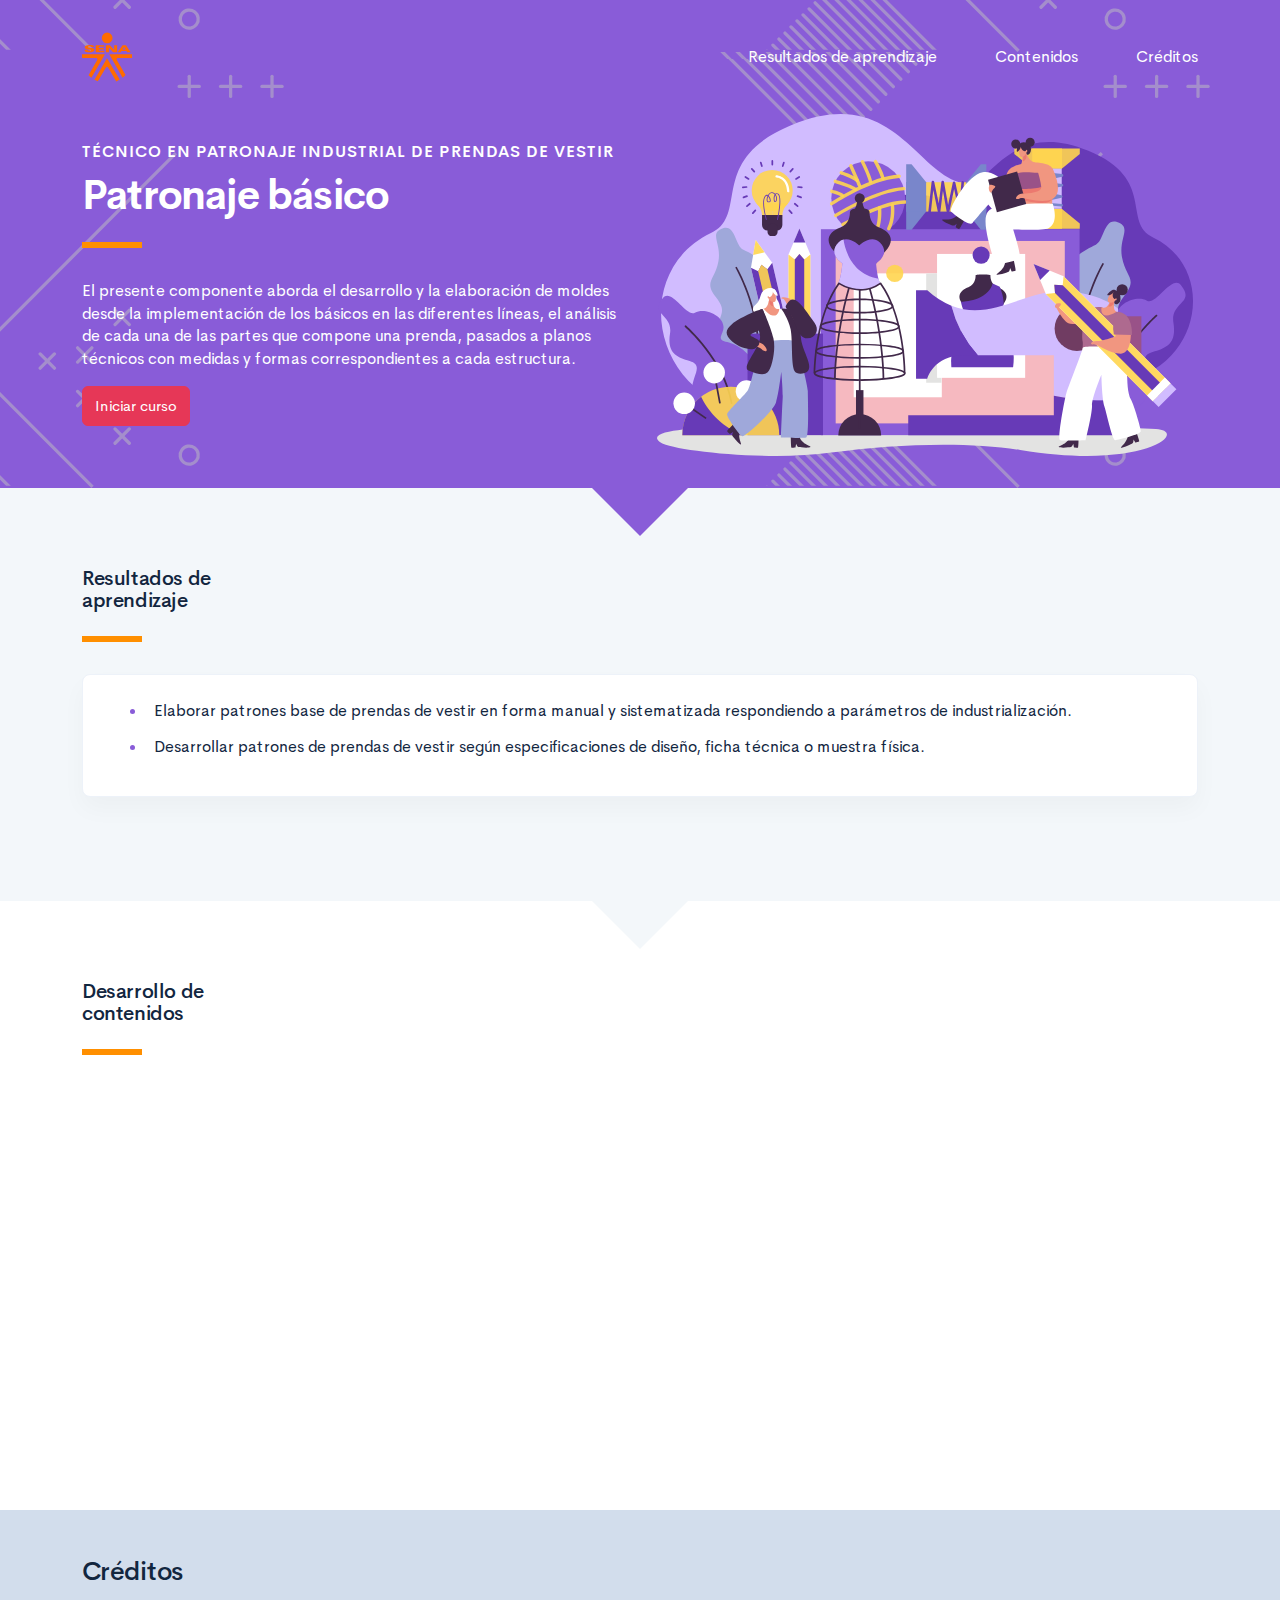
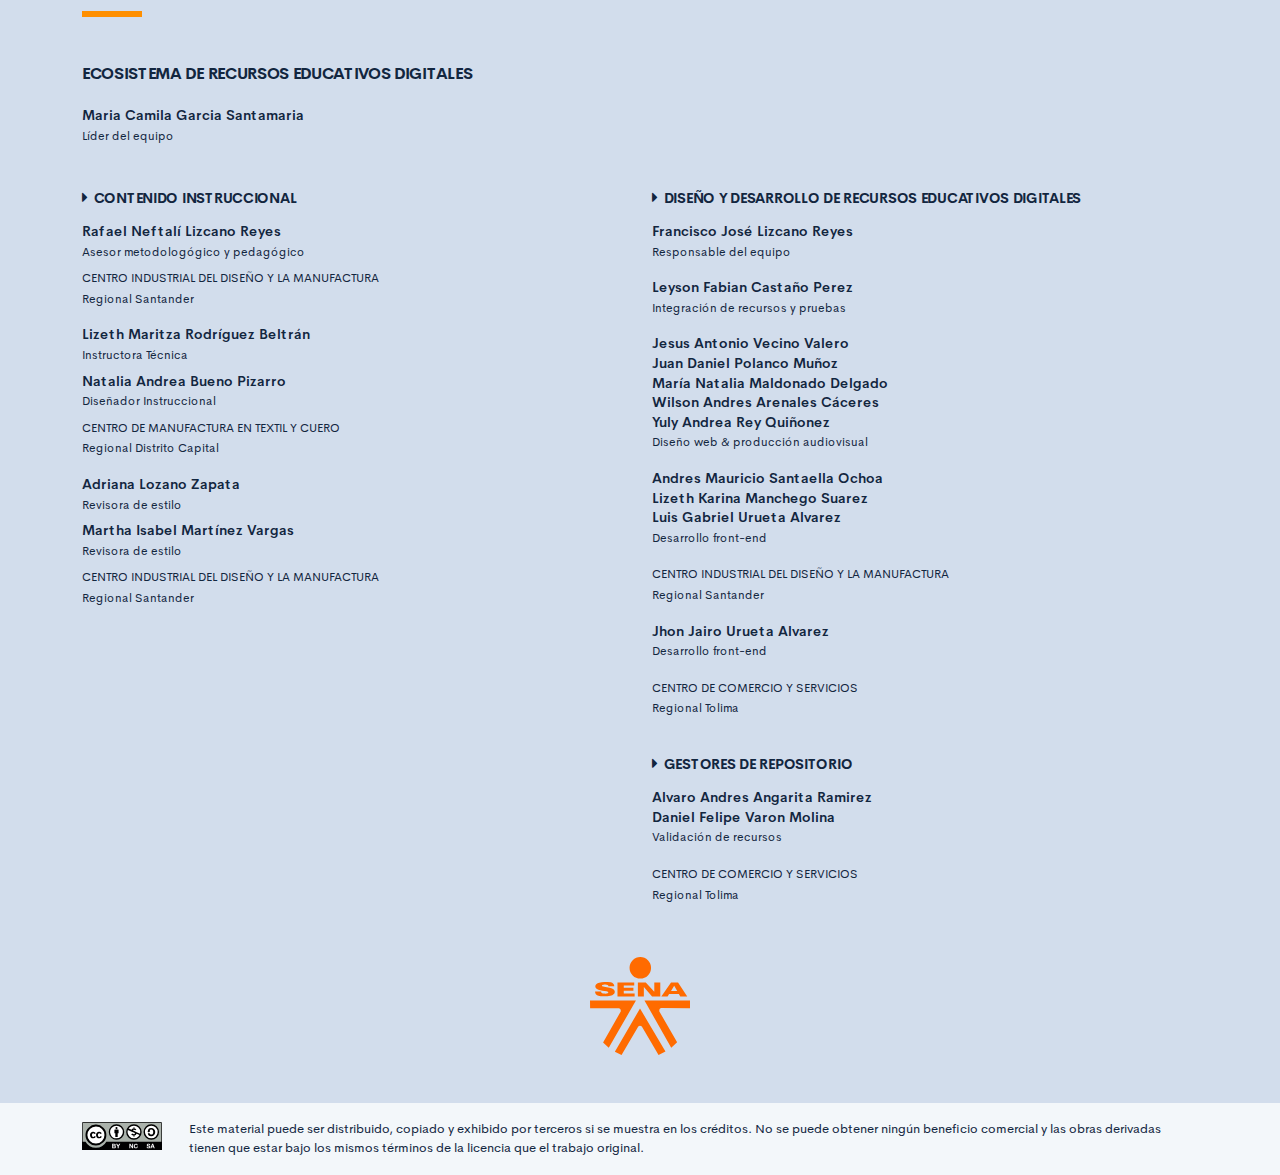
==== commit f8be7f0f: "Correcciones 1" ====
--- a/public/index.html
+++ b/public/index.html
@@ -128,22 +128,12 @@
                         </h4>
                         <p class="footer-texto mb-2"><strong>Rafael Neftalí Lizcano Reyes</strong><br /> <span class="text-small">Asesor metodologógico y pedagógico</span></p>
                         <p class="footer-texto"><span class="text-small text-uppercase">Centro Industrial Del Diseño Y La Manufactura </span><br /><span class="text-small">Regional Santander</span></p>
-                        <p class="footer-texto mb-2"><strong>Tania Yaneth Ramírez Benítez</strong><br /> <span class="text-small">Soporte organizacional<br /></span></p>
-                        <p class="footer-texto"><span class="text-small text-uppercase">CENTRO DE COMERCIO Y SERVICIOS </span><br /><span class="text-small">Regional Tolima </span></p>
-                        <p class="footer-texto mb-2"><strong>Jhacesiz Mary Hincapié Atehortúa</strong><br /><span class="text-small">Instructora<br /></span></p>
-                        <p class="footer-texto"><span class="text-small text-uppercase">Centro de Servicios de Salud </span><br /><span class="text-small">Regional Antioquia</span></p>
-                        <p class="footer-texto mb-2"><strong>Manuel Alejandro Garzón</strong><br /><span class="text-small">Instructor<br /></span></p>
-                        <p class="footer-texto"><span class="text-small text-uppercase">Centro de Servicios de Salud </span><br /><span class="text-small">Regional Antioquia</span></p>
-                        <p class="footer-texto mb-2"><strong>German Albeiro Saldarriga</strong><br /> <span class="text-small">Instructor<br /></span></p>
-                        <p class="footer-texto"><span class="text-small text-uppercase">Centro de Servicios de Salud </span><br /><span class="text-small">Regional Antioquia</span></p>
-                        <p class="footer-texto mb-2"><strong>Adriana María Bustamante</strong><br /> <span class="text-small">Profesional Diseño Curricular<br /></span></p>
-                        <p class="footer-texto"><span class="text-small text-uppercase">Centro de Servicios de Salud</span><br /><span class="text-small">Regional Antioquia</span></p>
-                        <p class="footer-texto mb-2"><strong>Luz Mila Pacheco Fuentes</strong><br /> <span class="text-small">Diseñadora Instruccional<br /></span></p>
-                        <p class="footer-texto"><span class="text-small text-uppercase">Centro de Diseño y Metrología </span><br /><span class="text-small">Regional Distrito Capital</span></p>
-                        <p class="footer-texto mb-2"><strong>Sergio Arturo Medina Castillo</strong><br /> <span class="text-small">Evaluador instruccional<br /></span></p>
-                        <p class="footer-texto"><span class="text-small text-uppercase">Centro para la Industria de la Comunicación Gráfica</span><br /><span class="text-small">Regional Distrito Capital</span></p>
-                        <p class="footer-texto mb-2"><strong>Martha Isabel Martínez Vargas</strong><br /> <span class="text-small">Revisora de estilo<br /></span></p>
-                        <p class="footer-texto"><span class="text-small text-uppercase">Centro Industrial del Diseño y la Manufactura Regional Santander</span><br /><span class="text-small">Regional Santander</span></p>
+                        <p class="footer-texto mb-2"><strong>Lizeth Maritza Rodríguez Beltrán</strong><br /> <span class="text-small">Instructora Técnica<br /></span></p>
+                        <p class="footer-texto mb-2"><strong>Natalia Andrea Bueno Pizarro</strong><br /> <span class="text-small">Diseñador Instruccional<br /></span></p>
+                        <p class="footer-texto"><span class="text-small text-uppercase">Centro de Manufactura en Textil y Cuero</span><br /><span class="text-small">Regional Distrito Capital</span></p>
+                        <p class="footer-texto mb-2"><strong>Adriana Lozano Zapata</strong><br /><span class="text-small">Revisora de estilo<br /></span></p>
+                        <p class="footer-texto mb-2"><strong>Martha Isabel Martínez Vargas</strong><br /><span class="text-small">Revisora de estilo<br /></span></p>
+                        <p class="footer-texto"><span class="text-small text-uppercase">Centro Industrial Del Diseño Y La Manufactura</span><br /><span class="text-small">Regional Santander</span></p>
                     </div>
                     <div class="col-12 col-md-6">
                         <h4 class="footer-subtitulo-2 mt-0">
@@ -151,22 +141,23 @@
                         </h4>
                         <p class="footer-texto"><strong>Francisco José Lizcano Reyes </strong><br /> <span class="text-small">Responsable del equipo<br /></span></p>
                         <p class="footer-texto"><strong>Leyson Fabian Castaño Perez</strong><br /> <span class="text-small">Integración de recursos y pruebas<br /></span></p>
-                        <p class="footer-texto"> <strong>Camilo Andrés Villamizar Lizcano</strong><br />
+                        <p class="footer-texto"> <strong>Jesus Antonio Vecino Valero</strong><br />
                             <strong>Juan Daniel Polanco Muñoz</strong><br />
-                            <strong>Lady Adriana Ariza Luque</strong><br />
-                            <strong>Oleg Litvin</strong><br />
-                            <strong>Victor Raúl Cárdenas Cáceres</strong><br />
+                            <strong>María Natalia Maldonado Delgado</strong><br />
                             <strong>Wilson Andres Arenales Cáceres</strong><br />
                             <strong>Yuly Andrea Rey Quiñonez</strong><br /><span class="text-small">Diseño web & producción audiovisual<br /></span></p>
-                        <p class="footer-texto"><strong>Edward Leonardo Pico Cabra</strong><br /> <span class="text-small">Desarrollo front-end<br /></span></p>
+                        <p class="footer-texto"><strong>Andres Mauricio Santaella Ochoa</strong><br />
+                            <strong>Lizeth Karina Manchego Suarez</strong><br />
+                            <strong>Luis Gabriel Urueta Alvarez</strong><br /><span class="text-small">Desarrollo front-end<br /></span></p>
                         <p class="footer-texto"><span class="text-small text-uppercase">CENTRO INDUSTRIAL DEL DISEÑO Y LA MANUFACTURA </span><br /><span class="text-small">Regional Santander</span></p>
                         <p class="footer-texto"><strong>Jhon Jairo Urueta Alvarez</strong><br /><span class="text-small">Desarrollo front-end<br /></span></p>
-                        <p class="footer-texto"><span class="text-small text-uppercase">CENTRO DE COMERCIO Y SERVICIOS </span><br /><span class="text-small">Regional Tolima </span></p>
+                        <p class="footer-texto"><span class="text-small text-uppercase">CENTRO DE COMERCIO Y SERVICIOS</span><br /><span class="text-small">Regional Tolima </span></p>
                         <h4 class="footer-subtitulo-2 mt-5">
                             <div class="fa fa-caret-right mr-2"></div>Gestores de repositorio
                         </h4>
-                        <p class="footer-texto"><strong>Ricardo Alfonso Gonzalez Vargas</strong><br /> <span class="text-small">Validación de recursos.<br /></span></p>
-                        <p class="footer-texto"><span class="text-small text-uppercase">CENTRO INDUSTRIAL DEL DISEÑO Y LA MANUFACTURA </span><br /><span class="text-small">Regional Santander</span></p>
+                        <p class="footer-texto"><strong>Alvaro Andres Angarita Ramirez</strong><br />
+                            <strong>Daniel Felipe Varon Molina</strong><br /><span class="text-small">Validación de recursos<br /></span></p>
+                        <p class="footer-texto"><span class="text-small text-uppercase">CENTRO DE COMERCIO Y SERVICIOS</span><br /><span class="text-small">Regional Tolima</span></p>
                     </div>
                 </div>
                 <div class="row justify-content-center align-items-center mt-5"><img src="assets/images/logos/senaLogo.svg" style="max-width:100px" /></div>
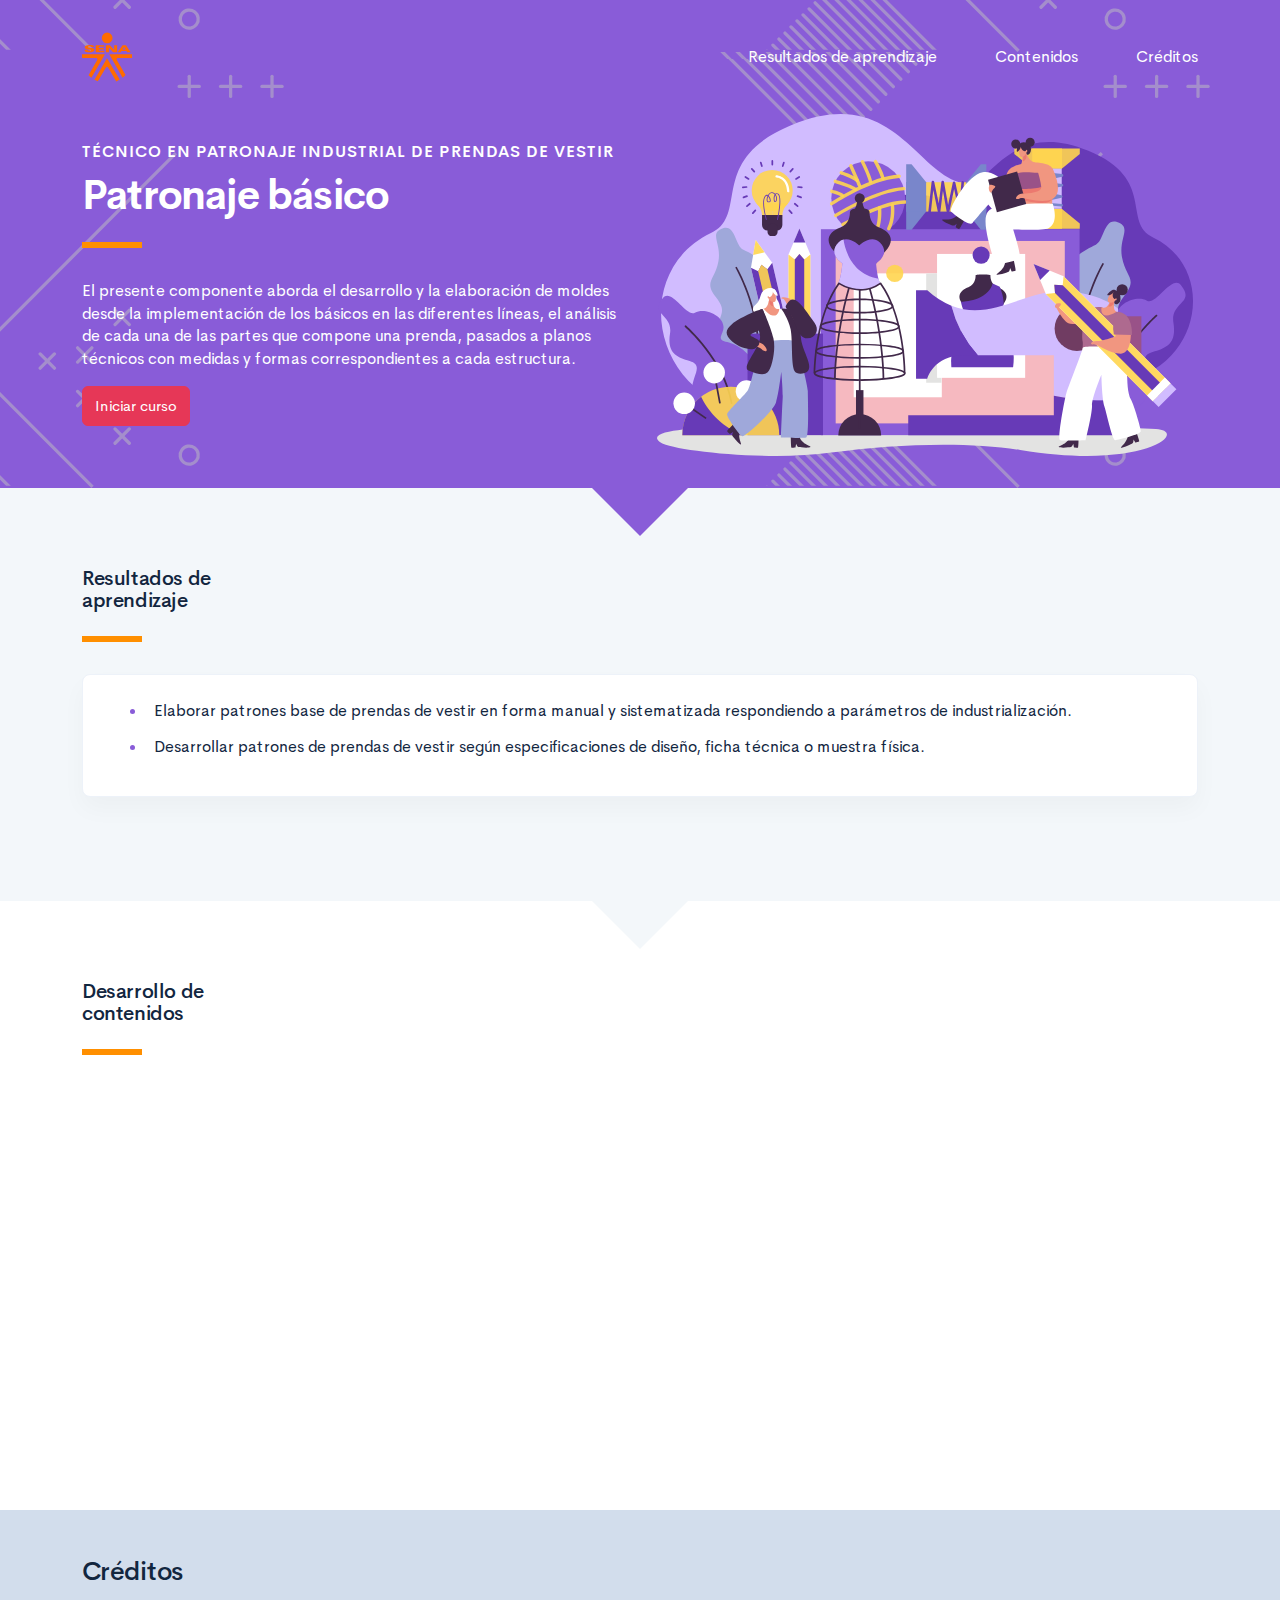
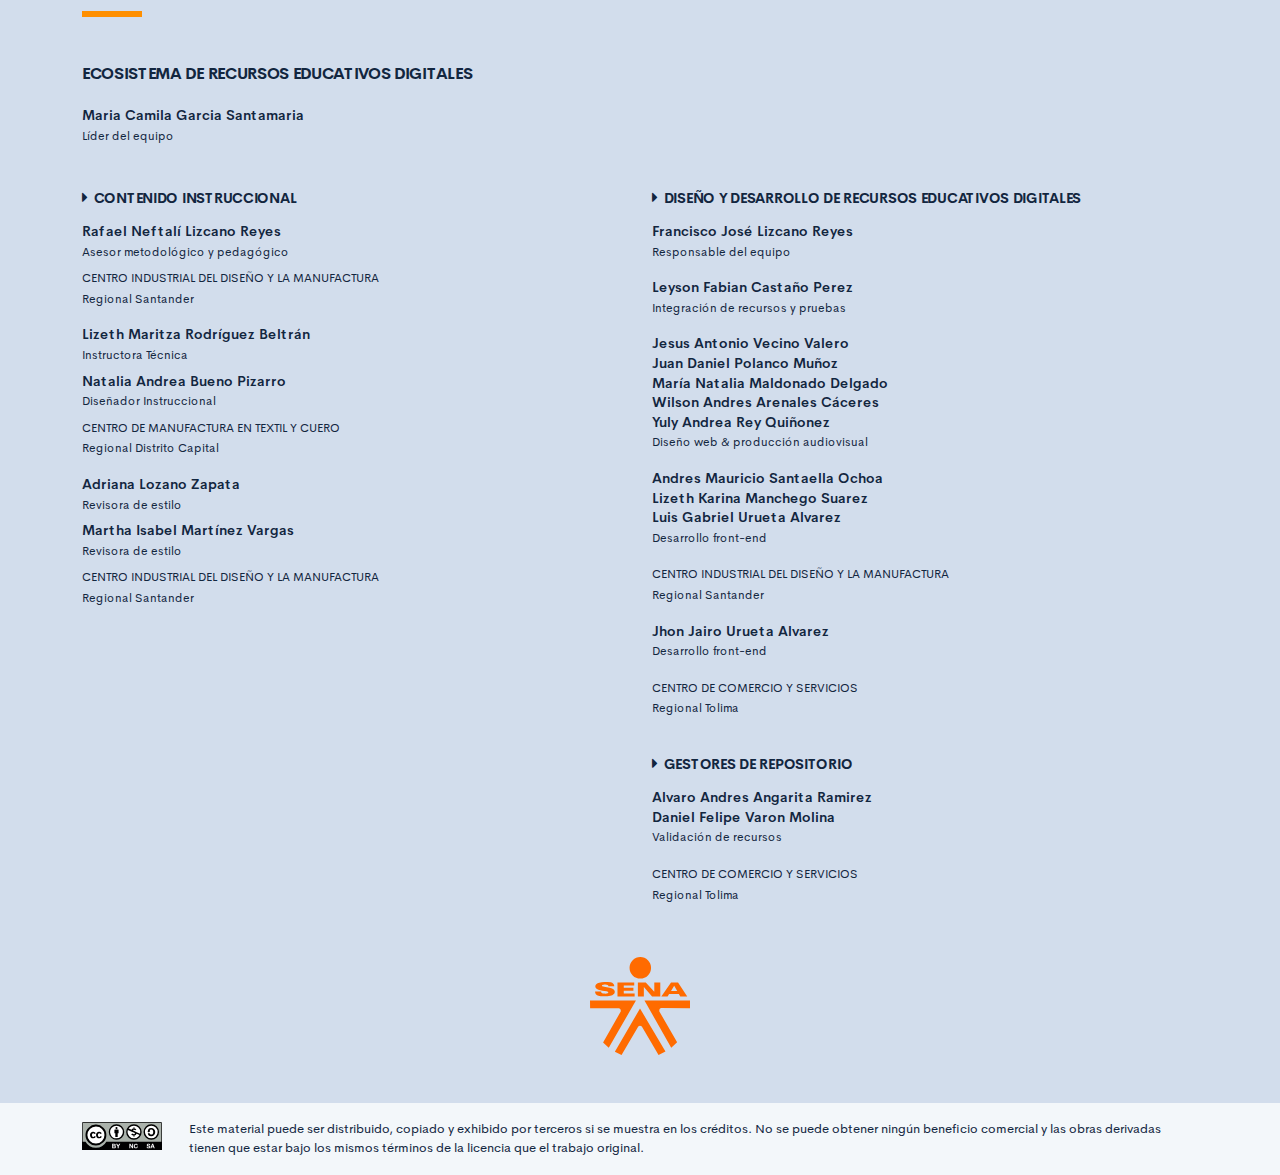
==== commit 85f587b8: "Correcciones 2" ====
--- a/public/index.html
+++ b/public/index.html
@@ -126,7 +126,7 @@
                         <h4 class="footer-subtitulo-2 mt-0">
                             <div class="fa fa-caret-right mr-2"></div>Contenido Instruccional
                         </h4>
-                        <p class="footer-texto mb-2"><strong>Rafael Neftalí Lizcano Reyes</strong><br /> <span class="text-small">Asesor metodologógico y pedagógico</span></p>
+                        <p class="footer-texto mb-2"><strong>Rafael Neftalí Lizcano Reyes</strong><br /> <span class="text-small">Asesor metodológico y pedagógico</span></p>
                         <p class="footer-texto"><span class="text-small text-uppercase">Centro Industrial Del Diseño Y La Manufactura </span><br /><span class="text-small">Regional Santander</span></p>
                         <p class="footer-texto mb-2"><strong>Lizeth Maritza Rodríguez Beltrán</strong><br /> <span class="text-small">Instructora Técnica<br /></span></p>
                         <p class="footer-texto mb-2"><strong>Natalia Andrea Bueno Pizarro</strong><br /> <span class="text-small">Diseñador Instruccional<br /></span></p>
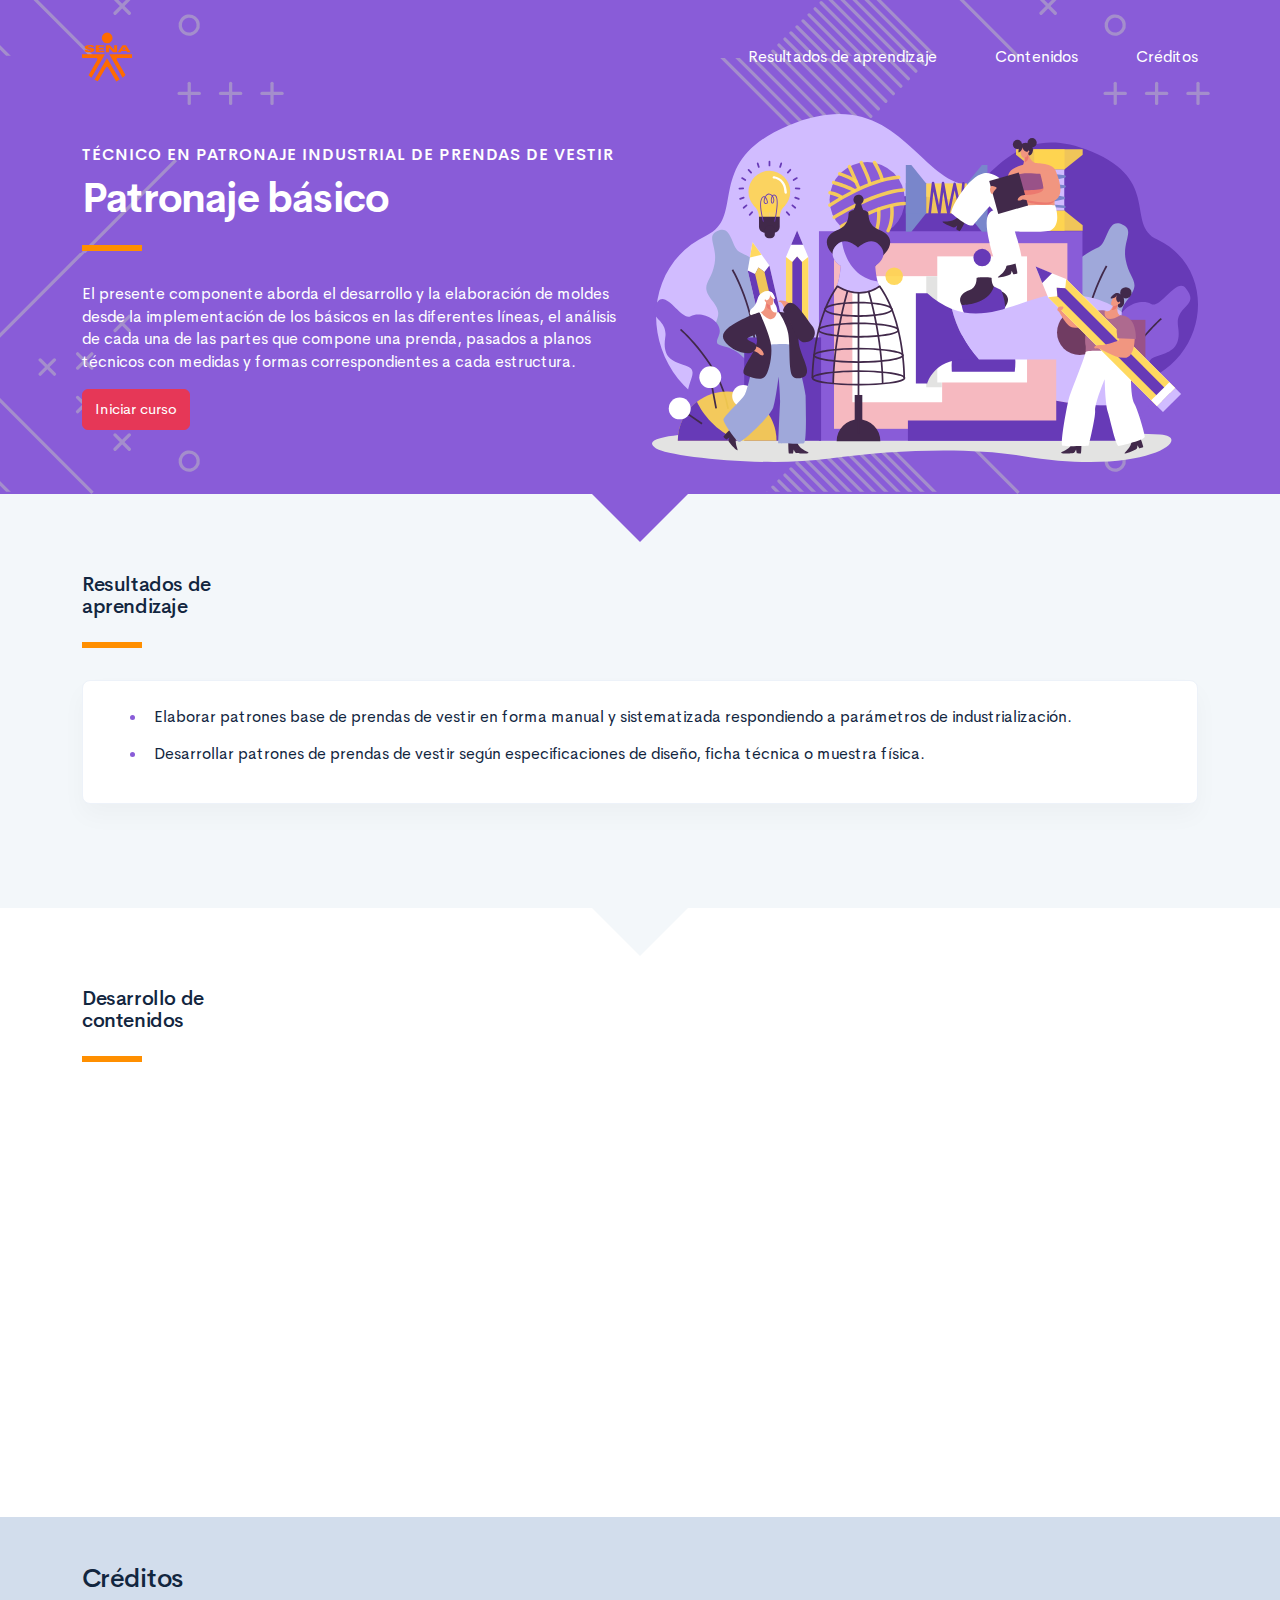
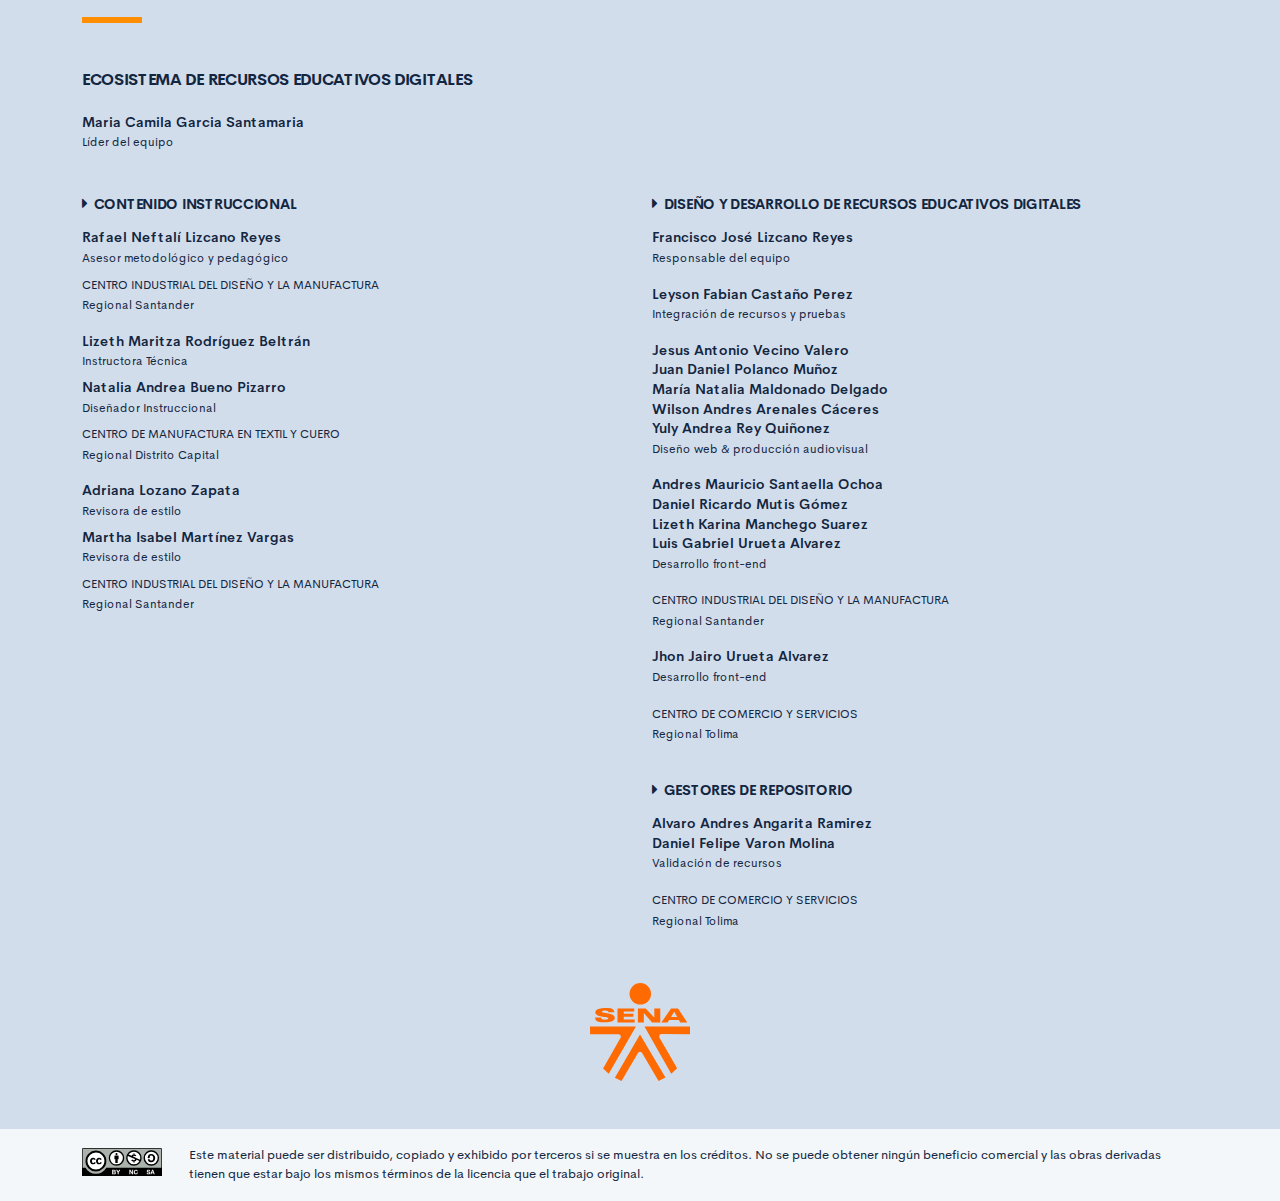
==== commit b3833dda: "Ajuste hallazgos v1" ====
--- a/public/index.html
+++ b/public/index.html
@@ -147,6 +147,7 @@
                             <strong>Wilson Andres Arenales Cáceres</strong><br />
                             <strong>Yuly Andrea Rey Quiñonez</strong><br /><span class="text-small">Diseño web & producción audiovisual<br /></span></p>
                         <p class="footer-texto"><strong>Andres Mauricio Santaella Ochoa</strong><br />
+                            <strong>Daniel Ricardo Mutis Gómez</strong><br />
                             <strong>Lizeth Karina Manchego Suarez</strong><br />
                             <strong>Luis Gabriel Urueta Alvarez</strong><br /><span class="text-small">Desarrollo front-end<br /></span></p>
                         <p class="footer-texto"><span class="text-small text-uppercase">CENTRO INDUSTRIAL DEL DISEÑO Y LA MANUFACTURA </span><br /><span class="text-small">Regional Santander</span></p>
--- a/public/assets/css/main.css
+++ b/public/assets/css/main.css
@@ -3,6 +3,6 @@
  * Copyright 2011-2019 The Bootstrap Authors
  * Copyright 2011-2019 Twitter, Inc.
  * Licensed under MIT (https://github.com/twbs/bootstrap/blob/master/LICENSE)
- */:root{--blue: #2C7BE5;--indigo: #727cf5;--purple: #6b5eae;--pink: #ff679b;--red: #E63757;--orange: #fd7e14;--yellow: #F6C343;--green: #00D97E;--teal: #02a8b5;--cyan: #39afd1;--white: #fff;--gray: #95AAC9;--gray-dark: #3B506C;--primary: #12263F;--secondary: #6E84A3;--success: #00A99A;--info: #39afd1;--warning: #ff8f00;--danger: #E63757;--light: #EDF2F9;--dark: #000;--white: #fff;--breakpoint-xs: 0;--breakpoint-sm: 576px;--breakpoint-md: 768px;--breakpoint-lg: 992px;--breakpoint-xl: 1200px;--font-family-sans-serif: "Cerebri Sans", sans-serif;--font-family-monospace: "Courier New", monospace}*,*::before,*::after{box-sizing:border-box}html{font-family:sans-serif;line-height:1.15;-webkit-text-size-adjust:100%;-webkit-tap-highlight-color:rgba(0,0,0,0)}article,aside,figcaption,figure,footer,header,hgroup,main,nav,section{display:block}body{margin:0;font-family:"Cerebri Sans",sans-serif;font-size:.9375rem;font-weight:400;line-height:1.5;color:#12263F;text-align:left;background-color:#F3F7FA}[tabindex="-1"]:focus:not(:focus-visible){outline:0 !important}hr{box-sizing:content-box;height:0;overflow:visible}h1,h2,h3,h4,h5,h6{margin-top:0;margin-bottom:1.125rem}p{margin-top:0;margin-bottom:1rem}abbr[title],abbr[data-original-title]{text-decoration:underline;text-decoration:underline dotted;cursor:help;border-bottom:0;text-decoration-skip-ink:none}address{margin-bottom:1rem;font-style:normal;line-height:inherit}ol,ul,dl{margin-top:0;margin-bottom:1rem}ol ol,ul ul,ol ul,ul ol{margin-bottom:0}dt{font-weight:600}dd{margin-bottom:.5rem;margin-left:0}blockquote{margin:0 0 1rem}b,strong{font-weight:bolder}small{font-size:80%}sub,sup{position:relative;font-size:75%;line-height:0;vertical-align:baseline}sub{bottom:-.25em}sup{top:-.5em}a{color:#2C7BE5;text-decoration:none;background-color:transparent}a:hover{color:#104082;text-decoration:none}a:not([href]){color:inherit;text-decoration:none}a:not([href]):hover{color:inherit;text-decoration:none}pre,code,kbd,samp{font-family:"Courier New",monospace;font-size:1em}pre{margin-top:0;margin-bottom:1rem;overflow:auto}figure{margin:0 0 1rem}img{vertical-align:middle;border-style:none}svg{overflow:hidden;vertical-align:middle}table{border-collapse:collapse}caption{padding-top:1rem;padding-bottom:1rem;color:#95AAC9;text-align:left;caption-side:bottom}th{text-align:inherit}label{display:inline-block;margin-bottom:.5rem}button{border-radius:0}button:focus{outline:1px dotted;outline:5px auto -webkit-focus-ring-color}input,button,select,optgroup,textarea{margin:0;font-family:inherit;font-size:inherit;line-height:inherit}button,input{overflow:visible}button,select{text-transform:none}select{word-wrap:normal}button,[type="button"],[type="reset"],[type="submit"]{-webkit-appearance:button}button:not(:disabled),[type="button"]:not(:disabled),[type="reset"]:not(:disabled),[type="submit"]:not(:disabled){cursor:pointer}button::-moz-focus-inner,[type="button"]::-moz-focus-inner,[type="reset"]::-moz-focus-inner,[type="submit"]::-moz-focus-inner{padding:0;border-style:none}input[type="radio"],input[type="checkbox"]{box-sizing:border-box;padding:0}input[type="date"],input[type="time"],input[type="datetime-local"],input[type="month"]{-webkit-appearance:listbox}textarea{overflow:auto;resize:vertical}fieldset{min-width:0;padding:0;margin:0;border:0}legend{display:block;width:100%;max-width:100%;padding:0;margin-bottom:.5rem;font-size:1.5rem;line-height:inherit;color:inherit;white-space:normal}progress{vertical-align:baseline}[type="number"]::-webkit-inner-spin-button,[type="number"]::-webkit-outer-spin-button{height:auto}[type="search"]{outline-offset:-2px;-webkit-appearance:none}[type="search"]::-webkit-search-decoration{-webkit-appearance:none}::-webkit-file-upload-button{font:inherit;-webkit-appearance:button}output{display:inline-block}summary{display:list-item;cursor:pointer}template{display:none}[hidden]{display:none !important}h1,h2,h3,h4,h5,h6,.h1,.h2,.h3,.h4,.h5,.h6{margin-bottom:1.125rem;font-weight:500;line-height:1.1}h1,.h1{font-size:1.625rem}h2,.h2{font-size:1.25rem}h3,.h3{font-size:1.0625rem}h4,.h4{font-size:.9375rem}h5,.h5{font-size:.8125rem}h6,.h6{font-size:.625rem}.lead{font-size:1.17188rem;font-weight:300}.display-1{font-size:4rem;font-weight:600;line-height:1.1}.display-2{font-size:3.25rem;font-weight:600;line-height:1.1}.display-3{font-size:2.625rem;font-weight:600;line-height:1.1}.display-4{font-size:2rem;font-weight:600;line-height:1.1}hr{margin-top:1rem;margin-bottom:1rem;border:0;border-top:1px solid #E3EBF6}small,.small{font-size:.8125rem;font-weight:400}mark,.mark{padding:.2em;background-color:#fcf8e3}.list-unstyled{padding-left:0;list-style:none}.list-inline{padding-left:0;list-style:none}.list-inline-item{display:inline-block}.list-inline-item:not(:last-child){margin-right:6px}.initialism{font-size:90%;text-transform:uppercase}.blockquote{margin-bottom:1.5rem;font-size:1.17188rem}.blockquote-footer{display:block;font-size:.8125rem;color:#95AAC9}.blockquote-footer::before{content:"\2014\00A0"}.img-fluid{max-width:100%;height:auto}.img-thumbnail{padding:.25rem;background-color:#F3F7FA;border:1px solid #E3EBF6;border-radius:.375rem;max-width:100%;height:auto}.figure{display:inline-block}.figure-img{margin-bottom:.75rem;line-height:1}.figure-caption{font-size:.8125rem;color:#95AAC9}code{font-size:87.5%;color:#2C7BE5;word-wrap:break-word}a>code{color:inherit}kbd{padding:.2rem .4rem;font-size:87.5%;color:#fff;background-color:#283E59;border-radius:.25rem}kbd kbd{padding:0;font-size:100%;font-weight:600}pre{display:block;font-size:87.5%;color:#283E59}pre code{font-size:inherit;color:inherit;word-break:normal}.pre-scrollable{max-height:340px;overflow-y:scroll}.container{width:100%;padding-right:12px;padding-left:12px;margin-right:auto;margin-left:auto}@media (min-width: 576px){.container{max-width:540px}}@media (min-width: 768px){.container{max-width:720px}}@media (min-width: 992px){.container{max-width:960px}}@media (min-width: 1200px){.container{max-width:1140px}}.container-fluid,.container-sm,.container-md,.container-lg,.container-xl{width:100%;padding-right:12px;padding-left:12px;margin-right:auto;margin-left:auto}@media (min-width: 576px){.container,.container-sm{max-width:540px}}@media (min-width: 768px){.container,.container-sm,.container-md{max-width:720px}}@media (min-width: 992px){.container,.container-sm,.container-md,.container-lg{max-width:960px}}@media (min-width: 1200px){.container,.container-sm,.container-md,.container-lg,.container-xl{max-width:1140px}}.row{display:flex;flex-wrap:wrap;margin-right:-12px;margin-left:-12px}.no-gutters{margin-right:0;margin-left:0}.no-gutters>.col,.no-gutters>[class*="col-"]{padding-right:0;padding-left:0}.col-1,.col-2,.col-3,.col-4,.col-5,.col-6,.col-7,.col-8,.col-9,.col-10,.col-11,.col-12,.col,.col-auto,.col-sm-1,.col-sm-2,.col-sm-3,.col-sm-4,.col-sm-5,.col-sm-6,.col-sm-7,.col-sm-8,.col-sm-9,.col-sm-10,.col-sm-11,.col-sm-12,.col-sm,.col-sm-auto,.col-md-1,.col-md-2,.col-md-3,.col-md-4,.col-md-5,.col-md-6,.col-md-7,.col-md-8,.col-md-9,.col-md-10,.col-md-11,.col-md-12,.col-md,.col-md-auto,.col-lg-1,.col-lg-2,.col-lg-3,.col-lg-4,.col-lg-5,.col-lg-6,.col-lg-7,.col-lg-8,.col-lg-9,.col-lg-10,.col-lg-11,.col-lg-12,.col-lg,.col-lg-auto,.col-xl-1,.col-xl-2,.col-xl-3,.col-xl-4,.col-xl-5,.col-xl-6,.col-xl-7,.col-xl-8,.col-xl-9,.col-xl-10,.col-xl-11,.col-xl-12,.col-xl,.col-xl-auto{position:relative;width:100%;padding-right:12px;padding-left:12px}.col{flex-basis:0;flex-grow:1;max-width:100%}.row-cols-1>*{flex:0 0 100%;max-width:100%}.row-cols-2>*{flex:0 0 50%;max-width:50%}.row-cols-3>*{flex:0 0 33.33333%;max-width:33.33333%}.row-cols-4>*{flex:0 0 25%;max-width:25%}.row-cols-5>*{flex:0 0 20%;max-width:20%}.row-cols-6>*{flex:0 0 16.66667%;max-width:16.66667%}.col-auto{flex:0 0 auto;width:auto;max-width:100%}.col-1{flex:0 0 8.33333%;max-width:8.33333%}.col-2{flex:0 0 16.66667%;max-width:16.66667%}.col-3{flex:0 0 25%;max-width:25%}.col-4{flex:0 0 33.33333%;max-width:33.33333%}.col-5{flex:0 0 41.66667%;max-width:41.66667%}.col-6{flex:0 0 50%;max-width:50%}.col-7{flex:0 0 58.33333%;max-width:58.33333%}.col-8{flex:0 0 66.66667%;max-width:66.66667%}.col-9{flex:0 0 75%;max-width:75%}.col-10{flex:0 0 83.33333%;max-width:83.33333%}.col-11{flex:0 0 91.66667%;max-width:91.66667%}.col-12{flex:0 0 100%;max-width:100%}.order-first{order:-1}.order-last{order:13}.order-0{order:0}.order-1{order:1}.order-2{order:2}.order-3{order:3}.order-4{order:4}.order-5{order:5}.order-6{order:6}.order-7{order:7}.order-8{order:8}.order-9{order:9}.order-10{order:10}.order-11{order:11}.order-12{order:12}.offset-1{margin-left:8.33333%}.offset-2{margin-left:16.66667%}.offset-3{margin-left:25%}.offset-4{margin-left:33.33333%}.offset-5{margin-left:41.66667%}.offset-6{margin-left:50%}.offset-7{margin-left:58.33333%}.offset-8{margin-left:66.66667%}.offset-9{margin-left:75%}.offset-10{margin-left:83.33333%}.offset-11{margin-left:91.66667%}@media (min-width: 576px){.col-sm{flex-basis:0;flex-grow:1;max-width:100%}.row-cols-sm-1>*{flex:0 0 100%;max-width:100%}.row-cols-sm-2>*{flex:0 0 50%;max-width:50%}.row-cols-sm-3>*{flex:0 0 33.33333%;max-width:33.33333%}.row-cols-sm-4>*{flex:0 0 25%;max-width:25%}.row-cols-sm-5>*{flex:0 0 20%;max-width:20%}.row-cols-sm-6>*{flex:0 0 16.66667%;max-width:16.66667%}.col-sm-auto{flex:0 0 auto;width:auto;max-width:100%}.col-sm-1{flex:0 0 8.33333%;max-width:8.33333%}.col-sm-2{flex:0 0 16.66667%;max-width:16.66667%}.col-sm-3{flex:0 0 25%;max-width:25%}.col-sm-4{flex:0 0 33.33333%;max-width:33.33333%}.col-sm-5{flex:0 0 41.66667%;max-width:41.66667%}.col-sm-6{flex:0 0 50%;max-width:50%}.col-sm-7{flex:0 0 58.33333%;max-width:58.33333%}.col-sm-8{flex:0 0 66.66667%;max-width:66.66667%}.col-sm-9{flex:0 0 75%;max-width:75%}.col-sm-10{flex:0 0 83.33333%;max-width:83.33333%}.col-sm-11{flex:0 0 91.66667%;max-width:91.66667%}.col-sm-12{flex:0 0 100%;max-width:100%}.order-sm-first{order:-1}.order-sm-last{order:13}.order-sm-0{order:0}.order-sm-1{order:1}.order-sm-2{order:2}.order-sm-3{order:3}.order-sm-4{order:4}.order-sm-5{order:5}.order-sm-6{order:6}.order-sm-7{order:7}.order-sm-8{order:8}.order-sm-9{order:9}.order-sm-10{order:10}.order-sm-11{order:11}.order-sm-12{order:12}.offset-sm-0{margin-left:0}.offset-sm-1{margin-left:8.33333%}.offset-sm-2{margin-left:16.66667%}.offset-sm-3{margin-left:25%}.offset-sm-4{margin-left:33.33333%}.offset-sm-5{margin-left:41.66667%}.offset-sm-6{margin-left:50%}.offset-sm-7{margin-left:58.33333%}.offset-sm-8{margin-left:66.66667%}.offset-sm-9{margin-left:75%}.offset-sm-10{margin-left:83.33333%}.offset-sm-11{margin-left:91.66667%}}@media (min-width: 768px){.col-md{flex-basis:0;flex-grow:1;max-width:100%}.row-cols-md-1>*{flex:0 0 100%;max-width:100%}.row-cols-md-2>*{flex:0 0 50%;max-width:50%}.row-cols-md-3>*{flex:0 0 33.33333%;max-width:33.33333%}.row-cols-md-4>*{flex:0 0 25%;max-width:25%}.row-cols-md-5>*{flex:0 0 20%;max-width:20%}.row-cols-md-6>*{flex:0 0 16.66667%;max-width:16.66667%}.col-md-auto{flex:0 0 auto;width:auto;max-width:100%}.col-md-1{flex:0 0 8.33333%;max-width:8.33333%}.col-md-2{flex:0 0 16.66667%;max-width:16.66667%}.col-md-3{flex:0 0 25%;max-width:25%}.col-md-4{flex:0 0 33.33333%;max-width:33.33333%}.col-md-5{flex:0 0 41.66667%;max-width:41.66667%}.col-md-6{flex:0 0 50%;max-width:50%}.col-md-7{flex:0 0 58.33333%;max-width:58.33333%}.col-md-8{flex:0 0 66.66667%;max-width:66.66667%}.col-md-9{flex:0 0 75%;max-width:75%}.col-md-10{flex:0 0 83.33333%;max-width:83.33333%}.col-md-11{flex:0 0 91.66667%;max-width:91.66667%}.col-md-12{flex:0 0 100%;max-width:100%}.order-md-first{order:-1}.order-md-last{order:13}.order-md-0{order:0}.order-md-1{order:1}.order-md-2{order:2}.order-md-3{order:3}.order-md-4{order:4}.order-md-5{order:5}.order-md-6{order:6}.order-md-7{order:7}.order-md-8{order:8}.order-md-9{order:9}.order-md-10{order:10}.order-md-11{order:11}.order-md-12{order:12}.offset-md-0{margin-left:0}.offset-md-1{margin-left:8.33333%}.offset-md-2{margin-left:16.66667%}.offset-md-3{margin-left:25%}.offset-md-4{margin-left:33.33333%}.offset-md-5{margin-left:41.66667%}.offset-md-6{margin-left:50%}.offset-md-7{margin-left:58.33333%}.offset-md-8{margin-left:66.66667%}.offset-md-9{margin-left:75%}.offset-md-10{margin-left:83.33333%}.offset-md-11{margin-left:91.66667%}}@media (min-width: 992px){.col-lg{flex-basis:0;flex-grow:1;max-width:100%}.row-cols-lg-1>*{flex:0 0 100%;max-width:100%}.row-cols-lg-2>*{flex:0 0 50%;max-width:50%}.row-cols-lg-3>*{flex:0 0 33.33333%;max-width:33.33333%}.row-cols-lg-4>*{flex:0 0 25%;max-width:25%}.row-cols-lg-5>*{flex:0 0 20%;max-width:20%}.row-cols-lg-6>*{flex:0 0 16.66667%;max-width:16.66667%}.col-lg-auto{flex:0 0 auto;width:auto;max-width:100%}.col-lg-1{flex:0 0 8.33333%;max-width:8.33333%}.col-lg-2{flex:0 0 16.66667%;max-width:16.66667%}.col-lg-3{flex:0 0 25%;max-width:25%}.col-lg-4{flex:0 0 33.33333%;max-width:33.33333%}.col-lg-5{flex:0 0 41.66667%;max-width:41.66667%}.col-lg-6{flex:0 0 50%;max-width:50%}.col-lg-7{flex:0 0 58.33333%;max-width:58.33333%}.col-lg-8{flex:0 0 66.66667%;max-width:66.66667%}.col-lg-9{flex:0 0 75%;max-width:75%}.col-lg-10{flex:0 0 83.33333%;max-width:83.33333%}.col-lg-11{flex:0 0 91.66667%;max-width:91.66667%}.col-lg-12{flex:0 0 100%;max-width:100%}.order-lg-first{order:-1}.order-lg-last{order:13}.order-lg-0{order:0}.order-lg-1{order:1}.order-lg-2{order:2}.order-lg-3{order:3}.order-lg-4{order:4}.order-lg-5{order:5}.order-lg-6{order:6}.order-lg-7{order:7}.order-lg-8{order:8}.order-lg-9{order:9}.order-lg-10{order:10}.order-lg-11{order:11}.order-lg-12{order:12}.offset-lg-0{margin-left:0}.offset-lg-1{margin-left:8.33333%}.offset-lg-2{margin-left:16.66667%}.offset-lg-3{margin-left:25%}.offset-lg-4{margin-left:33.33333%}.offset-lg-5{margin-left:41.66667%}.offset-lg-6{margin-left:50%}.offset-lg-7{margin-left:58.33333%}.offset-lg-8{margin-left:66.66667%}.offset-lg-9{margin-left:75%}.offset-lg-10{margin-left:83.33333%}.offset-lg-11{margin-left:91.66667%}}@media (min-width: 1200px){.col-xl{flex-basis:0;flex-grow:1;max-width:100%}.row-cols-xl-1>*{flex:0 0 100%;max-width:100%}.row-cols-xl-2>*{flex:0 0 50%;max-width:50%}.row-cols-xl-3>*{flex:0 0 33.33333%;max-width:33.33333%}.row-cols-xl-4>*{flex:0 0 25%;max-width:25%}.row-cols-xl-5>*{flex:0 0 20%;max-width:20%}.row-cols-xl-6>*{flex:0 0 16.66667%;max-width:16.66667%}.col-xl-auto{flex:0 0 auto;width:auto;max-width:100%}.col-xl-1{flex:0 0 8.33333%;max-width:8.33333%}.col-xl-2{flex:0 0 16.66667%;max-width:16.66667%}.col-xl-3{flex:0 0 25%;max-width:25%}.col-xl-4{flex:0 0 33.33333%;max-width:33.33333%}.col-xl-5{flex:0 0 41.66667%;max-width:41.66667%}.col-xl-6{flex:0 0 50%;max-width:50%}.col-xl-7{flex:0 0 58.33333%;max-width:58.33333%}.col-xl-8{flex:0 0 66.66667%;max-width:66.66667%}.col-xl-9{flex:0 0 75%;max-width:75%}.col-xl-10{flex:0 0 83.33333%;max-width:83.33333%}.col-xl-11{flex:0 0 91.66667%;max-width:91.66667%}.col-xl-12{flex:0 0 100%;max-width:100%}.order-xl-first{order:-1}.order-xl-last{order:13}.order-xl-0{order:0}.order-xl-1{order:1}.order-xl-2{order:2}.order-xl-3{order:3}.order-xl-4{order:4}.order-xl-5{order:5}.order-xl-6{order:6}.order-xl-7{order:7}.order-xl-8{order:8}.order-xl-9{order:9}.order-xl-10{order:10}.order-xl-11{order:11}.order-xl-12{order:12}.offset-xl-0{margin-left:0}.offset-xl-1{margin-left:8.33333%}.offset-xl-2{margin-left:16.66667%}.offset-xl-3{margin-left:25%}.offset-xl-4{margin-left:33.33333%}.offset-xl-5{margin-left:41.66667%}.offset-xl-6{margin-left:50%}.offset-xl-7{margin-left:58.33333%}.offset-xl-8{margin-left:66.66667%}.offset-xl-9{margin-left:75%}.offset-xl-10{margin-left:83.33333%}.offset-xl-11{margin-left:91.66667%}}.table{width:100%;margin-bottom:1.5rem;color:#12263F}.table th,.table td{padding:1rem;vertical-align:top;border-top:1px solid #EDF2F9}.table thead th{vertical-align:bottom;border-bottom:2px solid #EDF2F9}.table tbody+tbody{border-top:2px solid #EDF2F9}.table-sm th,.table-sm td{padding:1rem}.table-bordered{border:1px solid #EDF2F9}.table-bordered th,.table-bordered td{border:1px solid #EDF2F9}.table-bordered thead th,.table-bordered thead td{border-bottom-width:2px}.table-borderless th,.table-borderless td,.table-borderless thead th,.table-borderless tbody+tbody{border:0}.table-striped tbody tr:nth-of-type(even){background-color:#F9FBFD}.table-hover tbody tr:hover{color:#12263F;background-color:#F9FBFD}.table-primary,.table-primary>th,.table-primary>td{background-color:#bdc2c9}.table-primary th,.table-primary td,.table-primary thead th,.table-primary tbody+tbody{border-color:#848e9b}.table-hover .table-primary:hover{background-color:#afb5be}.table-hover .table-primary:hover>td,.table-hover .table-primary:hover>th{background-color:#afb5be}.table-secondary,.table-secondary>th,.table-secondary>td{background-color:#d6dde5}.table-secondary th,.table-secondary td,.table-secondary thead th,.table-secondary tbody+tbody{border-color:#b4bfcf}.table-hover .table-secondary:hover{background-color:#c6d0db}.table-hover .table-secondary:hover>td,.table-hover .table-secondary:hover>th{background-color:#c6d0db}.table-success,.table-success>th,.table-success>td{background-color:#b8e7e3}.table-success th,.table-success td,.table-success thead th,.table-success tbody+tbody{border-color:#7ad2ca}.table-hover .table-success:hover{background-color:#a5e1db}.table-hover .table-success:hover>td,.table-hover .table-success:hover>th{background-color:#a5e1db}.table-info,.table-info>th,.table-info>td{background-color:#c8e9f2}.table-info th,.table-info td,.table-info thead th,.table-info tbody+tbody{border-color:#98d5e7}.table-hover .table-info:hover{background-color:#b3e1ed}.table-hover .table-info:hover>td,.table-hover .table-info:hover>th{background-color:#b3e1ed}.table-warning,.table-warning>th,.table-warning>td{background-color:#ffe0b8}.table-warning th,.table-warning td,.table-warning thead th,.table-warning tbody+tbody{border-color:#ffc57a}.table-hover .table-warning:hover{background-color:#ffd59f}.table-hover .table-warning:hover>td,.table-hover .table-warning:hover>th{background-color:#ffd59f}.table-danger,.table-danger>th,.table-danger>td{background-color:#f8c7d0}.table-danger th,.table-danger td,.table-danger thead th,.table-danger tbody+tbody{border-color:#f297a8}.table-hover .table-danger:hover{background-color:#f5b0bd}.table-hover .table-danger:hover>td,.table-hover .table-danger:hover>th{background-color:#f5b0bd}.table-light,.table-light>th,.table-light>td{background-color:#fafbfd}.table-light th,.table-light td,.table-light thead th,.table-light tbody+tbody{border-color:#f6f8fc}.table-hover .table-light:hover{background-color:#e8ecf6}.table-hover .table-light:hover>td,.table-hover .table-light:hover>th{background-color:#e8ecf6}.table-dark,.table-dark>th,.table-dark>td{background-color:#b8b8b8}.table-dark th,.table-dark td,.table-dark thead th,.table-dark tbody+tbody{border-color:#7a7a7a}.table-hover .table-dark:hover{background-color:#ababab}.table-hover .table-dark:hover>td,.table-hover .table-dark:hover>th{background-color:#ababab}.table-white,.table-white>th,.table-white>td{background-color:#fff}.table-white th,.table-white td,.table-white thead th,.table-white tbody+tbody{border-color:#fff}.table-hover .table-white:hover{background-color:#f2f2f2}.table-hover .table-white:hover>td,.table-hover .table-white:hover>th{background-color:#f2f2f2}.table-active,.table-active>th,.table-active>td{background-color:#F9FBFD}.table-hover .table-active:hover{background-color:#e6eef7}.table-hover .table-active:hover>td,.table-hover .table-active:hover>th{background-color:#e6eef7}.table .thead-dark th{color:#fff;background-color:#3B506C;border-color:#496285}.table .thead-light th{color:#95AAC9;background-color:#F9FBFD;border-color:#EDF2F9}.table-dark{color:#fff;background-color:#3B506C}.table-dark th,.table-dark td,.table-dark thead th{border-color:#496285}.table-dark.table-bordered{border:0}.table-dark.table-striped tbody tr:nth-of-type(even){background-color:rgba(255,255,255,0.05)}.table-dark.table-hover tbody tr:hover{color:#fff;background-color:rgba(255,255,255,0.075)}@media (max-width: 575.98px){.table-responsive-sm{display:block;width:100%;overflow-x:auto;-webkit-overflow-scrolling:touch}.table-responsive-sm>.table-bordered{border:0}}@media (max-width: 767.98px){.table-responsive-md{display:block;width:100%;overflow-x:auto;-webkit-overflow-scrolling:touch}.table-responsive-md>.table-bordered{border:0}}@media (max-width: 991.98px){.table-responsive-lg{display:block;width:100%;overflow-x:auto;-webkit-overflow-scrolling:touch}.table-responsive-lg>.table-bordered{border:0}}@media (max-width: 1199.98px){.table-responsive-xl{display:block;width:100%;overflow-x:auto;-webkit-overflow-scrolling:touch}.table-responsive-xl>.table-bordered{border:0}}.table-responsive{display:block;width:100%;overflow-x:auto;-webkit-overflow-scrolling:touch}.table-responsive>.table-bordered{border:0}.form-control{display:block;width:100%;height:calc(1.5em + 1rem + 2px);padding:.5rem .75rem;font-size:.9375rem;font-weight:400;line-height:1.5;color:#12263F;background-color:#fff;background-clip:padding-box;border:1px solid #D2DDEC;border-radius:.375rem;transition:border-color 0.15s ease-in-out,box-shadow 0.15s ease-in-out}@media (prefers-reduced-motion: reduce){.form-control{transition:none}}.form-control::-ms-expand{background-color:transparent;border:0}.form-control:-moz-focusring{color:transparent;text-shadow:0 0 0 #12263F}.form-control:focus{color:#12263F;background-color:#fff;border-color:#12263F;outline:0;box-shadow:rgba(0,0,0,0)}.form-control::placeholder{color:#B1C2D9;opacity:1}.form-control:disabled,.form-control[readonly]{background-color:#fff;opacity:1}select.form-control:focus::-ms-value{color:#12263F;background-color:#fff}.form-control-file,.form-control-range{display:block;width:100%}.col-form-label{padding-top:calc(.5rem + 1px);padding-bottom:calc(.5rem + 1px);margin-bottom:0;font-size:inherit;line-height:1.5}.col-form-label-lg{padding-top:calc(.75rem + 1px);padding-bottom:calc(.75rem + 1px);font-size:.9375rem;line-height:1.5}.col-form-label-sm{padding-top:calc(.125rem + 1px);padding-bottom:calc(.125rem + 1px);font-size:.8125rem;line-height:1.75}.form-control-plaintext{display:block;width:100%;padding:.5rem 0;margin-bottom:0;font-size:.9375rem;line-height:1.5;color:#12263F;background-color:transparent;border:solid transparent;border-width:1px 0}.form-control-plaintext.form-control-sm,.form-control-plaintext.form-control-lg{padding-right:0;padding-left:0}.form-control-sm{height:calc(1.75em + .25rem + 2px);padding:.125rem .5rem;font-size:.8125rem;line-height:1.75;border-radius:.25rem}.form-control-lg{height:calc(1.5em + 1.5rem + 2px);padding:.75rem 1.25rem;font-size:.9375rem;line-height:1.5;border-radius:.5rem}select.form-control[size],select.form-control[multiple]{height:auto}textarea.form-control{height:auto}.form-group{margin-bottom:1.375rem}.form-text{display:block;margin-top:.25rem}.form-row{display:flex;flex-wrap:wrap;margin-right:-5px;margin-left:-5px}.form-row>.col,.form-row>[class*="col-"]{padding-right:5px;padding-left:5px}.form-check{position:relative;display:block;padding-left:1.25rem}.form-check-input{position:absolute;margin-top:.3rem;margin-left:-1.25rem}.form-check-input[disabled] ~ .form-check-label,.form-check-input:disabled ~ .form-check-label{color:#95AAC9}.form-check-label{margin-bottom:0}.form-check-inline{display:inline-flex;align-items:center;padding-left:0;margin-right:.75rem}.form-check-inline .form-check-input{position:static;margin-top:0;margin-right:.3125rem;margin-left:0}.valid-feedback{display:none;width:100%;margin-top:.25rem;font-size:.8125rem;color:#00A99A}.valid-tooltip{position:absolute;top:100%;z-index:5;display:none;max-width:100%;padding:.25rem .5rem;margin-top:.1rem;font-size:.8125rem;line-height:1.5;color:#fff;background-color:#00a99a;border-radius:.375rem}.was-validated :valid ~ .valid-feedback,.was-validated :valid ~ .valid-tooltip,.is-valid ~ .valid-feedback,.is-valid ~ .valid-tooltip{display:block}.was-validated .form-control:valid,.form-control.is-valid{border-color:#00A99A}.was-validated .form-control:valid:focus,.form-control.is-valid:focus{border-color:#00A99A;box-shadow:0 0 0 .15rem rgba(0,169,154,0.25)}.was-validated .custom-select:valid,.custom-select.is-valid{border-color:#00A99A}.was-validated .custom-select:valid:focus,.custom-select.is-valid:focus{border-color:#00A99A;box-shadow:0 0 0 .15rem rgba(0,169,154,0.25)}.was-validated .form-check-input:valid ~ .form-check-label,.form-check-input.is-valid ~ .form-check-label{color:#00A99A}.was-validated .form-check-input:valid ~ .valid-feedback,.was-validated .form-check-input:valid ~ .valid-tooltip,.form-check-input.is-valid ~ .valid-feedback,.form-check-input.is-valid ~ .valid-tooltip{display:block}.was-validated .custom-control-input:valid ~ .custom-control-label,.custom-control-input.is-valid ~ .custom-control-label{color:#00A99A}.was-validated .custom-control-input:valid ~ .custom-control-label::before,.custom-control-input.is-valid ~ .custom-control-label::before{border-color:#00A99A}.was-validated .custom-control-input:valid:checked ~ .custom-control-label::before,.custom-control-input.is-valid:checked ~ .custom-control-label::before{border-color:#00dcc8;background-color:#00dcc8}.was-validated .custom-control-input:valid:focus ~ .custom-control-label::before,.custom-control-input.is-valid:focus ~ .custom-control-label::before{box-shadow:0 0 0 .15rem rgba(0,169,154,0.25)}.was-validated .custom-control-input:valid:focus:not(:checked) ~ .custom-control-label::before,.custom-control-input.is-valid:focus:not(:checked) ~ .custom-control-label::before{border-color:#00A99A}.was-validated .custom-file-input:valid ~ .custom-file-label,.custom-file-input.is-valid ~ .custom-file-label{border-color:#00A99A}.was-validated .custom-file-input:valid:focus ~ .custom-file-label,.custom-file-input.is-valid:focus ~ .custom-file-label{border-color:#00A99A;box-shadow:0 0 0 .15rem rgba(0,169,154,0.25)}.invalid-feedback{display:none;width:100%;margin-top:.25rem;font-size:.8125rem;color:#E63757}.invalid-tooltip{position:absolute;top:100%;z-index:5;display:none;max-width:100%;padding:.25rem .5rem;margin-top:.1rem;font-size:.8125rem;line-height:1.5;color:#fff;background-color:#e63757;border-radius:.375rem}.was-validated :invalid ~ .invalid-feedback,.was-validated :invalid ~ .invalid-tooltip,.is-invalid ~ .invalid-feedback,.is-invalid ~ .invalid-tooltip{display:block}.was-validated .form-control:invalid,.form-control.is-invalid{border-color:#E63757}.was-validated .form-control:invalid:focus,.form-control.is-invalid:focus{border-color:#E63757;box-shadow:0 0 0 .15rem rgba(230,55,87,0.25)}.was-validated .custom-select:invalid,.custom-select.is-invalid{border-color:#E63757}.was-validated .custom-select:invalid:focus,.custom-select.is-invalid:focus{border-color:#E63757;box-shadow:0 0 0 .15rem rgba(230,55,87,0.25)}.was-validated .form-check-input:invalid ~ .form-check-label,.form-check-input.is-invalid ~ .form-check-label{color:#E63757}.was-validated .form-check-input:invalid ~ .invalid-feedback,.was-validated .form-check-input:invalid ~ .invalid-tooltip,.form-check-input.is-invalid ~ .invalid-feedback,.form-check-input.is-invalid ~ .invalid-tooltip{display:block}.was-validated .custom-control-input:invalid ~ .custom-control-label,.custom-control-input.is-invalid ~ .custom-control-label{color:#E63757}.was-validated .custom-control-input:invalid ~ .custom-control-label::before,.custom-control-input.is-invalid ~ .custom-control-label::before{border-color:#E63757}.was-validated .custom-control-input:invalid:checked ~ .custom-control-label::before,.custom-control-input.is-invalid:checked ~ .custom-control-label::before{border-color:#ec647d;background-color:#ec647d}.was-validated .custom-control-input:invalid:focus ~ .custom-control-label::before,.custom-control-input.is-invalid:focus ~ .custom-control-label::before{box-shadow:0 0 0 .15rem rgba(230,55,87,0.25)}.was-validated .custom-control-input:invalid:focus:not(:checked) ~ .custom-control-label::before,.custom-control-input.is-invalid:focus:not(:checked) ~ .custom-control-label::before{border-color:#E63757}.was-validated .custom-file-input:invalid ~ .custom-file-label,.custom-file-input.is-invalid ~ .custom-file-label{border-color:#E63757}.was-validated .custom-file-input:invalid:focus ~ .custom-file-label,.custom-file-input.is-invalid:focus ~ .custom-file-label{border-color:#E63757;box-shadow:0 0 0 .15rem rgba(230,55,87,0.25)}.form-inline{display:flex;flex-flow:row wrap;align-items:center}.form-inline .form-check{width:100%}@media (min-width: 576px){.form-inline label{display:flex;align-items:center;justify-content:center;margin-bottom:0}.form-inline .form-group{display:flex;flex:0 0 auto;flex-flow:row wrap;align-items:center;margin-bottom:0}.form-inline .form-control{display:inline-block;width:auto;vertical-align:middle}.form-inline .form-control-plaintext{display:inline-block}.form-inline .input-group,.form-inline .custom-select{width:auto}.form-inline .form-check{display:flex;align-items:center;justify-content:center;width:auto;padding-left:0}.form-inline .form-check-input{position:relative;flex-shrink:0;margin-top:0;margin-right:.25rem;margin-left:0}.form-inline .custom-control{align-items:center;justify-content:center}.form-inline .custom-control-label{margin-bottom:0}}.btn{display:inline-block;font-weight:400;color:#12263F;text-align:center;vertical-align:middle;cursor:pointer;user-select:none;background-color:transparent;border:1px solid transparent;padding:.5rem .75rem;font-size:.9375rem;line-height:1.5;border-radius:.375rem;transition:color 0.15s ease-in-out,background-color 0.15s ease-in-out,border-color 0.15s ease-in-out,box-shadow 0.15s ease-in-out}@media (prefers-reduced-motion: reduce){.btn{transition:none}}.btn:hover{color:#12263F;text-decoration:none}.btn:focus,.btn.focus{outline:0;box-shadow:0 0 0 .15rem rgba(18,38,63,0.25)}.btn.disabled,.btn:disabled{opacity:.65}a.btn.disabled,fieldset:disabled a.btn{pointer-events:none}.btn-primary{color:#fff;background-color:#12263F;border-color:#12263F}.btn-primary:hover{color:#fff;background-color:#0a1421;border-color:#070e17}.btn-primary:focus,.btn-primary.focus{color:#fff;background-color:#0a1421;border-color:#070e17;box-shadow:0 0 0 .15rem rgba(54,71,92,0.5)}.btn-primary.disabled,.btn-primary:disabled{color:#fff;background-color:#12263F;border-color:#12263F}.btn-primary:not(:disabled):not(.disabled):active,.btn-primary:not(:disabled):not(.disabled).active,.show>.btn-primary.dropdown-toggle{color:#fff;background-color:#070e17;border-color:#04080d}.btn-primary:not(:disabled):not(.disabled):active:focus,.btn-primary:not(:disabled):not(.disabled).active:focus,.show>.btn-primary.dropdown-toggle:focus{box-shadow:0 0 0 .15rem rgba(54,71,92,0.5)}.btn-secondary{color:#fff;background-color:#6E84A3;border-color:#6E84A3}.btn-secondary:hover{color:#fff;background-color:#5b7190;border-color:#566b88}.btn-secondary:focus,.btn-secondary.focus{color:#fff;background-color:#5b7190;border-color:#566b88;box-shadow:0 0 0 .15rem rgba(132,150,177,0.5)}.btn-secondary.disabled,.btn-secondary:disabled{color:#fff;background-color:#6E84A3;border-color:#6E84A3}.btn-secondary:not(:disabled):not(.disabled):active,.btn-secondary:not(:disabled):not(.disabled).active,.show>.btn-secondary.dropdown-toggle{color:#fff;background-color:#566b88;border-color:#516580}.btn-secondary:not(:disabled):not(.disabled):active:focus,.btn-secondary:not(:disabled):not(.disabled).active:focus,.show>.btn-secondary.dropdown-toggle:focus{box-shadow:0 0 0 .15rem rgba(132,150,177,0.5)}.btn-success{color:#fff;background-color:#00A99A;border-color:#00A99A}.btn-success:hover{color:#fff;background-color:#008377;border-color:#00766c}.btn-success:focus,.btn-success.focus{color:#fff;background-color:#008377;border-color:#00766c;box-shadow:0 0 0 .15rem rgba(38,182,169,0.5)}.btn-success.disabled,.btn-success:disabled{color:#fff;background-color:#00A99A;border-color:#00A99A}.btn-success:not(:disabled):not(.disabled):active,.btn-success:not(:disabled):not(.disabled).active,.show>.btn-success.dropdown-toggle{color:#fff;background-color:#00766c;border-color:#006960}.btn-success:not(:disabled):not(.disabled):active:focus,.btn-success:not(:disabled):not(.disabled).active:focus,.show>.btn-success.dropdown-toggle:focus{box-shadow:0 0 0 .15rem rgba(38,182,169,0.5)}.btn-info{color:#fff;background-color:#39afd1;border-color:#39afd1}.btn-info:hover{color:#fff;background-color:#2b99b9;border-color:#2991ae}.btn-info:focus,.btn-info.focus{color:#fff;background-color:#2b99b9;border-color:#2991ae;box-shadow:0 0 0 .15rem rgba(87,187,216,0.5)}.btn-info.disabled,.btn-info:disabled{color:#fff;background-color:#39afd1;border-color:#39afd1}.btn-info:not(:disabled):not(.disabled):active,.btn-info:not(:disabled):not(.disabled).active,.show>.btn-info.dropdown-toggle{color:#fff;background-color:#2991ae;border-color:#2688a4}.btn-info:not(:disabled):not(.disabled):active:focus,.btn-info:not(:disabled):not(.disabled).active:focus,.show>.btn-info.dropdown-toggle:focus{box-shadow:0 0 0 .15rem rgba(87,187,216,0.5)}.btn-warning{color:#283E59;background-color:#ff8f00;border-color:#ff8f00}.btn-warning:hover{color:#fff;background-color:#d97a00;border-color:#cc7200}.btn-warning:focus,.btn-warning.focus{color:#fff;background-color:#d97a00;border-color:#cc7200;box-shadow:0 0 0 .15rem rgba(223,131,13,0.5)}.btn-warning.disabled,.btn-warning:disabled{color:#283E59;background-color:#ff8f00;border-color:#ff8f00}.btn-warning:not(:disabled):not(.disabled):active,.btn-warning:not(:disabled):not(.disabled).active,.show>.btn-warning.dropdown-toggle{color:#fff;background-color:#cc7200;border-color:#bf6b00}.btn-warning:not(:disabled):not(.disabled):active:focus,.btn-warning:not(:disabled):not(.disabled).active:focus,.show>.btn-warning.dropdown-toggle:focus{box-shadow:0 0 0 .15rem rgba(223,131,13,0.5)}.btn-danger{color:#fff;background-color:#E63757;border-color:#E63757}.btn-danger:hover{color:#fff;background-color:#db1b3f;border-color:#d01a3b}.btn-danger:focus,.btn-danger.focus{color:#fff;background-color:#db1b3f;border-color:#d01a3b;box-shadow:0 0 0 .15rem rgba(234,85,112,0.5)}.btn-danger.disabled,.btn-danger:disabled{color:#fff;background-color:#E63757;border-color:#E63757}.btn-danger:not(:disabled):not(.disabled):active,.btn-danger:not(:disabled):not(.disabled).active,.show>.btn-danger.dropdown-toggle{color:#fff;background-color:#d01a3b;border-color:#c51938}.btn-danger:not(:disabled):not(.disabled):active:focus,.btn-danger:not(:disabled):not(.disabled).active:focus,.show>.btn-danger.dropdown-toggle:focus{box-shadow:0 0 0 .15rem rgba(234,85,112,0.5)}.btn-light{color:#283E59;background-color:#EDF2F9;border-color:#EDF2F9}.btn-light:hover{color:#283E59;background-color:#d0ddef;border-color:#c7d6ec}.btn-light:focus,.btn-light.focus{color:#283E59;background-color:#d0ddef;border-color:#c7d6ec;box-shadow:0 0 0 .15rem rgba(207,215,225,0.5)}.btn-light.disabled,.btn-light:disabled{color:#283E59;background-color:#EDF2F9;border-color:#EDF2F9}.btn-light:not(:disabled):not(.disabled):active,.btn-light:not(:disabled):not(.disabled).active,.show>.btn-light.dropdown-toggle{color:#283E59;background-color:#c7d6ec;border-color:#bdcfe9}.btn-light:not(:disabled):not(.disabled):active:focus,.btn-light:not(:disabled):not(.disabled).active:focus,.show>.btn-light.dropdown-toggle:focus{box-shadow:0 0 0 .15rem rgba(207,215,225,0.5)}.btn-dark{color:#fff;background-color:#000;border-color:#000}.btn-dark:hover{color:#fff;background-color:#000;border-color:#000}.btn-dark:focus,.btn-dark.focus{color:#fff;background-color:#000;border-color:#000;box-shadow:0 0 0 .15rem rgba(38,38,38,0.5)}.btn-dark.disabled,.btn-dark:disabled{color:#fff;background-color:#000;border-color:#000}.btn-dark:not(:disabled):not(.disabled):active,.btn-dark:not(:disabled):not(.disabled).active,.show>.btn-dark.dropdown-toggle{color:#fff;background-color:#000;border-color:#000}.btn-dark:not(:disabled):not(.disabled):active:focus,.btn-dark:not(:disabled):not(.disabled).active:focus,.show>.btn-dark.dropdown-toggle:focus{box-shadow:0 0 0 .15rem rgba(38,38,38,0.5)}.btn-white{color:#283E59;background-color:#fff;border-color:#fff}.btn-white:hover{color:#283E59;background-color:#ececec;border-color:#e6e6e6}.btn-white:focus,.btn-white.focus{color:#283E59;background-color:#ececec;border-color:#e6e6e6;box-shadow:0 0 0 .15rem rgba(223,226,230,0.5)}.btn-white.disabled,.btn-white:disabled{color:#283E59;background-color:#fff;border-color:#fff}.btn-white:not(:disabled):not(.disabled):active,.btn-white:not(:disabled):not(.disabled).active,.show>.btn-white.dropdown-toggle{color:#283E59;background-color:#e6e6e6;border-color:#dfdfdf}.btn-white:not(:disabled):not(.disabled):active:focus,.btn-white:not(:disabled):not(.disabled).active:focus,.show>.btn-white.dropdown-toggle:focus{box-shadow:0 0 0 .15rem rgba(223,226,230,0.5)}.btn-outline-primary{color:#12263F;border-color:#12263F}.btn-outline-primary:hover{color:#fff;background-color:#12263F;border-color:#12263F}.btn-outline-primary:focus,.btn-outline-primary.focus{box-shadow:0 0 0 .15rem rgba(18,38,63,0.5)}.btn-outline-primary.disabled,.btn-outline-primary:disabled{color:#12263F;background-color:transparent}.btn-outline-primary:not(:disabled):not(.disabled):active,.btn-outline-primary:not(:disabled):not(.disabled).active,.show>.btn-outline-primary.dropdown-toggle{color:#fff;background-color:#12263F;border-color:#12263F}.btn-outline-primary:not(:disabled):not(.disabled):active:focus,.btn-outline-primary:not(:disabled):not(.disabled).active:focus,.show>.btn-outline-primary.dropdown-toggle:focus{box-shadow:0 0 0 .15rem rgba(18,38,63,0.5)}.btn-outline-secondary{color:#6E84A3;border-color:#6E84A3}.btn-outline-secondary:hover{color:#fff;background-color:#6E84A3;border-color:#6E84A3}.btn-outline-secondary:focus,.btn-outline-secondary.focus{box-shadow:0 0 0 .15rem rgba(110,132,163,0.5)}.btn-outline-secondary.disabled,.btn-outline-secondary:disabled{color:#6E84A3;background-color:transparent}.btn-outline-secondary:not(:disabled):not(.disabled):active,.btn-outline-secondary:not(:disabled):not(.disabled).active,.show>.btn-outline-secondary.dropdown-toggle{color:#fff;background-color:#6E84A3;border-color:#6E84A3}.btn-outline-secondary:not(:disabled):not(.disabled):active:focus,.btn-outline-secondary:not(:disabled):not(.disabled).active:focus,.show>.btn-outline-secondary.dropdown-toggle:focus{box-shadow:0 0 0 .15rem rgba(110,132,163,0.5)}.btn-outline-success{color:#00A99A;border-color:#00A99A}.btn-outline-success:hover{color:#fff;background-color:#00A99A;border-color:#00A99A}.btn-outline-success:focus,.btn-outline-success.focus{box-shadow:0 0 0 .15rem rgba(0,169,154,0.5)}.btn-outline-success.disabled,.btn-outline-success:disabled{color:#00A99A;background-color:transparent}.btn-outline-success:not(:disabled):not(.disabled):active,.btn-outline-success:not(:disabled):not(.disabled).active,.show>.btn-outline-success.dropdown-toggle{color:#fff;background-color:#00A99A;border-color:#00A99A}.btn-outline-success:not(:disabled):not(.disabled):active:focus,.btn-outline-success:not(:disabled):not(.disabled).active:focus,.show>.btn-outline-success.dropdown-toggle:focus{box-shadow:0 0 0 .15rem rgba(0,169,154,0.5)}.btn-outline-info{color:#39afd1;border-color:#39afd1}.btn-outline-info:hover{color:#fff;background-color:#39afd1;border-color:#39afd1}.btn-outline-info:focus,.btn-outline-info.focus{box-shadow:0 0 0 .15rem rgba(57,175,209,0.5)}.btn-outline-info.disabled,.btn-outline-info:disabled{color:#39afd1;background-color:transparent}.btn-outline-info:not(:disabled):not(.disabled):active,.btn-outline-info:not(:disabled):not(.disabled).active,.show>.btn-outline-info.dropdown-toggle{color:#fff;background-color:#39afd1;border-color:#39afd1}.btn-outline-info:not(:disabled):not(.disabled):active:focus,.btn-outline-info:not(:disabled):not(.disabled).active:focus,.show>.btn-outline-info.dropdown-toggle:focus{box-shadow:0 0 0 .15rem rgba(57,175,209,0.5)}.btn-outline-warning{color:#ff8f00;border-color:#ff8f00}.btn-outline-warning:hover{color:#283E59;background-color:#ff8f00;border-color:#ff8f00}.btn-outline-warning:focus,.btn-outline-warning.focus{box-shadow:0 0 0 .15rem rgba(255,143,0,0.5)}.btn-outline-warning.disabled,.btn-outline-warning:disabled{color:#ff8f00;background-color:transparent}.btn-outline-warning:not(:disabled):not(.disabled):active,.btn-outline-warning:not(:disabled):not(.disabled).active,.show>.btn-outline-warning.dropdown-toggle{color:#283E59;background-color:#ff8f00;border-color:#ff8f00}.btn-outline-warning:not(:disabled):not(.disabled):active:focus,.btn-outline-warning:not(:disabled):not(.disabled).active:focus,.show>.btn-outline-warning.dropdown-toggle:focus{box-shadow:0 0 0 .15rem rgba(255,143,0,0.5)}.btn-outline-danger{color:#E63757;border-color:#E63757}.btn-outline-danger:hover{color:#fff;background-color:#E63757;border-color:#E63757}.btn-outline-danger:focus,.btn-outline-danger.focus{box-shadow:0 0 0 .15rem rgba(230,55,87,0.5)}.btn-outline-danger.disabled,.btn-outline-danger:disabled{color:#E63757;background-color:transparent}.btn-outline-danger:not(:disabled):not(.disabled):active,.btn-outline-danger:not(:disabled):not(.disabled).active,.show>.btn-outline-danger.dropdown-toggle{color:#fff;background-color:#E63757;border-color:#E63757}.btn-outline-danger:not(:disabled):not(.disabled):active:focus,.btn-outline-danger:not(:disabled):not(.disabled).active:focus,.show>.btn-outline-danger.dropdown-toggle:focus{box-shadow:0 0 0 .15rem rgba(230,55,87,0.5)}.btn-outline-light{color:#EDF2F9;border-color:#EDF2F9}.btn-outline-light:hover{color:#283E59;background-color:#EDF2F9;border-color:#EDF2F9}.btn-outline-light:focus,.btn-outline-light.focus{box-shadow:0 0 0 .15rem rgba(237,242,249,0.5)}.btn-outline-light.disabled,.btn-outline-light:disabled{color:#EDF2F9;background-color:transparent}.btn-outline-light:not(:disabled):not(.disabled):active,.btn-outline-light:not(:disabled):not(.disabled).active,.show>.btn-outline-light.dropdown-toggle{color:#283E59;background-color:#EDF2F9;border-color:#EDF2F9}.btn-outline-light:not(:disabled):not(.disabled):active:focus,.btn-outline-light:not(:disabled):not(.disabled).active:focus,.show>.btn-outline-light.dropdown-toggle:focus{box-shadow:0 0 0 .15rem rgba(237,242,249,0.5)}.btn-outline-dark{color:#000;border-color:#000}.btn-outline-dark:hover{color:#fff;background-color:#000;border-color:#000}.btn-outline-dark:focus,.btn-outline-dark.focus{box-shadow:0 0 0 .15rem rgba(0,0,0,0.5)}.btn-outline-dark.disabled,.btn-outline-dark:disabled{color:#000;background-color:transparent}.btn-outline-dark:not(:disabled):not(.disabled):active,.btn-outline-dark:not(:disabled):not(.disabled).active,.show>.btn-outline-dark.dropdown-toggle{color:#fff;background-color:#000;border-color:#000}.btn-outline-dark:not(:disabled):not(.disabled):active:focus,.btn-outline-dark:not(:disabled):not(.disabled).active:focus,.show>.btn-outline-dark.dropdown-toggle:focus{box-shadow:0 0 0 .15rem rgba(0,0,0,0.5)}.btn-outline-white{color:#fff;border-color:#fff}.btn-outline-white:hover{color:#283E59;background-color:#fff;border-color:#fff}.btn-outline-white:focus,.btn-outline-white.focus{box-shadow:0 0 0 .15rem rgba(255,255,255,0.5)}.btn-outline-white.disabled,.btn-outline-white:disabled{color:#fff;background-color:transparent}.btn-outline-white:not(:disabled):not(.disabled):active,.btn-outline-white:not(:disabled):not(.disabled).active,.show>.btn-outline-white.dropdown-toggle{color:#283E59;background-color:#fff;border-color:#fff}.btn-outline-white:not(:disabled):not(.disabled):active:focus,.btn-outline-white:not(:disabled):not(.disabled).active:focus,.show>.btn-outline-white.dropdown-toggle:focus{box-shadow:0 0 0 .15rem rgba(255,255,255,0.5)}.btn-link{font-weight:400;color:#2C7BE5;text-decoration:none}.btn-link:hover{color:#104082;text-decoration:none}.btn-link:focus,.btn-link.focus{text-decoration:none;box-shadow:none}.btn-link:disabled,.btn-link.disabled{color:#B1C2D9;pointer-events:none}.btn-lg,.btn-group-lg>.btn{padding:.75rem 1.25rem;font-size:.9375rem;line-height:1.5;border-radius:.5rem}.btn-sm,.btn-group-sm>.btn{padding:.125rem .5rem;font-size:.8125rem;line-height:1.75;border-radius:.25rem}.btn-block{display:block;width:100%}.btn-block+.btn-block{margin-top:.5rem}input[type="submit"].btn-block,input[type="reset"].btn-block,input[type="button"].btn-block{width:100%}.fade{transition:opacity 0.15s linear}@media (prefers-reduced-motion: reduce){.fade{transition:none}}.fade:not(.show){opacity:0}.collapse:not(.show){display:none}.collapsing{position:relative;height:0;overflow:hidden;transition:height 0.35s ease}@media (prefers-reduced-motion: reduce){.collapsing{transition:none}}.dropup,.dropright,.dropdown,.dropleft{position:relative}.dropdown-toggle{white-space:nowrap}.dropdown-toggle::after{display:inline-block;margin-left:.2125em;vertical-align:.2125em;content:"";border-top:.25em solid;border-right:.25em solid transparent;border-bottom:0;border-left:.25em solid transparent}.dropdown-toggle:empty::after{margin-left:0}.dropdown-menu{position:absolute;top:100%;left:0;z-index:1000;display:none;float:left;min-width:10rem;padding:.5rem 0;margin:0 0 0;font-size:.9375rem;color:#12263F;text-align:left;list-style:none;background-color:#fff;background-clip:padding-box;border:1px solid rgba(0,0,0,0.1);border-radius:.375rem}.dropdown-menu-left{right:auto;left:0}.dropdown-menu-right{right:0;left:auto}@media (min-width: 576px){.dropdown-menu-sm-left{right:auto;left:0}.dropdown-menu-sm-right{right:0;left:auto}}@media (min-width: 768px){.dropdown-menu-md-left{right:auto;left:0}.dropdown-menu-md-right{right:0;left:auto}}@media (min-width: 992px){.dropdown-menu-lg-left{right:auto;left:0}.dropdown-menu-lg-right{right:0;left:auto}}@media (min-width: 1200px){.dropdown-menu-xl-left{right:auto;left:0}.dropdown-menu-xl-right{right:0;left:auto}}.dropup .dropdown-menu{top:auto;bottom:100%;margin-top:0;margin-bottom:0}.dropup .dropdown-toggle::after{display:inline-block;margin-left:.2125em;vertical-align:.2125em;content:"";border-top:0;border-right:.25em solid transparent;border-bottom:.25em solid;border-left:.25em solid transparent}.dropup .dropdown-toggle:empty::after{margin-left:0}.dropright .dropdown-menu{top:0;right:auto;left:100%;margin-top:0;margin-left:0}.dropright .dropdown-toggle::after{display:inline-block;margin-left:.2125em;vertical-align:.2125em;content:"";border-top:.25em solid transparent;border-right:0;border-bottom:.25em solid transparent;border-left:.25em solid}.dropright .dropdown-toggle:empty::after{margin-left:0}.dropright .dropdown-toggle::after{vertical-align:0}.dropleft .dropdown-menu{top:0;right:100%;left:auto;margin-top:0;margin-right:0}.dropleft .dropdown-toggle::after{display:inline-block;margin-left:.2125em;vertical-align:.2125em;content:""}.dropleft .dropdown-toggle::after{display:none}.dropleft .dropdown-toggle::before{display:inline-block;margin-right:.2125em;vertical-align:.2125em;content:"";border-top:.25em solid transparent;border-right:.25em solid;border-bottom:.25em solid transparent}.dropleft .dropdown-toggle:empty::after{margin-left:0}.dropleft .dropdown-toggle::before{vertical-align:0}.dropdown-menu[x-placement^="top"],.dropdown-menu[x-placement^="right"],.dropdown-menu[x-placement^="bottom"],.dropdown-menu[x-placement^="left"]{right:auto;bottom:auto}.dropdown-divider{height:0;margin:.75rem 0;overflow:hidden;border-top:1px solid #EDF2F9}.dropdown-item{display:block;width:100%;padding:.375rem 1.5rem;clear:both;font-weight:400;color:#6E84A3;text-align:inherit;white-space:nowrap;background-color:transparent;border:0}.dropdown-item:hover,.dropdown-item:focus{color:#000;text-decoration:none;background-color:rgba(0,0,0,0)}.dropdown-item.active,.dropdown-item:active{color:#000;text-decoration:none;background-color:rgba(0,0,0,0)}.dropdown-item.disabled,.dropdown-item:disabled{color:#95AAC9;pointer-events:none;background-color:transparent}.dropdown-menu.show{display:block}.dropdown-header{display:block;padding:.5rem 1.5rem;margin-bottom:0;font-size:.8125rem;color:inherit;white-space:nowrap}.dropdown-item-text{display:block;padding:.375rem 1.5rem;color:#6E84A3}.btn-group,.btn-group-vertical{position:relative;display:inline-flex;vertical-align:middle}.btn-group>.btn,.btn-group-vertical>.btn{position:relative;flex:1 1 auto}.btn-group>.btn:hover,.btn-group-vertical>.btn:hover{z-index:1}.btn-group>.btn:focus,.btn-group>.btn:active,.btn-group>.btn.active,.btn-group-vertical>.btn:focus,.btn-group-vertical>.btn:active,.btn-group-vertical>.btn.active{z-index:1}.btn-toolbar{display:flex;flex-wrap:wrap;justify-content:flex-start}.btn-toolbar .input-group{width:auto}.btn-group>.btn:not(:first-child),.btn-group>.btn-group:not(:first-child){margin-left:-1px}.btn-group>.btn:not(:last-child):not(.dropdown-toggle),.btn-group>.btn-group:not(:last-child)>.btn{border-top-right-radius:0;border-bottom-right-radius:0}.btn-group>.btn:not(:first-child),.btn-group>.btn-group:not(:first-child)>.btn{border-top-left-radius:0;border-bottom-left-radius:0}.dropdown-toggle-split{padding-right:.5625rem;padding-left:.5625rem}.dropdown-toggle-split::after,.dropup .dropdown-toggle-split::after,.dropright .dropdown-toggle-split::after{margin-left:0}.dropleft .dropdown-toggle-split::before{margin-right:0}.btn-sm+.dropdown-toggle-split,.btn-group-sm>.btn+.dropdown-toggle-split{padding-right:.375rem;padding-left:.375rem}.btn-lg+.dropdown-toggle-split,.btn-group-lg>.btn+.dropdown-toggle-split{padding-right:.9375rem;padding-left:.9375rem}.btn-group-vertical{flex-direction:column;align-items:flex-start;justify-content:center}.btn-group-vertical>.btn,.btn-group-vertical>.btn-group{width:100%}.btn-group-vertical>.btn:not(:first-child),.btn-group-vertical>.btn-group:not(:first-child){margin-top:-1px}.btn-group-vertical>.btn:not(:last-child):not(.dropdown-toggle),.btn-group-vertical>.btn-group:not(:last-child)>.btn{border-bottom-right-radius:0;border-bottom-left-radius:0}.btn-group-vertical>.btn:not(:first-child),.btn-group-vertical>.btn-group:not(:first-child)>.btn{border-top-left-radius:0;border-top-right-radius:0}.btn-group-toggle>.btn,.btn-group-toggle>.btn-group>.btn{margin-bottom:0}.btn-group-toggle>.btn input[type="radio"],.btn-group-toggle>.btn input[type="checkbox"],.btn-group-toggle>.btn-group>.btn input[type="radio"],.btn-group-toggle>.btn-group>.btn input[type="checkbox"]{position:absolute;clip:rect(0, 0, 0, 0);pointer-events:none}.input-group{position:relative;display:flex;flex-wrap:wrap;align-items:stretch;width:100%}.input-group>.form-control,.input-group>.form-control-plaintext,.input-group>.custom-select,.input-group>.custom-file{position:relative;flex:1 1 0%;min-width:0;margin-bottom:0}.input-group>.form-control+.form-control,.input-group>.form-control+.custom-select,.input-group>.form-control+.custom-file,.input-group>.form-control-plaintext+.form-control,.input-group>.form-control-plaintext+.custom-select,.input-group>.form-control-plaintext+.custom-file,.input-group>.custom-select+.form-control,.input-group>.custom-select+.custom-select,.input-group>.custom-select+.custom-file,.input-group>.custom-file+.form-control,.input-group>.custom-file+.custom-select,.input-group>.custom-file+.custom-file{margin-left:-1px}.input-group>.form-control:focus,.input-group>.custom-select:focus,.input-group>.custom-file .custom-file-input:focus ~ .custom-file-label{z-index:3}.input-group>.custom-file .custom-file-input:focus{z-index:4}.input-group>.form-control:not(:last-child),.input-group>.custom-select:not(:last-child){border-top-right-radius:0;border-bottom-right-radius:0}.input-group>.form-control:not(:first-child),.input-group>.custom-select:not(:first-child){border-top-left-radius:0;border-bottom-left-radius:0}.input-group>.custom-file{display:flex;align-items:center}.input-group>.custom-file:not(:last-child) .custom-file-label,.input-group>.custom-file:not(:last-child) .custom-file-label::after{border-top-right-radius:0;border-bottom-right-radius:0}.input-group>.custom-file:not(:first-child) .custom-file-label{border-top-left-radius:0;border-bottom-left-radius:0}.input-group-prepend,.input-group-append{display:flex}.input-group-prepend .btn,.input-group-append .btn{position:relative;z-index:2}.input-group-prepend .btn:focus,.input-group-append .btn:focus{z-index:3}.input-group-prepend .btn+.btn,.input-group-prepend .btn+.input-group-text,.input-group-prepend .input-group-text+.input-group-text,.input-group-prepend .input-group-text+.btn,.input-group-append .btn+.btn,.input-group-append .btn+.input-group-text,.input-group-append .input-group-text+.input-group-text,.input-group-append .input-group-text+.btn{margin-left:-1px}.input-group-prepend{margin-right:-1px}.input-group-append{margin-left:-1px}.input-group-text{display:flex;align-items:center;padding:.5rem .75rem;margin-bottom:0;font-size:.9375rem;font-weight:400;line-height:1.5;color:#95AAC9;text-align:center;white-space:nowrap;background-color:#fff;border:1px solid #D2DDEC;border-radius:.375rem}.input-group-text input[type="radio"],.input-group-text input[type="checkbox"]{margin-top:0}.input-group-lg>.form-control:not(textarea),.input-group-lg>.custom-select{height:calc(1.5em + 1.5rem + 2px)}.input-group-lg>.form-control,.input-group-lg>.custom-select,.input-group-lg>.input-group-prepend>.input-group-text,.input-group-lg>.input-group-append>.input-group-text,.input-group-lg>.input-group-prepend>.btn,.input-group-lg>.input-group-append>.btn{padding:.75rem 1.25rem;font-size:.9375rem;line-height:1.5;border-radius:.5rem}.input-group-sm>.form-control:not(textarea),.input-group-sm>.custom-select{height:calc(1.75em + .25rem + 2px)}.input-group-sm>.form-control,.input-group-sm>.custom-select,.input-group-sm>.input-group-prepend>.input-group-text,.input-group-sm>.input-group-append>.input-group-text,.input-group-sm>.input-group-prepend>.btn,.input-group-sm>.input-group-append>.btn{padding:.125rem .5rem;font-size:.8125rem;line-height:1.75;border-radius:.25rem}.input-group-lg>.custom-select,.input-group-sm>.custom-select{padding-right:1.75rem}.input-group>.input-group-prepend>.btn,.input-group>.input-group-prepend>.input-group-text,.input-group>.input-group-append:not(:last-child)>.btn,.input-group>.input-group-append:not(:last-child)>.input-group-text,.input-group>.input-group-append:last-child>.btn:not(:last-child):not(.dropdown-toggle),.input-group>.input-group-append:last-child>.input-group-text:not(:last-child){border-top-right-radius:0;border-bottom-right-radius:0}.input-group>.input-group-append>.btn,.input-group>.input-group-append>.input-group-text,.input-group>.input-group-prepend:not(:first-child)>.btn,.input-group>.input-group-prepend:not(:first-child)>.input-group-text,.input-group>.input-group-prepend:first-child>.btn:not(:first-child),.input-group>.input-group-prepend:first-child>.input-group-text:not(:first-child){border-top-left-radius:0;border-bottom-left-radius:0}.custom-control{position:relative;display:block;min-height:1.40625rem;padding-left:1.5rem}.custom-control-inline{display:inline-flex;margin-right:1rem}.custom-control-input{position:absolute;left:0;z-index:-1;width:1rem;height:1.20313rem;opacity:0}.custom-control-input:checked ~ .custom-control-label::before{color:#fff;border-color:#12263F;background-color:#12263F}.custom-control-input:focus ~ .custom-control-label::before{box-shadow:rgba(0,0,0,0)}.custom-control-input:focus:not(:checked) ~ .custom-control-label::before{border-color:#12263F}.custom-control-input:not(:disabled):active ~ .custom-control-label::before{color:#fff;background-color:#3c7ac7;border-color:#3c7ac7}.custom-control-input[disabled] ~ .custom-control-label,.custom-control-input:disabled ~ .custom-control-label{color:#95AAC9}.custom-control-input[disabled] ~ .custom-control-label::before,.custom-control-input:disabled ~ .custom-control-label::before{background-color:#fff}.custom-control-label{position:relative;margin-bottom:0;vertical-align:top}.custom-control-label::before{position:absolute;top:.20313rem;left:-1.5rem;display:block;width:1rem;height:1rem;pointer-events:none;content:"";background-color:#E3EBF6;border:#B1C2D9 solid 0}.custom-control-label::after{position:absolute;top:.20313rem;left:-1.5rem;display:block;width:1rem;height:1rem;content:"";background:no-repeat 50% / 50% 50%}.custom-checkbox .custom-control-label::before{border-radius:.375rem}.custom-checkbox .custom-control-input:checked ~ .custom-control-label::after{background-image:url("data:image/svg+xml,%3csvg xmlns='http://www.w3.org/2000/svg' width='8' height='8' viewBox='0 0 8 8'%3e%3cpath fill='%23fff' d='M6.564.75l-3.59 3.612-1.538-1.55L0 4.26l2.974 2.99L8 2.193z'/%3e%3c/svg%3e")}.custom-checkbox .custom-control-input:indeterminate ~ .custom-control-label::before{border-color:#12263F;background-color:#12263F}.custom-checkbox .custom-control-input:indeterminate ~ .custom-control-label::after{background-image:url("data:image/svg+xml,%3csvg xmlns='http://www.w3.org/2000/svg' width='4' height='4' viewBox='0 0 4 4'%3e%3cpath stroke='%23fff' d='M0 2h4'/%3e%3c/svg%3e")}.custom-checkbox .custom-control-input:disabled:checked ~ .custom-control-label::before{background-color:rgba(18,38,63,0.5)}.custom-checkbox .custom-control-input:disabled:indeterminate ~ .custom-control-label::before{background-color:rgba(18,38,63,0.5)}.custom-radio .custom-control-label::before{border-radius:50%}.custom-radio .custom-control-input:checked ~ .custom-control-label::after{background-image:url("data:image/svg+xml,%3csvg xmlns='http://www.w3.org/2000/svg' width='12' height='12' viewBox='-4 -4 8 8'%3e%3ccircle r='3' fill='%23fff'/%3e%3c/svg%3e")}.custom-radio .custom-control-input:disabled:checked ~ .custom-control-label::before{background-color:rgba(18,38,63,0.5)}.custom-switch{padding-left:3.5rem}.custom-switch .custom-control-label::before{left:-3.5rem;width:3rem;pointer-events:all;border-radius:.5625rem}.custom-switch .custom-control-label::after{top:.20313rem;left:-3.5rem;width:1.125rem;height:1.125rem;background-color:#B1C2D9;border-radius:.5625rem;transition:transform 0.15s ease-in-out,background-color 0.15s ease-in-out,border-color 0.15s ease-in-out,box-shadow 0.15s ease-in-out}@media (prefers-reduced-motion: reduce){.custom-switch .custom-control-label::after{transition:none}}.custom-switch .custom-control-input:checked ~ .custom-control-label::after{background-color:#E3EBF6;transform:translateX(2rem)}.custom-switch .custom-control-input:disabled:checked ~ .custom-control-label::before{background-color:rgba(18,38,63,0.5)}.custom-select{display:inline-block;width:100%;height:calc(1.5em + 1rem + 2px);padding:.5rem 1.75rem .5rem .75rem;font-size:.9375rem;font-weight:400;line-height:1.5;color:#12263F;vertical-align:middle;background:#fff url("data:image/svg+xml,%3csvg xmlns='http://www.w3.org/2000/svg' width='4' height='5' viewBox='0 0 4 5'%3e%3cpath fill='%233B506C' d='M2 0L0 2h4zm0 5L0 3h4z'/%3e%3c/svg%3e") no-repeat right .75rem center/8px 10px;border:1px solid #D2DDEC;border-radius:.375rem;appearance:none}.custom-select:focus{border-color:#12263F;outline:0;box-shadow:inset 0 1px 2px rgba(0,0,0,0.075),0 0 5px rgba(18,38,63,0.5)}.custom-select:focus::-ms-value{color:#12263F;background-color:#fff}.custom-select[multiple],.custom-select[size]:not([size="1"]){height:auto;padding-right:.75rem;background-image:none}.custom-select:disabled{color:#95AAC9;background-color:#EDF2F9}.custom-select::-ms-expand{display:none}.custom-select:-moz-focusring{color:transparent;text-shadow:0 0 0 #12263F}.custom-select-sm{height:calc(1.75em + .25rem + 2px);padding-top:.125rem;padding-bottom:.125rem;padding-left:.5rem;font-size:.8125rem}.custom-select-lg{height:calc(1.5em + 1.5rem + 2px);padding-top:.75rem;padding-bottom:.75rem;padding-left:1.25rem;font-size:.9375rem}.custom-file{position:relative;display:inline-block;width:100%;height:calc(1.5em + 1rem + 2px);margin-bottom:0}.custom-file-input{position:relative;z-index:2;width:100%;height:calc(1.5em + 1rem + 2px);margin:0;opacity:0}.custom-file-input:focus ~ .custom-file-label{border-color:#12263F;box-shadow:rgba(0,0,0,0)}.custom-file-input[disabled] ~ .custom-file-label,.custom-file-input:disabled ~ .custom-file-label{background-color:#fff}.custom-file-input:lang(en) ~ .custom-file-label::after{content:"Browse"}.custom-file-input ~ .custom-file-label[data-browse]::after{content:attr(data-browse)}.custom-file-label{position:absolute;top:0;right:0;left:0;z-index:1;height:calc(1.5em + 1rem + 2px);padding:.5rem .75rem;font-weight:400;line-height:1.5;color:#12263F;background-color:#fff;border:1px solid #D2DDEC;border-radius:.375rem}.custom-file-label::after{position:absolute;top:0;right:0;bottom:0;z-index:3;display:block;height:calc(1.5em + 1rem);padding:.5rem .75rem;line-height:1.5;color:#12263F;content:"Browse";background-color:#fff;border-left:inherit;border-radius:0 .375rem .375rem 0}.custom-range{width:100%;height:1.3rem;padding:0;background-color:transparent;appearance:none}.custom-range:focus{outline:none}.custom-range:focus::-webkit-slider-thumb{box-shadow:0 0 0 1px #F3F7FA,rgba(0,0,0,0)}.custom-range:focus::-moz-range-thumb{box-shadow:0 0 0 1px #F3F7FA,rgba(0,0,0,0)}.custom-range:focus::-ms-thumb{box-shadow:0 0 0 1px #F3F7FA,rgba(0,0,0,0)}.custom-range::-moz-focus-outer{border:0}.custom-range::-webkit-slider-thumb{width:1rem;height:1rem;margin-top:-.25rem;background-color:#12263F;border:0;border-radius:1rem;transition:background-color 0.15s ease-in-out,border-color 0.15s ease-in-out,box-shadow 0.15s ease-in-out;appearance:none}@media (prefers-reduced-motion: reduce){.custom-range::-webkit-slider-thumb{transition:none}}.custom-range::-webkit-slider-thumb:active{background-color:#3c7ac7}.custom-range::-webkit-slider-runnable-track{width:100%;height:.5rem;color:transparent;cursor:pointer;background-color:#E3EBF6;border-color:transparent;border-radius:1rem}.custom-range::-moz-range-thumb{width:1rem;height:1rem;background-color:#12263F;border:0;border-radius:1rem;transition:background-color 0.15s ease-in-out,border-color 0.15s ease-in-out,box-shadow 0.15s ease-in-out;appearance:none}@media (prefers-reduced-motion: reduce){.custom-range::-moz-range-thumb{transition:none}}.custom-range::-moz-range-thumb:active{background-color:#3c7ac7}.custom-range::-moz-range-track{width:100%;height:.5rem;color:transparent;cursor:pointer;background-color:#E3EBF6;border-color:transparent;border-radius:1rem}.custom-range::-ms-thumb{width:1rem;height:1rem;margin-top:0;margin-right:.15rem;margin-left:.15rem;background-color:#12263F;border:0;border-radius:1rem;transition:background-color 0.15s ease-in-out,border-color 0.15s ease-in-out,box-shadow 0.15s ease-in-out;appearance:none}@media (prefers-reduced-motion: reduce){.custom-range::-ms-thumb{transition:none}}.custom-range::-ms-thumb:active{background-color:#3c7ac7}.custom-range::-ms-track{width:100%;height:.5rem;color:transparent;cursor:pointer;background-color:transparent;border-color:transparent;border-width:.5rem}.custom-range::-ms-fill-lower{background-color:#E3EBF6;border-radius:1rem}.custom-range::-ms-fill-upper{margin-right:15px;background-color:#E3EBF6;border-radius:1rem}.custom-range:disabled::-webkit-slider-thumb{background-color:#B1C2D9}.custom-range:disabled::-webkit-slider-runnable-track{cursor:default}.custom-range:disabled::-moz-range-thumb{background-color:#B1C2D9}.custom-range:disabled::-moz-range-track{cursor:default}.custom-range:disabled::-ms-thumb{background-color:#B1C2D9}.custom-control-label::before,.custom-file-label,.custom-select{transition:background-color 0.15s ease-in-out,border-color 0.15s ease-in-out,box-shadow 0.15s ease-in-out}@media (prefers-reduced-motion: reduce){.custom-control-label::before,.custom-file-label,.custom-select{transition:none}}.nav{display:flex;flex-wrap:wrap;padding-left:0;margin-bottom:0;list-style:none}.nav-link{display:block;padding:.5rem 1rem}.nav-link:hover,.nav-link:focus{text-decoration:none}.nav-link.disabled{color:#95AAC9;pointer-events:none;cursor:default}.nav-tabs{border-bottom:1px solid #E3EBF6}.nav-tabs .nav-item{margin-bottom:-1px}.nav-tabs .nav-link{border:1px solid transparent;border-top-left-radius:0;border-top-right-radius:0}.nav-tabs .nav-link:hover,.nav-tabs .nav-link:focus{border-color:transparent transparent transparent}.nav-tabs .nav-link.disabled{color:#95AAC9;background-color:transparent;border-color:transparent}.nav-tabs .nav-link.active,.nav-tabs .nav-item.show .nav-link{color:#12263F;background-color:rgba(0,0,0,0);border-color:transparent transparent #12263F}.nav-tabs .dropdown-menu{margin-top:-1px;border-top-left-radius:0;border-top-right-radius:0}.nav-pills .nav-link{border-radius:.375rem}.nav-pills .nav-link.active,.nav-pills .show>.nav-link{color:#fff;background-color:#12263F}.nav-fill .nav-item{flex:1 1 auto;text-align:center}.nav-justified .nav-item{flex-basis:0;flex-grow:1;text-align:center}.tab-content>.tab-pane{display:none}.tab-content>.active{display:block}.navbar{position:relative;display:flex;flex-wrap:wrap;align-items:center;justify-content:space-between;padding:.75rem 1rem}.navbar .container,.navbar .container-fluid,.navbar .container-sm,.navbar .container-md,.navbar .container-lg,.navbar .container-xl{display:flex;flex-wrap:wrap;align-items:center;justify-content:space-between}.navbar-brand{display:inline-block;padding-top:0;padding-bottom:0;margin-right:1rem;font-size:1.0625rem;line-height:inherit;white-space:nowrap}.navbar-brand:hover,.navbar-brand:focus{text-decoration:none}.navbar-nav{display:flex;flex-direction:column;padding-left:0;margin-bottom:0;list-style:none}.navbar-nav .nav-link{padding-right:0;padding-left:0}.navbar-nav .dropdown-menu{position:static;float:none}.navbar-text{display:inline-block;padding-top:.5rem;padding-bottom:.5rem}.navbar-collapse{flex-basis:100%;flex-grow:1;align-items:center}.navbar-toggler{padding:.25rem 0;font-size:1.0625rem;line-height:1;background-color:transparent;border:1px solid transparent;border-radius:.375rem}.navbar-toggler:hover,.navbar-toggler:focus{text-decoration:none}.navbar-toggler-icon{display:inline-block;width:1.5em;height:1.5em;vertical-align:middle;content:"";background:no-repeat center center;background-size:100% 100%}@media (max-width: 575.98px){.navbar-expand-sm>.container,.navbar-expand-sm>.container-fluid,.navbar-expand-sm>.container-sm,.navbar-expand-sm>.container-md,.navbar-expand-sm>.container-lg,.navbar-expand-sm>.container-xl{padding-right:0;padding-left:0}}@media (min-width: 576px){.navbar-expand-sm{flex-flow:row nowrap;justify-content:flex-start}.navbar-expand-sm .navbar-nav{flex-direction:row}.navbar-expand-sm .navbar-nav .dropdown-menu{position:absolute}.navbar-expand-sm .navbar-nav .nav-link{padding-right:.5rem;padding-left:.5rem}.navbar-expand-sm>.container,.navbar-expand-sm>.container-fluid,.navbar-expand-sm>.container-sm,.navbar-expand-sm>.container-md,.navbar-expand-sm>.container-lg,.navbar-expand-sm>.container-xl{flex-wrap:nowrap}.navbar-expand-sm .navbar-collapse{display:flex !important;flex-basis:auto}.navbar-expand-sm .navbar-toggler{display:none}}@media (max-width: 767.98px){.navbar-expand-md>.container,.navbar-expand-md>.container-fluid,.navbar-expand-md>.container-sm,.navbar-expand-md>.container-md,.navbar-expand-md>.container-lg,.navbar-expand-md>.container-xl{padding-right:0;padding-left:0}}@media (min-width: 768px){.navbar-expand-md{flex-flow:row nowrap;justify-content:flex-start}.navbar-expand-md .navbar-nav{flex-direction:row}.navbar-expand-md .navbar-nav .dropdown-menu{position:absolute}.navbar-expand-md .navbar-nav .nav-link{padding-right:.5rem;padding-left:.5rem}.navbar-expand-md>.container,.navbar-expand-md>.container-fluid,.navbar-expand-md>.container-sm,.navbar-expand-md>.container-md,.navbar-expand-md>.container-lg,.navbar-expand-md>.container-xl{flex-wrap:nowrap}.navbar-expand-md .navbar-collapse{display:flex !important;flex-basis:auto}.navbar-expand-md .navbar-toggler{display:none}}@media (max-width: 991.98px){.navbar-expand-lg>.container,.navbar-expand-lg>.container-fluid,.navbar-expand-lg>.container-sm,.navbar-expand-lg>.container-md,.navbar-expand-lg>.container-lg,.navbar-expand-lg>.container-xl{padding-right:0;padding-left:0}}@media (min-width: 992px){.navbar-expand-lg{flex-flow:row nowrap;justify-content:flex-start}.navbar-expand-lg .navbar-nav{flex-direction:row}.navbar-expand-lg .navbar-nav .dropdown-menu{position:absolute}.navbar-expand-lg .navbar-nav .nav-link{padding-right:.5rem;padding-left:.5rem}.navbar-expand-lg>.container,.navbar-expand-lg>.container-fluid,.navbar-expand-lg>.container-sm,.navbar-expand-lg>.container-md,.navbar-expand-lg>.container-lg,.navbar-expand-lg>.container-xl{flex-wrap:nowrap}.navbar-expand-lg .navbar-collapse{display:flex !important;flex-basis:auto}.navbar-expand-lg .navbar-toggler{display:none}}@media (max-width: 1199.98px){.navbar-expand-xl>.container,.navbar-expand-xl>.container-fluid,.navbar-expand-xl>.container-sm,.navbar-expand-xl>.container-md,.navbar-expand-xl>.container-lg,.navbar-expand-xl>.container-xl{padding-right:0;padding-left:0}}@media (min-width: 1200px){.navbar-expand-xl{flex-flow:row nowrap;justify-content:flex-start}.navbar-expand-xl .navbar-nav{flex-direction:row}.navbar-expand-xl .navbar-nav .dropdown-menu{position:absolute}.navbar-expand-xl .navbar-nav .nav-link{padding-right:.5rem;padding-left:.5rem}.navbar-expand-xl>.container,.navbar-expand-xl>.container-fluid,.navbar-expand-xl>.container-sm,.navbar-expand-xl>.container-md,.navbar-expand-xl>.container-lg,.navbar-expand-xl>.container-xl{flex-wrap:nowrap}.navbar-expand-xl .navbar-collapse{display:flex !important;flex-basis:auto}.navbar-expand-xl .navbar-toggler{display:none}}.navbar-expand{flex-flow:row nowrap;justify-content:flex-start}.navbar-expand>.container,.navbar-expand>.container-fluid,.navbar-expand>.container-sm,.navbar-expand>.container-md,.navbar-expand>.container-lg,.navbar-expand>.container-xl{padding-right:0;padding-left:0}.navbar-expand .navbar-nav{flex-direction:row}.navbar-expand .navbar-nav .dropdown-menu{position:absolute}.navbar-expand .navbar-nav .nav-link{padding-right:.5rem;padding-left:.5rem}.navbar-expand>.container,.navbar-expand>.container-fluid,.navbar-expand>.container-sm,.navbar-expand>.container-md,.navbar-expand>.container-lg,.navbar-expand>.container-xl{flex-wrap:nowrap}.navbar-expand .navbar-collapse{display:flex !important;flex-basis:auto}.navbar-expand .navbar-toggler{display:none}.navbar-light .navbar-brand{color:#000}.navbar-light .navbar-brand:hover,.navbar-light .navbar-brand:focus{color:#000}.navbar-light .navbar-nav .nav-link{color:#6E84A3}.navbar-light .navbar-nav .nav-link:hover,.navbar-light .navbar-nav .nav-link:focus{color:#000}.navbar-light .navbar-nav .nav-link.disabled{color:rgba(0,0,0,0.3)}.navbar-light .navbar-nav .show>.nav-link,.navbar-light .navbar-nav .active>.nav-link,.navbar-light .navbar-nav .nav-link.show,.navbar-light .navbar-nav .nav-link.active{color:#000}.navbar-light .navbar-toggler{color:#6E84A3;border-color:rgba(0,0,0,0)}.navbar-light .navbar-toggler-icon{background-image:url("data:image/svg+xml,%3csvg xmlns='http://www.w3.org/2000/svg' width='30' height='30' viewBox='0 0 30 30'%3e%3cpath stroke='%236E84A3' stroke-linecap='round' stroke-miterlimit='10' stroke-width='2' d='M4 7h22M4 15h22M4 23h22'/%3e%3c/svg%3e")}.navbar-light .navbar-text{color:#6E84A3}.navbar-light .navbar-text a{color:#000}.navbar-light .navbar-text a:hover,.navbar-light .navbar-text a:focus{color:#000}.navbar-dark .navbar-brand{color:#fff}.navbar-dark .navbar-brand:hover,.navbar-dark .navbar-brand:focus{color:#fff}.navbar-dark .navbar-nav .nav-link{color:#6E84A3}.navbar-dark .navbar-nav .nav-link:hover,.navbar-dark .navbar-nav .nav-link:focus{color:#fff}.navbar-dark .navbar-nav .nav-link.disabled{color:rgba(255,255,255,0.25)}.navbar-dark .navbar-nav .show>.nav-link,.navbar-dark .navbar-nav .active>.nav-link,.navbar-dark .navbar-nav .nav-link.show,.navbar-dark .navbar-nav .nav-link.active{color:#fff}.navbar-dark .navbar-toggler{color:#6E84A3;border-color:rgba(0,0,0,0)}.navbar-dark .navbar-toggler-icon{background-image:url("data:image/svg+xml,%3csvg xmlns='http://www.w3.org/2000/svg' width='30' height='30' viewBox='0 0 30 30'%3e%3cpath stroke='%236E84A3' stroke-linecap='round' stroke-miterlimit='10' stroke-width='2' d='M4 7h22M4 15h22M4 23h22'/%3e%3c/svg%3e")}.navbar-dark .navbar-text{color:#6E84A3}.navbar-dark .navbar-text a{color:#fff}.navbar-dark .navbar-text a:hover,.navbar-dark .navbar-text a:focus{color:#fff}.card{position:relative;display:flex;flex-direction:column;min-width:0;word-wrap:break-word;background-color:#fff;background-clip:border-box;border:1px solid #EDF2F9;border-radius:.5rem}.card>hr{margin-right:0;margin-left:0}.card>.list-group:first-child .list-group-item:first-child{border-top-left-radius:.5rem;border-top-right-radius:.5rem}.card>.list-group:last-child .list-group-item:last-child{border-bottom-right-radius:.5rem;border-bottom-left-radius:.5rem}.card-body{flex:1 1 auto;min-height:1px;padding:1.5rem}.card-title{margin-bottom:1rem}.card-subtitle{margin-top:-.5rem;margin-bottom:0}.card-text:last-child{margin-bottom:0}.card-link:hover{text-decoration:none}.card-link+.card-link{margin-left:1.5rem}.card-header{padding:1rem 1.5rem;margin-bottom:0;background-color:rgba(0,0,0,0);border-bottom:1px solid #EDF2F9}.card-header:first-child{border-radius:calc(.5rem - 1px) calc(.5rem - 1px) 0 0}.card-header+.list-group .list-group-item:first-child{border-top:0}.card-footer{padding:1rem 1.5rem;background-color:rgba(0,0,0,0);border-top:1px solid #EDF2F9}.card-footer:last-child{border-radius:0 0 calc(.5rem - 1px) calc(.5rem - 1px)}.card-header-tabs{margin-right:-.75rem;margin-bottom:-1rem;margin-left:-.75rem;border-bottom:0}.card-header-pills{margin-right:-.75rem;margin-left:-.75rem}.card-img-overlay{position:absolute;top:0;right:0;bottom:0;left:0;padding:1.25rem}.card-img,.card-img-top,.card-img-bottom{flex-shrink:0;width:100%}.card-img,.card-img-top{border-top-left-radius:calc(.5rem - 1px);border-top-right-radius:calc(.5rem - 1px)}.card-img,.card-img-bottom{border-bottom-right-radius:calc(.5rem - 1px);border-bottom-left-radius:calc(.5rem - 1px)}.card-deck .card{margin-bottom:12px}@media (min-width: 576px){.card-deck{display:flex;flex-flow:row wrap;margin-right:-12px;margin-left:-12px}.card-deck .card{flex:1 0 0%;margin-right:12px;margin-bottom:0;margin-left:12px}}.card-group>.card{margin-bottom:12px}@media (min-width: 576px){.card-group{display:flex;flex-flow:row wrap}.card-group>.card{flex:1 0 0%;margin-bottom:0}.card-group>.card+.card{margin-left:0;border-left:0}.card-group>.card:not(:last-child){border-top-right-radius:0;border-bottom-right-radius:0}.card-group>.card:not(:last-child) .card-img-top,.card-group>.card:not(:last-child) .card-header{border-top-right-radius:0}.card-group>.card:not(:last-child) .card-img-bottom,.card-group>.card:not(:last-child) .card-footer{border-bottom-right-radius:0}.card-group>.card:not(:first-child){border-top-left-radius:0;border-bottom-left-radius:0}.card-group>.card:not(:first-child) .card-img-top,.card-group>.card:not(:first-child) .card-header{border-top-left-radius:0}.card-group>.card:not(:first-child) .card-img-bottom,.card-group>.card:not(:first-child) .card-footer{border-bottom-left-radius:0}}.card-columns .card{margin-bottom:1rem}@media (min-width: 576px){.card-columns{column-count:3;column-gap:1.25rem;orphans:1;widows:1}.card-columns .card{display:inline-block;width:100%}}.accordion>.card{overflow:hidden}.accordion>.card:not(:last-of-type){border-bottom:0;border-bottom-right-radius:0;border-bottom-left-radius:0}.accordion>.card:not(:first-of-type){border-top-left-radius:0;border-top-right-radius:0}.accordion>.card>.card-header{border-radius:0;margin-bottom:-1px}.breadcrumb{display:flex;flex-wrap:wrap;padding:.75rem 0;margin-bottom:0;list-style:none;background-color:#DBE4ED;border-radius:.375rem}.breadcrumb-item+.breadcrumb-item{padding-left:.5rem}.breadcrumb-item+.breadcrumb-item::before{display:inline-block;padding-right:.5rem;color:#D2DDEC;content:""}.breadcrumb-item+.breadcrumb-item:hover::before{text-decoration:underline}.breadcrumb-item+.breadcrumb-item:hover::before{text-decoration:none}.breadcrumb-item.active{color:#95AAC9}.pagination{display:flex;padding-left:0;list-style:none;border-radius:.375rem}.page-link,[data-toggle="lists"] .pagination .page{position:relative;display:block;padding:.5rem .75rem;margin-left:-1px;line-height:1.25;color:#000;background-color:#fff;border:1px solid #E3EBF6}.page-link:hover,[data-toggle="lists"] .pagination .page:hover{z-index:2;color:#000;text-decoration:none;background-color:#F9FBFD;border-color:#E3EBF6}.page-link:focus,[data-toggle="lists"] .pagination .page:focus{z-index:3;outline:0;box-shadow:0 0 0 .15rem rgba(18,38,63,0.25)}.page-item:first-child .page-link,[data-toggle="lists"] .pagination>li:first-child .page-link,.page-item:first-child [data-toggle="lists"] .pagination .page,[data-toggle="lists"] .pagination .page-item:first-child .page,[data-toggle="lists"] .pagination>li:first-child .page{margin-left:0;border-top-left-radius:.375rem;border-bottom-left-radius:.375rem}.page-item:last-child .page-link,[data-toggle="lists"] .pagination>li:last-child .page-link,.page-item:last-child [data-toggle="lists"] .pagination .page,[data-toggle="lists"] .pagination .page-item:last-child .page,[data-toggle="lists"] .pagination>li:last-child .page{border-top-right-radius:.375rem;border-bottom-right-radius:.375rem}.page-item.active .page-link,[data-toggle="lists"] .pagination>li.active .page-link,.page-item.active [data-toggle="lists"] .pagination .page,[data-toggle="lists"] .pagination .page-item.active .page,[data-toggle="lists"] .pagination>li.active .page{z-index:3;color:#fff;background-color:#12263F;border-color:#12263F}.page-item.disabled .page-link,[data-toggle="lists"] .pagination>li.disabled .page-link,.page-item.disabled [data-toggle="lists"] .pagination .page,[data-toggle="lists"] .pagination .page-item.disabled .page,[data-toggle="lists"] .pagination>li.disabled .page{color:#95AAC9;pointer-events:none;cursor:auto;background-color:#fff;border-color:#E3EBF6}.pagination-lg .page-link,.pagination-lg [data-toggle="lists"] .pagination .page,[data-toggle="lists"] .pagination .pagination-lg .page{padding:.75rem 1.5rem;font-size:1.0625rem;line-height:1.5}.pagination-lg .page-item:first-child .page-link,.pagination-lg [data-toggle="lists"] .pagination>li:first-child .page-link,[data-toggle="lists"] .pagination-lg .pagination>li:first-child .page-link,.pagination-lg .page-item:first-child [data-toggle="lists"] .pagination .page,[data-toggle="lists"] .pagination .pagination-lg .page-item:first-child .page,.pagination-lg [data-toggle="lists"] .pagination>li:first-child .page,[data-toggle="lists"] .pagination-lg .pagination>li:first-child .page{border-top-left-radius:.5rem;border-bottom-left-radius:.5rem}.pagination-lg .page-item:last-child .page-link,.pagination-lg [data-toggle="lists"] .pagination>li:last-child .page-link,[data-toggle="lists"] .pagination-lg .pagination>li:last-child .page-link,.pagination-lg .page-item:last-child [data-toggle="lists"] .pagination .page,[data-toggle="lists"] .pagination .pagination-lg .page-item:last-child .page,.pagination-lg [data-toggle="lists"] .pagination>li:last-child .page,[data-toggle="lists"] .pagination-lg .pagination>li:last-child .page{border-top-right-radius:.5rem;border-bottom-right-radius:.5rem}.pagination-sm .page-link,.pagination-sm [data-toggle="lists"] .pagination .page,[data-toggle="lists"] .pagination .pagination-sm .page{padding:.25rem .5rem;font-size:.8125rem;line-height:1.75}.pagination-sm .page-item:first-child .page-link,.pagination-sm [data-toggle="lists"] .pagination>li:first-child .page-link,[data-toggle="lists"] .pagination-sm .pagination>li:first-child .page-link,.pagination-sm .page-item:first-child [data-toggle="lists"] .pagination .page,[data-toggle="lists"] .pagination .pagination-sm .page-item:first-child .page,.pagination-sm [data-toggle="lists"] .pagination>li:first-child .page,[data-toggle="lists"] .pagination-sm .pagination>li:first-child .page{border-top-left-radius:.25rem;border-bottom-left-radius:.25rem}.pagination-sm .page-item:last-child .page-link,.pagination-sm [data-toggle="lists"] .pagination>li:last-child .page-link,[data-toggle="lists"] .pagination-sm .pagination>li:last-child .page-link,.pagination-sm .page-item:last-child [data-toggle="lists"] .pagination .page,[data-toggle="lists"] .pagination .pagination-sm .page-item:last-child .page,.pagination-sm [data-toggle="lists"] .pagination>li:last-child .page,[data-toggle="lists"] .pagination-sm .pagination>li:last-child .page{border-top-right-radius:.25rem;border-bottom-right-radius:.25rem}.badge{display:inline-block;padding:.33em .5em;font-size:75%;font-weight:400;line-height:1;text-align:center;white-space:nowrap;vertical-align:baseline;border-radius:.375rem;transition:color 0.15s ease-in-out,background-color 0.15s ease-in-out,border-color 0.15s ease-in-out,box-shadow 0.15s ease-in-out}@media (prefers-reduced-motion: reduce){.badge{transition:none}}a.badge:hover,a.badge:focus{text-decoration:none}.badge:empty{display:none}.btn .badge{position:relative;top:-1px}.badge-pill{padding-right:.6em;padding-left:.6em;border-radius:10rem}.badge-primary{color:#fff;background-color:#12263F}a.badge-primary:hover,a.badge-primary:focus{color:#fff;background-color:#070e17}a.badge-primary:focus,a.badge-primary.focus{outline:0;box-shadow:0 0 0 .15rem rgba(18,38,63,0.5)}.badge-secondary{color:#fff;background-color:#6E84A3}a.badge-secondary:hover,a.badge-secondary:focus{color:#fff;background-color:#566b88}a.badge-secondary:focus,a.badge-secondary.focus{outline:0;box-shadow:0 0 0 .15rem rgba(110,132,163,0.5)}.badge-success{color:#fff;background-color:#00A99A}a.badge-success:hover,a.badge-success:focus{color:#fff;background-color:#00766c}a.badge-success:focus,a.badge-success.focus{outline:0;box-shadow:0 0 0 .15rem rgba(0,169,154,0.5)}.badge-info{color:#fff;background-color:#39afd1}a.badge-info:hover,a.badge-info:focus{color:#fff;background-color:#2991ae}a.badge-info:focus,a.badge-info.focus{outline:0;box-shadow:0 0 0 .15rem rgba(57,175,209,0.5)}.badge-warning{color:#283E59;background-color:#ff8f00}a.badge-warning:hover,a.badge-warning:focus{color:#283E59;background-color:#cc7200}a.badge-warning:focus,a.badge-warning.focus{outline:0;box-shadow:0 0 0 .15rem rgba(255,143,0,0.5)}.badge-danger{color:#fff;background-color:#E63757}a.badge-danger:hover,a.badge-danger:focus{color:#fff;background-color:#d01a3b}a.badge-danger:focus,a.badge-danger.focus{outline:0;box-shadow:0 0 0 .15rem rgba(230,55,87,0.5)}.badge-light{color:#283E59;background-color:#EDF2F9}a.badge-light:hover,a.badge-light:focus{color:#283E59;background-color:#c7d6ec}a.badge-light:focus,a.badge-light.focus{outline:0;box-shadow:0 0 0 .15rem rgba(237,242,249,0.5)}.badge-dark{color:#fff;background-color:#000}a.badge-dark:hover,a.badge-dark:focus{color:#fff;background-color:#000}a.badge-dark:focus,a.badge-dark.focus{outline:0;box-shadow:0 0 0 .15rem rgba(0,0,0,0.5)}.badge-white{color:#283E59;background-color:#fff}a.badge-white:hover,a.badge-white:focus{color:#283E59;background-color:#e6e6e6}a.badge-white:focus,a.badge-white.focus{outline:0;box-shadow:0 0 0 .15rem rgba(255,255,255,0.5)}.jumbotron{padding:2rem 1rem;margin-bottom:2rem;background-color:#EDF2F9;border-radius:.5rem}@media (min-width: 576px){.jumbotron{padding:4rem 2rem}}.jumbotron-fluid{padding-right:0;padding-left:0;border-radius:0}.alert{position:relative;padding:.75rem 1.25rem;margin-bottom:1.5rem;border:1px solid transparent;border-radius:.375rem}.alert-heading{color:inherit}.alert-link{font-weight:400}.alert-dismissible{padding-right:3.90625rem}.alert-dismissible .close{position:absolute;top:0;right:0;padding:.75rem 1.25rem;color:inherit}.alert-primary{color:#091421;background-color:#12263f;border-color:#12263f}.alert-primary hr{border-top-color:#0c1a2b}.alert-primary .alert-link{color:#000}.alert-secondary{color:#394555;background-color:#6e84a3;border-color:#6e84a3}.alert-secondary hr{border-top-color:#607797}.alert-secondary .alert-link{color:#252c36}.alert-success{color:#005850;background-color:#00a99a;border-color:#00a99a}.alert-success hr{border-top-color:#009083}.alert-success .alert-link{color:#002522}.alert-info{color:#1e5b6d;background-color:#39afd1;border-color:#39afd1}.alert-info hr{border-top-color:#2da2c3}.alert-info .alert-link{color:#133a45}.alert-warning{color:#854a00;background-color:#ff8f00;border-color:#ff8f00}.alert-warning hr{border-top-color:#e68100}.alert-warning .alert-link{color:#522e00}.alert-danger{color:#781d2d;background-color:#e63757;border-color:#e63757}.alert-danger hr{border-top-color:#e32044}.alert-danger .alert-link{color:#4f131e}.alert-light{color:#7b7e81;background-color:#edf2f9;border-color:#edf2f9}.alert-light hr{border-top-color:#dae4f3}.alert-light .alert-link{color:#626567}.alert-dark{color:#000;background-color:#000;border-color:#000}.alert-dark hr{border-top-color:#000}.alert-dark .alert-link{color:#000}.alert-white{color:#858585;background-color:#fff;border-color:#fff}.alert-white hr{border-top-color:#f2f2f2}.alert-white .alert-link{color:#6c6c6c}@keyframes progress-bar-stripes{from{background-position:1rem 0}to{background-position:0 0}}.progress{display:flex;height:1rem;overflow:hidden;font-size:.70313rem;background-color:#EDF2F9;border-radius:200px}.progress-bar{display:flex;flex-direction:column;justify-content:center;overflow:hidden;color:#fff;text-align:center;white-space:nowrap;background-color:#12263F;transition:width 0.6s ease}@media (prefers-reduced-motion: reduce){.progress-bar{transition:none}}.progress-bar-striped{background-image:linear-gradient(45deg, rgba(255,255,255,0.15) 25%, transparent 25%, transparent 50%, rgba(255,255,255,0.15) 50%, rgba(255,255,255,0.15) 75%, transparent 75%, transparent);background-size:1rem 1rem}.progress-bar-animated{animation:progress-bar-stripes 1s linear infinite}@media (prefers-reduced-motion: reduce){.progress-bar-animated{animation:none}}.media{display:flex;align-items:flex-start}.media-body{flex:1}.list-group{display:flex;flex-direction:column;padding-left:0;margin-bottom:0}.list-group-item-action{width:100%;color:#12263F;text-align:inherit}.list-group-item-action:hover,.list-group-item-action:focus{z-index:1;color:#12263F;text-decoration:none;background-color:#F9FBFD}.list-group-item-action:active{color:#12263F;background-color:#EDF2F9}.list-group-item{position:relative;display:block;padding:1rem 1.25rem;background-color:rgba(0,0,0,0);border:1px solid #E3EBF6}.list-group-item:first-child{border-top-left-radius:.375rem;border-top-right-radius:.375rem}.list-group-item:last-child{border-bottom-right-radius:.375rem;border-bottom-left-radius:.375rem}.list-group-item.disabled,.list-group-item:disabled{color:#95AAC9;pointer-events:none;background-color:rgba(0,0,0,0)}.list-group-item.active{z-index:2;color:#fff;background-color:#12263F;border-color:#12263F}.list-group-item+.list-group-item{border-top-width:0}.list-group-item+.list-group-item.active{margin-top:-1px;border-top-width:1px}.list-group-horizontal{flex-direction:row}.list-group-horizontal .list-group-item:first-child{border-bottom-left-radius:.375rem;border-top-right-radius:0}.list-group-horizontal .list-group-item:last-child{border-top-right-radius:.375rem;border-bottom-left-radius:0}.list-group-horizontal .list-group-item.active{margin-top:0}.list-group-horizontal .list-group-item+.list-group-item{border-top-width:1px;border-left-width:0}.list-group-horizontal .list-group-item+.list-group-item.active{margin-left:-1px;border-left-width:1px}@media (min-width: 576px){.list-group-horizontal-sm{flex-direction:row}.list-group-horizontal-sm .list-group-item:first-child{border-bottom-left-radius:.375rem;border-top-right-radius:0}.list-group-horizontal-sm .list-group-item:last-child{border-top-right-radius:.375rem;border-bottom-left-radius:0}.list-group-horizontal-sm .list-group-item.active{margin-top:0}.list-group-horizontal-sm .list-group-item+.list-group-item{border-top-width:1px;border-left-width:0}.list-group-horizontal-sm .list-group-item+.list-group-item.active{margin-left:-1px;border-left-width:1px}}@media (min-width: 768px){.list-group-horizontal-md{flex-direction:row}.list-group-horizontal-md .list-group-item:first-child{border-bottom-left-radius:.375rem;border-top-right-radius:0}.list-group-horizontal-md .list-group-item:last-child{border-top-right-radius:.375rem;border-bottom-left-radius:0}.list-group-horizontal-md .list-group-item.active{margin-top:0}.list-group-horizontal-md .list-group-item+.list-group-item{border-top-width:1px;border-left-width:0}.list-group-horizontal-md .list-group-item+.list-group-item.active{margin-left:-1px;border-left-width:1px}}@media (min-width: 992px){.list-group-horizontal-lg{flex-direction:row}.list-group-horizontal-lg .list-group-item:first-child{border-bottom-left-radius:.375rem;border-top-right-radius:0}.list-group-horizontal-lg .list-group-item:last-child{border-top-right-radius:.375rem;border-bottom-left-radius:0}.list-group-horizontal-lg .list-group-item.active{margin-top:0}.list-group-horizontal-lg .list-group-item+.list-group-item{border-top-width:1px;border-left-width:0}.list-group-horizontal-lg .list-group-item+.list-group-item.active{margin-left:-1px;border-left-width:1px}}@media (min-width: 1200px){.list-group-horizontal-xl{flex-direction:row}.list-group-horizontal-xl .list-group-item:first-child{border-bottom-left-radius:.375rem;border-top-right-radius:0}.list-group-horizontal-xl .list-group-item:last-child{border-top-right-radius:.375rem;border-bottom-left-radius:0}.list-group-horizontal-xl .list-group-item.active{margin-top:0}.list-group-horizontal-xl .list-group-item+.list-group-item{border-top-width:1px;border-left-width:0}.list-group-horizontal-xl .list-group-item+.list-group-item.active{margin-left:-1px;border-left-width:1px}}.list-group-flush .list-group-item{border-right-width:0;border-left-width:0;border-radius:0}.list-group-flush .list-group-item:first-child{border-top-width:0}.list-group-flush:last-child .list-group-item:last-child{border-bottom-width:0}.list-group-item-primary{color:#091421;background-color:#bdc2c9}.list-group-item-primary.list-group-item-action:hover,.list-group-item-primary.list-group-item-action:focus{color:#091421;background-color:#afb5be}.list-group-item-primary.list-group-item-action.active{color:#fff;background-color:#091421;border-color:#091421}.list-group-item-secondary{color:#394555;background-color:#d6dde5}.list-group-item-secondary.list-group-item-action:hover,.list-group-item-secondary.list-group-item-action:focus{color:#394555;background-color:#c6d0db}.list-group-item-secondary.list-group-item-action.active{color:#fff;background-color:#394555;border-color:#394555}.list-group-item-success{color:#005850;background-color:#b8e7e3}.list-group-item-success.list-group-item-action:hover,.list-group-item-success.list-group-item-action:focus{color:#005850;background-color:#a5e1db}.list-group-item-success.list-group-item-action.active{color:#fff;background-color:#005850;border-color:#005850}.list-group-item-info{color:#1e5b6d;background-color:#c8e9f2}.list-group-item-info.list-group-item-action:hover,.list-group-item-info.list-group-item-action:focus{color:#1e5b6d;background-color:#b3e1ed}.list-group-item-info.list-group-item-action.active{color:#fff;background-color:#1e5b6d;border-color:#1e5b6d}.list-group-item-warning{color:#854a00;background-color:#ffe0b8}.list-group-item-warning.list-group-item-action:hover,.list-group-item-warning.list-group-item-action:focus{color:#854a00;background-color:#ffd59f}.list-group-item-warning.list-group-item-action.active{color:#fff;background-color:#854a00;border-color:#854a00}.list-group-item-danger{color:#781d2d;background-color:#f8c7d0}.list-group-item-danger.list-group-item-action:hover,.list-group-item-danger.list-group-item-action:focus{color:#781d2d;background-color:#f5b0bd}.list-group-item-danger.list-group-item-action.active{color:#fff;background-color:#781d2d;border-color:#781d2d}.list-group-item-light{color:#7b7e81;background-color:#fafbfd}.list-group-item-light.list-group-item-action:hover,.list-group-item-light.list-group-item-action:focus{color:#7b7e81;background-color:#e8ecf6}.list-group-item-light.list-group-item-action.active{color:#fff;background-color:#7b7e81;border-color:#7b7e81}.list-group-item-dark{color:#000;background-color:#b8b8b8}.list-group-item-dark.list-group-item-action:hover,.list-group-item-dark.list-group-item-action:focus{color:#000;background-color:#ababab}.list-group-item-dark.list-group-item-action.active{color:#fff;background-color:#000;border-color:#000}.list-group-item-white{color:#858585;background-color:#fff}.list-group-item-white.list-group-item-action:hover,.list-group-item-white.list-group-item-action:focus{color:#858585;background-color:#f2f2f2}.list-group-item-white.list-group-item-action.active{color:#fff;background-color:#858585;border-color:#858585}.close{float:right;font-size:1.40625rem;font-weight:600;line-height:1;color:#95AAC9;text-shadow:none;opacity:.5}.close:hover{color:#95AAC9;text-decoration:none}.close:not(:disabled):not(.disabled):hover,.close:not(:disabled):not(.disabled):focus{opacity:.75}button.close{padding:0;background-color:transparent;border:0;appearance:none}a.close.disabled{pointer-events:none}.toast{max-width:300px;overflow:hidden;font-size:.9375rem;background-color:#fff;background-clip:padding-box;border:1px solid #E3EBF6;box-shadow:0 0.75rem 1.5rem rgba(0,0,0,0.1);backdrop-filter:blur(10px);opacity:0;border-radius:.375rem}.toast:not(:last-child){margin-bottom:1rem}.toast.showing{opacity:1}.toast.show{display:block;opacity:1}.toast.hide{display:none}.toast-header{display:flex;align-items:center;padding:.75rem 1rem;color:#12263F;background-color:#fff;background-clip:padding-box;border-bottom:1px solid #E3EBF6}.toast-body{padding:1rem}.modal-open{overflow:hidden}.modal-open .modal{overflow-x:hidden;overflow-y:auto}.modal{position:fixed;top:0;left:0;z-index:1050;display:none;width:100%;height:100%;overflow:hidden;outline:0}.modal-dialog{position:relative;width:auto;margin:.5rem;pointer-events:none}.modal.fade .modal-dialog{transition:transform 0.3s ease-out;transform:translate(0, -50px)}@media (prefers-reduced-motion: reduce){.modal.fade .modal-dialog{transition:none}}.modal.show .modal-dialog{transform:none}.modal.modal-static .modal-dialog{transform:scale(1.02)}.modal-dialog-scrollable{display:flex;max-height:calc(100% - 1rem)}.modal-dialog-scrollable .modal-content{max-height:calc(100vh - 1rem);overflow:hidden}.modal-dialog-scrollable .modal-header,.modal-dialog-scrollable .modal-footer{flex-shrink:0}.modal-dialog-scrollable .modal-body{overflow-y:auto}.modal-dialog-centered{display:flex;align-items:center;min-height:calc(100% - 1rem)}.modal-dialog-centered::before{display:block;height:calc(100vh - 1rem);content:""}.modal-dialog-centered.modal-dialog-scrollable{flex-direction:column;justify-content:center;height:100%}.modal-dialog-centered.modal-dialog-scrollable .modal-content{max-height:none}.modal-dialog-centered.modal-dialog-scrollable::before{content:none}.modal-content{position:relative;display:flex;flex-direction:column;width:100%;pointer-events:auto;background-color:#fff;background-clip:padding-box;border:1px solid rgba(0,0,0,0);border-radius:.5rem;outline:0}.modal-backdrop{position:fixed;top:0;left:0;z-index:1040;width:100vw;height:100vh;background-color:#000}.modal-backdrop.fade{opacity:0}.modal-backdrop.show{opacity:.5}.modal-header{display:flex;align-items:flex-start;justify-content:space-between;padding:1rem 1.5rem;border-bottom:1px solid #E3EBF6;border-top-left-radius:calc(.5rem - 1px);border-top-right-radius:calc(.5rem - 1px)}.modal-header .close{padding:1rem 1.5rem;margin:-1rem -1rem -1rem auto}.modal-title{margin-bottom:0;line-height:1.5}.modal-body{position:relative;flex:1 1 auto;padding:1.5rem}.modal-footer{display:flex;flex-wrap:wrap;align-items:center;justify-content:flex-end;padding:1.25rem;border-top:1px solid #E3EBF6;border-bottom-right-radius:calc(.5rem - 1px);border-bottom-left-radius:calc(.5rem - 1px)}.modal-footer>*{margin:.25rem}.modal-scrollbar-measure{position:absolute;top:-9999px;width:50px;height:50px;overflow:scroll}@media (min-width: 576px){.modal-dialog{max-width:600px;margin:1.75rem auto}.modal-dialog-scrollable{max-height:calc(100% - 3.5rem)}.modal-dialog-scrollable .modal-content{max-height:calc(100vh - 3.5rem)}.modal-dialog-centered{min-height:calc(100% - 3.5rem)}.modal-dialog-centered::before{height:calc(100vh - 3.5rem)}.modal-sm{max-width:300px}}@media (min-width: 992px){.modal-lg,.modal-xl{max-width:800px}}@media (min-width: 1200px){.modal-xl{max-width:1140px}}.tooltip{position:absolute;z-index:1070;display:block;margin:0;font-family:"Cerebri Sans",sans-serif;font-style:normal;font-weight:400;line-height:1.5;text-align:left;text-align:start;text-decoration:none;text-shadow:none;text-transform:none;letter-spacing:normal;word-break:normal;word-spacing:normal;white-space:normal;line-break:auto;font-size:.8125rem;word-wrap:break-word;opacity:0}.tooltip.show{opacity:1}.tooltip .arrow{position:absolute;display:block;width:.8rem;height:.4rem}.tooltip .arrow::before{position:absolute;content:"";border-color:transparent;border-style:solid}.bs-tooltip-top,.bs-tooltip-auto[x-placement^="top"]{padding:.4rem 0}.bs-tooltip-top .arrow,.bs-tooltip-auto[x-placement^="top"] .arrow{bottom:0}.bs-tooltip-top .arrow::before,.bs-tooltip-auto[x-placement^="top"] .arrow::before{top:0;border-width:.4rem .4rem 0;border-top-color:#E3EBF6}.bs-tooltip-right,.bs-tooltip-auto[x-placement^="right"]{padding:0 .4rem}.bs-tooltip-right .arrow,.bs-tooltip-auto[x-placement^="right"] .arrow{left:0;width:.4rem;height:.8rem}.bs-tooltip-right .arrow::before,.bs-tooltip-auto[x-placement^="right"] .arrow::before{right:0;border-width:.4rem .4rem .4rem 0;border-right-color:#E3EBF6}.bs-tooltip-bottom,.bs-tooltip-auto[x-placement^="bottom"]{padding:.4rem 0}.bs-tooltip-bottom .arrow,.bs-tooltip-auto[x-placement^="bottom"] .arrow{top:0}.bs-tooltip-bottom .arrow::before,.bs-tooltip-auto[x-placement^="bottom"] .arrow::before{bottom:0;border-width:0 .4rem .4rem;border-bottom-color:#E3EBF6}.bs-tooltip-left,.bs-tooltip-auto[x-placement^="left"]{padding:0 .4rem}.bs-tooltip-left .arrow,.bs-tooltip-auto[x-placement^="left"] .arrow{right:0;width:.4rem;height:.8rem}.bs-tooltip-left .arrow::before,.bs-tooltip-auto[x-placement^="left"] .arrow::before{left:0;border-width:.4rem 0 .4rem .4rem;border-left-color:#E3EBF6}.tooltip-inner{max-width:200px;padding:.25rem .5rem;color:#000;text-align:center;background-color:#E3EBF6;border-radius:.375rem}.popover{position:absolute;top:0;left:0;z-index:1060;display:block;max-width:10rem;font-family:"Cerebri Sans",sans-serif;font-style:normal;font-weight:400;line-height:1.5;text-align:left;text-align:start;text-decoration:none;text-shadow:none;text-transform:none;letter-spacing:normal;word-break:normal;word-spacing:normal;white-space:normal;line-break:auto;font-size:.8125rem;word-wrap:break-word;background-color:#fff;background-clip:padding-box;border:1px solid rgba(0,0,0,0.2);border-radius:.5rem}.popover .arrow{position:absolute;display:block;width:1rem;height:.5rem;margin:0 .5rem}.popover .arrow::before,.popover .arrow::after{position:absolute;display:block;content:"";border-color:transparent;border-style:solid}.bs-popover-top,.bs-popover-auto[x-placement^="top"]{margin-bottom:.5rem}.bs-popover-top>.arrow,.bs-popover-auto[x-placement^="top"]>.arrow{bottom:calc(-.5rem - 1px)}.bs-popover-top>.arrow::before,.bs-popover-auto[x-placement^="top"]>.arrow::before{bottom:0;border-width:.5rem .5rem 0;border-top-color:rgba(0,0,0,0.25)}.bs-popover-top>.arrow::after,.bs-popover-auto[x-placement^="top"]>.arrow::after{bottom:1px;border-width:.5rem .5rem 0;border-top-color:#fff}.bs-popover-right,.bs-popover-auto[x-placement^="right"]{margin-left:.5rem}.bs-popover-right>.arrow,.bs-popover-auto[x-placement^="right"]>.arrow{left:calc(-.5rem - 1px);width:.5rem;height:1rem;margin:.5rem 0}.bs-popover-right>.arrow::before,.bs-popover-auto[x-placement^="right"]>.arrow::before{left:0;border-width:.5rem .5rem .5rem 0;border-right-color:rgba(0,0,0,0.25)}.bs-popover-right>.arrow::after,.bs-popover-auto[x-placement^="right"]>.arrow::after{left:1px;border-width:.5rem .5rem .5rem 0;border-right-color:#fff}.bs-popover-bottom,.bs-popover-auto[x-placement^="bottom"]{margin-top:.5rem}.bs-popover-bottom>.arrow,.bs-popover-auto[x-placement^="bottom"]>.arrow{top:calc(-.5rem - 1px)}.bs-popover-bottom>.arrow::before,.bs-popover-auto[x-placement^="bottom"]>.arrow::before{top:0;border-width:0 .5rem .5rem .5rem;border-bottom-color:rgba(0,0,0,0.25)}.bs-popover-bottom>.arrow::after,.bs-popover-auto[x-placement^="bottom"]>.arrow::after{top:1px;border-width:0 .5rem .5rem .5rem;border-bottom-color:#fff}.bs-popover-bottom .popover-header::before,.bs-popover-auto[x-placement^="bottom"] .popover-header::before{position:absolute;top:0;left:50%;display:block;width:1rem;margin-left:-.5rem;content:"";border-bottom:1px solid #fff}.bs-popover-left,.bs-popover-auto[x-placement^="left"]{margin-right:.5rem}.bs-popover-left>.arrow,.bs-popover-auto[x-placement^="left"]>.arrow{right:calc(-.5rem - 1px);width:.5rem;height:1rem;margin:.5rem 0}.bs-popover-left>.arrow::before,.bs-popover-auto[x-placement^="left"]>.arrow::before{right:0;border-width:.5rem 0 .5rem .5rem;border-left-color:rgba(0,0,0,0.25)}.bs-popover-left>.arrow::after,.bs-popover-auto[x-placement^="left"]>.arrow::after{right:1px;border-width:.5rem 0 .5rem .5rem;border-left-color:#fff}.popover-header{padding:0 0;margin-bottom:0;font-size:.9375rem;background-color:#fff;border-bottom:1px solid #f2f2f2;border-top-left-radius:calc(.5rem - 1px);border-top-right-radius:calc(.5rem - 1px)}.popover-header:empty{display:none}.popover-body{padding:0 0;color:#95AAC9}.carousel{position:relative}.carousel.pointer-event{touch-action:pan-y}.carousel-inner{position:relative;width:100%;overflow:hidden}.carousel-inner::after{display:block;clear:both;content:""}.carousel-item{position:relative;display:none;float:left;width:100%;margin-right:-100%;backface-visibility:hidden;transition:transform .6s ease-in-out}@media (prefers-reduced-motion: reduce){.carousel-item{transition:none}}.carousel-item.active,.carousel-item-next,.carousel-item-prev{display:block}.carousel-item-next:not(.carousel-item-left),.active.carousel-item-right{transform:translateX(100%)}.carousel-item-prev:not(.carousel-item-right),.active.carousel-item-left{transform:translateX(-100%)}.carousel-fade .carousel-item{opacity:0;transition-property:opacity;transform:none}.carousel-fade .carousel-item.active,.carousel-fade .carousel-item-next.carousel-item-left,.carousel-fade .carousel-item-prev.carousel-item-right{z-index:1;opacity:1}.carousel-fade .active.carousel-item-left,.carousel-fade .active.carousel-item-right{z-index:0;opacity:0;transition:opacity 0s .6s}@media (prefers-reduced-motion: reduce){.carousel-fade .active.carousel-item-left,.carousel-fade .active.carousel-item-right{transition:none}}.carousel-control-prev,.carousel-control-next{position:absolute;top:0;bottom:0;z-index:1;display:flex;align-items:center;justify-content:center;width:15%;color:#fff;text-align:center;opacity:.5;transition:opacity 0.15s ease}@media (prefers-reduced-motion: reduce){.carousel-control-prev,.carousel-control-next{transition:none}}.carousel-control-prev:hover,.carousel-control-prev:focus,.carousel-control-next:hover,.carousel-control-next:focus{color:#fff;text-decoration:none;outline:0;opacity:.9}.carousel-control-prev{left:0}.carousel-control-next{right:0}.carousel-control-prev-icon,.carousel-control-next-icon{display:inline-block;width:20px;height:20px;background:no-repeat 50% / 100% 100%}.carousel-control-prev-icon{background-image:url("data:image/svg+xml,%3csvg xmlns='http://www.w3.org/2000/svg' fill='%23fff' width='8' height='8' viewBox='0 0 8 8'%3e%3cpath d='M5.25 0l-4 4 4 4 1.5-1.5L4.25 4l2.5-2.5L5.25 0z'/%3e%3c/svg%3e")}.carousel-control-next-icon{background-image:url("data:image/svg+xml,%3csvg xmlns='http://www.w3.org/2000/svg' fill='%23fff' width='8' height='8' viewBox='0 0 8 8'%3e%3cpath d='M2.75 0l-1.5 1.5L3.75 4l-2.5 2.5L2.75 8l4-4-4-4z'/%3e%3c/svg%3e")}.carousel-indicators{position:absolute;right:0;bottom:0;left:0;z-index:15;display:flex;justify-content:center;padding-left:0;margin-right:15%;margin-left:15%;list-style:none}.carousel-indicators li{box-sizing:content-box;flex:0 1 auto;width:30px;height:3px;margin-right:3px;margin-left:3px;text-indent:-999px;cursor:pointer;background-color:#fff;background-clip:padding-box;border-top:10px solid transparent;border-bottom:10px solid transparent;opacity:.5;transition:opacity 0.6s ease}@media (prefers-reduced-motion: reduce){.carousel-indicators li{transition:none}}.carousel-indicators .active{opacity:1}.carousel-caption{position:absolute;right:15%;bottom:20px;left:15%;z-index:10;padding-top:20px;padding-bottom:20px;color:#fff;text-align:center}@keyframes spinner-border{to{transform:rotate(360deg)}}.spinner-border{display:inline-block;width:2rem;height:2rem;vertical-align:text-bottom;border:.25em solid currentColor;border-right-color:transparent;border-radius:50%;animation:spinner-border .75s linear infinite}.spinner-border-sm{width:1rem;height:1rem;border-width:.2em}@keyframes spinner-grow{0%{transform:scale(0)}50%{opacity:1}}.spinner-grow{display:inline-block;width:2rem;height:2rem;vertical-align:text-bottom;background-color:currentColor;border-radius:50%;opacity:0;animation:spinner-grow .75s linear infinite}.spinner-grow-sm{width:1rem;height:1rem}.align-baseline{vertical-align:baseline !important}.align-top{vertical-align:top !important}.align-middle{vertical-align:middle !important}.align-bottom{vertical-align:bottom !important}.align-text-bottom{vertical-align:text-bottom !important}.align-text-top{vertical-align:text-top !important}.bg-primary{background-color:#12263F !important}a.bg-primary:hover,a.bg-primary:focus,button.bg-primary:hover,button.bg-primary:focus{background-color:#070e17 !important}.bg-secondary{background-color:#6E84A3 !important}a.bg-secondary:hover,a.bg-secondary:focus,button.bg-secondary:hover,button.bg-secondary:focus{background-color:#566b88 !important}.bg-success{background-color:#00A99A !important}a.bg-success:hover,a.bg-success:focus,button.bg-success:hover,button.bg-success:focus{background-color:#00766c !important}.bg-info{background-color:#39afd1 !important}a.bg-info:hover,a.bg-info:focus,button.bg-info:hover,button.bg-info:focus{background-color:#2991ae !important}.bg-warning{background-color:#ff8f00 !important}a.bg-warning:hover,a.bg-warning:focus,button.bg-warning:hover,button.bg-warning:focus{background-color:#cc7200 !important}.bg-danger{background-color:#E63757 !important}a.bg-danger:hover,a.bg-danger:focus,button.bg-danger:hover,button.bg-danger:focus{background-color:#d01a3b !important}.bg-light{background-color:#EDF2F9 !important}a.bg-light:hover,a.bg-light:focus,button.bg-light:hover,button.bg-light:focus{background-color:#c7d6ec !important}.bg-dark{background-color:#000 !important}a.bg-dark:hover,a.bg-dark:focus,button.bg-dark:hover,button.bg-dark:focus{background-color:#000 !important}.bg-white{background-color:#fff !important}a.bg-white:hover,a.bg-white:focus,button.bg-white:hover,button.bg-white:focus{background-color:#e6e6e6 !important}.bg-white{background-color:#fff !important}.bg-transparent{background-color:transparent !important}.border{border:1px solid #E3EBF6 !important}.border-top{border-top:1px solid #E3EBF6 !important}.border-right{border-right:1px solid #E3EBF6 !important}.border-bottom{border-bottom:1px solid #E3EBF6 !important}.border-left{border-left:1px solid #E3EBF6 !important}.border-0{border:0 !important}.border-top-0{border-top:0 !important}.border-right-0{border-right:0 !important}.border-bottom-0{border-bottom:0 !important}.border-left-0{border-left:0 !important}.border-primary{border-color:#12263F !important}.border-secondary{border-color:#6E84A3 !important}.border-success{border-color:#00A99A !important}.border-info{border-color:#39afd1 !important}.border-warning{border-color:#ff8f00 !important}.border-danger{border-color:#E63757 !important}.border-light{border-color:#EDF2F9 !important}.border-dark{border-color:#000 !important}.border-white{border-color:#fff !important}.border-white{border-color:#fff !important}.rounded-sm{border-radius:.25rem !important}.rounded{border-radius:.375rem !important}.rounded-top{border-top-left-radius:.375rem !important;border-top-right-radius:.375rem !important}.rounded-right{border-top-right-radius:.375rem !important;border-bottom-right-radius:.375rem !important}.rounded-bottom{border-bottom-right-radius:.375rem !important;border-bottom-left-radius:.375rem !important}.rounded-left{border-top-left-radius:.375rem !important;border-bottom-left-radius:.375rem !important}.rounded-lg{border-radius:.5rem !important}.rounded-circle{border-radius:50% !important}.rounded-pill{border-radius:50rem !important}.rounded-0{border-radius:0 !important}.clearfix::after{display:block;clear:both;content:""}.d-none{display:none !important}.d-inline{display:inline !important}.d-inline-block{display:inline-block !important}.d-block{display:block !important}.d-table{display:table !important}.d-table-row{display:table-row !important}.d-table-cell{display:table-cell !important}.d-flex{display:flex !important}.d-inline-flex{display:inline-flex !important}@media (min-width: 576px){.d-sm-none{display:none !important}.d-sm-inline{display:inline !important}.d-sm-inline-block{display:inline-block !important}.d-sm-block{display:block !important}.d-sm-table{display:table !important}.d-sm-table-row{display:table-row !important}.d-sm-table-cell{display:table-cell !important}.d-sm-flex{display:flex !important}.d-sm-inline-flex{display:inline-flex !important}}@media (min-width: 768px){.d-md-none{display:none !important}.d-md-inline{display:inline !important}.d-md-inline-block{display:inline-block !important}.d-md-block{display:block !important}.d-md-table{display:table !important}.d-md-table-row{display:table-row !important}.d-md-table-cell{display:table-cell !important}.d-md-flex{display:flex !important}.d-md-inline-flex{display:inline-flex !important}}@media (min-width: 992px){.d-lg-none{display:none !important}.d-lg-inline{display:inline !important}.d-lg-inline-block{display:inline-block !important}.d-lg-block{display:block !important}.d-lg-table{display:table !important}.d-lg-table-row{display:table-row !important}.d-lg-table-cell{display:table-cell !important}.d-lg-flex{display:flex !important}.d-lg-inline-flex{display:inline-flex !important}}@media (min-width: 1200px){.d-xl-none{display:none !important}.d-xl-inline{display:inline !important}.d-xl-inline-block{display:inline-block !important}.d-xl-block{display:block !important}.d-xl-table{display:table !important}.d-xl-table-row{display:table-row !important}.d-xl-table-cell{display:table-cell !important}.d-xl-flex{display:flex !important}.d-xl-inline-flex{display:inline-flex !important}}@media print{.d-print-none{display:none !important}.d-print-inline{display:inline !important}.d-print-inline-block{display:inline-block !important}.d-print-block{display:block !important}.d-print-table{display:table !important}.d-print-table-row{display:table-row !important}.d-print-table-cell{display:table-cell !important}.d-print-flex{display:flex !important}.d-print-inline-flex{display:inline-flex !important}}.embed-responsive{position:relative;display:block;width:100%;padding:0;overflow:hidden}.embed-responsive::before{display:block;content:""}.embed-responsive .embed-responsive-item,.embed-responsive iframe,.embed-responsive embed,.embed-responsive object,.embed-responsive video{position:absolute;top:0;bottom:0;left:0;width:100%;height:100%;border:0}.embed-responsive-21by9::before{padding-top:42.85714%}.embed-responsive-16by9::before{padding-top:56.25%}.embed-responsive-4by3::before{padding-top:75%}.embed-responsive-1by1::before{padding-top:100%}.flex-row{flex-direction:row !important}.flex-column{flex-direction:column !important}.flex-row-reverse{flex-direction:row-reverse !important}.flex-column-reverse{flex-direction:column-reverse !important}.flex-wrap{flex-wrap:wrap !important}.flex-nowrap{flex-wrap:nowrap !important}.flex-wrap-reverse{flex-wrap:wrap-reverse !important}.flex-fill{flex:1 1 auto !important}.flex-grow-0{flex-grow:0 !important}.flex-grow-1{flex-grow:1 !important}.flex-shrink-0{flex-shrink:0 !important}.flex-shrink-1{flex-shrink:1 !important}.justify-content-start{justify-content:flex-start !important}.justify-content-end{justify-content:flex-end !important}.justify-content-center{justify-content:center !important}.justify-content-between{justify-content:space-between !important}.justify-content-around{justify-content:space-around !important}.align-items-start{align-items:flex-start !important}.align-items-end{align-items:flex-end !important}.align-items-center{align-items:center !important}.align-items-baseline{align-items:baseline !important}.align-items-stretch{align-items:stretch !important}.align-content-start{align-content:flex-start !important}.align-content-end{align-content:flex-end !important}.align-content-center{align-content:center !important}.align-content-between{align-content:space-between !important}.align-content-around{align-content:space-around !important}.align-content-stretch{align-content:stretch !important}.align-self-auto{align-self:auto !important}.align-self-start{align-self:flex-start !important}.align-self-end{align-self:flex-end !important}.align-self-center{align-self:center !important}.align-self-baseline{align-self:baseline !important}.align-self-stretch{align-self:stretch !important}@media (min-width: 576px){.flex-sm-row{flex-direction:row !important}.flex-sm-column{flex-direction:column !important}.flex-sm-row-reverse{flex-direction:row-reverse !important}.flex-sm-column-reverse{flex-direction:column-reverse !important}.flex-sm-wrap{flex-wrap:wrap !important}.flex-sm-nowrap{flex-wrap:nowrap !important}.flex-sm-wrap-reverse{flex-wrap:wrap-reverse !important}.flex-sm-fill{flex:1 1 auto !important}.flex-sm-grow-0{flex-grow:0 !important}.flex-sm-grow-1{flex-grow:1 !important}.flex-sm-shrink-0{flex-shrink:0 !important}.flex-sm-shrink-1{flex-shrink:1 !important}.justify-content-sm-start{justify-content:flex-start !important}.justify-content-sm-end{justify-content:flex-end !important}.justify-content-sm-center{justify-content:center !important}.justify-content-sm-between{justify-content:space-between !important}.justify-content-sm-around{justify-content:space-around !important}.align-items-sm-start{align-items:flex-start !important}.align-items-sm-end{align-items:flex-end !important}.align-items-sm-center{align-items:center !important}.align-items-sm-baseline{align-items:baseline !important}.align-items-sm-stretch{align-items:stretch !important}.align-content-sm-start{align-content:flex-start !important}.align-content-sm-end{align-content:flex-end !important}.align-content-sm-center{align-content:center !important}.align-content-sm-between{align-content:space-between !important}.align-content-sm-around{align-content:space-around !important}.align-content-sm-stretch{align-content:stretch !important}.align-self-sm-auto{align-self:auto !important}.align-self-sm-start{align-self:flex-start !important}.align-self-sm-end{align-self:flex-end !important}.align-self-sm-center{align-self:center !important}.align-self-sm-baseline{align-self:baseline !important}.align-self-sm-stretch{align-self:stretch !important}}@media (min-width: 768px){.flex-md-row{flex-direction:row !important}.flex-md-column{flex-direction:column !important}.flex-md-row-reverse{flex-direction:row-reverse !important}.flex-md-column-reverse{flex-direction:column-reverse !important}.flex-md-wrap{flex-wrap:wrap !important}.flex-md-nowrap{flex-wrap:nowrap !important}.flex-md-wrap-reverse{flex-wrap:wrap-reverse !important}.flex-md-fill{flex:1 1 auto !important}.flex-md-grow-0{flex-grow:0 !important}.flex-md-grow-1{flex-grow:1 !important}.flex-md-shrink-0{flex-shrink:0 !important}.flex-md-shrink-1{flex-shrink:1 !important}.justify-content-md-start{justify-content:flex-start !important}.justify-content-md-end{justify-content:flex-end !important}.justify-content-md-center{justify-content:center !important}.justify-content-md-between{justify-content:space-between !important}.justify-content-md-around{justify-content:space-around !important}.align-items-md-start{align-items:flex-start !important}.align-items-md-end{align-items:flex-end !important}.align-items-md-center{align-items:center !important}.align-items-md-baseline{align-items:baseline !important}.align-items-md-stretch{align-items:stretch !important}.align-content-md-start{align-content:flex-start !important}.align-content-md-end{align-content:flex-end !important}.align-content-md-center{align-content:center !important}.align-content-md-between{align-content:space-between !important}.align-content-md-around{align-content:space-around !important}.align-content-md-stretch{align-content:stretch !important}.align-self-md-auto{align-self:auto !important}.align-self-md-start{align-self:flex-start !important}.align-self-md-end{align-self:flex-end !important}.align-self-md-center{align-self:center !important}.align-self-md-baseline{align-self:baseline !important}.align-self-md-stretch{align-self:stretch !important}}@media (min-width: 992px){.flex-lg-row{flex-direction:row !important}.flex-lg-column{flex-direction:column !important}.flex-lg-row-reverse{flex-direction:row-reverse !important}.flex-lg-column-reverse{flex-direction:column-reverse !important}.flex-lg-wrap{flex-wrap:wrap !important}.flex-lg-nowrap{flex-wrap:nowrap !important}.flex-lg-wrap-reverse{flex-wrap:wrap-reverse !important}.flex-lg-fill{flex:1 1 auto !important}.flex-lg-grow-0{flex-grow:0 !important}.flex-lg-grow-1{flex-grow:1 !important}.flex-lg-shrink-0{flex-shrink:0 !important}.flex-lg-shrink-1{flex-shrink:1 !important}.justify-content-lg-start{justify-content:flex-start !important}.justify-content-lg-end{justify-content:flex-end !important}.justify-content-lg-center{justify-content:center !important}.justify-content-lg-between{justify-content:space-between !important}.justify-content-lg-around{justify-content:space-around !important}.align-items-lg-start{align-items:flex-start !important}.align-items-lg-end{align-items:flex-end !important}.align-items-lg-center{align-items:center !important}.align-items-lg-baseline{align-items:baseline !important}.align-items-lg-stretch{align-items:stretch !important}.align-content-lg-start{align-content:flex-start !important}.align-content-lg-end{align-content:flex-end !important}.align-content-lg-center{align-content:center !important}.align-content-lg-between{align-content:space-between !important}.align-content-lg-around{align-content:space-around !important}.align-content-lg-stretch{align-content:stretch !important}.align-self-lg-auto{align-self:auto !important}.align-self-lg-start{align-self:flex-start !important}.align-self-lg-end{align-self:flex-end !important}.align-self-lg-center{align-self:center !important}.align-self-lg-baseline{align-self:baseline !important}.align-self-lg-stretch{align-self:stretch !important}}@media (min-width: 1200px){.flex-xl-row{flex-direction:row !important}.flex-xl-column{flex-direction:column !important}.flex-xl-row-reverse{flex-direction:row-reverse !important}.flex-xl-column-reverse{flex-direction:column-reverse !important}.flex-xl-wrap{flex-wrap:wrap !important}.flex-xl-nowrap{flex-wrap:nowrap !important}.flex-xl-wrap-reverse{flex-wrap:wrap-reverse !important}.flex-xl-fill{flex:1 1 auto !important}.flex-xl-grow-0{flex-grow:0 !important}.flex-xl-grow-1{flex-grow:1 !important}.flex-xl-shrink-0{flex-shrink:0 !important}.flex-xl-shrink-1{flex-shrink:1 !important}.justify-content-xl-start{justify-content:flex-start !important}.justify-content-xl-end{justify-content:flex-end !important}.justify-content-xl-center{justify-content:center !important}.justify-content-xl-between{justify-content:space-between !important}.justify-content-xl-around{justify-content:space-around !important}.align-items-xl-start{align-items:flex-start !important}.align-items-xl-end{align-items:flex-end !important}.align-items-xl-center{align-items:center !important}.align-items-xl-baseline{align-items:baseline !important}.align-items-xl-stretch{align-items:stretch !important}.align-content-xl-start{align-content:flex-start !important}.align-content-xl-end{align-content:flex-end !important}.align-content-xl-center{align-content:center !important}.align-content-xl-between{align-content:space-between !important}.align-content-xl-around{align-content:space-around !important}.align-content-xl-stretch{align-content:stretch !important}.align-self-xl-auto{align-self:auto !important}.align-self-xl-start{align-self:flex-start !important}.align-self-xl-end{align-self:flex-end !important}.align-self-xl-center{align-self:center !important}.align-self-xl-baseline{align-self:baseline !important}.align-self-xl-stretch{align-self:stretch !important}}.float-left{float:left !important}.float-right{float:right !important}.float-none{float:none !important}@media (min-width: 576px){.float-sm-left{float:left !important}.float-sm-right{float:right !important}.float-sm-none{float:none !important}}@media (min-width: 768px){.float-md-left{float:left !important}.float-md-right{float:right !important}.float-md-none{float:none !important}}@media (min-width: 992px){.float-lg-left{float:left !important}.float-lg-right{float:right !important}.float-lg-none{float:none !important}}@media (min-width: 1200px){.float-xl-left{float:left !important}.float-xl-right{float:right !important}.float-xl-none{float:none !important}}.overflow-auto{overflow:auto !important}.overflow-hidden{overflow:hidden !important}.position-static{position:static !important}.position-relative{position:relative !important}.position-absolute{position:absolute !important}.position-fixed{position:fixed !important}.position-sticky{position:sticky !important}.fixed-top{position:fixed;top:0;right:0;left:0;z-index:1030}.fixed-bottom{position:fixed;right:0;bottom:0;left:0;z-index:1030}@supports (position: sticky){.sticky-top{position:sticky;top:0;z-index:1020}}.sr-only{position:absolute;width:1px;height:1px;padding:0;margin:-1px;overflow:hidden;clip:rect(0, 0, 0, 0);white-space:nowrap;border:0}.sr-only-focusable:active,.sr-only-focusable:focus{position:static;width:auto;height:auto;overflow:visible;clip:auto;white-space:normal}.shadow-sm{box-shadow:0 0.125rem 0.25rem rgba(0,0,0,0.075) !important}.shadow{box-shadow:0 0.5rem 1rem rgba(0,0,0,0.15) !important}.shadow-lg{box-shadow:0 1rem 3rem rgba(0,0,0,0.175) !important}.shadow-none{box-shadow:none !important}.w-15{width:15% !important}.w-25{width:25% !important}.w-50{width:50% !important}.w-75{width:75% !important}.w-100{width:100% !important}.w-auto{width:auto !important}.h-15{height:15% !important}.h-25{height:25% !important}.h-50{height:50% !important}.h-75{height:75% !important}.h-100{height:100% !important}.h-auto{height:auto !important}.mw-100{max-width:100% !important}.mh-100{max-height:100% !important}.min-vw-100{min-width:100vw !important}.min-vh-100{min-height:100vh !important}.vw-100{width:100vw !important}.vh-100{height:100vh !important}.stretched-link::after{position:absolute;top:0;right:0;bottom:0;left:0;z-index:1;pointer-events:auto;content:"";background-color:rgba(0,0,0,0)}.m-0{margin:0 !important}.mt-0,.my-0{margin-top:0 !important}.mr-0,.mx-0{margin-right:0 !important}.mb-0,.my-0{margin-bottom:0 !important}.ml-0,.mx-0{margin-left:0 !important}.m-1{margin:.1875rem !important}.mt-1,.my-1{margin-top:.1875rem !important}.mr-1,.mx-1{margin-right:.1875rem !important}.mb-1,.my-1{margin-bottom:.1875rem !important}.ml-1,.mx-1{margin-left:.1875rem !important}.m-2{margin:.375rem !important}.mt-2,.my-2{margin-top:.375rem !important}.mr-2,.mx-2{margin-right:.375rem !important}.mb-2,.my-2{margin-bottom:.375rem !important}.ml-2,.mx-2{margin-left:.375rem !important}.m-3{margin:.75rem !important}.mt-3,.my-3{margin-top:.75rem !important}.mr-3,.mx-3{margin-right:.75rem !important}.mb-3,.my-3{margin-bottom:.75rem !important}.ml-3,.mx-3{margin-left:.75rem !important}.m-4{margin:1.5rem !important}.mt-4,.my-4{margin-top:1.5rem !important}.mr-4,.mx-4{margin-right:1.5rem !important}.mb-4,.my-4{margin-bottom:1.5rem !important}.ml-4,.mx-4{margin-left:1.5rem !important}.m-5{margin:2.25rem !important}.mt-5,.my-5{margin-top:2.25rem !important}.mr-5,.mx-5{margin-right:2.25rem !important}.mb-5,.my-5{margin-bottom:2.25rem !important}.ml-5,.mx-5{margin-left:2.25rem !important}.m-6{margin:4.5rem !important}.mt-6,.my-6{margin-top:4.5rem !important}.mr-6,.mx-6{margin-right:4.5rem !important}.mb-6,.my-6{margin-bottom:4.5rem !important}.ml-6,.mx-6{margin-left:4.5rem !important}.m-7{margin:6.75rem !important}.mt-7,.my-7{margin-top:6.75rem !important}.mr-7,.mx-7{margin-right:6.75rem !important}.mb-7,.my-7{margin-bottom:6.75rem !important}.ml-7,.mx-7{margin-left:6.75rem !important}.m-8{margin:13.5rem !important}.mt-8,.my-8{margin-top:13.5rem !important}.mr-8,.mx-8{margin-right:13.5rem !important}.mb-8,.my-8{margin-bottom:13.5rem !important}.ml-8,.mx-8{margin-left:13.5rem !important}.p-0{padding:0 !important}.pt-0,.py-0{padding-top:0 !important}.pr-0,.px-0{padding-right:0 !important}.pb-0,.py-0{padding-bottom:0 !important}.pl-0,.px-0{padding-left:0 !important}.p-1{padding:.1875rem !important}.pt-1,.py-1{padding-top:.1875rem !important}.pr-1,.px-1{padding-right:.1875rem !important}.pb-1,.py-1{padding-bottom:.1875rem !important}.pl-1,.px-1{padding-left:.1875rem !important}.p-2{padding:.375rem !important}.pt-2,.py-2{padding-top:.375rem !important}.pr-2,.px-2{padding-right:.375rem !important}.pb-2,.py-2{padding-bottom:.375rem !important}.pl-2,.px-2{padding-left:.375rem !important}.p-3{padding:.75rem !important}.pt-3,.py-3{padding-top:.75rem !important}.pr-3,.px-3{padding-right:.75rem !important}.pb-3,.py-3{padding-bottom:.75rem !important}.pl-3,.px-3{padding-left:.75rem !important}.p-4{padding:1.5rem !important}.pt-4,.py-4{padding-top:1.5rem !important}.pr-4,.px-4{padding-right:1.5rem !important}.pb-4,.py-4{padding-bottom:1.5rem !important}.pl-4,.px-4{padding-left:1.5rem !important}.p-5{padding:2.25rem !important}.pt-5,.py-5{padding-top:2.25rem !important}.pr-5,.px-5{padding-right:2.25rem !important}.pb-5,.py-5{padding-bottom:2.25rem !important}.pl-5,.px-5{padding-left:2.25rem !important}.p-6{padding:4.5rem !important}.pt-6,.py-6{padding-top:4.5rem !important}.pr-6,.px-6{padding-right:4.5rem !important}.pb-6,.py-6{padding-bottom:4.5rem !important}.pl-6,.px-6{padding-left:4.5rem !important}.p-7{padding:6.75rem !important}.pt-7,.py-7{padding-top:6.75rem !important}.pr-7,.px-7{padding-right:6.75rem !important}.pb-7,.py-7{padding-bottom:6.75rem !important}.pl-7,.px-7{padding-left:6.75rem !important}.p-8{padding:13.5rem !important}.pt-8,.py-8{padding-top:13.5rem !important}.pr-8,.px-8{padding-right:13.5rem !important}.pb-8,.py-8{padding-bottom:13.5rem !important}.pl-8,.px-8{padding-left:13.5rem !important}.m-n1{margin:-.1875rem !important}.mt-n1,.my-n1{margin-top:-.1875rem !important}.mr-n1,.mx-n1{margin-right:-.1875rem !important}.mb-n1,.my-n1{margin-bottom:-.1875rem !important}.ml-n1,.mx-n1{margin-left:-.1875rem !important}.m-n2{margin:-.375rem !important}.mt-n2,.my-n2{margin-top:-.375rem !important}.mr-n2,.mx-n2{margin-right:-.375rem !important}.mb-n2,.my-n2{margin-bottom:-.375rem !important}.ml-n2,.mx-n2{margin-left:-.375rem !important}.m-n3{margin:-.75rem !important}.mt-n3,.my-n3{margin-top:-.75rem !important}.mr-n3,.mx-n3{margin-right:-.75rem !important}.mb-n3,.my-n3{margin-bottom:-.75rem !important}.ml-n3,.mx-n3{margin-left:-.75rem !important}.m-n4{margin:-1.5rem !important}.mt-n4,.my-n4{margin-top:-1.5rem !important}.mr-n4,.mx-n4{margin-right:-1.5rem !important}.mb-n4,.my-n4{margin-bottom:-1.5rem !important}.ml-n4,.mx-n4{margin-left:-1.5rem !important}.m-n5{margin:-2.25rem !important}.mt-n5,.my-n5{margin-top:-2.25rem !important}.mr-n5,.mx-n5{margin-right:-2.25rem !important}.mb-n5,.my-n5{margin-bottom:-2.25rem !important}.ml-n5,.mx-n5{margin-left:-2.25rem !important}.m-n6{margin:-4.5rem !important}.mt-n6,.my-n6{margin-top:-4.5rem !important}.mr-n6,.mx-n6{margin-right:-4.5rem !important}.mb-n6,.my-n6{margin-bottom:-4.5rem !important}.ml-n6,.mx-n6{margin-left:-4.5rem !important}.m-n7{margin:-6.75rem !important}.mt-n7,.my-n7{margin-top:-6.75rem !important}.mr-n7,.mx-n7{margin-right:-6.75rem !important}.mb-n7,.my-n7{margin-bottom:-6.75rem !important}.ml-n7,.mx-n7{margin-left:-6.75rem !important}.m-n8{margin:-13.5rem !important}.mt-n8,.my-n8{margin-top:-13.5rem !important}.mr-n8,.mx-n8{margin-right:-13.5rem !important}.mb-n8,.my-n8{margin-bottom:-13.5rem !important}.ml-n8,.mx-n8{margin-left:-13.5rem !important}.m-auto{margin:auto !important}.mt-auto,.my-auto{margin-top:auto !important}.mr-auto,.mx-auto{margin-right:auto !important}.mb-auto,.my-auto{margin-bottom:auto !important}.ml-auto,.mx-auto{margin-left:auto !important}@media (min-width: 576px){.m-sm-0{margin:0 !important}.mt-sm-0,.my-sm-0{margin-top:0 !important}.mr-sm-0,.mx-sm-0{margin-right:0 !important}.mb-sm-0,.my-sm-0{margin-bottom:0 !important}.ml-sm-0,.mx-sm-0{margin-left:0 !important}.m-sm-1{margin:.1875rem !important}.mt-sm-1,.my-sm-1{margin-top:.1875rem !important}.mr-sm-1,.mx-sm-1{margin-right:.1875rem !important}.mb-sm-1,.my-sm-1{margin-bottom:.1875rem !important}.ml-sm-1,.mx-sm-1{margin-left:.1875rem !important}.m-sm-2{margin:.375rem !important}.mt-sm-2,.my-sm-2{margin-top:.375rem !important}.mr-sm-2,.mx-sm-2{margin-right:.375rem !important}.mb-sm-2,.my-sm-2{margin-bottom:.375rem !important}.ml-sm-2,.mx-sm-2{margin-left:.375rem !important}.m-sm-3{margin:.75rem !important}.mt-sm-3,.my-sm-3{margin-top:.75rem !important}.mr-sm-3,.mx-sm-3{margin-right:.75rem !important}.mb-sm-3,.my-sm-3{margin-bottom:.75rem !important}.ml-sm-3,.mx-sm-3{margin-left:.75rem !important}.m-sm-4{margin:1.5rem !important}.mt-sm-4,.my-sm-4{margin-top:1.5rem !important}.mr-sm-4,.mx-sm-4{margin-right:1.5rem !important}.mb-sm-4,.my-sm-4{margin-bottom:1.5rem !important}.ml-sm-4,.mx-sm-4{margin-left:1.5rem !important}.m-sm-5{margin:2.25rem !important}.mt-sm-5,.my-sm-5{margin-top:2.25rem !important}.mr-sm-5,.mx-sm-5{margin-right:2.25rem !important}.mb-sm-5,.my-sm-5{margin-bottom:2.25rem !important}.ml-sm-5,.mx-sm-5{margin-left:2.25rem !important}.m-sm-6{margin:4.5rem !important}.mt-sm-6,.my-sm-6{margin-top:4.5rem !important}.mr-sm-6,.mx-sm-6{margin-right:4.5rem !important}.mb-sm-6,.my-sm-6{margin-bottom:4.5rem !important}.ml-sm-6,.mx-sm-6{margin-left:4.5rem !important}.m-sm-7{margin:6.75rem !important}.mt-sm-7,.my-sm-7{margin-top:6.75rem !important}.mr-sm-7,.mx-sm-7{margin-right:6.75rem !important}.mb-sm-7,.my-sm-7{margin-bottom:6.75rem !important}.ml-sm-7,.mx-sm-7{margin-left:6.75rem !important}.m-sm-8{margin:13.5rem !important}.mt-sm-8,.my-sm-8{margin-top:13.5rem !important}.mr-sm-8,.mx-sm-8{margin-right:13.5rem !important}.mb-sm-8,.my-sm-8{margin-bottom:13.5rem !important}.ml-sm-8,.mx-sm-8{margin-left:13.5rem !important}.p-sm-0{padding:0 !important}.pt-sm-0,.py-sm-0{padding-top:0 !important}.pr-sm-0,.px-sm-0{padding-right:0 !important}.pb-sm-0,.py-sm-0{padding-bottom:0 !important}.pl-sm-0,.px-sm-0{padding-left:0 !important}.p-sm-1{padding:.1875rem !important}.pt-sm-1,.py-sm-1{padding-top:.1875rem !important}.pr-sm-1,.px-sm-1{padding-right:.1875rem !important}.pb-sm-1,.py-sm-1{padding-bottom:.1875rem !important}.pl-sm-1,.px-sm-1{padding-left:.1875rem !important}.p-sm-2{padding:.375rem !important}.pt-sm-2,.py-sm-2{padding-top:.375rem !important}.pr-sm-2,.px-sm-2{padding-right:.375rem !important}.pb-sm-2,.py-sm-2{padding-bottom:.375rem !important}.pl-sm-2,.px-sm-2{padding-left:.375rem !important}.p-sm-3{padding:.75rem !important}.pt-sm-3,.py-sm-3{padding-top:.75rem !important}.pr-sm-3,.px-sm-3{padding-right:.75rem !important}.pb-sm-3,.py-sm-3{padding-bottom:.75rem !important}.pl-sm-3,.px-sm-3{padding-left:.75rem !important}.p-sm-4{padding:1.5rem !important}.pt-sm-4,.py-sm-4{padding-top:1.5rem !important}.pr-sm-4,.px-sm-4{padding-right:1.5rem !important}.pb-sm-4,.py-sm-4{padding-bottom:1.5rem !important}.pl-sm-4,.px-sm-4{padding-left:1.5rem !important}.p-sm-5{padding:2.25rem !important}.pt-sm-5,.py-sm-5{padding-top:2.25rem !important}.pr-sm-5,.px-sm-5{padding-right:2.25rem !important}.pb-sm-5,.py-sm-5{padding-bottom:2.25rem !important}.pl-sm-5,.px-sm-5{padding-left:2.25rem !important}.p-sm-6{padding:4.5rem !important}.pt-sm-6,.py-sm-6{padding-top:4.5rem !important}.pr-sm-6,.px-sm-6{padding-right:4.5rem !important}.pb-sm-6,.py-sm-6{padding-bottom:4.5rem !important}.pl-sm-6,.px-sm-6{padding-left:4.5rem !important}.p-sm-7{padding:6.75rem !important}.pt-sm-7,.py-sm-7{padding-top:6.75rem !important}.pr-sm-7,.px-sm-7{padding-right:6.75rem !important}.pb-sm-7,.py-sm-7{padding-bottom:6.75rem !important}.pl-sm-7,.px-sm-7{padding-left:6.75rem !important}.p-sm-8{padding:13.5rem !important}.pt-sm-8,.py-sm-8{padding-top:13.5rem !important}.pr-sm-8,.px-sm-8{padding-right:13.5rem !important}.pb-sm-8,.py-sm-8{padding-bottom:13.5rem !important}.pl-sm-8,.px-sm-8{padding-left:13.5rem !important}.m-sm-n1{margin:-.1875rem !important}.mt-sm-n1,.my-sm-n1{margin-top:-.1875rem !important}.mr-sm-n1,.mx-sm-n1{margin-right:-.1875rem !important}.mb-sm-n1,.my-sm-n1{margin-bottom:-.1875rem !important}.ml-sm-n1,.mx-sm-n1{margin-left:-.1875rem !important}.m-sm-n2{margin:-.375rem !important}.mt-sm-n2,.my-sm-n2{margin-top:-.375rem !important}.mr-sm-n2,.mx-sm-n2{margin-right:-.375rem !important}.mb-sm-n2,.my-sm-n2{margin-bottom:-.375rem !important}.ml-sm-n2,.mx-sm-n2{margin-left:-.375rem !important}.m-sm-n3{margin:-.75rem !important}.mt-sm-n3,.my-sm-n3{margin-top:-.75rem !important}.mr-sm-n3,.mx-sm-n3{margin-right:-.75rem !important}.mb-sm-n3,.my-sm-n3{margin-bottom:-.75rem !important}.ml-sm-n3,.mx-sm-n3{margin-left:-.75rem !important}.m-sm-n4{margin:-1.5rem !important}.mt-sm-n4,.my-sm-n4{margin-top:-1.5rem !important}.mr-sm-n4,.mx-sm-n4{margin-right:-1.5rem !important}.mb-sm-n4,.my-sm-n4{margin-bottom:-1.5rem !important}.ml-sm-n4,.mx-sm-n4{margin-left:-1.5rem !important}.m-sm-n5{margin:-2.25rem !important}.mt-sm-n5,.my-sm-n5{margin-top:-2.25rem !important}.mr-sm-n5,.mx-sm-n5{margin-right:-2.25rem !important}.mb-sm-n5,.my-sm-n5{margin-bottom:-2.25rem !important}.ml-sm-n5,.mx-sm-n5{margin-left:-2.25rem !important}.m-sm-n6{margin:-4.5rem !important}.mt-sm-n6,.my-sm-n6{margin-top:-4.5rem !important}.mr-sm-n6,.mx-sm-n6{margin-right:-4.5rem !important}.mb-sm-n6,.my-sm-n6{margin-bottom:-4.5rem !important}.ml-sm-n6,.mx-sm-n6{margin-left:-4.5rem !important}.m-sm-n7{margin:-6.75rem !important}.mt-sm-n7,.my-sm-n7{margin-top:-6.75rem !important}.mr-sm-n7,.mx-sm-n7{margin-right:-6.75rem !important}.mb-sm-n7,.my-sm-n7{margin-bottom:-6.75rem !important}.ml-sm-n7,.mx-sm-n7{margin-left:-6.75rem !important}.m-sm-n8{margin:-13.5rem !important}.mt-sm-n8,.my-sm-n8{margin-top:-13.5rem !important}.mr-sm-n8,.mx-sm-n8{margin-right:-13.5rem !important}.mb-sm-n8,.my-sm-n8{margin-bottom:-13.5rem !important}.ml-sm-n8,.mx-sm-n8{margin-left:-13.5rem !important}.m-sm-auto{margin:auto !important}.mt-sm-auto,.my-sm-auto{margin-top:auto !important}.mr-sm-auto,.mx-sm-auto{margin-right:auto !important}.mb-sm-auto,.my-sm-auto{margin-bottom:auto !important}.ml-sm-auto,.mx-sm-auto{margin-left:auto !important}}@media (min-width: 768px){.m-md-0{margin:0 !important}.mt-md-0,.my-md-0{margin-top:0 !important}.mr-md-0,.mx-md-0{margin-right:0 !important}.mb-md-0,.my-md-0{margin-bottom:0 !important}.ml-md-0,.mx-md-0{margin-left:0 !important}.m-md-1{margin:.1875rem !important}.mt-md-1,.my-md-1{margin-top:.1875rem !important}.mr-md-1,.mx-md-1{margin-right:.1875rem !important}.mb-md-1,.my-md-1{margin-bottom:.1875rem !important}.ml-md-1,.mx-md-1{margin-left:.1875rem !important}.m-md-2{margin:.375rem !important}.mt-md-2,.my-md-2{margin-top:.375rem !important}.mr-md-2,.mx-md-2{margin-right:.375rem !important}.mb-md-2,.my-md-2{margin-bottom:.375rem !important}.ml-md-2,.mx-md-2{margin-left:.375rem !important}.m-md-3{margin:.75rem !important}.mt-md-3,.my-md-3{margin-top:.75rem !important}.mr-md-3,.mx-md-3{margin-right:.75rem !important}.mb-md-3,.my-md-3{margin-bottom:.75rem !important}.ml-md-3,.mx-md-3{margin-left:.75rem !important}.m-md-4{margin:1.5rem !important}.mt-md-4,.my-md-4{margin-top:1.5rem !important}.mr-md-4,.mx-md-4{margin-right:1.5rem !important}.mb-md-4,.my-md-4{margin-bottom:1.5rem !important}.ml-md-4,.mx-md-4{margin-left:1.5rem !important}.m-md-5{margin:2.25rem !important}.mt-md-5,.my-md-5{margin-top:2.25rem !important}.mr-md-5,.mx-md-5{margin-right:2.25rem !important}.mb-md-5,.my-md-5{margin-bottom:2.25rem !important}.ml-md-5,.mx-md-5{margin-left:2.25rem !important}.m-md-6{margin:4.5rem !important}.mt-md-6,.my-md-6{margin-top:4.5rem !important}.mr-md-6,.mx-md-6{margin-right:4.5rem !important}.mb-md-6,.my-md-6{margin-bottom:4.5rem !important}.ml-md-6,.mx-md-6{margin-left:4.5rem !important}.m-md-7{margin:6.75rem !important}.mt-md-7,.my-md-7{margin-top:6.75rem !important}.mr-md-7,.mx-md-7{margin-right:6.75rem !important}.mb-md-7,.my-md-7{margin-bottom:6.75rem !important}.ml-md-7,.mx-md-7{margin-left:6.75rem !important}.m-md-8{margin:13.5rem !important}.mt-md-8,.my-md-8{margin-top:13.5rem !important}.mr-md-8,.mx-md-8{margin-right:13.5rem !important}.mb-md-8,.my-md-8{margin-bottom:13.5rem !important}.ml-md-8,.mx-md-8{margin-left:13.5rem !important}.p-md-0{padding:0 !important}.pt-md-0,.py-md-0{padding-top:0 !important}.pr-md-0,.px-md-0{padding-right:0 !important}.pb-md-0,.py-md-0{padding-bottom:0 !important}.pl-md-0,.px-md-0{padding-left:0 !important}.p-md-1{padding:.1875rem !important}.pt-md-1,.py-md-1{padding-top:.1875rem !important}.pr-md-1,.px-md-1{padding-right:.1875rem !important}.pb-md-1,.py-md-1{padding-bottom:.1875rem !important}.pl-md-1,.px-md-1{padding-left:.1875rem !important}.p-md-2{padding:.375rem !important}.pt-md-2,.py-md-2{padding-top:.375rem !important}.pr-md-2,.px-md-2{padding-right:.375rem !important}.pb-md-2,.py-md-2{padding-bottom:.375rem !important}.pl-md-2,.px-md-2{padding-left:.375rem !important}.p-md-3{padding:.75rem !important}.pt-md-3,.py-md-3{padding-top:.75rem !important}.pr-md-3,.px-md-3{padding-right:.75rem !important}.pb-md-3,.py-md-3{padding-bottom:.75rem !important}.pl-md-3,.px-md-3{padding-left:.75rem !important}.p-md-4{padding:1.5rem !important}.pt-md-4,.py-md-4{padding-top:1.5rem !important}.pr-md-4,.px-md-4{padding-right:1.5rem !important}.pb-md-4,.py-md-4{padding-bottom:1.5rem !important}.pl-md-4,.px-md-4{padding-left:1.5rem !important}.p-md-5{padding:2.25rem !important}.pt-md-5,.py-md-5{padding-top:2.25rem !important}.pr-md-5,.px-md-5{padding-right:2.25rem !important}.pb-md-5,.py-md-5{padding-bottom:2.25rem !important}.pl-md-5,.px-md-5{padding-left:2.25rem !important}.p-md-6{padding:4.5rem !important}.pt-md-6,.py-md-6{padding-top:4.5rem !important}.pr-md-6,.px-md-6{padding-right:4.5rem !important}.pb-md-6,.py-md-6{padding-bottom:4.5rem !important}.pl-md-6,.px-md-6{padding-left:4.5rem !important}.p-md-7{padding:6.75rem !important}.pt-md-7,.py-md-7{padding-top:6.75rem !important}.pr-md-7,.px-md-7{padding-right:6.75rem !important}.pb-md-7,.py-md-7{padding-bottom:6.75rem !important}.pl-md-7,.px-md-7{padding-left:6.75rem !important}.p-md-8{padding:13.5rem !important}.pt-md-8,.py-md-8{padding-top:13.5rem !important}.pr-md-8,.px-md-8{padding-right:13.5rem !important}.pb-md-8,.py-md-8{padding-bottom:13.5rem !important}.pl-md-8,.px-md-8{padding-left:13.5rem !important}.m-md-n1{margin:-.1875rem !important}.mt-md-n1,.my-md-n1{margin-top:-.1875rem !important}.mr-md-n1,.mx-md-n1{margin-right:-.1875rem !important}.mb-md-n1,.my-md-n1{margin-bottom:-.1875rem !important}.ml-md-n1,.mx-md-n1{margin-left:-.1875rem !important}.m-md-n2{margin:-.375rem !important}.mt-md-n2,.my-md-n2{margin-top:-.375rem !important}.mr-md-n2,.mx-md-n2{margin-right:-.375rem !important}.mb-md-n2,.my-md-n2{margin-bottom:-.375rem !important}.ml-md-n2,.mx-md-n2{margin-left:-.375rem !important}.m-md-n3{margin:-.75rem !important}.mt-md-n3,.my-md-n3{margin-top:-.75rem !important}.mr-md-n3,.mx-md-n3{margin-right:-.75rem !important}.mb-md-n3,.my-md-n3{margin-bottom:-.75rem !important}.ml-md-n3,.mx-md-n3{margin-left:-.75rem !important}.m-md-n4{margin:-1.5rem !important}.mt-md-n4,.my-md-n4{margin-top:-1.5rem !important}.mr-md-n4,.mx-md-n4{margin-right:-1.5rem !important}.mb-md-n4,.my-md-n4{margin-bottom:-1.5rem !important}.ml-md-n4,.mx-md-n4{margin-left:-1.5rem !important}.m-md-n5{margin:-2.25rem !important}.mt-md-n5,.my-md-n5{margin-top:-2.25rem !important}.mr-md-n5,.mx-md-n5{margin-right:-2.25rem !important}.mb-md-n5,.my-md-n5{margin-bottom:-2.25rem !important}.ml-md-n5,.mx-md-n5{margin-left:-2.25rem !important}.m-md-n6{margin:-4.5rem !important}.mt-md-n6,.my-md-n6{margin-top:-4.5rem !important}.mr-md-n6,.mx-md-n6{margin-right:-4.5rem !important}.mb-md-n6,.my-md-n6{margin-bottom:-4.5rem !important}.ml-md-n6,.mx-md-n6{margin-left:-4.5rem !important}.m-md-n7{margin:-6.75rem !important}.mt-md-n7,.my-md-n7{margin-top:-6.75rem !important}.mr-md-n7,.mx-md-n7{margin-right:-6.75rem !important}.mb-md-n7,.my-md-n7{margin-bottom:-6.75rem !important}.ml-md-n7,.mx-md-n7{margin-left:-6.75rem !important}.m-md-n8{margin:-13.5rem !important}.mt-md-n8,.my-md-n8{margin-top:-13.5rem !important}.mr-md-n8,.mx-md-n8{margin-right:-13.5rem !important}.mb-md-n8,.my-md-n8{margin-bottom:-13.5rem !important}.ml-md-n8,.mx-md-n8{margin-left:-13.5rem !important}.m-md-auto{margin:auto !important}.mt-md-auto,.my-md-auto{margin-top:auto !important}.mr-md-auto,.mx-md-auto{margin-right:auto !important}.mb-md-auto,.my-md-auto{margin-bottom:auto !important}.ml-md-auto,.mx-md-auto{margin-left:auto !important}}@media (min-width: 992px){.m-lg-0{margin:0 !important}.mt-lg-0,.my-lg-0{margin-top:0 !important}.mr-lg-0,.mx-lg-0{margin-right:0 !important}.mb-lg-0,.my-lg-0{margin-bottom:0 !important}.ml-lg-0,.mx-lg-0{margin-left:0 !important}.m-lg-1{margin:.1875rem !important}.mt-lg-1,.my-lg-1{margin-top:.1875rem !important}.mr-lg-1,.mx-lg-1{margin-right:.1875rem !important}.mb-lg-1,.my-lg-1{margin-bottom:.1875rem !important}.ml-lg-1,.mx-lg-1{margin-left:.1875rem !important}.m-lg-2{margin:.375rem !important}.mt-lg-2,.my-lg-2{margin-top:.375rem !important}.mr-lg-2,.mx-lg-2{margin-right:.375rem !important}.mb-lg-2,.my-lg-2{margin-bottom:.375rem !important}.ml-lg-2,.mx-lg-2{margin-left:.375rem !important}.m-lg-3{margin:.75rem !important}.mt-lg-3,.my-lg-3{margin-top:.75rem !important}.mr-lg-3,.mx-lg-3{margin-right:.75rem !important}.mb-lg-3,.my-lg-3{margin-bottom:.75rem !important}.ml-lg-3,.mx-lg-3{margin-left:.75rem !important}.m-lg-4{margin:1.5rem !important}.mt-lg-4,.my-lg-4{margin-top:1.5rem !important}.mr-lg-4,.mx-lg-4{margin-right:1.5rem !important}.mb-lg-4,.my-lg-4{margin-bottom:1.5rem !important}.ml-lg-4,.mx-lg-4{margin-left:1.5rem !important}.m-lg-5{margin:2.25rem !important}.mt-lg-5,.my-lg-5{margin-top:2.25rem !important}.mr-lg-5,.mx-lg-5{margin-right:2.25rem !important}.mb-lg-5,.my-lg-5{margin-bottom:2.25rem !important}.ml-lg-5,.mx-lg-5{margin-left:2.25rem !important}.m-lg-6{margin:4.5rem !important}.mt-lg-6,.my-lg-6{margin-top:4.5rem !important}.mr-lg-6,.mx-lg-6{margin-right:4.5rem !important}.mb-lg-6,.my-lg-6{margin-bottom:4.5rem !important}.ml-lg-6,.mx-lg-6{margin-left:4.5rem !important}.m-lg-7{margin:6.75rem !important}.mt-lg-7,.my-lg-7{margin-top:6.75rem !important}.mr-lg-7,.mx-lg-7{margin-right:6.75rem !important}.mb-lg-7,.my-lg-7{margin-bottom:6.75rem !important}.ml-lg-7,.mx-lg-7{margin-left:6.75rem !important}.m-lg-8{margin:13.5rem !important}.mt-lg-8,.my-lg-8{margin-top:13.5rem !important}.mr-lg-8,.mx-lg-8{margin-right:13.5rem !important}.mb-lg-8,.my-lg-8{margin-bottom:13.5rem !important}.ml-lg-8,.mx-lg-8{margin-left:13.5rem !important}.p-lg-0{padding:0 !important}.pt-lg-0,.py-lg-0{padding-top:0 !important}.pr-lg-0,.px-lg-0{padding-right:0 !important}.pb-lg-0,.py-lg-0{padding-bottom:0 !important}.pl-lg-0,.px-lg-0{padding-left:0 !important}.p-lg-1{padding:.1875rem !important}.pt-lg-1,.py-lg-1{padding-top:.1875rem !important}.pr-lg-1,.px-lg-1{padding-right:.1875rem !important}.pb-lg-1,.py-lg-1{padding-bottom:.1875rem !important}.pl-lg-1,.px-lg-1{padding-left:.1875rem !important}.p-lg-2{padding:.375rem !important}.pt-lg-2,.py-lg-2{padding-top:.375rem !important}.pr-lg-2,.px-lg-2{padding-right:.375rem !important}.pb-lg-2,.py-lg-2{padding-bottom:.375rem !important}.pl-lg-2,.px-lg-2{padding-left:.375rem !important}.p-lg-3{padding:.75rem !important}.pt-lg-3,.py-lg-3{padding-top:.75rem !important}.pr-lg-3,.px-lg-3{padding-right:.75rem !important}.pb-lg-3,.py-lg-3{padding-bottom:.75rem !important}.pl-lg-3,.px-lg-3{padding-left:.75rem !important}.p-lg-4{padding:1.5rem !important}.pt-lg-4,.py-lg-4{padding-top:1.5rem !important}.pr-lg-4,.px-lg-4{padding-right:1.5rem !important}.pb-lg-4,.py-lg-4{padding-bottom:1.5rem !important}.pl-lg-4,.px-lg-4{padding-left:1.5rem !important}.p-lg-5{padding:2.25rem !important}.pt-lg-5,.py-lg-5{padding-top:2.25rem !important}.pr-lg-5,.px-lg-5{padding-right:2.25rem !important}.pb-lg-5,.py-lg-5{padding-bottom:2.25rem !important}.pl-lg-5,.px-lg-5{padding-left:2.25rem !important}.p-lg-6{padding:4.5rem !important}.pt-lg-6,.py-lg-6{padding-top:4.5rem !important}.pr-lg-6,.px-lg-6{padding-right:4.5rem !important}.pb-lg-6,.py-lg-6{padding-bottom:4.5rem !important}.pl-lg-6,.px-lg-6{padding-left:4.5rem !important}.p-lg-7{padding:6.75rem !important}.pt-lg-7,.py-lg-7{padding-top:6.75rem !important}.pr-lg-7,.px-lg-7{padding-right:6.75rem !important}.pb-lg-7,.py-lg-7{padding-bottom:6.75rem !important}.pl-lg-7,.px-lg-7{padding-left:6.75rem !important}.p-lg-8{padding:13.5rem !important}.pt-lg-8,.py-lg-8{padding-top:13.5rem !important}.pr-lg-8,.px-lg-8{padding-right:13.5rem !important}.pb-lg-8,.py-lg-8{padding-bottom:13.5rem !important}.pl-lg-8,.px-lg-8{padding-left:13.5rem !important}.m-lg-n1{margin:-.1875rem !important}.mt-lg-n1,.my-lg-n1{margin-top:-.1875rem !important}.mr-lg-n1,.mx-lg-n1{margin-right:-.1875rem !important}.mb-lg-n1,.my-lg-n1{margin-bottom:-.1875rem !important}.ml-lg-n1,.mx-lg-n1{margin-left:-.1875rem !important}.m-lg-n2{margin:-.375rem !important}.mt-lg-n2,.my-lg-n2{margin-top:-.375rem !important}.mr-lg-n2,.mx-lg-n2{margin-right:-.375rem !important}.mb-lg-n2,.my-lg-n2{margin-bottom:-.375rem !important}.ml-lg-n2,.mx-lg-n2{margin-left:-.375rem !important}.m-lg-n3{margin:-.75rem !important}.mt-lg-n3,.my-lg-n3{margin-top:-.75rem !important}.mr-lg-n3,.mx-lg-n3{margin-right:-.75rem !important}.mb-lg-n3,.my-lg-n3{margin-bottom:-.75rem !important}.ml-lg-n3,.mx-lg-n3{margin-left:-.75rem !important}.m-lg-n4{margin:-1.5rem !important}.mt-lg-n4,.my-lg-n4{margin-top:-1.5rem !important}.mr-lg-n4,.mx-lg-n4{margin-right:-1.5rem !important}.mb-lg-n4,.my-lg-n4{margin-bottom:-1.5rem !important}.ml-lg-n4,.mx-lg-n4{margin-left:-1.5rem !important}.m-lg-n5{margin:-2.25rem !important}.mt-lg-n5,.my-lg-n5{margin-top:-2.25rem !important}.mr-lg-n5,.mx-lg-n5{margin-right:-2.25rem !important}.mb-lg-n5,.my-lg-n5{margin-bottom:-2.25rem !important}.ml-lg-n5,.mx-lg-n5{margin-left:-2.25rem !important}.m-lg-n6{margin:-4.5rem !important}.mt-lg-n6,.my-lg-n6{margin-top:-4.5rem !important}.mr-lg-n6,.mx-lg-n6{margin-right:-4.5rem !important}.mb-lg-n6,.my-lg-n6{margin-bottom:-4.5rem !important}.ml-lg-n6,.mx-lg-n6{margin-left:-4.5rem !important}.m-lg-n7{margin:-6.75rem !important}.mt-lg-n7,.my-lg-n7{margin-top:-6.75rem !important}.mr-lg-n7,.mx-lg-n7{margin-right:-6.75rem !important}.mb-lg-n7,.my-lg-n7{margin-bottom:-6.75rem !important}.ml-lg-n7,.mx-lg-n7{margin-left:-6.75rem !important}.m-lg-n8{margin:-13.5rem !important}.mt-lg-n8,.my-lg-n8{margin-top:-13.5rem !important}.mr-lg-n8,.mx-lg-n8{margin-right:-13.5rem !important}.mb-lg-n8,.my-lg-n8{margin-bottom:-13.5rem !important}.ml-lg-n8,.mx-lg-n8{margin-left:-13.5rem !important}.m-lg-auto{margin:auto !important}.mt-lg-auto,.my-lg-auto{margin-top:auto !important}.mr-lg-auto,.mx-lg-auto{margin-right:auto !important}.mb-lg-auto,.my-lg-auto{margin-bottom:auto !important}.ml-lg-auto,.mx-lg-auto{margin-left:auto !important}}@media (min-width: 1200px){.m-xl-0{margin:0 !important}.mt-xl-0,.my-xl-0{margin-top:0 !important}.mr-xl-0,.mx-xl-0{margin-right:0 !important}.mb-xl-0,.my-xl-0{margin-bottom:0 !important}.ml-xl-0,.mx-xl-0{margin-left:0 !important}.m-xl-1{margin:.1875rem !important}.mt-xl-1,.my-xl-1{margin-top:.1875rem !important}.mr-xl-1,.mx-xl-1{margin-right:.1875rem !important}.mb-xl-1,.my-xl-1{margin-bottom:.1875rem !important}.ml-xl-1,.mx-xl-1{margin-left:.1875rem !important}.m-xl-2{margin:.375rem !important}.mt-xl-2,.my-xl-2{margin-top:.375rem !important}.mr-xl-2,.mx-xl-2{margin-right:.375rem !important}.mb-xl-2,.my-xl-2{margin-bottom:.375rem !important}.ml-xl-2,.mx-xl-2{margin-left:.375rem !important}.m-xl-3{margin:.75rem !important}.mt-xl-3,.my-xl-3{margin-top:.75rem !important}.mr-xl-3,.mx-xl-3{margin-right:.75rem !important}.mb-xl-3,.my-xl-3{margin-bottom:.75rem !important}.ml-xl-3,.mx-xl-3{margin-left:.75rem !important}.m-xl-4{margin:1.5rem !important}.mt-xl-4,.my-xl-4{margin-top:1.5rem !important}.mr-xl-4,.mx-xl-4{margin-right:1.5rem !important}.mb-xl-4,.my-xl-4{margin-bottom:1.5rem !important}.ml-xl-4,.mx-xl-4{margin-left:1.5rem !important}.m-xl-5{margin:2.25rem !important}.mt-xl-5,.my-xl-5{margin-top:2.25rem !important}.mr-xl-5,.mx-xl-5{margin-right:2.25rem !important}.mb-xl-5,.my-xl-5{margin-bottom:2.25rem !important}.ml-xl-5,.mx-xl-5{margin-left:2.25rem !important}.m-xl-6{margin:4.5rem !important}.mt-xl-6,.my-xl-6{margin-top:4.5rem !important}.mr-xl-6,.mx-xl-6{margin-right:4.5rem !important}.mb-xl-6,.my-xl-6{margin-bottom:4.5rem !important}.ml-xl-6,.mx-xl-6{margin-left:4.5rem !important}.m-xl-7{margin:6.75rem !important}.mt-xl-7,.my-xl-7{margin-top:6.75rem !important}.mr-xl-7,.mx-xl-7{margin-right:6.75rem !important}.mb-xl-7,.my-xl-7{margin-bottom:6.75rem !important}.ml-xl-7,.mx-xl-7{margin-left:6.75rem !important}.m-xl-8{margin:13.5rem !important}.mt-xl-8,.my-xl-8{margin-top:13.5rem !important}.mr-xl-8,.mx-xl-8{margin-right:13.5rem !important}.mb-xl-8,.my-xl-8{margin-bottom:13.5rem !important}.ml-xl-8,.mx-xl-8{margin-left:13.5rem !important}.p-xl-0{padding:0 !important}.pt-xl-0,.py-xl-0{padding-top:0 !important}.pr-xl-0,.px-xl-0{padding-right:0 !important}.pb-xl-0,.py-xl-0{padding-bottom:0 !important}.pl-xl-0,.px-xl-0{padding-left:0 !important}.p-xl-1{padding:.1875rem !important}.pt-xl-1,.py-xl-1{padding-top:.1875rem !important}.pr-xl-1,.px-xl-1{padding-right:.1875rem !important}.pb-xl-1,.py-xl-1{padding-bottom:.1875rem !important}.pl-xl-1,.px-xl-1{padding-left:.1875rem !important}.p-xl-2{padding:.375rem !important}.pt-xl-2,.py-xl-2{padding-top:.375rem !important}.pr-xl-2,.px-xl-2{padding-right:.375rem !important}.pb-xl-2,.py-xl-2{padding-bottom:.375rem !important}.pl-xl-2,.px-xl-2{padding-left:.375rem !important}.p-xl-3{padding:.75rem !important}.pt-xl-3,.py-xl-3{padding-top:.75rem !important}.pr-xl-3,.px-xl-3{padding-right:.75rem !important}.pb-xl-3,.py-xl-3{padding-bottom:.75rem !important}.pl-xl-3,.px-xl-3{padding-left:.75rem !important}.p-xl-4{padding:1.5rem !important}.pt-xl-4,.py-xl-4{padding-top:1.5rem !important}.pr-xl-4,.px-xl-4{padding-right:1.5rem !important}.pb-xl-4,.py-xl-4{padding-bottom:1.5rem !important}.pl-xl-4,.px-xl-4{padding-left:1.5rem !important}.p-xl-5{padding:2.25rem !important}.pt-xl-5,.py-xl-5{padding-top:2.25rem !important}.pr-xl-5,.px-xl-5{padding-right:2.25rem !important}.pb-xl-5,.py-xl-5{padding-bottom:2.25rem !important}.pl-xl-5,.px-xl-5{padding-left:2.25rem !important}.p-xl-6{padding:4.5rem !important}.pt-xl-6,.py-xl-6{padding-top:4.5rem !important}.pr-xl-6,.px-xl-6{padding-right:4.5rem !important}.pb-xl-6,.py-xl-6{padding-bottom:4.5rem !important}.pl-xl-6,.px-xl-6{padding-left:4.5rem !important}.p-xl-7{padding:6.75rem !important}.pt-xl-7,.py-xl-7{padding-top:6.75rem !important}.pr-xl-7,.px-xl-7{padding-right:6.75rem !important}.pb-xl-7,.py-xl-7{padding-bottom:6.75rem !important}.pl-xl-7,.px-xl-7{padding-left:6.75rem !important}.p-xl-8{padding:13.5rem !important}.pt-xl-8,.py-xl-8{padding-top:13.5rem !important}.pr-xl-8,.px-xl-8{padding-right:13.5rem !important}.pb-xl-8,.py-xl-8{padding-bottom:13.5rem !important}.pl-xl-8,.px-xl-8{padding-left:13.5rem !important}.m-xl-n1{margin:-.1875rem !important}.mt-xl-n1,.my-xl-n1{margin-top:-.1875rem !important}.mr-xl-n1,.mx-xl-n1{margin-right:-.1875rem !important}.mb-xl-n1,.my-xl-n1{margin-bottom:-.1875rem !important}.ml-xl-n1,.mx-xl-n1{margin-left:-.1875rem !important}.m-xl-n2{margin:-.375rem !important}.mt-xl-n2,.my-xl-n2{margin-top:-.375rem !important}.mr-xl-n2,.mx-xl-n2{margin-right:-.375rem !important}.mb-xl-n2,.my-xl-n2{margin-bottom:-.375rem !important}.ml-xl-n2,.mx-xl-n2{margin-left:-.375rem !important}.m-xl-n3{margin:-.75rem !important}.mt-xl-n3,.my-xl-n3{margin-top:-.75rem !important}.mr-xl-n3,.mx-xl-n3{margin-right:-.75rem !important}.mb-xl-n3,.my-xl-n3{margin-bottom:-.75rem !important}.ml-xl-n3,.mx-xl-n3{margin-left:-.75rem !important}.m-xl-n4{margin:-1.5rem !important}.mt-xl-n4,.my-xl-n4{margin-top:-1.5rem !important}.mr-xl-n4,.mx-xl-n4{margin-right:-1.5rem !important}.mb-xl-n4,.my-xl-n4{margin-bottom:-1.5rem !important}.ml-xl-n4,.mx-xl-n4{margin-left:-1.5rem !important}.m-xl-n5{margin:-2.25rem !important}.mt-xl-n5,.my-xl-n5{margin-top:-2.25rem !important}.mr-xl-n5,.mx-xl-n5{margin-right:-2.25rem !important}.mb-xl-n5,.my-xl-n5{margin-bottom:-2.25rem !important}.ml-xl-n5,.mx-xl-n5{margin-left:-2.25rem !important}.m-xl-n6{margin:-4.5rem !important}.mt-xl-n6,.my-xl-n6{margin-top:-4.5rem !important}.mr-xl-n6,.mx-xl-n6{margin-right:-4.5rem !important}.mb-xl-n6,.my-xl-n6{margin-bottom:-4.5rem !important}.ml-xl-n6,.mx-xl-n6{margin-left:-4.5rem !important}.m-xl-n7{margin:-6.75rem !important}.mt-xl-n7,.my-xl-n7{margin-top:-6.75rem !important}.mr-xl-n7,.mx-xl-n7{margin-right:-6.75rem !important}.mb-xl-n7,.my-xl-n7{margin-bottom:-6.75rem !important}.ml-xl-n7,.mx-xl-n7{margin-left:-6.75rem !important}.m-xl-n8{margin:-13.5rem !important}.mt-xl-n8,.my-xl-n8{margin-top:-13.5rem !important}.mr-xl-n8,.mx-xl-n8{margin-right:-13.5rem !important}.mb-xl-n8,.my-xl-n8{margin-bottom:-13.5rem !important}.ml-xl-n8,.mx-xl-n8{margin-left:-13.5rem !important}.m-xl-auto{margin:auto !important}.mt-xl-auto,.my-xl-auto{margin-top:auto !important}.mr-xl-auto,.mx-xl-auto{margin-right:auto !important}.mb-xl-auto,.my-xl-auto{margin-bottom:auto !important}.ml-xl-auto,.mx-xl-auto{margin-left:auto !important}}.text-monospace{font-family:"Courier New",monospace !important}.text-justify{text-align:justify !important}.text-wrap{white-space:normal !important}.text-nowrap{white-space:nowrap !important}.text-truncate{overflow:hidden;text-overflow:ellipsis;white-space:nowrap}.text-left{text-align:left !important}.text-right{text-align:right !important}.text-center{text-align:center !important}@media (min-width: 576px){.text-sm-left{text-align:left !important}.text-sm-right{text-align:right !important}.text-sm-center{text-align:center !important}}@media (min-width: 768px){.text-md-left{text-align:left !important}.text-md-right{text-align:right !important}.text-md-center{text-align:center !important}}@media (min-width: 992px){.text-lg-left{text-align:left !important}.text-lg-right{text-align:right !important}.text-lg-center{text-align:center !important}}@media (min-width: 1200px){.text-xl-left{text-align:left !important}.text-xl-right{text-align:right !important}.text-xl-center{text-align:center !important}}.text-lowercase{text-transform:lowercase !important}.text-uppercase{text-transform:uppercase !important}.text-capitalize{text-transform:capitalize !important}.font-weight-light{font-weight:400 !important}.font-weight-lighter{font-weight:lighter !important}.font-weight-normal{font-weight:400 !important}.font-weight-bold{font-weight:600 !important}.font-weight-bolder{font-weight:bolder !important}.font-italic{font-style:italic !important}.text-white{color:#fff !important}.text-primary{color:#12263F !important}a.text-primary:hover,a.text-primary:focus{color:#010204 !important}.text-secondary{color:#6E84A3 !important}a.text-secondary:hover,a.text-secondary:focus{color:#4c5f78 !important}.text-success{color:#00A99A !important}a.text-success:hover,a.text-success:focus{color:#005d54 !important}.text-info{color:#39afd1 !important}a.text-info:hover,a.text-info:focus{color:#247f9a !important}.text-warning{color:#ff8f00 !important}a.text-warning:hover,a.text-warning:focus{color:#b36400 !important}.text-danger{color:#E63757 !important}a.text-danger:hover,a.text-danger:focus{color:#b91735 !important}.text-light{color:#EDF2F9 !important}a.text-light:hover,a.text-light:focus{color:#b4c9e6 !important}.text-dark{color:#000 !important}a.text-dark:hover,a.text-dark:focus{color:#000 !important}.text-white{color:#fff !important}a.text-white:hover,a.text-white:focus{color:#d9d9d9 !important}.text-body{color:#12263F !important}.text-muted{color:#95AAC9 !important}.text-black-50{color:rgba(0,0,0,0.5) !important}.text-white-50{color:rgba(255,255,255,0.5) !important}.text-hide{font:0/0 a;color:transparent;text-shadow:none;background-color:transparent;border:0}.text-decoration-none{text-decoration:none !important}.text-break{word-break:break-word !important;overflow-wrap:break-word !important}.text-reset{color:inherit !important}.visible{visibility:visible !important}.invisible{visibility:hidden !important}@media print{*,*::before,*::after{text-shadow:none !important;box-shadow:none !important}a:not(.btn){text-decoration:underline}abbr[title]::after{content:" (" attr(title) ")"}pre{white-space:pre-wrap !important}pre,blockquote{border:1px solid #B1C2D9;page-break-inside:avoid}thead{display:table-header-group}tr,img{page-break-inside:avoid}p,h2,h3{orphans:3;widows:3}h2,h3{page-break-after:avoid}@page{size:a3}body{min-width:992px !important}.container{min-width:992px !important}.navbar{display:none}.badge{border:1px solid #000}.table{border-collapse:collapse !important}.table td,.table th{background-color:#fff !important}.table-bordered th,.table-bordered td{border:1px solid #E3EBF6 !important}.table-dark{color:inherit}.table-dark th,.table-dark td,.table-dark thead th,.table-dark tbody+tbody{border-color:#EDF2F9}.table .thead-dark th{color:inherit;border-color:#EDF2F9}}.alert-link{text-decoration:underline}.alert-primary{color:#fff;background-color:#12263f;border-color:#12263f}.alert-primary hr{border-top-color:#0c1a2b}.alert-primary .alert-link{color:#e6e6e6}.alert-primary .close,.alert-primary .alert-link{color:#fff}.alert-secondary{color:#fff;background-color:#6e84a3;border-color:#6e84a3}.alert-secondary hr{border-top-color:#607797}.alert-secondary .alert-link{color:#e6e6e6}.alert-secondary .close,.alert-secondary .alert-link{color:#fff}.alert-success{color:#fff;background-color:#00a99a;border-color:#00a99a}.alert-success hr{border-top-color:#009083}.alert-success .alert-link{color:#e6e6e6}.alert-success .close,.alert-success .alert-link{color:#fff}.alert-info{color:#fff;background-color:#39afd1;border-color:#39afd1}.alert-info hr{border-top-color:#2da2c3}.alert-info .alert-link{color:#e6e6e6}.alert-info .close,.alert-info .alert-link{color:#fff}.alert-warning{color:#283E59;background-color:#ff8f00;border-color:#ff8f00}.alert-warning hr{border-top-color:#e68100}.alert-warning .alert-link{color:#182536}.alert-warning .close,.alert-warning .alert-link{color:#283E59}.alert-danger{color:#fff;background-color:#e63757;border-color:#e63757}.alert-danger hr{border-top-color:#e32044}.alert-danger .alert-link{color:#e6e6e6}.alert-danger .close,.alert-danger .alert-link{color:#fff}.alert-light{color:#283E59;background-color:#edf2f9;border-color:#edf2f9}.alert-light hr{border-top-color:#dae4f3}.alert-light .alert-link{color:#182536}.alert-light .close,.alert-light .alert-link{color:#283E59}.alert-dark{color:#fff;background-color:#000;border-color:#000}.alert-dark hr{border-top-color:#000}.alert-dark .alert-link{color:#e6e6e6}.alert-dark .close,.alert-dark .alert-link{color:#fff}.alert-white{color:#283E59;background-color:#fff;border-color:#fff}.alert-white hr{border-top-color:#f2f2f2}.alert-white .alert-link{color:#182536}.alert-white .close,.alert-white .alert-link{color:#283E59}.badge{vertical-align:middle}.btn .badge{top:-2px}.badge-soft-primary{color:#12263F;background-color:#d0d4d9}.badge-soft-primary[href]:hover,.badge-soft-primary[href]:focus{color:#12263F;text-decoration:none;background-color:#c2c7ce}.badge-soft-secondary{color:#6E84A3;background-color:#e2e6ed}.badge-soft-secondary[href]:hover,.badge-soft-secondary[href]:focus{color:#6E84A3;text-decoration:none;background-color:#d2d8e3}.badge-soft-success{color:#00A99A;background-color:#cceeeb}.badge-soft-success[href]:hover,.badge-soft-success[href]:focus{color:#00A99A;text-decoration:none;background-color:#b9e8e4}.badge-soft-info{color:#39afd1;background-color:#d7eff6}.badge-soft-info[href]:hover,.badge-soft-info[href]:focus{color:#39afd1;text-decoration:none;background-color:#c2e7f1}.badge-soft-warning{color:#ff8f00;background-color:#ffe9cc}.badge-soft-warning[href]:hover,.badge-soft-warning[href]:focus{color:#ff8f00;text-decoration:none;background-color:#ffdeb3}.badge-soft-danger{color:#E63757;background-color:#fad7dd}.badge-soft-danger[href]:hover,.badge-soft-danger[href]:focus{color:#E63757;text-decoration:none;background-color:#f7c0ca}.badge-soft-light{color:#EDF2F9;background-color:#fbfcfe}.badge-soft-light[href]:hover,.badge-soft-light[href]:focus{color:#EDF2F9;text-decoration:none;background-color:#e7edf9}.badge-soft-dark{color:#000;background-color:#ccc}.badge-soft-dark[href]:hover,.badge-soft-dark[href]:focus{color:#000;text-decoration:none;background-color:#bfbfbf}.badge-soft-white{color:#fff;background-color:#fff}.badge-soft-white[href]:hover,.badge-soft-white[href]:focus{color:#fff;text-decoration:none;background-color:#f2f2f2}.breadcrumb-item+.breadcrumb-item::before{width:.3rem;height:.6rem;margin-right:.5rem;-webkit-mask:url([data-uri]) no-repeat 50% 50%;mask:url([data-uri]) no-repeat 50% 50%;-webkit-mask-size:contain;mask-size:contain;background:#D2DDEC}.breadcrumb-sm{font-size:.8125rem}.breadcrumb-overflow{display:flex;flex-direction:row;flex-wrap:nowrap;overflow-x:auto}.breadcrumb-overflow::-webkit-scrollbar{display:none}.breadcrumb-overflow .breadcrumb-item{white-space:nowrap}.btn-white{border-color:#E3EBF6}.btn-white:hover,.btn-white:focus{background-color:#F9FBFD;border-color:#D2DDEC}.btn-group-toggle .btn-white:not(:disabled):not(.disabled):active,.btn-group-toggle .btn-white:not(:disabled):not(.disabled).active{background-color:#fff;border-color:#12263F;color:#12263F}.btn-group-toggle .btn-white:focus,.btn-group-toggle .btn-white.focus{box-shadow:none}.btn-outline-secondary:not(:hover):not([aria-expanded="true"]):not([aria-pressed="true"]){border-color:#D2DDEC}.btn-rounded-circle{width:calc(1em * 1.5 + 1rem + 1px * 2);padding-left:0;padding-right:0;border-radius:50%}.btn-rounded-circle.btn-lg,.btn-group-lg>.btn-rounded-circle.btn{width:calc(1em * 1.5 + 1.5rem + 1px * 2)}.btn-rounded-circle.btn-sm,.btn-group-sm>.btn-rounded-circle.btn{width:calc(1em * 1.75 + .25rem + 1px * 2)}.btn-group .btn+.btn{margin-left:0}.card{margin-bottom:1.5rem;border-color:#EDF2F9;box-shadow:0 0.75rem 1.5rem rgba(0,0,0,0.03)}.card>*{flex-shrink:0}.card-header{display:flex;flex-direction:row;align-items:center;height:60px;padding-top:.5rem;padding-bottom:.5rem;background-color:white;border-bottom:3px solid #2B4E6A}.card-header>*:first-child{flex:1}.btn-link{width:100%;color:white !important;font-weight:bold !important;text-align:left !important;text-decoration:none !important}.btn-link:after{content:'\2212';width:35px;font-size:25px;text-align:center;border-radius:0px;right:15px;top:11px;position:absolute;background:#7986CB}.btn-link.collapsed:after{content:'\002B'}.btn-link:before{content:'';height:25px;width:25px;position:absolute;z-index:1;transform:rotate(45deg);left:30px;top:48px}.card-title{margin-bottom:.5rem}.card-header-title{margin-bottom:0}.card-header-tabs{margin-top:-.5rem;margin-bottom:-.5rem;margin-left:0;margin-right:0}.card-header-tabs .nav-link{padding-top:calc((60px - 1em * 1.5) / 2) !important;padding-bottom:calc((60px - 1em * 1.5) / 2) !important}.card-table{margin-bottom:0}.card-table thead th{border-top-width:0}.card-table thead th:first-child,.card-table tbody td:first-child{padding-left:1.5rem !important}.card-table thead th:last-child,.card-table tbody td:last-child{padding-right:1.5rem !important}.card>.card-table:first-child>thead:first-child>tr:first-child>th:first-child,.card>.card-table:first-child>thead:first-child>tr:first-child>td:first-child,.card>.card-table:first-child>tbody:first-child>tr:first-child>th:first-child,.card>.card-table:first-child>tbody:first-child>tr:first-child>td:first-child,.card>.card-table:first-child>tfoot:first-child>tr:first-child>th:first-child,.card>.card-table:first-child>tfoot:first-child>tr:first-child>td:first-child,.card>.table-responsive:first-child>.card-table>thead:first-child>tr:first-child>th:first-child,.card>.table-responsive:first-child>.card-table>thead:first-child>tr:first-child>td:first-child,.card>.table-responsive:first-child>.card-table>tbody:first-child>tr:first-child>th:first-child,.card>.table-responsive:first-child>.card-table>tbody:first-child>tr:first-child>td:first-child,.card>.table-responsive:first-child>.card-table>tfoot:first-child>tr:first-child>th:first-child,.card>.table-responsive:first-child>.card-table>tfoot:first-child>tr:first-child>td:first-child{border-top-left-radius:.5rem}.card>.card-table:first-child>thead:first-child>tr:first-child>th:last-child,.card>.card-table:first-child>thead:first-child>tr:first-child>td:last-child,.card>.card-table:first-child>tbody:first-child>tr:first-child>th:last-child,.card>.card-table:first-child>tbody:first-child>tr:first-child>td:last-child,.card>.card-table:first-child>tfoot:first-child>tr:first-child>th:last-child,.card>.card-table:first-child>tfoot:first-child>tr:first-child>td:last-child,.card>.table-responsive:first-child>.card-table>thead:first-child>tr:first-child>th:last-child,.card>.table-responsive:first-child>.card-table>thead:first-child>tr:first-child>td:last-child,.card>.table-responsive:first-child>.card-table>tbody:first-child>tr:first-child>th:last-child,.card>.table-responsive:first-child>.card-table>tbody:first-child>tr:first-child>td:last-child,.card>.table-responsive:first-child>.card-table>tfoot:first-child>tr:first-child>th:last-child,.card>.table-responsive:first-child>.card-table>tfoot:first-child>tr:first-child>td:last-child{border-top-right-radius:.5rem}.card-avatar{display:block !important;margin-left:auto;margin-right:auto;margin-bottom:1rem}.card-avatar-top{margin-top:-3rem}.card-avatar-top.avatar-xs{margin-top:-2.3125rem}.card-avatar-top.avatar-sm{margin-top:-2.75rem}.card-avatar-top.avatar-lg{margin-top:-3.5rem}.card-avatar-top.avatar-xl{margin-top:-4.0625rem}.card-avatar-top.avatar-xxl{margin-top:-5.5rem}.card-avatar-top.avatar-big{margin-top:-6.5rem}.card-avatar-top.avatar-super{margin-top:-7.5rem}.card-dropdown{position:absolute;top:1.5rem;right:1.5rem}.card-inactive{border-color:#E3EBF6;border-style:dashed;background-color:transparent;box-shadow:none}.card-flush{background:none;border:none;box-shadow:none}.card-sm .card-body,.card-sm .card-footer-boxed{padding:1rem}.card-header-flush{border-bottom:0}.card-header-flush+.card-body{padding-top:0}.card-fill{height:calc(100% - 1.5rem)}.card-fill .card-body{flex-grow:0;margin-top:auto;margin-bottom:auto}.card-fill-xs{height:calc(100% - 1.5rem)}.card-fill-xs .card-body{flex-grow:0;margin-top:auto;margin-bottom:auto}@media (min-width: 576px){.card-fill-sm{height:calc(100% - 1.5rem)}.card-fill-sm .card-body{flex-grow:0;margin-top:auto;margin-bottom:auto}}@media (min-width: 768px){.card-fill-md{height:calc(100% - 1.5rem)}.card-fill-md .card-body{flex-grow:0;margin-top:auto;margin-bottom:auto}}@media (min-width: 992px){.card-fill-lg{height:calc(100% - 1.5rem)}.card-fill-lg .card-body{flex-grow:0;margin-top:auto;margin-bottom:auto}}@media (min-width: 1200px){.card-fill-xl{height:calc(100% - 1.5rem)}.card-fill-xl .card-body{flex-grow:0;margin-top:auto;margin-bottom:auto}}.card-adjust{height:0;min-height:100%}.card-adjust .card{height:calc(100% - 1.5rem)}.card-adjust .card-body{height:calc(100% - 60px);overflow-y:auto}.card-adjust-xs{height:0;min-height:100%}.card-adjust-xs .card{height:calc(100% - 1.5rem)}.card-adjust-xs .card-body{height:calc(100% - 60px);overflow-y:auto}@media (min-width: 576px){.card-adjust-sm{height:0;min-height:100%}.card-adjust-sm .card{height:calc(100% - 1.5rem)}.card-adjust-sm .card-body{height:calc(100% - 60px);overflow-y:auto}}@media (min-width: 768px){.card-adjust-md{height:0;min-height:100%}.card-adjust-md .card{height:calc(100% - 1.5rem)}.card-adjust-md .card-body{height:calc(100% - 60px);overflow-y:auto}}@media (min-width: 992px){.card-adjust-lg{height:0;min-height:100%}.card-adjust-lg .card{height:calc(100% - 1.5rem)}.card-adjust-lg .card-body{height:calc(100% - 60px);overflow-y:auto}}@media (min-width: 1200px){.card-adjust-xl{height:0;min-height:100%}.card-adjust-xl .card{height:calc(100% - 1.5rem)}.card-adjust-xl .card-body{height:calc(100% - 60px);overflow-y:auto}}.card-footer-boxed{padding-right:0;padding-bottom:1.5rem;padding-left:0;margin-left:1.5rem;margin-right:1.5rem}.close-sm{font-size:.9375rem}.highlight{padding:0}.dropdown-toggle::after{width:auto;height:auto;border:none !important;vertical-align:middle;font-family:'Feather'}.dropdown-toggle::after{content:'\e92e'}.dropup>.dropdown-toggle::after{content:'\e931'}.dropright>.dropdown-toggle::after{content:'\e930'}.dropleft>.dropdown-toggle::before{content:'\e92f';width:auto;height:auto;border:none !important;vertical-align:middle;font-family:'Feather'}.dropdown-item.dropdown-toggle{display:flex;justify-content:space-between}.dropdown-menu{animation:dropdownMenu .15s}@keyframes dropdownMenu{from{opacity:0}to{opacity:1}}.dropdown-ellipses{font-size:1.0625rem;color:#D2DDEC}.dropdown-ellipses::after{display:none}.dropdown-menu-card{min-width:350px;padding-top:0;padding-bottom:0;background-color:#fff;border-color:rgba(0,0,0,0.1)}.dropdown-menu-card .card-header{min-height:3.125rem}.dropdown-menu-card .card-body{max-height:350px;overflow-y:auto}.form-text{margin-top:0;margin-bottom:.5rem}.was-validated .form-control:valid:focus,.form-control.is-valid:focus,.was-validated .form-control:invalid:focus,.form-control.is-invalid:focus{box-shadow:none}.form-control-flush{padding-left:0;padding-right:0;border-color:transparent !important;background-color:transparent !important;resize:none}.form-control-auto{height:auto;padding-top:0;padding-bottom:0}.form-control-rounded{border-radius:20rem}.input-group.input-group-merge>.form-control{border-radius:.375rem}.input-group.input-group-merge>.form-control:focus{box-shadow:none}.input-group.input-group-merge>.form-control:focus ~ [class*="input-group"]>.input-group-text{border-color:#12263F}.input-group.input-group-merge>.form-control.is-valid ~ [class*="input-group"]>.input-group-text{border-color:#00A99A}.input-group.input-group-merge>.form-control.is-invalid ~ [class*="input-group"]>.input-group-text{border-color:#E63757}.input-group.input-group-merge>.form-control-prepended{padding-left:.375rem;border-top-left-radius:0 !important;border-bottom-left-radius:0 !important;border-left-width:0}.input-group.input-group-merge>.form-control-appended{padding-right:.375rem;border-top-right-radius:0 !important;border-bottom-right-radius:0 !important;border-right-width:0}.input-group.input-group-merge>.input-group-prepend{order:-1}.input-group.input-group-merge>.input-group-prepend>.input-group-text{padding-right:.375rem;border-top-left-radius:.375rem;border-bottom-left-radius:.375rem;border-right-width:0;transition:border-color 0.15s ease-in-out,box-shadow 0.15s ease-in-out}.input-group.input-group-merge>.input-group-append>.input-group-text{padding-left:.375rem;border-top-right-radius:.375rem;border-bottom-right-radius:.375rem;border-left-width:0;transition:border-color 0.15s ease-in-out,box-shadow 0.15s ease-in-out}.input-group-lg.input-group-merge>.form-control{border-radius:.5rem}.input-group-lg.input-group-merge>.form-control-prepended{padding-left:.625rem}.input-group-lg.input-group-merge>.form-control-appended{padding-right:.625rem}.input-group-lg.input-group-merge>.input-group-prepend>.input-group-text{padding-right:.625rem;border-top-left-radius:.5rem;border-bottom-left-radius:.5rem}.input-group-lg.input-group-merge>.input-group-append>.input-group-text{padding-left:.625rem;border-top-right-radius:.5rem;border-bottom-right-radius:.5rem}.input-group-sm.input-group-merge>.form-control{border-radius:.25rem}.input-group-sm.input-group-merge>.form-control-prepended{padding-left:.25rem}.input-group-sm.input-group-merge>.form-control-appended{padding-right:.25rem}.input-group-sm.input-group-merge>.input-group-prepend>.input-group-text{padding-right:.25rem;border-top-left-radius:.25rem;border-bottom-left-radius:.25rem}.input-group-sm.input-group-merge>.input-group-append>.input-group-text{padding-left:.25rem;border-top-right-radius:.25rem;border-bottom-right-radius:.25rem}.input-group-rounded.input-group-merge>.form-control{border-radius:20rem}.input-group-rounded.input-group-merge>.input-group-prepend>.input-group-text{border-top-left-radius:20rem;border-bottom-left-radius:20rem}.input-group-rounded.input-group-merge>.input-group-append>.input-group-text{border-top-right-radius:20rem;border-bottom-right-radius:20rem}.input-group-flush>.form-control{padding-top:0;padding-bottom:0;border-color:transparent !important;background-color:transparent !important}.input-group-flush>.input-group-prepend>.input-group-text,.input-group-flush>.input-group-append>.input-group-text{padding:0;border-width:0;background-color:transparent}.form-control.h1,.form-control.h2,.form-control.h3,.form-control.h4,.form-control.h5{margin-bottom:0;font-weight:500;letter-spacing:-.02em}.form-control.h1{font-size:1.625rem}.form-control.h2{font-size:1.25rem}.form-control.h3{font-size:1.0625rem}.form-control.h4{font-size:.9375rem}.form-control.h5{font-size:.8125rem}.jumbotron{padding:1rem}@media (min-width: 576px){.jumbotron{padding:2rem}}.list-group-item-primary{color:#fff;background-color:#12263F}.list-group-item-primary.list-group-item-action:hover,.list-group-item-primary.list-group-item-action:focus{color:#fff;background-color:#0c1a2b}.list-group-item-primary.list-group-item-action.active{color:#fff;background-color:#fff;border-color:#fff}.list-group-item-secondary{color:#fff;background-color:#6E84A3}.list-group-item-secondary.list-group-item-action:hover,.list-group-item-secondary.list-group-item-action:focus{color:#fff;background-color:#607797}.list-group-item-secondary.list-group-item-action.active{color:#fff;background-color:#fff;border-color:#fff}.list-group-item-success{color:#fff;background-color:#00A99A}.list-group-item-success.list-group-item-action:hover,.list-group-item-success.list-group-item-action:focus{color:#fff;background-color:#009083}.list-group-item-success.list-group-item-action.active{color:#fff;background-color:#fff;border-color:#fff}.list-group-item-info{color:#fff;background-color:#39afd1}.list-group-item-info.list-group-item-action:hover,.list-group-item-info.list-group-item-action:focus{color:#fff;background-color:#2da2c3}.list-group-item-info.list-group-item-action.active{color:#fff;background-color:#fff;border-color:#fff}.list-group-item-warning{color:#283E59;background-color:#ff8f00}.list-group-item-warning.list-group-item-action:hover,.list-group-item-warning.list-group-item-action:focus{color:#283E59;background-color:#e68100}.list-group-item-warning.list-group-item-action.active{color:#fff;background-color:#283E59;border-color:#283E59}.list-group-item-danger{color:#fff;background-color:#E63757}.list-group-item-danger.list-group-item-action:hover,.list-group-item-danger.list-group-item-action:focus{color:#fff;background-color:#e32044}.list-group-item-danger.list-group-item-action.active{color:#fff;background-color:#fff;border-color:#fff}.list-group-item-light{color:#283E59;background-color:#EDF2F9}.list-group-item-light.list-group-item-action:hover,.list-group-item-light.list-group-item-action:focus{color:#283E59;background-color:#dae4f3}.list-group-item-light.list-group-item-action.active{color:#fff;background-color:#283E59;border-color:#283E59}.list-group-item-dark{color:#fff;background-color:#000}.list-group-item-dark.list-group-item-action:hover,.list-group-item-dark.list-group-item-action:focus{color:#fff;background-color:#000}.list-group-item-dark.list-group-item-action.active{color:#fff;background-color:#fff;border-color:#fff}.list-group-item-white{color:#283E59;background-color:#fff}.list-group-item-white.list-group-item-action:hover,.list-group-item-white.list-group-item-action:focus{color:#283E59;background-color:#f2f2f2}.list-group-item-white.list-group-item-action.active{color:#fff;background-color:#283E59;border-color:#283E59}.list-group-lg .list-group-item{padding-top:1.5rem;padding-bottom:1.5rem}.list-group-flush>.list-group-item{padding-left:0;padding-right:0}.list-group-activity .list-group-item{border:0}.list-group-activity .list-group-item:not(:last-child)::before{content:'';position:absolute;top:1rem;left:1.25rem;height:100%;border-left:1px solid #E3EBF6}.modal.fade .modal-dialog{transform:translate(0, -150px)}.modal.show .modal-dialog{transform:translate(0, 0)}.modal-header .close{margin:-1.5rem -1.5rem -1.5rem auto}.modal-dialog-vertical{height:100%;max-width:350px;margin:0}.modal-dialog-vertical .modal-content{height:inherit;border-width:0 1px 0 0;border-radius:0}.modal-dialog-vertical .modal-header{border-radius:inherit}.modal-dialog-vertical .modal-body{height:inherit;overflow-y:auto}.modal.fade .modal-dialog-vertical{transform:translateX(-100%)}.modal.show .modal-dialog-vertical{transform:translateX(0)}.modal.fixed-right{padding-right:0 !important}.modal.fixed-right .modal-dialog-vertical{margin-left:auto}.modal.fixed-right.fade .modal-dialog-vertical{transform:translateX(100%)}.modal.fixed-right.show .modal-dialog-vertical{transform:translateX(0)}.modal-card{margin-bottom:0}.modal-card .card-body{max-height:350px;overflow-y:auto}.modal-header-tabs{margin-top:-1rem;margin-bottom:calc(-1rem - 1px)}.nav-tabs .nav-item{margin-left:.75rem;margin-right:.75rem}.nav-tabs .nav-link{padding:1rem 0;border-bottom:1px solid transparent;border-left-width:0;border-right-width:0;border-top-width:0}.nav-tabs .nav-link:not(.active){color:#95AAC9}.nav-tabs .nav-link:not(.active):hover{color:#6E84A3}.nav-tabs .nav-item:first-child{margin-left:0}.nav-tabs .nav-item:last-child{margin-right:0}.nav-tabs .nav-item.show .nav-link{border-color:transparent}.nav-overflow{display:flex;flex-wrap:nowrap;overflow-x:auto;padding-bottom:1px}.nav-overflow::-webkit-scrollbar{display:none}.nav-tabs-sm{font-size:.8125rem}.nav-tabs-sm .nav-item{margin-left:.5rem;margin-right:.5rem}.nav-tabs-sm .nav-link{padding-top:1.15385rem;padding-bottom:1.15385rem}.nav-sm .nav-link{font-size:.8125rem}.nav.btn-group .btn-white.active{background-color:#12263F;border-color:#12263F;color:#fff}.navbar{border-width:0 0 1px 0;border-style:solid}.navbar-dark{background-color:#152E4D;border-color:#152E4D}.navbar-dark .navbar-heading{color:#6E84A3}.navbar-dark .navbar-divider{border-color:#1E3A5C}.navbar-dark .navbar-user{border-top-color:#1E3A5C}.navbar-dark .navbar-user-link{color:#6E84A3}.navbar-dark .navbar-user-link:hover,.navbar-dark .navbar-user-link:focus{color:#fff}.navbar-dark .navbar-brand{filter:none}.navbar-dark .navbar-collapse::before{border-top-color:#1E3A5C}.navbar-dark.navbar-expand-xs .navbar-nav .dropdown-item{color:#6E84A3}.navbar-dark.navbar-expand-xs .navbar-nav .dropdown-item:hover,.navbar-dark.navbar-expand-xs .navbar-nav .dropdown-item:focus{color:#fff}.navbar-dark.navbar-expand-xs .navbar-nav .show>.nav-link,.navbar-dark.navbar-expand-xs .navbar-nav .dropdown-item.active,.navbar-dark.navbar-expand-xs .navbar-nav .dropdown-item:active{color:#fff}@media (max-width: 575.98px){.navbar-dark.navbar-expand-sm .navbar-nav .dropdown-item{color:#6E84A3}.navbar-dark.navbar-expand-sm .navbar-nav .dropdown-item:hover,.navbar-dark.navbar-expand-sm .navbar-nav .dropdown-item:focus{color:#fff}.navbar-dark.navbar-expand-sm .navbar-nav .show>.nav-link,.navbar-dark.navbar-expand-sm .navbar-nav .dropdown-item.active,.navbar-dark.navbar-expand-sm .navbar-nav .dropdown-item:active{color:#fff}}@media (max-width: 767.98px){.navbar-dark.navbar-expand-md .navbar-nav .dropdown-item{color:#6E84A3}.navbar-dark.navbar-expand-md .navbar-nav .dropdown-item:hover,.navbar-dark.navbar-expand-md .navbar-nav .dropdown-item:focus{color:#fff}.navbar-dark.navbar-expand-md .navbar-nav .show>.nav-link,.navbar-dark.navbar-expand-md .navbar-nav .dropdown-item.active,.navbar-dark.navbar-expand-md .navbar-nav .dropdown-item:active{color:#fff}}@media (max-width: 991.98px){.navbar-dark.navbar-expand-lg .navbar-nav .dropdown-item{color:#6E84A3}.navbar-dark.navbar-expand-lg .navbar-nav .dropdown-item:hover,.navbar-dark.navbar-expand-lg .navbar-nav .dropdown-item:focus{color:#fff}.navbar-dark.navbar-expand-lg .navbar-nav .show>.nav-link,.navbar-dark.navbar-expand-lg .navbar-nav .dropdown-item.active,.navbar-dark.navbar-expand-lg .navbar-nav .dropdown-item:active{color:#fff}}@media (max-width: 1199.98px){.navbar-dark.navbar-expand-xl .navbar-nav .dropdown-item{color:#6E84A3}.navbar-dark.navbar-expand-xl .navbar-nav .dropdown-item:hover,.navbar-dark.navbar-expand-xl .navbar-nav .dropdown-item:focus{color:#fff}.navbar-dark.navbar-expand-xl .navbar-nav .show>.nav-link,.navbar-dark.navbar-expand-xl .navbar-nav .dropdown-item.active,.navbar-dark.navbar-expand-xl .navbar-nav .dropdown-item:active{color:#fff}}.navbar-dark.navbar-vibrant{background-image:linear-gradient(to bottom right, rgba(18,111,235,0.9), rgba(114,3,225,0.9)),url(../img/covers/sidebar-cover.jpg);background-repeat:no-repeat, no-repeat;background-position:center center, center center;background-size:cover, cover;background-origin:border-box;border-color:rgba(0,0,0,0)}@media (max-width: 767.98px){.navbar-dark.navbar-vibrant{background-attachment:fixed, fixed}}.navbar-dark.navbar-vibrant .nav-link{color:rgba(255,255,255,0.7)}.navbar-dark.navbar-vibrant .nav-link:hover,.navbar-dark.navbar-vibrant .nav-link:focus{color:#fff}.navbar-dark.navbar-vibrant .nav-item.active .nav-link,.navbar-dark.navbar-vibrant .nav-item .nav-link.active{color:#fff}.navbar-dark.navbar-vibrant .navbar-heading{color:rgba(255,255,255,0.4)}.navbar-dark.navbar-vibrant .navbar-divider{border-color:rgba(255,255,255,0.2)}.navbar-dark.navbar-vibrant .navbar-user{border-top-color:rgba(255,255,255,0.2)}.navbar-dark.navbar-vibrant .navbar-user-link{color:rgba(255,255,255,0.7)}.navbar-dark.navbar-vibrant .navbar-user-link:hover,.navbar-dark.navbar-vibrant .navbar-user-link:focus{color:#fff}.navbar-dark.navbar-vibrant .navbar-brand{filter:brightness(0) invert(1)}.navbar-dark.navbar-vibrant .navbar-collapse::before{border-top-color:rgba(255,255,255,0.2)}.navbar-dark.navbar-vibrant .navbar-nav .nav-link.active::before{border-color:#fff}.navbar-dark.navbar-vibrant.navbar-expand-xs .navbar-nav .dropdown-item{color:rgba(255,255,255,0.7)}.navbar-dark.navbar-vibrant.navbar-expand-xs .navbar-nav .dropdown-item:hover,.navbar-dark.navbar-vibrant.navbar-expand-xs .navbar-nav .dropdown-item:focus{color:#fff}.navbar-dark.navbar-vibrant.navbar-expand-xs .navbar-nav .show>.nav-link,.navbar-dark.navbar-vibrant.navbar-expand-xs .navbar-nav .dropdown-item.active,.navbar-dark.navbar-vibrant.navbar-expand-xs .navbar-nav .dropdown-item:active{color:#fff}@media (max-width: 575.98px){.navbar-dark.navbar-vibrant.navbar-expand-sm .navbar-nav .dropdown-item{color:rgba(255,255,255,0.7)}.navbar-dark.navbar-vibrant.navbar-expand-sm .navbar-nav .dropdown-item:hover,.navbar-dark.navbar-vibrant.navbar-expand-sm .navbar-nav .dropdown-item:focus{color:#fff}.navbar-dark.navbar-vibrant.navbar-expand-sm .navbar-nav .show>.nav-link,.navbar-dark.navbar-vibrant.navbar-expand-sm .navbar-nav .dropdown-item.active,.navbar-dark.navbar-vibrant.navbar-expand-sm .navbar-nav .dropdown-item:active{color:#fff}}@media (max-width: 767.98px){.navbar-dark.navbar-vibrant.navbar-expand-md .navbar-nav .dropdown-item{color:rgba(255,255,255,0.7)}.navbar-dark.navbar-vibrant.navbar-expand-md .navbar-nav .dropdown-item:hover,.navbar-dark.navbar-vibrant.navbar-expand-md .navbar-nav .dropdown-item:focus{color:#fff}.navbar-dark.navbar-vibrant.navbar-expand-md .navbar-nav .show>.nav-link,.navbar-dark.navbar-vibrant.navbar-expand-md .navbar-nav .dropdown-item.active,.navbar-dark.navbar-vibrant.navbar-expand-md .navbar-nav .dropdown-item:active{color:#fff}}@media (max-width: 991.98px){.navbar-dark.navbar-vibrant.navbar-expand-lg .navbar-nav .dropdown-item{color:rgba(255,255,255,0.7)}.navbar-dark.navbar-vibrant.navbar-expand-lg .navbar-nav .dropdown-item:hover,.navbar-dark.navbar-vibrant.navbar-expand-lg .navbar-nav .dropdown-item:focus{color:#fff}.navbar-dark.navbar-vibrant.navbar-expand-lg .navbar-nav .show>.nav-link,.navbar-dark.navbar-vibrant.navbar-expand-lg .navbar-nav .dropdown-item.active,.navbar-dark.navbar-vibrant.navbar-expand-lg .navbar-nav .dropdown-item:active{color:#fff}}@media (max-width: 1199.98px){.navbar-dark.navbar-vibrant.navbar-expand-xl .navbar-nav .dropdown-item{color:rgba(255,255,255,0.7)}.navbar-dark.navbar-vibrant.navbar-expand-xl .navbar-nav .dropdown-item:hover,.navbar-dark.navbar-vibrant.navbar-expand-xl .navbar-nav .dropdown-item:focus{color:#fff}.navbar-dark.navbar-vibrant.navbar-expand-xl .navbar-nav .show>.nav-link,.navbar-dark.navbar-vibrant.navbar-expand-xl .navbar-nav .dropdown-item.active,.navbar-dark.navbar-vibrant.navbar-expand-xl .navbar-nav .dropdown-item:active{color:#fff}}.navbar-dark.navbar-vibrant .navbar-toggler-icon{background-image:url("data:image/svg+xml,%3csvg viewBox='0 0 30 30' xmlns='http://www.w3.org/2000/svg'%3e%3cpath stroke='rgba(255,255,255,0.7)' stroke-width='2' stroke-linecap='round' stroke-miterlimit='10' d='M4 7h22M4 15h22M4 23h22'/%3e%3c/svg%3e")}.navbar-light{background-color:#fff;border-color:#E3EBF6}.navbar-light .navbar-heading{color:#95AAC9}.navbar-light .navbar-divider{border-color:#E3EBF6}.navbar-light .navbar-user{border-top-color:#E3EBF6}.navbar-light .navbar-user-link{color:#6E84A3}.navbar-light .navbar-user-link:hover,.navbar-light .navbar-user-link:focus{color:#000}.navbar-light .navbar-brand{filter:none}.navbar-light .navbar-collapse::before{border-top-color:#E3EBF6}.navbar-brand{margin-right:0}.navbar-brand-img,.navbar-brand>img{max-width:100%;max-height:1.5rem}.navbar-collapse{margin-left:-1rem;margin-right:-1rem;padding-left:1rem;padding-right:1rem}.navbar-collapse:before{content:'';display:block;border-top-width:1px;border-top-style:solid;margin:.75rem -1rem}.navbar-nav{margin-left:-1rem;margin-right:-1rem}.navbar-nav .nav-link{padding-left:1rem;padding-right:1rem}.navbar-nav .nav-link.active{position:relative}.navbar-nav .nav-link.active:before{content:'';position:absolute;left:0;top:.5rem;bottom:.5rem;border-left:2px solid #12263F}.navbar-nav .nav-link>.fe{min-width:1.75rem;padding-bottom:.125em;font-size:1.0625rem;line-height:1.40625rem}.navbar-nav .dropdown-menu{border:none}.navbar-nav .dropdown-menu .dropdown-menu{margin-left:.75rem}.navbar-expand-xs .navbar-nav .dropdown-menu{background-color:transparent}@media (max-width: 575.98px){.navbar-expand-sm .navbar-nav .dropdown-menu{background-color:transparent}}@media (max-width: 767.98px){.navbar-expand-md .navbar-nav .dropdown-menu{background-color:transparent}}@media (max-width: 991.98px){.navbar-expand-lg .navbar-nav .dropdown-menu{background-color:transparent}}@media (max-width: 1199.98px){.navbar-expand-xl .navbar-nav .dropdown-menu{background-color:transparent}}.navbar-expand-xs{padding-left:0;padding-right:0}.navbar-expand-xs>[class*="container"]{padding-left:0;padding-right:0}.navbar-expand-xs .navbar-collapse{flex-grow:inherit}.navbar-expand-xs .navbar-collapse:before{display:none}.navbar-expand-xs .navbar-nav{margin-left:0;margin-right:0}.navbar-expand-xs .navbar-nav .nav-link{padding:0.625rem .5rem}.navbar-expand-xs .navbar-nav .nav-link.active{position:relative}.navbar-expand-xs .navbar-nav .nav-link.active:before{top:auto;bottom:calc(-.75rem - 1px);right:.5rem;left:.5rem;border-left:0;border-bottom:1px solid #12263F}.navbar-expand-xs .dropup:hover>.dropdown-menu,.navbar-expand-xs .dropright:hover>.dropdown-menu,.navbar-expand-xs .dropdown:hover>.dropdown-menu,.navbar-expand-xs .dropleft:hover>.dropdown-menu{display:block}.navbar-expand-xs .navbar-nav .dropdown-menu{border:1px solid rgba(0,0,0,0.1)}.navbar-expand-xs .navbar-nav .dropdown-menu .dropdown-menu{margin-left:0}@media (min-width: 576px){.navbar-expand-sm{padding-left:0;padding-right:0}.navbar-expand-sm>[class*="container"]{padding-left:0;padding-right:0}.navbar-expand-sm .navbar-collapse{flex-grow:inherit}.navbar-expand-sm .navbar-collapse:before{display:none}.navbar-expand-sm .navbar-nav{margin-left:0;margin-right:0}.navbar-expand-sm .navbar-nav .nav-link{padding:0.625rem .5rem}.navbar-expand-sm .navbar-nav .nav-link.active{position:relative}.navbar-expand-sm .navbar-nav .nav-link.active:before{top:auto;bottom:calc(-.75rem - 1px);right:.5rem;left:.5rem;border-left:0;border-bottom:1px solid #12263F}.navbar-expand-sm .dropup:hover>.dropdown-menu,.navbar-expand-sm .dropright:hover>.dropdown-menu,.navbar-expand-sm .dropdown:hover>.dropdown-menu,.navbar-expand-sm .dropleft:hover>.dropdown-menu{display:block}.navbar-expand-sm .navbar-nav .dropdown-menu{border:1px solid rgba(0,0,0,0.1)}.navbar-expand-sm .navbar-nav .dropdown-menu .dropdown-menu{margin-left:0}}@media (min-width: 768px){.navbar-expand-md{padding-left:0;padding-right:0}.navbar-expand-md>[class*="container"]{padding-left:0;padding-right:0}.navbar-expand-md .navbar-collapse{flex-grow:inherit}.navbar-expand-md .navbar-collapse:before{display:none}.navbar-expand-md .navbar-nav{margin-left:0;margin-right:0}.navbar-expand-md .navbar-nav .nav-link{padding:0.625rem .5rem}.navbar-expand-md .navbar-nav .nav-link.active{position:relative}.navbar-expand-md .navbar-nav .nav-link.active:before{top:auto;bottom:calc(-.75rem - 1px);right:.5rem;left:.5rem;border-left:0;border-bottom:1px solid #12263F}.navbar-expand-md .dropup:hover>.dropdown-menu,.navbar-expand-md .dropright:hover>.dropdown-menu,.navbar-expand-md .dropdown:hover>.dropdown-menu,.navbar-expand-md .dropleft:hover>.dropdown-menu{display:block}.navbar-expand-md .navbar-nav .dropdown-menu{border:1px solid rgba(0,0,0,0.1)}.navbar-expand-md .navbar-nav .dropdown-menu .dropdown-menu{margin-left:0}}@media (min-width: 992px){.navbar-expand-lg{padding-left:0;padding-right:0}.navbar-expand-lg>[class*="container"]{padding-left:0;padding-right:0}.navbar-expand-lg .navbar-collapse{flex-grow:inherit}.navbar-expand-lg .navbar-collapse:before{display:none}.navbar-expand-lg .navbar-nav{margin-left:0;margin-right:0}.navbar-expand-lg .navbar-nav .nav-link{padding:0.625rem .5rem}.navbar-expand-lg .navbar-nav .nav-link.active{position:relative}.navbar-expand-lg .navbar-nav .nav-link.active:before{top:auto;bottom:calc(-.75rem - 1px);right:.5rem;left:.5rem;border-left:0;border-bottom:1px solid #12263F}.navbar-expand-lg .dropup:hover>.dropdown-menu,.navbar-expand-lg .dropright:hover>.dropdown-menu,.navbar-expand-lg .dropdown:hover>.dropdown-menu,.navbar-expand-lg .dropleft:hover>.dropdown-menu{display:block}.navbar-expand-lg .navbar-nav .dropdown-menu{border:1px solid rgba(0,0,0,0.1)}.navbar-expand-lg .navbar-nav .dropdown-menu .dropdown-menu{margin-left:0}}@media (min-width: 1200px){.navbar-expand-xl{padding-left:0;padding-right:0}.navbar-expand-xl>[class*="container"]{padding-left:0;padding-right:0}.navbar-expand-xl .navbar-collapse{flex-grow:inherit}.navbar-expand-xl .navbar-collapse:before{display:none}.navbar-expand-xl .navbar-nav{margin-left:0;margin-right:0}.navbar-expand-xl .navbar-nav .nav-link{padding:0.625rem .5rem}.navbar-expand-xl .navbar-nav .nav-link.active{position:relative}.navbar-expand-xl .navbar-nav .nav-link.active:before{top:auto;bottom:calc(-.75rem - 1px);right:.5rem;left:.5rem;border-left:0;border-bottom:1px solid #12263F}.navbar-expand-xl .dropup:hover>.dropdown-menu,.navbar-expand-xl .dropright:hover>.dropdown-menu,.navbar-expand-xl .dropdown:hover>.dropdown-menu,.navbar-expand-xl .dropleft:hover>.dropdown-menu{display:block}.navbar-expand-xl .navbar-nav .dropdown-menu{border:1px solid rgba(0,0,0,0.1)}.navbar-expand-xl .navbar-nav .dropdown-menu .dropdown-menu{margin-left:0}}.navbar[class*="fixed-"]{z-index:1030}.navbar-overflow{display:flex;flex-grow:1;flex-basis:0;margin-bottom:-.75rem;overflow-x:auto}.navbar-overflow::-webkit-scrollbar{display:none}.navbar-overflow .navbar-nav{flex-direction:row;flex-wrap:nowrap;margin-left:-.5rem;margin-right:-.5rem}.navbar-overflow .navbar-nav .nav-link{padding-bottom:1.25rem}.navbar-overflow .navbar-nav .nav-link.active:before{bottom:0}.navbar-breadcrumb{padding:.5rem 0}.navbar-user{display:flex;flex-direction:row;align-items:center;justify-content:space-around}.navbar-user .dropdown-toggle:after{display:none}.navbar-nav .nav-link>.fe{display:inline-block;min-width:1.75rem}.navbar-vertical .navbar-nav .nav-link{display:flex;align-items:center}.navbar-vertical .navbar-nav .nav-link[data-toggle="collapse"]:after{display:block;content:'\e92e';font-family:'Feather';margin-left:auto;transition:transform .2s}.navbar-vertical .navbar-nav .nav-link[data-toggle="collapse"][aria-expanded="true"]:after{transform:rotate(-180deg)}.navbar-vertical .navbar-nav .nav .nav-link{padding-left:2.75rem}.navbar-vertical .navbar-nav .nav .nav .nav-link{padding-left:3.25rem}.navbar-vertical .navbar-nav .nav .nav .nav .nav-link{padding-left:3.75rem}.navbar-vertical .navbar-heading{padding-top:.5rem;padding-bottom:.5rem;font-size:.625rem;text-transform:uppercase;letter-spacing:.04em}.navbar-vertical.navbar-expand-xs{display:block;position:fixed;top:0;bottom:0;width:100%;max-width:250px;padding-left:1.5rem;padding-right:1.5rem;overflow-y:auto}.navbar-vertical.navbar-expand-xs>[class*="container"]{flex-direction:column;align-items:stretch;min-height:100%;padding-left:0;padding-right:0}@media all and (-ms-high-contrast: none), (-ms-high-contrast: active){.navbar-vertical.navbar-expand-xs>[class*="container"]{min-height:none;height:100%}}.navbar-vertical.navbar-expand-xs.fixed-left{left:0;border-width:0 1px 0 0}.navbar-vertical.navbar-expand-xs.fixed-right{right:0;border-width:0 0 0 1px}.navbar-vertical.navbar-expand-xs .navbar-collapse{flex:1;display:flex;flex-direction:column;align-items:stretch;margin-left:-1.5rem;margin-right:-1.5rem;padding-left:1.5rem;padding-right:1.5rem}.navbar-vertical.navbar-expand-xs .navbar-collapse>*{min-width:100%}.navbar-vertical.navbar-expand-xs .navbar-nav{flex-direction:column;margin-left:-1.5rem;margin-right:-1.5rem}.navbar-vertical.navbar-expand-xs .navbar-nav .nav-link{padding:.5rem 1.5rem}.navbar-vertical.navbar-expand-xs .navbar-nav .nav-link.active:before{top:.5rem;bottom:.5rem;left:0;right:auto;border-left:2px solid #12263F;border-bottom:0}.navbar-vertical.navbar-expand-xs .navbar-nav .nav .nav-link{padding-left:3.25rem}.navbar-vertical.navbar-expand-xs .navbar-nav .nav .nav .nav-link{padding-left:4rem}.navbar-vertical.navbar-expand-xs .navbar-nav .nav .nav .nav .nav-link{padding-left:4.75rem}.navbar-vertical.navbar-expand-xs .navbar-brand{display:block;text-align:center;padding-top:1.25rem;padding-bottom:1.25rem}.navbar-vertical.navbar-expand-xs .navbar-brand-img{max-height:3rem}.navbar-vertical.navbar-expand-xs .navbar-user{margin-left:-1.5rem;margin-right:-1.5rem;padding-top:1.5rem;padding-bottom:.75rem;padding-left:1.5rem;padding-right:1.5rem;border-top-width:1px;border-top-style:solid}.navbar-vertical.navbar-expand-xs .navbar-user .dropup .dropdown-menu{left:50%;transform:translateX(-50%)}@media (min-width: 576px){.navbar-vertical.navbar-expand-sm{display:block;position:fixed;top:0;bottom:0;width:100%;max-width:250px;padding-left:1.5rem;padding-right:1.5rem;overflow-y:auto}.navbar-vertical.navbar-expand-sm>[class*="container"]{flex-direction:column;align-items:stretch;min-height:100%;padding-left:0;padding-right:0}}@media all and (min-width: 576px) and (-ms-high-contrast: none), (min-width: 576px) and (-ms-high-contrast: active){.navbar-vertical.navbar-expand-sm>[class*="container"]{min-height:none;height:100%}}@media (min-width: 576px){.navbar-vertical.navbar-expand-sm.fixed-left{left:0;border-width:0 1px 0 0}.navbar-vertical.navbar-expand-sm.fixed-right{right:0;border-width:0 0 0 1px}.navbar-vertical.navbar-expand-sm .navbar-collapse{flex:1;display:flex;flex-direction:column;align-items:stretch;margin-left:-1.5rem;margin-right:-1.5rem;padding-left:1.5rem;padding-right:1.5rem}.navbar-vertical.navbar-expand-sm .navbar-collapse>*{min-width:100%}.navbar-vertical.navbar-expand-sm .navbar-nav{flex-direction:column;margin-left:-1.5rem;margin-right:-1.5rem}.navbar-vertical.navbar-expand-sm .navbar-nav .nav-link{padding:.5rem 1.5rem}.navbar-vertical.navbar-expand-sm .navbar-nav .nav-link.active:before{top:.5rem;bottom:.5rem;left:0;right:auto;border-left:2px solid #12263F;border-bottom:0}.navbar-vertical.navbar-expand-sm .navbar-nav .nav .nav-link{padding-left:3.25rem}.navbar-vertical.navbar-expand-sm .navbar-nav .nav .nav .nav-link{padding-left:4rem}.navbar-vertical.navbar-expand-sm .navbar-nav .nav .nav .nav .nav-link{padding-left:4.75rem}.navbar-vertical.navbar-expand-sm .navbar-brand{display:block;text-align:center;padding-top:1.25rem;padding-bottom:1.25rem}.navbar-vertical.navbar-expand-sm .navbar-brand-img{max-height:3rem}.navbar-vertical.navbar-expand-sm .navbar-user{margin-left:-1.5rem;margin-right:-1.5rem;padding-top:1.5rem;padding-bottom:.75rem;padding-left:1.5rem;padding-right:1.5rem;border-top-width:1px;border-top-style:solid}.navbar-vertical.navbar-expand-sm .navbar-user .dropup .dropdown-menu{left:50%;transform:translateX(-50%)}}@media (min-width: 768px){.navbar-vertical.navbar-expand-md{display:block;position:fixed;top:0;bottom:0;width:100%;max-width:250px;padding-left:1.5rem;padding-right:1.5rem;overflow-y:auto}.navbar-vertical.navbar-expand-md>[class*="container"]{flex-direction:column;align-items:stretch;min-height:100%;padding-left:0;padding-right:0}}@media all and (min-width: 768px) and (-ms-high-contrast: none), (min-width: 768px) and (-ms-high-contrast: active){.navbar-vertical.navbar-expand-md>[class*="container"]{min-height:none;height:100%}}@media (min-width: 768px){.navbar-vertical.navbar-expand-md.fixed-left{left:0;border-width:0 1px 0 0}.navbar-vertical.navbar-expand-md.fixed-right{right:0;border-width:0 0 0 1px}.navbar-vertical.navbar-expand-md .navbar-collapse{flex:1;display:flex;flex-direction:column;align-items:stretch;margin-left:-1.5rem;margin-right:-1.5rem;padding-left:1.5rem;padding-right:1.5rem}.navbar-vertical.navbar-expand-md .navbar-collapse>*{min-width:100%}.navbar-vertical.navbar-expand-md .navbar-nav{flex-direction:column;margin-left:-1.5rem;margin-right:-1.5rem}.navbar-vertical.navbar-expand-md .navbar-nav .nav-link{padding:.5rem 1.5rem}.navbar-vertical.navbar-expand-md .navbar-nav .nav-link.active:before{top:.5rem;bottom:.5rem;left:0;right:auto;border-left:2px solid #12263F;border-bottom:0}.navbar-vertical.navbar-expand-md .navbar-nav .nav .nav-link{padding-left:3.25rem}.navbar-vertical.navbar-expand-md .navbar-nav .nav .nav .nav-link{padding-left:4rem}.navbar-vertical.navbar-expand-md .navbar-nav .nav .nav .nav .nav-link{padding-left:4.75rem}.navbar-vertical.navbar-expand-md .navbar-brand{display:block;text-align:center;padding-top:1.25rem;padding-bottom:1.25rem}.navbar-vertical.navbar-expand-md .navbar-brand-img{max-height:3rem}.navbar-vertical.navbar-expand-md .navbar-user{margin-left:-1.5rem;margin-right:-1.5rem;padding-top:1.5rem;padding-bottom:.75rem;padding-left:1.5rem;padding-right:1.5rem;border-top-width:1px;border-top-style:solid}.navbar-vertical.navbar-expand-md .navbar-user .dropup .dropdown-menu{left:50%;transform:translateX(-50%)}}@media (min-width: 992px){.navbar-vertical.navbar-expand-lg{display:block;position:fixed;top:0;bottom:0;width:100%;max-width:250px;padding-left:1.5rem;padding-right:1.5rem;overflow-y:auto}.navbar-vertical.navbar-expand-lg>[class*="container"]{flex-direction:column;align-items:stretch;min-height:100%;padding-left:0;padding-right:0}}@media all and (min-width: 992px) and (-ms-high-contrast: none), (min-width: 992px) and (-ms-high-contrast: active){.navbar-vertical.navbar-expand-lg>[class*="container"]{min-height:none;height:100%}}@media (min-width: 992px){.navbar-vertical.navbar-expand-lg.fixed-left{left:0;border-width:0 1px 0 0}.navbar-vertical.navbar-expand-lg.fixed-right{right:0;border-width:0 0 0 1px}.navbar-vertical.navbar-expand-lg .navbar-collapse{flex:1;display:flex;flex-direction:column;align-items:stretch;margin-left:-1.5rem;margin-right:-1.5rem;padding-left:1.5rem;padding-right:1.5rem}.navbar-vertical.navbar-expand-lg .navbar-collapse>*{min-width:100%}.navbar-vertical.navbar-expand-lg .navbar-nav{flex-direction:column;margin-left:-1.5rem;margin-right:-1.5rem}.navbar-vertical.navbar-expand-lg .navbar-nav .nav-link{padding:.5rem 1.5rem}.navbar-vertical.navbar-expand-lg .navbar-nav .nav-link.active:before{top:.5rem;bottom:.5rem;left:0;right:auto;border-left:2px solid #12263F;border-bottom:0}.navbar-vertical.navbar-expand-lg .navbar-nav .nav .nav-link{padding-left:3.25rem}.navbar-vertical.navbar-expand-lg .navbar-nav .nav .nav .nav-link{padding-left:4rem}.navbar-vertical.navbar-expand-lg .navbar-nav .nav .nav .nav .nav-link{padding-left:4.75rem}.navbar-vertical.navbar-expand-lg .navbar-brand{display:block;text-align:center;padding-top:1.25rem;padding-bottom:1.25rem}.navbar-vertical.navbar-expand-lg .navbar-brand-img{max-height:3rem}.navbar-vertical.navbar-expand-lg .navbar-user{margin-left:-1.5rem;margin-right:-1.5rem;padding-top:1.5rem;padding-bottom:.75rem;padding-left:1.5rem;padding-right:1.5rem;border-top-width:1px;border-top-style:solid}.navbar-vertical.navbar-expand-lg .navbar-user .dropup .dropdown-menu{left:50%;transform:translateX(-50%)}}@media (min-width: 1200px){.navbar-vertical.navbar-expand-xl{display:block;position:fixed;top:0;bottom:0;width:100%;max-width:250px;padding-left:1.5rem;padding-right:1.5rem;overflow-y:auto}.navbar-vertical.navbar-expand-xl>[class*="container"]{flex-direction:column;align-items:stretch;min-height:100%;padding-left:0;padding-right:0}}@media all and (min-width: 1200px) and (-ms-high-contrast: none), (min-width: 1200px) and (-ms-high-contrast: active){.navbar-vertical.navbar-expand-xl>[class*="container"]{min-height:none;height:100%}}@media (min-width: 1200px){.navbar-vertical.navbar-expand-xl.fixed-left{left:0;border-width:0 1px 0 0}.navbar-vertical.navbar-expand-xl.fixed-right{right:0;border-width:0 0 0 1px}.navbar-vertical.navbar-expand-xl .navbar-collapse{flex:1;display:flex;flex-direction:column;align-items:stretch;margin-left:-1.5rem;margin-right:-1.5rem;padding-left:1.5rem;padding-right:1.5rem}.navbar-vertical.navbar-expand-xl .navbar-collapse>*{min-width:100%}.navbar-vertical.navbar-expand-xl .navbar-nav{flex-direction:column;margin-left:-1.5rem;margin-right:-1.5rem}.navbar-vertical.navbar-expand-xl .navbar-nav .nav-link{padding:.5rem 1.5rem}.navbar-vertical.navbar-expand-xl .navbar-nav .nav-link.active:before{top:.5rem;bottom:.5rem;left:0;right:auto;border-left:2px solid #12263F;border-bottom:0}.navbar-vertical.navbar-expand-xl .navbar-nav .nav .nav-link{padding-left:3.25rem}.navbar-vertical.navbar-expand-xl .navbar-nav .nav .nav .nav-link{padding-left:4rem}.navbar-vertical.navbar-expand-xl .navbar-nav .nav .nav .nav .nav-link{padding-left:4.75rem}.navbar-vertical.navbar-expand-xl .navbar-brand{display:block;text-align:center;padding-top:1.25rem;padding-bottom:1.25rem}.navbar-vertical.navbar-expand-xl .navbar-brand-img{max-height:3rem}.navbar-vertical.navbar-expand-xl .navbar-user{margin-left:-1.5rem;margin-right:-1.5rem;padding-top:1.5rem;padding-bottom:.75rem;padding-left:1.5rem;padding-right:1.5rem;border-top-width:1px;border-top-style:solid}.navbar-vertical.navbar-expand-xl .navbar-user .dropup .dropdown-menu{left:50%;transform:translateX(-50%)}}.navbar-vertical-sm.navbar-expand-xs{max-width:66px;padding-left:.75rem;padding-right:.75rem;overflow:visible}.navbar-vertical-sm.navbar-expand-xs .navbar-brand{padding-top:.45313rem;padding-bottom:1.20313rem}.navbar-vertical-sm.navbar-expand-xs .navbar-brand-img{width:auto;max-height:1.5rem}.navbar-vertical-sm.navbar-expand-xs .navbar-collapse{margin-left:-.75rem;margin-right:-.75rem;padding-left:.75rem;padding-right:.75rem}.navbar-vertical-sm.navbar-expand-xs .navbar-nav{margin-left:-.75rem;margin-right:-.75rem}.navbar-vertical-sm.navbar-expand-xs .navbar-nav>.nav-item>.nav-link{justify-content:center;padding-left:.75rem;padding-right:.75rem;text-align:center}.navbar-vertical-sm.navbar-expand-xs .navbar-nav>.nav-item>.dropdown-toggle::after{display:none}.navbar-vertical-sm.navbar-expand-xs .navbar-user{margin-left:-.75rem;margin-right:-.75rem;padding-left:.75rem;padding-right:.75rem}.navbar-vertical-sm.navbar-expand-xs .navbar-user .dropright .dropdown-menu{top:auto;bottom:0}@media (min-width: 576px){.navbar-vertical-sm.navbar-expand-sm{max-width:66px;padding-left:.75rem;padding-right:.75rem;overflow:visible}.navbar-vertical-sm.navbar-expand-sm .navbar-brand{padding-top:.45313rem;padding-bottom:1.20313rem}.navbar-vertical-sm.navbar-expand-sm .navbar-brand-img{width:auto;max-height:1.5rem}.navbar-vertical-sm.navbar-expand-sm .navbar-collapse{margin-left:-.75rem;margin-right:-.75rem;padding-left:.75rem;padding-right:.75rem}.navbar-vertical-sm.navbar-expand-sm .navbar-nav{margin-left:-.75rem;margin-right:-.75rem}.navbar-vertical-sm.navbar-expand-sm .navbar-nav>.nav-item>.nav-link{justify-content:center;padding-left:.75rem;padding-right:.75rem;text-align:center}.navbar-vertical-sm.navbar-expand-sm .navbar-nav>.nav-item>.dropdown-toggle::after{display:none}.navbar-vertical-sm.navbar-expand-sm .navbar-user{margin-left:-.75rem;margin-right:-.75rem;padding-left:.75rem;padding-right:.75rem}.navbar-vertical-sm.navbar-expand-sm .navbar-user .dropright .dropdown-menu{top:auto;bottom:0}}@media (min-width: 768px){.navbar-vertical-sm.navbar-expand-md{max-width:66px;padding-left:.75rem;padding-right:.75rem;overflow:visible}.navbar-vertical-sm.navbar-expand-md .navbar-brand{padding-top:.45313rem;padding-bottom:1.20313rem}.navbar-vertical-sm.navbar-expand-md .navbar-brand-img{width:auto;max-height:1.5rem}.navbar-vertical-sm.navbar-expand-md .navbar-collapse{margin-left:-.75rem;margin-right:-.75rem;padding-left:.75rem;padding-right:.75rem}.navbar-vertical-sm.navbar-expand-md .navbar-nav{margin-left:-.75rem;margin-right:-.75rem}.navbar-vertical-sm.navbar-expand-md .navbar-nav>.nav-item>.nav-link{justify-content:center;padding-left:.75rem;padding-right:.75rem;text-align:center}.navbar-vertical-sm.navbar-expand-md .navbar-nav>.nav-item>.dropdown-toggle::after{display:none}.navbar-vertical-sm.navbar-expand-md .navbar-user{margin-left:-.75rem;margin-right:-.75rem;padding-left:.75rem;padding-right:.75rem}.navbar-vertical-sm.navbar-expand-md .navbar-user .dropright .dropdown-menu{top:auto;bottom:0}}@media (min-width: 992px){.navbar-vertical-sm.navbar-expand-lg{max-width:66px;padding-left:.75rem;padding-right:.75rem;overflow:visible}.navbar-vertical-sm.navbar-expand-lg .navbar-brand{padding-top:.45313rem;padding-bottom:1.20313rem}.navbar-vertical-sm.navbar-expand-lg .navbar-brand-img{width:auto;max-height:1.5rem}.navbar-vertical-sm.navbar-expand-lg .navbar-collapse{margin-left:-.75rem;margin-right:-.75rem;padding-left:.75rem;padding-right:.75rem}.navbar-vertical-sm.navbar-expand-lg .navbar-nav{margin-left:-.75rem;margin-right:-.75rem}.navbar-vertical-sm.navbar-expand-lg .navbar-nav>.nav-item>.nav-link{justify-content:center;padding-left:.75rem;padding-right:.75rem;text-align:center}.navbar-vertical-sm.navbar-expand-lg .navbar-nav>.nav-item>.dropdown-toggle::after{display:none}.navbar-vertical-sm.navbar-expand-lg .navbar-user{margin-left:-.75rem;margin-right:-.75rem;padding-left:.75rem;padding-right:.75rem}.navbar-vertical-sm.navbar-expand-lg .navbar-user .dropright .dropdown-menu{top:auto;bottom:0}}@media (min-width: 1200px){.navbar-vertical-sm.navbar-expand-xl{max-width:66px;padding-left:.75rem;padding-right:.75rem;overflow:visible}.navbar-vertical-sm.navbar-expand-xl .navbar-brand{padding-top:.45313rem;padding-bottom:1.20313rem}.navbar-vertical-sm.navbar-expand-xl .navbar-brand-img{width:auto;max-height:1.5rem}.navbar-vertical-sm.navbar-expand-xl .navbar-collapse{margin-left:-.75rem;margin-right:-.75rem;padding-left:.75rem;padding-right:.75rem}.navbar-vertical-sm.navbar-expand-xl .navbar-nav{margin-left:-.75rem;margin-right:-.75rem}.navbar-vertical-sm.navbar-expand-xl .navbar-nav>.nav-item>.nav-link{justify-content:center;padding-left:.75rem;padding-right:.75rem;text-align:center}.navbar-vertical-sm.navbar-expand-xl .navbar-nav>.nav-item>.dropdown-toggle::after{display:none}.navbar-vertical-sm.navbar-expand-xl .navbar-user{margin-left:-.75rem;margin-right:-.75rem;padding-left:.75rem;padding-right:.75rem}.navbar-vertical-sm.navbar-expand-xl .navbar-user .dropright .dropdown-menu{top:auto;bottom:0}}.popover{padding:.8rem .95rem}.popover:hover{visibility:visible !important}.popover-header{margin-bottom:.25rem;border-bottom:0}.popover-body-label{margin-left:.25rem}.popover-body-value{margin-left:.25rem}.popover-body-indicator{display:inline-block;width:.5rem;height:.5rem;border-radius:50%}.popover-lg{max-width:300px}.popover-dark{background-color:#000;border-color:#000}.popover-dark .popover-header{font-weight:400;background-color:#000;color:#fff}.popover-dark.bs-popover-top .arrow::before,.popover-dark.bs-popover-auto[x-placement^="top"] .arrow::before{border-top-color:#000}.popover-dark.bs-popover-top .arrow::after,.popover-dark.bs-popover-auto[x-placement^="top"] .arrow::after{border-top-color:#000}.popover-dark.bs-popover-right .arrow::before,.popover-dark.bs-popover-auto[x-placement^="right"] .arrow::before{border-right-color:#000}.popover-dark.bs-popover-right .arrow::after,.popover-dark.bs-popover-auto[x-placement^="right"] .arrow::after{border-right-color:#000}.popover-dark.bs-popover-bottom .arrow::before,.popover-dark.bs-popover-auto[x-placement^="bottom"] .arrow::before{border-bottom-color:#000}.popover-dark.bs-popover-bottom .arrow::after,.popover-dark.bs-popover-auto[x-placement^="bottom"] .arrow::after{border-bottom-color:#000}.popover-dark.bs-popover-left .arrow::before,.popover-dark.bs-popover-auto[x-placement^="left"] .arrow::before{border-left-color:#000}.popover-dark.bs-popover-left .arrow::after,.popover-dark.bs-popover-auto[x-placement^="left"] .arrow::after{border-left-color:#000}.progress-bar:first-child{border-top-left-radius:200px;border-bottom-left-radius:200px}.progress-bar:last-child{border-top-right-radius:200px;border-bottom-right-radius:200px}.progress-sm{height:.25rem}[type="search"]::-webkit-search-cancel-button{-webkit-appearance:none}html{height:100%}body{min-height:100%}.table thead th{background-color:#F9FBFD;text-transform:uppercase;font-size:.8125rem;font-weight:600;letter-spacing:.08em;color:#95AAC9;border-bottom-width:1px}.table thead th,.table tbody th,.table tbody td{vertical-align:middle}.table-sm{font-size:.8125rem}.table-sm thead th{font-size:.625rem}.table-nowrap th,.table-nowrap td{white-space:nowrap}.table [data-sort]{white-space:nowrap}.table [data-sort]::after{content:url("data:image/svg+xml;utf8,<svg width='6' height='10' viewBox='0 0 6 10' fill='none' xmlns='http://www.w3.org/2000/svg'><path fill-rule='evenodd' clip-rule='evenodd' d='M3 0L6 4H0L3 0ZM3 10L0 6H6L3 10Z' fill='%2395AAC9'/></svg>");margin-left:.25rem}.table-checkbox{min-height:0}.table-checkbox .custom-control-label::before,.table-checkbox .custom-control-label::after{top:50%;transform:translateY(-50%)}a{color:#12263F;text-decoration:none}a:hover{color:#234a7b}h1,.h1{margin-bottom:1.125rem;font-size:1.5rem}@media (min-width: 768px){h1,.h1{font-size:1.625rem}}h2,.h2{margin-bottom:1.125rem}h3,.h3{margin-bottom:.84375rem}h4,.h4{margin-bottom:.5625rem}h5,.h5{margin-bottom:.5625rem}h6,.h6{margin-bottom:.5625rem}h1>a,.h1>a,h2>a,.h2>a,h3>a,.h3>a,h4>a,.h4>a,h5>a,.h5>a,h6>a,.h6>a{color:inherit}.display-1,.display-2,.display-3,.display-4{letter-spacing:-.02em}h1,.h1,h2,.h2,h3,.h3,h4,.h4,h5,.h5,h6,.h6{letter-spacing:-.02em}h6.text-uppercase{letter-spacing:.08em}b,strong{font-weight:600}a:focus,button:focus{outline:none !important}@font-face{font-family:'Cerebri Sans';src:url("../fonts/cerebrisans/cerebrisans-regular.eot");src:url("../fonts/cerebrisans/cerebrisans-regular.eot?#iefix") format("embedded-opentype"),url("../fonts/cerebrisans/cerebrisans-regular.woff") format("woff"),url("../fonts/cerebrisans/cerebrisans-regular.ttf") format("truetype");font-weight:400;font-style:normal}@font-face{font-family:'Cerebri Sans';src:url("../fonts/cerebrisans/cerebrisans-medium.eot");src:url("../fonts/cerebrisans/cerebrisans-medium.eot?#iefix") format("embedded-opentype"),url("../fonts/cerebrisans/cerebrisans-medium.woff") format("woff"),url("../fonts/cerebrisans/cerebrisans-medium.ttf") format("truetype");font-weight:500;font-style:normal}@font-face{font-family:'Cerebri Sans';src:url("../fonts/cerebrisans/cerebrisans-semibold.eot");src:url("../fonts/cerebrisans/cerebrisans-semibold.eot?#iefix") format("embedded-opentype"),url("../fonts/cerebrisans/cerebrisans-semibold.woff") format("woff"),url("../fonts/cerebrisans/cerebrisans-semibold.ttf") format("truetype");font-weight:600;font-style:normal}.bg-fixed-bottom{background-repeat:no-repeat;background-position:right bottom;background-size:100% auto;background-attachment:fixed}.navbar-vertical ~ .main-content.bg-fixed-bottom{background-size:100%}@media (min-width: 768px){.navbar-vertical ~ .main-content.bg-fixed-bottom{background-size:calc(100% - 250px)}}.bg-cover{background-repeat:no-repeat;background-position:center center;background-size:cover}.bg-auth{background-color:#fff}.bg-ellipses.bg-primary{background-color:transparent !important;background-repeat:no-repeat;background-image:radial-gradient(#12263F, #12263F 70%, transparent 70.1%);background-size:200% 150%;background-position:center bottom}.bg-ellipses.bg-secondary{background-color:transparent !important;background-repeat:no-repeat;background-image:radial-gradient(#6E84A3, #6E84A3 70%, transparent 70.1%);background-size:200% 150%;background-position:center bottom}.bg-ellipses.bg-success{background-color:transparent !important;background-repeat:no-repeat;background-image:radial-gradient(#00A99A, #00A99A 70%, transparent 70.1%);background-size:200% 150%;background-position:center bottom}.bg-ellipses.bg-info{background-color:transparent !important;background-repeat:no-repeat;background-image:radial-gradient(#39afd1, #39afd1 70%, transparent 70.1%);background-size:200% 150%;background-position:center bottom}.bg-ellipses.bg-warning{background-color:transparent !important;background-repeat:no-repeat;background-image:radial-gradient(#ff8f00, #ff8f00 70%, transparent 70.1%);background-size:200% 150%;background-position:center bottom}.bg-ellipses.bg-danger{background-color:transparent !important;background-repeat:no-repeat;background-image:radial-gradient(#E63757, #E63757 70%, transparent 70.1%);background-size:200% 150%;background-position:center bottom}.bg-ellipses.bg-light{background-color:transparent !important;background-repeat:no-repeat;background-image:radial-gradient(#EDF2F9, #EDF2F9 70%, transparent 70.1%);background-size:200% 150%;background-position:center bottom}.bg-ellipses.bg-dark{background-color:transparent !important;background-repeat:no-repeat;background-image:radial-gradient(#000, #000 70%, transparent 70.1%);background-size:200% 150%;background-position:center bottom}.bg-ellipses.bg-white{background-color:transparent !important;background-repeat:no-repeat;background-image:radial-gradient(#fff, #fff 70%, transparent 70.1%);background-size:200% 150%;background-position:center bottom}.bg-hero{background-image:linear-gradient(to bottom, rgba(0,0,0,0.85), rgba(0,0,0,0.85)),url(../img/covers/header-cover.jpg);background-repeat:no-repeat, no-repeat;background-position:center center, center center;background-size:cover, cover}.bg-lighter{background-color:#F9FBFD !important}.bg-primary-soft{background-color:#e3e5e8 !important}.bg-secondary-soft{background-color:#eef0f4 !important}.bg-success-soft{background-color:#e0f5f3 !important}.bg-info-soft{background-color:#e7f5f9 !important}.bg-warning-soft{background-color:#fff2e0 !important}.bg-danger-soft{background-color:#fce7eb !important}.bg-light-soft{background-color:#fdfdfe !important}.bg-dark-soft{background-color:#e0e0e0 !important}.bg-white-soft{background-color:#fff !important}.border-2{border-width:2px !important}.border-top-2{border-top-width:2px !important}.border-right-2{border-right-width:2px !important}.border-bottom-2{border-bottom-width:2px !important}.border-left-2{border-left-width:2px !important}.border-3{border-width:3px !important}.border-top-3{border-top-width:3px !important}.border-right-3{border-right-width:3px !important}.border-bottom-3{border-bottom-width:3px !important}.border-left-3{border-left-width:3px !important}.border-4{border-width:4px !important}.border-top-4{border-top-width:4px !important}.border-right-4{border-right-width:4px !important}.border-bottom-4{border-bottom-width:4px !important}.border-left-4{border-left-width:4px !important}.border-5{border-width:5px !important}.border-top-5{border-top-width:5px !important}.border-right-5{border-right-width:5px !important}.border-bottom-5{border-bottom-width:5px !important}.border-left-5{border-left-width:5px !important}.border-body{border-color:#F3F7FA !important}.border-card{border-color:#fff !important}.lift{transition:box-shadow .25s ease, transform .25s ease}.lift:hover,.lift:focus{box-shadow:0 1rem 2.5rem rgba(0,0,0,0.1),0 0.5rem 1rem -0.75rem rgba(0,0,0,0.1) !important;transform:translate3d(0, -3px, 0)}.lift-lg:hover,.lift-lg:focus{box-shadow:0 2rem 5rem rgba(0,0,0,0.1),0 0.5rem 1rem -0.75rem rgba(0,0,0,0.05) !important;transform:translate3d(0, -5px, 0)}.vw-100{width:100vw !important}.vh-100{height:100vh !important}.font-size-base{font-size:.9375rem !important}.font-size-sm{font-size:.8125rem !important}.font-size-lg{font-size:1.0625rem !important}.text-decoration-underline{text-decoration:underline !important}.text-gray-100{color:#F9FBFD !important}.text-gray-200{color:#EDF2F9 !important}.text-gray-300{color:#E3EBF6 !important}.text-gray-400{color:#D2DDEC !important}.text-gray-500{color:#B1C2D9 !important}.text-gray-600{color:#95AAC9 !important}.text-gray-700{color:#6E84A3 !important}.text-gray-800{color:#3B506C !important}.text-gray-900{color:#283E59 !important}.avatar{position:relative;display:inline-block;width:3rem;height:3rem;font-size:1rem}.avatar:after{content:'';position:absolute;width:0;height:0}.avatar-img{width:100%;height:100%;object-fit:cover}.avatar-title{display:flex;align-items:center;justify-content:center;width:100%;height:100%;line-height:0;background-color:#B1C2D9;color:#fff}.avatar-online::before,.avatar-offline::before{content:'';position:absolute;bottom:5%;right:5%;width:20%;height:20%;border-radius:50%}.avatar-online .avatar-img,.avatar-offline .avatar-img{mask-size:100% 100%}.avatar-online::before{background-color:#00A99A}.avatar-offline::before{background-color:#B1C2D9}.avatar-xs{width:1.625rem;height:1.625rem;font-size:.54167rem}.avatar-sm{width:2.5rem;height:2.5rem;font-size:.83333rem}.avatar-lg{width:4rem;height:4rem;font-size:1.33333rem}.avatar-xl{width:5.125rem;height:5.125rem;font-size:1.70833rem}.avatar-xxl{width:5.125rem;height:5.125rem;font-size:1.70833rem}@media (min-width: 768px){.avatar-xxl{width:8rem;height:8rem;font-size:2.66667rem}}.avatar-big{width:8rem;height:8rem;font-size:2.66667rem}@media (min-width: 768px){.avatar-big{width:10rem;height:10rem;font-size:3.33333rem}}.avatar-super{width:10rem;height:10rem;font-size:3.33333rem}@media (min-width: 768px){.avatar-super{width:12rem;height:12rem;font-size:4rem}}.avatar.avatar-4by3{width:4rem}.avatar-xs.avatar-4by3{width:2.16667rem}.avatar-sm.avatar-4by3{width:3.33333rem}.avatar-lg.avatar-4by3{width:5.33333rem}.avatar-xl.avatar-4by3{width:6.83333rem}.avatar-xxl.avatar-4by3{width:10.66667rem}.avatar-big.avatar-4by3{width:13.33333rem}.avatar-super.avatar-4by3{width:16rem}.avatar-group{display:inline-flex}.avatar-group .avatar+.avatar{margin-left:-.75rem}.avatar-group .avatar-xs+.avatar-xs{margin-left:-.40625rem}.avatar-group .avatar-sm+.avatar-sm{margin-left:-.625rem}.avatar-group .avatar-lg+.avatar-lg{margin-left:-1rem}.avatar-group .avatar-xl+.avatar-xl{margin-left:-1.28125rem}.avatar-group .avatar-xxl+.avatar-xxl{margin-left:-2rem}.avatar-group .avatar:not(:last-child){mask-size:100% 100%}.avatar-group .avatar:hover{mask-image:none;z-index:1}.avatar-group .avatar:hover+.avatar{mask-size:100% 100%}.chart{position:relative;height:300px}.chart.chart-appended{height:calc(300px - 3.71875rem)}.chart-sm{height:225px}.chart-sm.chart-appended{height:calc(225px - 3.71875rem)}.chart-sparkline{width:75px;height:35px}.chart-legend{display:flex;justify-content:center;margin-top:2.5rem;font-size:.8125rem;text-align:center;color:#95AAC9}.chart-legend-item{display:inline-flex;align-items:center}.chart-legend-item+.chart-legend-item{margin-left:1rem}.chart-legend-indicator{display:inline-block;width:.5rem;height:.5rem;margin-right:0.375rem;border-radius:50%}#chart-tooltip{z-index:0}#chart-tooltip .arrow{top:100%;left:50%;transform:translateX(-50%) translateX(-0.5rem)}.comment{margin-bottom:1rem}.comment-body{display:inline-block;padding:1rem 1.25rem;background-color:#F3F7FA;border-radius:.5rem}.comment-time{display:block;margin-bottom:.5625rem;font-size:.625rem;color:#95AAC9}.comment-text{font-size:.8125rem}.comment-text:last-child{margin-bottom:0}.checklist{outline:none}.checklist-control{display:flex;flex-wrap:nowrap;outline:none;user-select:none}.checklist-control .custom-control-input:checked ~ .custom-control-caption{text-decoration:line-through;color:#6E84A3}.checklist-control+.checklist-control{margin-top:.75rem}.checklist-control:first-child[style*="display: none"]+.checklist-control{margin-top:0}.checklist-control.draggable-mirror{z-index:1030}.checklist-control.draggable-source--is-dragging{opacity:.2}.header{margin-bottom:2rem}.header-img-top{width:100%;height:auto}.header-body{padding-top:1.5rem;padding-bottom:1.5rem;border-bottom:1px solid #E3EBF6}.header.bg-dark .header-body,.header.bg-hero .header-body{border-bottom-color:rgba(227,235,246,0.1)}.header-footer{padding-top:1.5rem;padding-bottom:1.5rem}.header-pretitle{text-transform:uppercase;letter-spacing:.08em;color:#95AAC9}.header-title{margin-bottom:0}.header-subtitle{margin-top:.375rem;margin-bottom:0;color:#95AAC9}.header-tabs{margin-bottom:-1.5rem;border-bottom-width:0}.header-tabs .nav-link{padding-top:1.5rem;padding-bottom:1.5rem}.icon{display:inline-block}.icon>.fe{display:block;min-width:1.5em;min-height:1.5em;text-align:center;font-size:1.0625rem}.icon.active{position:relative}.icon.active>.fe{mask-image:url(../img/masks/icon-status.svg);mask-size:100% 100%}.icon.active::after{content:"";position:absolute;top:10%;right:20%;width:20%;height:20%;border-radius:50%;background-color:#12263F}.fe{line-height:inherit}.container-fluid.kanban-container,.kanban-container.container-sm,.kanban-container.container-md,.kanban-container.container-lg,.kanban-container.container-xl{min-height:calc(100vh - 129px)}.container.kanban-container{min-height:calc(100vh - 129px - 69px)}.kanban-container{overflow-x:scroll;-webkit-overflow-scrolling:touch}.kanban-container>.row{flex-wrap:nowrap}.kanban-container>.row>[class*="col"]{max-width:375px}.kanban-category{min-height:1rem}.kanban-item{outline:none;user-select:none}.kanban-item.draggable-source--is-dragging{opacity:.2}.kanban-item.draggable-mirror{z-index:1030}.card-body .kanban-item.draggable-mirror>.card{transform:rotateZ(-3deg)}.kanban-item>.card[data-toggle="modal"]{cursor:pointer}.kanban-add-form .form-control[data-toggle="flatpickr"]{width:12ch}@media (min-width: 768px){.navbar-vertical:not([style*="display: none"]) ~ .main-content .container,.navbar-vertical:not([style*="display: none"]) ~ .main-content .container-fluid,.navbar-vertical:not([style*="display: none"]) ~ .main-content .container-sm,.navbar-vertical:not([style*="display: none"]) ~ .main-content .container-md,.navbar-vertical:not([style*="display: none"]) ~ .main-content .container-lg,.navbar-vertical:not([style*="display: none"]) ~ .main-content .container-xl,.navbar-vertical-sm:not([style*="display: none"]) ~ .main-content .container,.navbar-vertical-sm:not([style*="display: none"]) ~ .main-content .container-fluid,.navbar-vertical-sm:not([style*="display: none"]) ~ .main-content .container-sm,.navbar-vertical-sm:not([style*="display: none"]) ~ .main-content .container-md,.navbar-vertical-sm:not([style*="display: none"]) ~ .main-content .container-lg,.navbar-vertical-sm:not([style*="display: none"]) ~ .main-content .container-xl{padding-left:36px !important;padding-right:36px !important}}.navbar-vertical.navbar-expand-xs.fixed-left:not([style*="display: none"]) ~ .main-content{margin-left:250px}.navbar-vertical.navbar-expand-xs.fixed-right:not([style*="display: none"]) ~ .main-content{margin-right:250px}@media (min-width: 576px){.navbar-vertical.navbar-expand-sm.fixed-left:not([style*="display: none"]) ~ .main-content{margin-left:250px}.navbar-vertical.navbar-expand-sm.fixed-right:not([style*="display: none"]) ~ .main-content{margin-right:250px}}@media (min-width: 768px){.navbar-vertical.navbar-expand-md.fixed-left:not([style*="display: none"]) ~ .main-content{margin-left:250px}.navbar-vertical.navbar-expand-md.fixed-right:not([style*="display: none"]) ~ .main-content{margin-right:250px}}@media (min-width: 992px){.navbar-vertical.navbar-expand-lg.fixed-left:not([style*="display: none"]) ~ .main-content{margin-left:250px}.navbar-vertical.navbar-expand-lg.fixed-right:not([style*="display: none"]) ~ .main-content{margin-right:250px}}@media (min-width: 1200px){.navbar-vertical.navbar-expand-xl.fixed-left:not([style*="display: none"]) ~ .main-content{margin-left:250px}.navbar-vertical.navbar-expand-xl.fixed-right:not([style*="display: none"]) ~ .main-content{margin-right:250px}}.navbar-vertical-sm.navbar-expand-xs.fixed-left:not([style*="display: none"]) ~ .main-content{margin-left:66px}.navbar-vertical-sm.navbar-expand-xs.fixed-right:not([style*="display: none"]) ~ .main-content{margin-right:66px}@media (min-width: 576px){.navbar-vertical-sm.navbar-expand-sm.fixed-left:not([style*="display: none"]) ~ .main-content{margin-left:66px}.navbar-vertical-sm.navbar-expand-sm.fixed-right:not([style*="display: none"]) ~ .main-content{margin-right:66px}}@media (min-width: 768px){.navbar-vertical-sm.navbar-expand-md.fixed-left:not([style*="display: none"]) ~ .main-content{margin-left:66px}.navbar-vertical-sm.navbar-expand-md.fixed-right:not([style*="display: none"]) ~ .main-content{margin-right:66px}}@media (min-width: 992px){.navbar-vertical-sm.navbar-expand-lg.fixed-left:not([style*="display: none"]) ~ .main-content{margin-left:66px}.navbar-vertical-sm.navbar-expand-lg.fixed-right:not([style*="display: none"]) ~ .main-content{margin-right:66px}}@media (min-width: 1200px){.navbar-vertical-sm.navbar-expand-xl.fixed-left:not([style*="display: none"]) ~ .main-content{margin-left:66px}.navbar-vertical-sm.navbar-expand-xl.fixed-right:not([style*="display: none"]) ~ .main-content{margin-right:66px}}.dropzone{position:relative;display:flex;flex-direction:column}.dz-message{padding:5rem 1rem;background-color:#fff;border:1px dashed #D2DDEC;border-radius:.375rem;text-align:center;color:#95AAC9;transition:all 0.2s ease-in-out;order:-1;cursor:pointer;z-index:999}.dz-message:hover{border-color:#95AAC9;color:#12263F}.dz-drag-hover .dz-message{border-color:#12263F;color:#12263F}.dropzone-multiple .dz-message{padding-top:2rem;padding-bottom:2rem}.dropzone-single.dz-max-files-reached .dz-message{background-color:rgba(0,0,0,0.9);color:white;opacity:0}.dropzone-single.dz-max-files-reached .dz-message:hover{opacity:1}.dz-preview-single{position:absolute;top:0;right:0;bottom:0;left:0;border-radius:.375rem}.dz-preview-cover{position:absolute;top:0;right:0;bottom:0;left:0;border-radius:.375rem}.dz-preview-img{object-fit:cover;width:100%;height:100%;border-radius:.375rem}.dz-preview-multiple .list-group-item:last-child{padding-bottom:0;border-bottom:0}[data-dz-size] strong{font-weight:400}.flatpickr-calendar{background-color:#fff;border:1px solid #D2DDEC;color:#12263F;box-shadow:none}.flatpickr-calendar *{color:inherit !important;fill:currentColor !important}.flatpickr-calendar.arrowTop:before{border-bottom-color:#D2DDEC}.flatpickr-calendar.arrowTop:after{border-bottom-color:#fff}.flatpickr-calendar .flatpickr-months{padding-top:.625rem;padding-bottom:.625rem}.flatpickr-calendar .flatpickr-prev-month,.flatpickr-calendar .flatpickr-next-month{top:.625rem}.flatpickr-calendar .flatpickr-current-month{font-size:115%}.flatpickr-calendar .flatpickr-day{border-radius:.375rem}.flatpickr-calendar .flatpickr-day:hover{background-color:#EDF2F9;border-color:#D2DDEC}.flatpickr-calendar .flatpickr-day.prevMonthDay{color:#95AAC9 !important}.flatpickr-calendar .flatpickr-day.today{border-color:#E3EBF6}.flatpickr-calendar .flatpickr-day.selected{background-color:#12263F;border-color:#12263F;color:#fff !important}.flatpickr-calendar .flatpickr-day.inRange{background-color:#EDF2F9;border:none;border-radius:0;box-shadow:-5px 0 0 #EDF2F9,5px 0 0 #EDF2F9}.ql-container{font-family:"Cerebri Sans",sans-serif}.ql-toolbar{position:relative;padding:.5rem .75rem;background-color:#fff;border:1px solid #D2DDEC;border-radius:.375rem .375rem 0 0;color:#12263F}.ql-toolbar+.ql-container{margin-top:-1px}.ql-toolbar+.ql-container .ql-editor{border-top-left-radius:0;border-top-right-radius:0}.ql-editor{min-height:5.625rem;display:block;width:100%;padding:.5rem .75rem;font-size:.9375rem;line-height:1.5;color:#12263F;background-color:#fff;background-clip:padding-box;border:1px solid #D2DDEC;border-radius:.375rem;transition:border-color 0.15s ease-in-out,box-shadow 0.15s ease-in-out}@media (prefers-reduced-motion: reduce){.ql-editor{transition:none}}.ql-editor::-ms-expand{background-color:transparent;border:0}.ql-editor:focus{color:#12263F;background-color:#fff;border-color:#12263F;outline:0;box-shadow:rgba(0,0,0,0)}.ql-hidden{position:absolute;transform:scale(0)}.ql-editor.ql-blank::before{top:.5rem;left:.75rem;font-style:normal;color:#B1C2D9}.ql-editor:focus::before{display:none}.ql-formats{padding-left:.5rem;padding-right:.5rem}.ql-formats:first-child{padding-left:0}.ql-formats:last-child{padding-right:0}.ql-toolbar button{padding:0 .25rem;background:none;border:none;color:#12263F;cursor:pointer;transition:all 0.2s ease-in-out}.ql-toolbar button:hover{color:#12263F}.ql-toolbar button:first-child{margin-left:-.25rem}.ql-toolbar .ql-active{color:#12263F}.ql-toolbar button svg{height:1.0625rem;width:1.0625rem}.ql-toolbar .ql-stroke{stroke:currentColor;stroke-width:2;stroke-linecap:round;stroke-linejoin:round;fill:none}.ql-toolbar .ql-thin{stroke-width:1}.ql-toolbar .ql-fill{fill:currentColor}.ql-toolbar input.ql-image{position:absolute;transform:scale(0)}.ql-tooltip{position:absolute;display:flex;flex-wrap:nowrap;width:18.5rem;background-color:#fff;border:1px solid rgba(0,0,0,0.2);border-radius:.5rem;padding:.5rem .75rem;margin-top:.6rem;box-shadow:0 0 1rem rgba(0,0,0,0.03)}.ql-tooltip:before,.ql-tooltip:after{content:'';position:absolute;left:50%;bottom:100%;transform:translateX(-50%)}.ql-tooltip:before{border-bottom:0.6rem solid rgba(0,0,0,0.2);border-left:.6rem solid transparent;border-right:.6rem solid transparent}.ql-tooltip:after{border-bottom:0.5rem solid #fff;border-left:.5rem solid transparent;border-right:.5rem solid transparent}.ql-container .ql-tooltip:hover{display:flex !important}.ql-tooltip .ql-preview{width:100%;padding:.125rem .5rem;font-size:.8125rem;line-height:1.75;border-radius:.25rem;transition:color 0.15s ease-in-out,background-color 0.15s ease-in-out,border-color 0.15s ease-in-out,box-shadow 0.15s ease-in-out}@media (prefers-reduced-motion: reduce){.ql-tooltip .ql-preview{transition:none}}.ql-tooltip.ql-editing .ql-preview{display:none}.ql-tooltip input{display:none;width:100%;padding-top:calc(.125rem + 1px);padding-bottom:calc(.125rem + 1px);background-color:transparent;font-size:.8125rem;line-height:1.75;border:none;color:#12263F}.ql-tooltip input:focus{outline:none}.ql-tooltip.ql-editing input{display:block}.ql-tooltip .ql-action,.ql-tooltip .ql-remove{margin-left:.25rem}.ql-tooltip .ql-action::before,.ql-tooltip .ql-remove::before{display:inline-block;font-weight:400;text-align:center;white-space:nowrap;vertical-align:middle;user-select:none;border:1px solid transparent;cursor:pointer;padding:.125rem .5rem;font-size:.8125rem;line-height:1.75;border-radius:.25rem;transition:color 0.15s ease-in-out,background-color 0.15s ease-in-out,border-color 0.15s ease-in-out,box-shadow 0.15s ease-in-out}@media (prefers-reduced-motion: reduce){.ql-tooltip .ql-action::before,.ql-tooltip .ql-remove::before{transition:none}}.ql-tooltip .ql-action::before:hover,.ql-tooltip .ql-action::before:focus,.ql-tooltip .ql-remove::before:hover,.ql-tooltip .ql-remove::before:focus{text-decoration:none}.ql-tooltip .ql-action::before:focus,.ql-tooltip .ql-action::before.focus,.ql-tooltip .ql-remove::before:focus,.ql-tooltip .ql-remove::before.focus{outline:0;box-shadow:0 0 0 .15rem rgba(18,38,63,0.25)}.ql-tooltip .ql-action::before,.ql-tooltip.ql-editing .ql-action::before{color:#fff;background-color:#12263F;border-color:#12263F}.ql-tooltip .ql-action::before:hover,.ql-tooltip.ql-editing .ql-action::before:hover{color:#fff;background-color:#0a1421;border-color:#070e17}.ql-tooltip .ql-action::before:focus,.ql-tooltip .ql-action::before.focus,.ql-tooltip.ql-editing .ql-action::before:focus,.ql-tooltip.ql-editing .ql-action::before.focus{color:#fff;background-color:#0a1421;border-color:#070e17;box-shadow:0 0 0 .15rem rgba(54,71,92,0.5)}.ql-tooltip .ql-action::before.disabled,.ql-tooltip .ql-action::before:disabled,.ql-tooltip.ql-editing .ql-action::before.disabled,.ql-tooltip.ql-editing .ql-action::before:disabled{color:#fff;background-color:#12263F;border-color:#12263F}.ql-tooltip .ql-action::before:not(:disabled):not(.disabled):active,.ql-tooltip .ql-action::before:not(:disabled):not(.disabled).active,.show>.ql-tooltip .ql-action::before.dropdown-toggle,.ql-tooltip.ql-editing .ql-action::before:not(:disabled):not(.disabled):active,.ql-tooltip.ql-editing .ql-action::before:not(:disabled):not(.disabled).active,.show>.ql-tooltip.ql-editing .ql-action::before.dropdown-toggle{color:#fff;background-color:#070e17;border-color:#04080d}.ql-tooltip .ql-action::before:not(:disabled):not(.disabled):active:focus,.ql-tooltip .ql-action::before:not(:disabled):not(.disabled).active:focus,.show>.ql-tooltip .ql-action::before.dropdown-toggle:focus,.ql-tooltip.ql-editing .ql-action::before:not(:disabled):not(.disabled):active:focus,.ql-tooltip.ql-editing .ql-action::before:not(:disabled):not(.disabled).active:focus,.show>.ql-tooltip.ql-editing .ql-action::before.dropdown-toggle:focus{box-shadow:0 0 0 .15rem rgba(54,71,92,0.5)}.ql-tooltip .ql-action::before{content:'Edit'}.ql-tooltip.ql-editing .ql-action::before{content:'Save'}.ql-tooltip .ql-remove::before{color:#283E59;background-color:#fff;border-color:#fff;content:'Remove';border-color:#E3EBF6}.ql-tooltip .ql-remove::before:hover{color:#283E59;background-color:#ececec;border-color:#e6e6e6}.ql-tooltip .ql-remove::before:focus,.ql-tooltip .ql-remove::before.focus{color:#283E59;background-color:#ececec;border-color:#e6e6e6;box-shadow:0 0 0 .15rem rgba(223,226,230,0.5)}.ql-tooltip .ql-remove::before.disabled,.ql-tooltip .ql-remove::before:disabled{color:#283E59;background-color:#fff;border-color:#fff}.ql-tooltip .ql-remove::before:not(:disabled):not(.disabled):active,.ql-tooltip .ql-remove::before:not(:disabled):not(.disabled).active,.show>.ql-tooltip .ql-remove::before.dropdown-toggle{color:#283E59;background-color:#e6e6e6;border-color:#dfdfdf}.ql-tooltip .ql-remove::before:not(:disabled):not(.disabled):active:focus,.ql-tooltip .ql-remove::before:not(:disabled):not(.disabled).active:focus,.show>.ql-tooltip .ql-remove::before.dropdown-toggle:focus{box-shadow:0 0 0 .15rem rgba(223,226,230,0.5)}.ql-tooltip.ql-editing .ql-remove::before{display:none}.ql-editor blockquote{margin-bottom:1.5rem;font-size:1.17188rem}.ql-editor img{max-width:100%;height:auto}[class*="select2"]{display:block}.select2{width:100% !important}.select2-hidden-accessible{display:none}.select2-selection[aria-expanded="true"]{border-bottom-left-radius:0;border-bottom-right-radius:0}.select2-container{display:block}.select2-dropdown{margin-top:-1px;border-top-left-radius:0;border-top-right-radius:0}.select2-search--dropdown{padding:.375rem .75rem}.select2-search--dropdown.select2-search--hide{display:none}.select2-search--dropdown .select2-search__field{width:100%;height:calc(1.75em + .25rem + 2px);padding:.125rem .5rem;background-color:#fff;border:1px solid #D2DDEC;border-radius:.25rem;line-height:1.75;font-size:.8125rem;color:#12263F;transition:border-color 0.15s ease-in-out,box-shadow 0.15s ease-in-out}.select2-search--dropdown .select2-search__field:focus{border-color:#12263F;box-shadow:rgba(0,0,0,0);outline:none}.select2-container--default .select2-results>.select2-results__options{max-height:200px;overflow:auto}.select2-results__options{padding-left:0;margin-bottom:0}.select2-results__option{padding:.375rem .75rem;color:#6E84A3}.select2-results__option:not(.select2-results__message){cursor:pointer}.select2-results__option:not(.select2-results__message):hover,.select2-results__option:not(.select2-results__message):focus{color:#000}.select2-results__option[aria-selected="true"],.select2-results__option--highlighted{color:#000}.select2-selection--multiple{height:auto}.select2-selection__rendered{display:flex;flex-wrap:wrap;padding-left:0;margin:0 -.25rem -.25rem 0}.select2-selection__choice{display:inline-flex;align-items:center;padding-left:.375rem;padding-right:.375rem;margin:0 .25rem .25rem 0;font-size:.8125rem;background-color:#EDF2F9;border-radius:.1875rem}.select2-selection__choice__remove{order:2;margin-left:.5rem;color:#95AAC9;cursor:pointer}.select2-selection__choice__remove:hover{color:#12263F}.select2-search--inline .select2-search__field{height:calc(1em * 1.5);padding-bottom:.25rem;background-color:transparent;border:0;box-shadow:none;outline:none;color:#12263F}.select2-search--inline .select2-search__field::placeholder{color:#B1C2D9}.select2-selection__placeholder{color:#B1C2D9}@font-face{font-family:'Cerebri Sans';src:url("../fonts/cerebrisans/cerebrisans-regular.eot");src:url("../fonts/cerebrisans/cerebrisans-regular.eot?#iefix") format("embedded-opentype"),url("../fonts/cerebrisans/cerebrisans-regular.woff") format("woff"),url("../fonts/cerebrisans/cerebrisans-regular.ttf") format("truetype");font-weight:400;font-style:normal}@font-face{font-family:'Cerebri Sans';src:url("../fonts/cerebrisans/cerebrisans-medium.eot");src:url("../fonts/cerebrisans/cerebrisans-medium.eot?#iefix") format("embedded-opentype"),url("../fonts/cerebrisans/cerebrisans-medium.woff") format("woff"),url("../fonts/cerebrisans/cerebrisans-medium.ttf") format("truetype");font-weight:500;font-style:normal}@font-face{font-family:'Cerebri Sans';src:url("../fonts/cerebrisans/cerebrisans-semibold.eot");src:url("../fonts/cerebrisans/cerebrisans-semibold.eot?#iefix") format("embedded-opentype"),url("../fonts/cerebrisans/cerebrisans-semibold.woff") format("woff"),url("../fonts/cerebrisans/cerebrisans-semibold.ttf") format("truetype");font-weight:600;font-style:normal}@font-face{font-family:'Cerebri Sans';src:url("../fonts/cerebrisans/cerebrisans-bold.eot");src:url("../fonts/cerebrisans/cerebrisans-bold.eot?#iefix") format("embedded-opentype"),url("../fonts/cerebrisans/cerebrisans-bold.woff") format("woff"),url("../fonts/cerebrisans/cerebrisans-bold.ttf") format("truetype");font-weight:700;font-style:normal}html{box-sizing:border-box}body{background-color:#F3F7FA;color:#12263F;font-family:"Cerebri Sans",sans-serif;font-size:16px;font-weight:400}body p,html p{font-weight:400;font-size:1rem;line-height:140%}figure{padding:0;margin:0}.section{padding-top:5rem;padding-bottom:5rem}.table{border-bottom:1px solid #F3F7FA;border-bottom:1px solid #F3F7FA}.table tr td i{font-size:30px}.table th{border-top:0px}a{color:#2C7BE5;text-decoration:none}a:hover{color:#1657af}a:not([href]){color:#2C7BE5;text-decoration:none}a:not([href]):hover{color:#104082;text-decoration:none}ul.bg-color-dark>li{margin-bottom:.8rem}ul.bg-color-dark>li{color:#895CD8}ul.bg-color-dark>li>span,ul.bg-color-dark>li>p{color:#12263F;margin-left:7px}.bg-brand-color-dark{background-color:#895CD8 !important}.bg-brand-color-dark-light{background-color:#a785e2 !important}.bg-brand-color-light{background-color:#E6EEF3 !important}.bg-brand-color-light-more{background-color:#fff !important}.bg-brand-color-secondary{background-color:#7CA7C9 !important}.bg-danger{background-color:#E64663 !important}.bg-base-light{background-color:#F3F7FA !important}.bg-orange{background-color:#ff8f00 !important}.bg-primary{background-color:#12263F}.bg-white{background-color:white}.text-small{font-size:.85em}.text-color-primary{color:#12263F}.text-color-orange{color:#ff8f00 !important}.bg-color-orange{color:#ff8f00 !important}.text-brand-color-dark{color:#895CD8 !important}.text-brand-color-light{color:#E6EEF3 !important}.base-light-font-weight{font-weight:100}.base-medium-font-weight{font-weight:400}.base-bold-font-weight{font-weight:700}.border-bottom-brand-color-dark{border-bottom:10px solid #895CD8}.letter-spacing-1x{letter-spacing:0.3px}.border-color-brand-color-dark{border-color:#895CD8}.border-color-primary{border-color:#12263F}.border-color-orange{border-color:#ff8f00}.border-color-brand-color-ligth{border-color:#E6EEF3}.img-container figure{width:100%}.img-container figure img{width:100%;margin:0}.icon{display:inline-block;height:20px;width:20px;margin:0 15px 0px 0px;background-size:contain;background-repeat:no-repeat;background-repeat-x:no-repeat;background-repeat-y:no-repeat;background-position-x:50%;background-position-y:50%}.icon.glosario{background-image:url("../images/icons/icon_glosario.svg")}.icon.referencias{background-image:url("../images/icons/icon_libros.svg")}.icon.btnclose{background-image:url("../images/icons/icon_close.svg")}.icon.bars{background-image:url("../images/icons/icon_nav.svg")}.icon.bibliography{background-image:url("../images/icons/icon_bibliography.svg")}.icon.cc{background-image:url("../images/icons/icon_cc.svg")}.icon.chevron{background-image:url("../images/icons/icon_chevron.svg")}.icon.document{background-image:url("../images/icons/icon_document.svg")}.icon.documents{background-image:url("../images/icons/icon_documents.svg")}.icon.downloadPdf{background-image:url("../images/icons/icon_downloadPdf.svg")}.icon.game{background-image:url("../images/icons/icon_game.svg")}.icon.glossary{background-image:url("../images/icons/icon_glosary.svg")}.icon.index{background-image:url("../images/icons/icon_index.svg")}.icon.pdf{background-image:url("../images/icons/icon_pdf.svg")}.icon.reference{background-image:url("../images/icons/icon_reference.svg");width:40px;height:40px}.icon.sena{background-image:url("../images/icons/icon_sena.svg")}.icon.tablePdf{background-image:url("../images/icons/icon_table_pdf.svg")}.icon.tableVideo{background-image:url("../images/icons/icon_table_video.svg")}.icon.tableWeb{background-image:url("../images/icons/icon_table_web.svg")}.icon.video{background-image:url("../images/icons/icon_video.svg")}.menu-secondary .icon{width:24px;height:24px}.menu-secondary .fa{font-size:24px;margin-right:15px}.brand-line-primary{width:60px;height:6px;margin:1.5rem 0 2rem 0;background-color:#ff8f00}.line-100{width:100%;height:3px}.line-40{width:40%;height:2px}.page-header{background:#0D47A1;position:relative}.page-header .barra-dots{width:240px;max-width:100%}#page-home .page-header::before{content:'';border-style:solid;border-width:50px 50px 0px 50px;border-color:#895CD8 transparent transparent transparent;position:absolute;left:50%;transform:translateX(-50%);bottom:-48px;margin-top:-15px;z-index:9}.page-header-textura .page-textura{padding:2rem 1rem;background:url(../images/header/header_pattern.svg) scroll bottom center repeat !important}.curso-subtitulo{font-size:1rem;font-weight:600;letter-spacing:1px;text-transform:uppercase;color:#12263F}.curso-descripcion{color:#12263F;font-weight:normal}.curso-imagen{max-height:350px}.theme-dark .page-header{background-color:#895CD8}.theme-dark .curso-subtitulo,.theme-dark .curso-titulo,.theme-dark .curso-descripcion{color:#fff !important}.theme-light .page-header{background-color:#E6EEF3}.theme-light .curso-subtitulo,.theme-light .curso-titulo,.theme-light .curso-descripcion{color:#12263F !important}.curso-titulo{color:#fff !important;font-weight:700;font-size:2.5rem}.header-ecored{margin:3rem 0;position:relative;color:#361274}.header-ecored h1{font-size:1.7875rem}.header-ecored h2{font-size:1.5rem}.header-ecored h3{font-size:1.275rem}.header-ecored h4{font-size:1.125rem}.header-ecored h5{font-size:.975rem}.header-ecored::after{content:" ";position:absolute;left:0;bottom:-12px;width:50px;height:4px;background-color:#FFD54F}.header-ecored.-recuadro{color:#E6EEF3;display:flex;justify-content:start;align-items:center;font-weight:700}.header-ecored.-recuadro span.number{background-color:#E6EEF3;color:#fff;width:55px;height:55px;margin-right:1.5rem;line-height:55px;text-align:center}.curso-topbar{display:flex;justify-content:space-between;align-items:center;margin-bottom:2rem;flex-wrap:wrap}.curso-topbar__logo svg{width:50px;height:50px}.curso-topbar__nav{display:block;flex:0 1 auto;margin-left:auto}.curso-topbar__list{list-style:none;padding:0;margin:0;display:flex;justify-content:space-between;align-items:center;width:450px}.curso-topbar__link{color:#12263F}.curso-topbar__menubar{display:none}@media screen and (max-width: 576px){.curso-topbar{padding:1rem 1rem 0;margin-bottom:2rem;margin-top:-2rem;margin-left:-2rem;margin-right:-2rem;background-color:#fff}.curso-topbar__logo{padding-bottom:.5rem}.curso-topbar__menubar{display:block;color:#12263F}.curso-topbar__nav{flex:1 1 100%}.curso-topbar__list{flex-direction:column;margin-top:.5rem;width:100%}.curso-topbar__item{width:100%}.curso-topbar__item:hover{background-color:#EDF2F9}.curso-topbar__link{display:block;padding:.8rem 0;text-align:center;border-bottom:1px solid #999}}.curso-resultados{position:relative}.curso-resultados::before{content:'';border-style:solid;border-width:50px 50px 0px 50px;border-color:#F3F7FA transparent transparent transparent;position:absolute;left:50%;transform:translateX(-50%);bottom:-48px;margin-top:-15px}.curso-indice-tematico{background-color:#fff}.section-light{position:relative;background-color:#fff}.section-light::before{content:'';border-style:solid;border-width:50px 50px 0px 50px;border-color:white transparent transparent transparent;position:absolute;left:50%;transform:translateX(-50%);bottom:-48px;margin-top:-15px}.section-dark{position:relative}.section-dark::before{content:'';border-style:solid;border-width:50px 50px 0px 50px;border-color:#F3F7FA transparent transparent transparent;position:absolute;left:50%;transform:translateX(-50%);bottom:-48px;margin-top:-15px;z-index:99}#page-main,.page-main{transition:.3s}#mainContent{margin-bottom:100px;padding-bottom:100px}.page-topbar{padding-bottom:.5em;background-color:#fff}.page-topbar__menu-icon{display:block;background-color:transparent !important}.page-topbar__menu-title{display:block;font-size:.8em;text-align:center;margin-top:-7px}.page-topbar__logo{width:48px}.page-control{position:fixed;bottom:0;left:0;text-transform:uppercase;width:100%;font-weight:500;z-index:100}.page-control-link,.page-control-link:not([href]){cursor:pointer;color:#12263F !important;transition:all .2s ease-in-out}.page-control-prev{background-color:#D2DDEC}.page-control-prev:hover{background-color:#E3EBF6}.page-control-next{background-color:#ffb14d}.page-control-next:hover{background-color:#ffa533}#page-main-aside{overflow-x:hidden;overflow-y:auto;background-color:#fff;height:100vh;transition:.3s;position:fixed;top:0;left:0;width:0;z-index:1050;box-shadow:0px 0px 8px #6E84A3}@media screen and (min-width: 768px){#page-main-aside{max-width:320px}}@media screen and (max-width: 576px){#page-main-aside.page-main-aside--open{width:100% !important}#page-main-aside.page-main-aside--open .menu-secondary{width:100% !important}}.aside-contenidos__header{display:flex;padding:1rem;background-color:#ffb14d;font-weight:700}ul#menuMain{margin-bottom:300px}.menu-main{list-style:none;margin:0;padding:0;overflow-y:auto}.menu-main__item{border-bottom:1px solid #8FA5B7}.menu-main.submenu .menu-main__link{padding-left:2rem}.menu-main__link{display:flex;justify-content:start;align-items:center;padding:.5rem 1rem;color:#6E84A3 !important;font-weight:400;transition:all 0.2s ease-in-out;border-left:4px solid transparent}.menu-main__link:hover{cursor:pointer;background-color:#EDF2F9;color:#12263F !important}.menu-main__link--active{font-weight:500;background-color:#E3EBF6 !important;color:#12263F !important;border-right:4px solid #12263F}.menu-main__icono{font-size:1.4em;margin-left:auto}.menu-secondary{list-style:none;margin:0;padding:0;overflow-y:auto;background-color:#E3EBF6;width:0;transition:.3s;z-index:1050}@media screen and (min-width: 768px){.menu-secondary{max-width:320px}}.menu-secondary__item{border-bottom:1px solid #8FA5B7}.menu-secondary__link{display:flex;justify-content:start;align-items:center;padding:1rem;color:#12263F !important;font-weight:600;transition:all 0.2s ease-in-out;border-left:4px solid transparent;cursor:pointer}.menu-secondary__link span i{margin-left:0}.menu-secondary__link:hover{background-color:#D2DDEC !important;color:#12263F !important}.menu-secondary__link--active{background-color:#D2DDEC !important;color:#12263F !important;border-right:4px solid #12263F !important}.footer{background-color:#D2DDEC;padding:3rem 0 3rem 0}.footer .footer-subtitulo{font-size:16px;font-weight:700;margin:1rem 0 2rem 0;text-transform:uppercase}.footer .footer-subtitulo .fa{font-size:1rem}.footer .footer-subtitulo-2{font-size:14px;font-weight:700;margin:1rem 0;text-transform:uppercase}.footer .footer-subtitulo-2 .fa{font-size:1rem}.footer .footer-texto{font-size:14px}#cc{padding:1rem 0;margin:0;font-size:13px}#cc .icon{width:80px;height:35px}.scroll-to-top-btn{display:block;position:fixed;right:32px;bottom:-88px;width:44px;height:44px;transition:bottom 400ms cubic-bezier(0.68, -0.55, 0.265, 1.55),opacity 0.3s,background-color 0.3s,border-color 0.3s;border-radius:50%;background-color:rgba(0,0,0,0.3);color:#fff !important;font-size:18px;line-height:39px;opacity:0;z-index:2000;text-align:center;text-decoration:none}.scroll-to-top-btn:hover{background-color:#12263F;color:#fff;cursor:pointer}.scroll-to-top-btn:focus,.scroll-to-top-btn:active{color:#fff}.scroll-to-top-btn.visible{bottom:14px;opacity:1}blockquote{background:#f9f9f9;border-left:10px solid #ccc;margin:1.5em 10px;padding:0.5em 10px;quotes:"“" "”" "‘" "’"}blockquote:before{color:#ccc;content:open-quote;font-size:4em;line-height:0.1em;margin-right:0.25em;vertical-align:-0.4em}blockquote p{display:inline}.table .thead-brand-dark th{color:#12263F;background-color:#895CD8}.header-step{display:flex;justify-content:start;align-items:flex-start}.header-step-number{font-weight:600;font-size:1em;margin-right:.5em;color:#895CD8}.header-step-number--lg{flex-basis:72px}.header-step-title{font-size:1em;flex:1 1 auto}.header-step-title--sm{font-size:1rem}.header-arrow{position:relative;background:#a66d58;background:linear-gradient(90deg, #a66d58 0%, #d9a171 100%);padding:2rem}.header-arrow h1,.header-arrow h2,.header-arrow h3{margin:0;color:white}.header-arrow--xs{padding:0;height:8px}.header-arrow::before{content:'';-webkit-transition:all .3s ease;transition:all .3s ease;border-style:solid;border-width:25px 25px 0px 25px;border-color:#be8664 transparent transparent transparent;position:absolute;left:50%;transform:translateX(-50%);bottom:-18px;margin-top:0px;z-index:20}.media-link{width:100%;max-width:380px;display:flex;flex-direction:row;flex-wrap:nowrap !important;justify-content:start;align-items:center;padding:1rem;background:#BBDEFB;border-radius:7px;transition:background-color 0.25s ease-out}.media-link-icon{flex:0 0 40px;height:45px;overflow:hidden;margin-right:1rem}.media-link-title p{color:#12263F;margin:0 !important}.media-link:hover{background-color:#a8d3e9}.card__border-bottom{border-bottom:4px solid #E6EEF3}.card-border-bottom .card{border:0px;border-bottom:4px solid #E6EEF3;border-bottom-left-radius:0;border-bottom-right-radius:0}#mainContent .card-body p{margin-bottom:0px}.card .avatar-img{object-fit:contain}.card-transparent .card{background-color:transparent}.card-transparent .card .card-body{background-color:#fff}.accordion .card{margin-bottom:0}.accordion .card:first-child .card-header{border-top:0px solid #2B4E6A}.accordion .card .show{border-bottom:0px solid #2B4E6A}.accordion .card-header{background-color:white;border-bottom:0px solid #2B4E6A}.accordion .card-body{background-color:#FFFFFF}.accordion .icon{display:inline-block;height:40px;width:40px;margin:0 15px 0px 0px;background-size:contain;background-repeat:no-repeat;background-repeat-x:no-repeat;background-repeat-y:no-repeat;background-position-x:50%;background-position-y:50%}.accordion .icon.icon-1{background-image:url("../images/pages/tema-1/icon-1.svg")}.accordion .icon.icon-2{background-image:url("../images/pages/tema-1/icon-2.svg")}.accordion .icon.icon-3{background-image:url("../images/pages/tema-1/icon-3.svg")}.accordion .icon.icon-4{background-image:url("../images/pages/tema-1/icon-4.svg")}.accordion .icon.icon-5{background-image:url("../images/pages/tema-1/icon-5.svg")}.card-media{position:relative;padding:2rem 2rem 2rem 3rem;margin:1rem 0;-webkit-border-radius:12px;-moz-border-radius:12px;border-radius:12px;background-color:white;border:1px solid #6595BF}.card-media__body .card__figure{background:white;border-radius:10px;margin:0;position:absolute;top:50%;left:0;transform:translate(-50%, -50%);max-width:120px}.card-media__body .card__figure img{width:100%}.card-media__body .card__copy{margin:0}.large-imgSize{width:200px !important}@media (max-width: 768px){.card-media{position:relative;padding:5rem 2rem 2rem 2rem;margin:3rem 0}.card-media__body .card__figure{margin:0;position:absolute;top:0;left:50%;transform:translate(-50%, -50%);max-width:120px}.card-media__body .card__figure img{width:100%}.card-media__body .card__copy{margin:0}}.btn-colour-Orange{padding:0.5rem 2rem;color:#fff;background-color:#FF6B00;border-color:#FF6B00;font-weight:bold;letter-spacing:0.05em}.btn-colour-Orange:hover,.btn-colour-Orange:active,.btn-colour-Orange:focus,.btn-colour-Orange.active{background:#CC5600;color:#ffffff;border-color:#CC5600}.nav-tab-ecored .tab-content{background:#F6F6F6;border-top:none;border-bottom:none;padding:2rem;margin-top:10px;border-radius:10px}.nav-tab-ecored .nav-tabs{background:white;border-radius:10px;border-top:none;border-bottom:none;justify-content:center}.nav-tab-ecored .nav-tabs .nav-item{margin-right:0;margin-left:0}.nav-tab-ecored .nav-tabs .nav-link{padding:1rem 0;border-bottom:1px solid transparent;border-left-width:0;border-right-width:0;border-top-width:0;padding-left:24px;padding-right:24px;border-radius:10px;background:#BBDEFB;margin-right:5px;margin-left:5px;margin-top:10px}@media screen and (max-width: 576px){.nav-tab-ecored .nav-tabs .nav-link{width:100%}}.nav-tab-ecored .nav-tabs .nav-link.active,.nav-tab-ecored .nav-tabs .nav-item.show .nav-link{border-color:transparent;background:#FFD54F;border-left:2px solid #FFD54F;border-top:2px solid #FFD54F;border-right:2px solid #FFD54F;color:#0D47A1;border-radius:10px}.nav-tab-ecored .nav-tabs .nav-link:not(.active){color:#1E88E5;margin-right:5px;margin-left:5px}.btn-menu-responsive{position:relative;width:48px;height:48px;background:white}.btn-menu-responsive span{position:absolute;left:14px;top:50%;display:block;width:20px;height:2px;background-color:#000;transition:transform .4s ease-in-out}.btn-menu-responsive span:first-child{transform:translateY(-7px)}.btn-menu-responsive span:last-child{transform:translateY(7px)}.btn-menu-responsive.active span:nth-child(2){transform:scaleX(0)}.btn-menu-responsive.active span:first-child{transform:rotate(45deg) translate(0)}.btn-menu-responsive.active span:last-child{transform:rotate(-45deg) translate(0)}.btn-menu-close{position:relative;width:48px;height:48px}.btn-menu-close span{position:absolute;left:14px;top:50%;display:block;width:20px;height:2px;background-color:#000;transition:transform .4s ease-in-out}.btn-menu-close span:first-child{transform:rotate(45deg) translate(0)}.btn-menu-close span:last-child{transform:rotate(-45deg) translate(0)}.question{margin-bottom:2rem}.question-header{display:flex;align-items:flex-start;justify-content:flex-start;font-size:1.5rem;font-weight:900;margin-bottom:1.5rem}.question-number{flex:0 1 45px;margin-right:1rem;padding:0;border-right:5px solid rgba(137,92,216,0.3);color:rgba(137,92,216,0.3);font-size:2.2rem;font-weight:700;padding:0 1rem}.question-title{flex:1 1 auto;color:#895CD8;align-self:center}.question-body{padding:1rem}.question-body p{margin-bottom:1rem !important}.carousel-caption{position:absolute;left:0%;top:0px;z-index:10;color:#12263F;text-align:center;background:transparent;width:100%;height:100%}.carousel-control-prev,.carousel-control-next{z-index:30}table.glossary{width:100%;position:relative;display:block;padding-left:10px;margin-top:10px;margin-bottom:28px}table.glossary thead{position:absolute;text-transform:uppercase;font-size:20px;top:-8px;padding:7px;background:#F3F7FA;color:#12263F}table.glossary tbody{border-left:1px solid #D2DDEC;display:grid;padding-left:30px;margin-left:15px}table.glossary tbody tr{margin:10px 0}table.glossary td{width:100%;display:block}table.glossary td:nth-child(1){font-weight:600;border-bottom:1px solid #6E84A3;margin-bottom:14px}table.glossary tr:nth-child(1){margin-top:0}.tl--borders{border-bottom:1px solid #0F3384;border-top:1px solid #0F3384}.timeline__wrapper{background-color:white}.timeline__header{display:flex;flex-direction:row;justify-content:start;align-items:center;margin-bottom:2rem}.timeline__header__logo{margin-right:1.5rem}.timeline__header__logo img{width:85px}.timeline__header__content h1,.timeline__header__content p{margin:0 !important}.timeline-card-wrapper{position:relative;display:flex;flex-wrap:wrap;flex-direction:column}.timeline-card-wrapper::after{z-index:1;content:"";position:absolute;top:0;bottom:0;left:4.5rem;border-left:1px solid #0F3384}.timeline-card-wrapper .timeline-card{position:relative;margin-bottom:2rem;margin-left:6.5rem;z-index:2;border-radius:3px;background-color:#5C76B1}.timeline-card-wrapper .timeline-card__head{position:relative;display:flex;flex-wrap:nowrap;flex-direction:row;justify-content:start;align-items:center;padding:1rem}.timeline-card-wrapper .timeline-card__head::before{position:absolute;left:-2.25rem;content:"";width:10px;height:10px;background-color:#0F3384;border-radius:10px;box-shadow:0px 0px 2px 8px #5C76B1}.timeline-card-wrapper .timeline-card__head::after{content:"";position:absolute;top:50%;left:-30px;transform:translateY(-50%);z-index:1;border:solid 15px transparent;border-right-color:#5C76B1}.timeline-card-wrapper .timeline-card__head h3{margin:0 0 0 1rem}.timeline-card-wrapper .timeline-card__head .img-box img{vertical-align:middle}.timeline-card-wrapper .timeline-card__head .date{position:absolute;left:-6.25rem}.timeline-card-wrapper .timeline-card__head .date h2{color:#0F3384}.timeline-card-wrapper .timeline-card__subhead{position:relative;display:flex;align-items:center;padding:1rem}.timeline-card-wrapper .timeline-card__subhead h3{margin:0 0 0 1rem}.timeline-card-wrapper .timeline-card__subhead .img-box img{flex:0 0 35px;height:35px;overflow:hidden;vertical-align:middle}.timeline-card-wrapper .timeline-card__body{padding:1.5rem;background-color:#F9FBFD}.timeline-card-wrapper .timeline-card__body .tl-hr-divider{width:100%;height:1px;margin-bottom:1rem;background-color:#0F3384}#ruta .timeline__wrapper{background-color:white}#ruta .timeline__header{display:flex;flex-direction:row;justify-content:center;align-items:center;margin-bottom:2rem}#ruta .timeline__header__logo{margin-right:1.5rem}#ruta .timeline__header__logo img{width:85px}#ruta .timeline__header__content h1,#ruta .timeline__header__content p{margin:0 !important}#ruta .timeline__item{display:flex;flex-direction:row;justify-content:start;align-items:center;width:100%;padding:1rem}#ruta .timeline__item img{width:35px;margin-right:0.5rem}#ruta .timeline__item p{font-size:1.25rem;color:#ADADAD;margin:0}#ruta .br--bottom{border-bottom:1px solid #ADADAD}#ruta .br--top{border-top:1px solid #ADADAD}#ruta .timeline-card-wrapper{position:relative;display:flex;flex-wrap:wrap;flex-direction:column;padding-top:2rem}#ruta .timeline-card-wrapper::after{z-index:1;content:"";position:absolute;top:0;bottom:0;left:2rem;border-left:1px solid #ADADAD}#ruta .timeline-card-wrapper .timeline-card{position:relative;margin-bottom:2rem;margin-left:4rem;z-index:2;box-shadow:0px 1px 22px 4px rgba(0,0,0,0.07)}#ruta .timeline-card-wrapper .timeline-card:nth-child(odd) .timeline-card__head{background-color:#ff6b00}#ruta .timeline-card-wrapper .timeline-card:nth-child(even) .timeline-card__head{background-color:#ff6b00}#ruta .timeline-card-wrapper .timeline-card__head{position:relative;display:flex;align-items:center;padding:1rem;color:#fff}#ruta .timeline-card-wrapper .timeline-card__head::before{position:absolute;left:-2.25rem;content:"";width:10px;height:10px;background-color:#ADADAD;border-radius:10px;box-shadow:0px 0px 2px 8px rgba(246,175,0,0.25)}#ruta .timeline-card-wrapper .timeline-card__head::after{content:"";position:absolute;top:50%;left:-30px;transform:translateY(-50%);z-index:1;border:solid 15px transparent;border-right-color:#ff6b00}#ruta .timeline-card-wrapper .timeline-card__head h2{margin:0 0 0 1rem}#ruta .timeline-card-wrapper .timeline-card__head .number-box{display:inline;float:left;padding:0.5rem 0.75rem;font-size:20pt;font-weight:600;background:rgba(0,0,0,0.17)}#ruta .timeline-card-wrapper .timeline-card__head .title-box{margin:0 0 0 1rem}#ruta .timeline-card-wrapper .timeline-card__body{padding:1.5rem;background-color:white}#ruta .timeline-card-wrapper .timeline-card__body .tl-hr-divider{width:100%;height:1px;margin-bottom:1rem;background-color:#ADADAD}.collapsable-title{color:black}.table .thead-orange th{color:#fff;background-color:#fd7e14;text-align:center}.table .thead-gray th{color:#12263F;background-color:#E3EBF6;text-align:center}.table .tbody-gray td{color:#12263F;background-color:#F9FBFD}ul.bullet-blue>li,.text-color-blue{color:#3B5FBF}ul.bullet-red>li,.text-color-red{color:#E24D69}.card.border-color-blue{border-bottom:4px solid #3B5FBF}.card.border-color-red{border-bottom:4px solid #E24D69}ul.icon-terminal{list-style-type:none;padding:0;margin:0}ul.icon-terminal li{background:url("../images/pages/tema-1/icon-terminal.svg") no-repeat left center;padding:15px 0px 15px 55px;position:relative}ul.icon-terminal li:after{content:"";position:absolute;bottom:0px;left:0;right:0;height:1px;border:1px solid rgba(112,112,112,0.1)}ul.icon-terminal li:last-child::after{border:0px}.subtitulo-guion h2,.subtitulo-guion h3{overflow:hidden;font-weight:600}.subtitulo-guion h2:after,.subtitulo-guion h3:after{content:"";display:inline-block;height:0.5em;vertical-align:bottom;width:100%;margin-right:-100%;margin-left:10px;border-top:1px solid #fd7e14}.subtitulo-guion--dark h2,.subtitulo-guion--dark h3{overflow:hidden;font-weight:600}.subtitulo-guion--dark h2:after,.subtitulo-guion--dark h3:after{content:"";display:inline-block;height:0.5em;vertical-align:bottom;width:100%;margin-right:-100%;margin-left:10px;border-top:1px solid #895CD8}.subtitulo-ecored{margin-bottom:2rem;position:relative}.subtitulo-ecored h1{font-size:1.625rem}.subtitulo-ecored h2{font-size:1.25rem}.subtitulo-ecored h3{font-size:1.0625rem}.subtitulo-ecored h1,.subtitulo-ecored h2,.subtitulo-ecored h3,.subtitulo-ecored h4{color:#12263F;display:flex;justify-content:start;align-items:center;font-weight:700}.subtitulo-ecored h1 span.number,.subtitulo-ecored h2 span.number,.subtitulo-ecored h3 span.number,.subtitulo-ecored h4 span.number{background-color:#414651 !important;color:#F7EC45;padding:7px;margin-right:.8rem;text-align:center}ol.lista{counter-reset:li;list-style:none;margin-left:0;padding-left:0}ol.lista li{margin-bottom:8px}ol.lista>li:before{counter-increment:li;content:" " counter(li) ". ";color:#12263F;font-weight:600;background-color:#CBD9E4;padding:4px 4px 4px 6px;text-align:center;margin-right:7px;border-radius:50%;font-size:.8em}ol.lista>li.mas:before{counter-increment:li;content:' + ';color:#12263F;font-weight:600;background-color:#CBD9E4;padding:4px 4px 4px 6px;text-align:center;margin-right:7px;border-radius:50%;font-size:.8em}.border-bottom-orange{border-bottom:5px solid #ff8f00}.carousel-control-prev-icon,.carousel-control-next-icon{height:30px;width:30px;outline:black;background-color:rgba(0,0,0,0.3);background-size:50%, 50%;border-radius:50%;border:1px solid black}.subtitulo-guion h2,.subtitulo-guion h3{overflow:hidden;font-weight:700}.subtitulo-guion h2:after,.subtitulo-guion h3:after{content:"";display:inline-block;height:0.5em;vertical-align:bottom;width:100%;margin-right:-100%;margin-left:10px;border-top:1px solid #fd7e14}.subtitulo-guion--dark h2,.subtitulo-guion--dark h3{overflow:hidden;font-weight:600}.subtitulo-guion--dark h2:after,.subtitulo-guion--dark h3:after{content:"";display:inline-block;height:0.5em;vertical-align:bottom;width:100%;margin-right:-100%;margin-left:10px;border-top:1px solid #895CD8}.sub-line{margin-top:70px}.sub-line h2,.sub-line h3{overflow:hidden;font-weight:700}.sub-line h2:after,.sub-line h3:after{content:"";display:inline-block;height:0.5em;vertical-align:bottom;width:100%;margin-right:-100%;margin-left:10px;border-top:1px solid #BEDE9B}.list{width:100%;display:flex !important}.list__item__bulletNumber{position:relative;width:30px;height:30px;margin-top:0.3rem;margin-right:1rem;text-align:center;border-radius:50%;background-color:orange}.list__item__bulletNumber span{color:white;font-weight:700;font-size:small;position:absolute;top:50%;left:50%;transform:translate(-50%, -50%)}.list__item__number{position:relative;margin-right:1rem}.list__item__number span{color:orange;font-size:15pt;font-weight:700;line-height:1.2}.list__item__icon{position:relative;width:15px;margin-top:0.30rem;margin-right:0.65rem}.list__item__icon img{width:15px;vertical-align:middle}.list__txt p:first-child,.list__txt h3:first-child{margin-top:0px}.hr{margin-top:3.5rem;border:2px dashed #9FA8DA}.imgTopBar{padding:1rem;background-color:#c4ccf0}.imgTopBar .imgTopBar_link{text-decoration:none}.imgTopBar .imgTopBar_link p{color:#471E89}.img-a{display:block;margin:auto;margin-top:2rem;margin-bottom:2rem}.img-a1{display:block;margin:auto}.imgTopBar{padding:1rem;background-color:#FFD54F;border-radius:10px}.imgTopBar p{color:#673AB7;font-weight:bold}.imgTopBar .imgTopBar_link{text-decoration:none}.imgTopBar .imgTopBar_link p{color:#471E89}.imgTopBarButton{background-color:#7817AA;padding:0.5rem 1rem;margin:0 0.5rem;border-radius:5px}.imgTopBarButton p{color:#FFD54F !important}.imgTopBarButton:hover{background-color:#3B5FBF;transition:all 800ms ease-out}.bg-color1{background-color:#FFD54F;padding:20px;border-radius:10px}.bg-color1 h2{color:#7817AA;font-weight:bold}.bg-color1 ol{font-weight:bold}.bg-color2{background-color:#D1D6EB;padding:30px 60px;border-radius:10px}.bg-color3{padding:0px 10px;border-left:4px solid #FFD54F;margin-left:10px}.bc-color4{background-color:#ffd64faf;padding:30px 50px;border-radius:10px}.bg-color5{background-color:#D1BCFF;padding:10px;border-radius:10px}.bg-color6{background-color:#ffd64faf;padding:20px;border-radius:10px}.bg-color7{background-color:#FFD54F;padding:12px 60px;border-radius:10px;margin-left:-13.6%}.bg-color7 p{color:#7817AA;font-weight:bold;border:2px dashed #7817AA;padding:10px;border-radius:10px}.bg-color8{background-color:#ffd64fb2;padding:20px;border-radius:10px}.bg-color8 p{color:#673AB7;font-weight:bold;font-size:24px}.bg-color9{background-color:#D1D6EB;padding:20px;border-radius:10px}.bg-color10{border-left:3px solid #673AB7;margin-left:20px}.bg-color11{background-color:#ffd64f70;padding:30px 50px;border-radius:10px}.bg-color11 p{color:#673AB7;font-weight:bold;text-align:center}.bg-color12{background-color:#ffd64f70;padding:20px;border-radius:10px}.bg-color13{border:2px solid #683ab791;border-radius:10px;margin-top:5px}.bg-color14{background-color:#D1BCFF;padding:20px;border-radius:10px}.bg-color14 h3{color:#7817AA;font-weight:bold}.bg-color14 p{color:#7817AA}.bg-color15{background-color:#ffd64f70;padding:30px 50px;border-radius:10px}.bg-color16{background-color:#FFD54F;padding:20px;border-radius:10px}.bg-color16 p{color:#7817AA;font-size:20px;font-weight:bold}.bg-color16 .hr2{border:2px solid #673AB7;margin-top:30px}.txt-deco1{background-color:#7817AA;color:#FFD54F;padding:10px 0px 4px 10px;font-weight:bold}.txt-deco2{background-color:#FFD54F;padding:10px 10px 0px 0px}.text-deco3{background-color:#ffd64fb2;padding:20px;border-radius:10px}.txt-deco4{color:#7817AA;font-weight:bold}.txt-deco5{color:#7817AA;text-align:center}.txt-deco6{color:#FF0000;font-weight:bold}
+ */:root{--blue: #2C7BE5;--indigo: #727cf5;--purple: #6b5eae;--pink: #ff679b;--red: #E63757;--orange: #fd7e14;--yellow: #F6C343;--green: #00D97E;--teal: #02a8b5;--cyan: #39afd1;--white: #fff;--gray: #95AAC9;--gray-dark: #3B506C;--primary: #12263F;--secondary: #6E84A3;--success: #00A99A;--info: #39afd1;--warning: #ff8f00;--danger: #E63757;--light: #EDF2F9;--dark: #000;--white: #fff;--breakpoint-xs: 0;--breakpoint-sm: 576px;--breakpoint-md: 768px;--breakpoint-lg: 992px;--breakpoint-xl: 1200px;--font-family-sans-serif: "Cerebri Sans", sans-serif;--font-family-monospace: "Courier New", monospace}*,*::before,*::after{box-sizing:border-box}html{font-family:sans-serif;line-height:1.15;-webkit-text-size-adjust:100%;-webkit-tap-highlight-color:rgba(0,0,0,0)}article,aside,figcaption,figure,footer,header,hgroup,main,nav,section{display:block}body{margin:0;font-family:"Cerebri Sans",sans-serif;font-size:.9375rem;font-weight:400;line-height:1.5;color:#12263F;text-align:left;background-color:#F3F7FA}[tabindex="-1"]:focus:not(:focus-visible){outline:0 !important}hr{box-sizing:content-box;height:0;overflow:visible}h1,h2,h3,h4,h5,h6{margin-top:0;margin-bottom:1.125rem}p{margin-top:0;margin-bottom:1rem}abbr[title],abbr[data-original-title]{text-decoration:underline;text-decoration:underline dotted;cursor:help;border-bottom:0;text-decoration-skip-ink:none}address{margin-bottom:1rem;font-style:normal;line-height:inherit}ol,ul,dl{margin-top:0;margin-bottom:1rem}ol ol,ul ul,ol ul,ul ol{margin-bottom:0}dt{font-weight:600}dd{margin-bottom:.5rem;margin-left:0}blockquote{margin:0 0 1rem}b,strong{font-weight:bolder}small{font-size:80%}sub,sup{position:relative;font-size:75%;line-height:0;vertical-align:baseline}sub{bottom:-.25em}sup{top:-.5em}a{color:#2C7BE5;text-decoration:none;background-color:transparent}a:hover{color:#104082;text-decoration:none}a:not([href]){color:inherit;text-decoration:none}a:not([href]):hover{color:inherit;text-decoration:none}pre,code,kbd,samp{font-family:"Courier New",monospace;font-size:1em}pre{margin-top:0;margin-bottom:1rem;overflow:auto}figure{margin:0 0 1rem}img{vertical-align:middle;border-style:none}svg{overflow:hidden;vertical-align:middle}table{border-collapse:collapse}caption{padding-top:1rem;padding-bottom:1rem;color:#95AAC9;text-align:left;caption-side:bottom}th{text-align:inherit}label{display:inline-block;margin-bottom:.5rem}button{border-radius:0}button:focus{outline:1px dotted;outline:5px auto -webkit-focus-ring-color}input,button,select,optgroup,textarea{margin:0;font-family:inherit;font-size:inherit;line-height:inherit}button,input{overflow:visible}button,select{text-transform:none}select{word-wrap:normal}button,[type="button"],[type="reset"],[type="submit"]{-webkit-appearance:button}button:not(:disabled),[type="button"]:not(:disabled),[type="reset"]:not(:disabled),[type="submit"]:not(:disabled){cursor:pointer}button::-moz-focus-inner,[type="button"]::-moz-focus-inner,[type="reset"]::-moz-focus-inner,[type="submit"]::-moz-focus-inner{padding:0;border-style:none}input[type="radio"],input[type="checkbox"]{box-sizing:border-box;padding:0}input[type="date"],input[type="time"],input[type="datetime-local"],input[type="month"]{-webkit-appearance:listbox}textarea{overflow:auto;resize:vertical}fieldset{min-width:0;padding:0;margin:0;border:0}legend{display:block;width:100%;max-width:100%;padding:0;margin-bottom:.5rem;font-size:1.5rem;line-height:inherit;color:inherit;white-space:normal}progress{vertical-align:baseline}[type="number"]::-webkit-inner-spin-button,[type="number"]::-webkit-outer-spin-button{height:auto}[type="search"]{outline-offset:-2px;-webkit-appearance:none}[type="search"]::-webkit-search-decoration{-webkit-appearance:none}::-webkit-file-upload-button{font:inherit;-webkit-appearance:button}output{display:inline-block}summary{display:list-item;cursor:pointer}template{display:none}[hidden]{display:none !important}h1,h2,h3,h4,h5,h6,.h1,.h2,.h3,.h4,.h5,.h6{margin-bottom:1.125rem;font-weight:500;line-height:1.1}h1,.h1{font-size:1.625rem}h2,.h2{font-size:1.25rem}h3,.h3{font-size:1.0625rem}h4,.h4{font-size:.9375rem}h5,.h5{font-size:.8125rem}h6,.h6{font-size:.625rem}.lead{font-size:1.17188rem;font-weight:300}.display-1{font-size:4rem;font-weight:600;line-height:1.1}.display-2{font-size:3.25rem;font-weight:600;line-height:1.1}.display-3{font-size:2.625rem;font-weight:600;line-height:1.1}.display-4{font-size:2rem;font-weight:600;line-height:1.1}hr{margin-top:1rem;margin-bottom:1rem;border:0;border-top:1px solid #E3EBF6}small,.small{font-size:.8125rem;font-weight:400}mark,.mark{padding:.2em;background-color:#fcf8e3}.list-unstyled{padding-left:0;list-style:none}.list-inline{padding-left:0;list-style:none}.list-inline-item{display:inline-block}.list-inline-item:not(:last-child){margin-right:6px}.initialism{font-size:90%;text-transform:uppercase}.blockquote{margin-bottom:1.5rem;font-size:1.17188rem}.blockquote-footer{display:block;font-size:.8125rem;color:#95AAC9}.blockquote-footer::before{content:"\2014\00A0"}.img-fluid{max-width:100%;height:auto}.img-thumbnail{padding:.25rem;background-color:#F3F7FA;border:1px solid #E3EBF6;border-radius:.375rem;max-width:100%;height:auto}.figure{display:inline-block}.figure-img{margin-bottom:.75rem;line-height:1}.figure-caption{font-size:.8125rem;color:#95AAC9}code{font-size:87.5%;color:#2C7BE5;word-wrap:break-word}a>code{color:inherit}kbd{padding:.2rem .4rem;font-size:87.5%;color:#fff;background-color:#283E59;border-radius:.25rem}kbd kbd{padding:0;font-size:100%;font-weight:600}pre{display:block;font-size:87.5%;color:#283E59}pre code{font-size:inherit;color:inherit;word-break:normal}.pre-scrollable{max-height:340px;overflow-y:scroll}.container{width:100%;padding-right:12px;padding-left:12px;margin-right:auto;margin-left:auto}@media (min-width: 576px){.container{max-width:540px}}@media (min-width: 768px){.container{max-width:720px}}@media (min-width: 992px){.container{max-width:960px}}@media (min-width: 1200px){.container{max-width:1140px}}.container-fluid,.container-sm,.container-md,.container-lg,.container-xl{width:100%;padding-right:12px;padding-left:12px;margin-right:auto;margin-left:auto}@media (min-width: 576px){.container,.container-sm{max-width:540px}}@media (min-width: 768px){.container,.container-sm,.container-md{max-width:720px}}@media (min-width: 992px){.container,.container-sm,.container-md,.container-lg{max-width:960px}}@media (min-width: 1200px){.container,.container-sm,.container-md,.container-lg,.container-xl{max-width:1140px}}.row{display:flex;flex-wrap:wrap;margin-right:-12px;margin-left:-12px}.no-gutters{margin-right:0;margin-left:0}.no-gutters>.col,.no-gutters>[class*="col-"]{padding-right:0;padding-left:0}.col-1,.col-2,.col-3,.col-4,.col-5,.col-6,.col-7,.col-8,.col-9,.col-10,.col-11,.col-12,.col,.col-auto,.col-sm-1,.col-sm-2,.col-sm-3,.col-sm-4,.col-sm-5,.col-sm-6,.col-sm-7,.col-sm-8,.col-sm-9,.col-sm-10,.col-sm-11,.col-sm-12,.col-sm,.col-sm-auto,.col-md-1,.col-md-2,.col-md-3,.col-md-4,.col-md-5,.col-md-6,.col-md-7,.col-md-8,.col-md-9,.col-md-10,.col-md-11,.col-md-12,.col-md,.col-md-auto,.col-lg-1,.col-lg-2,.col-lg-3,.col-lg-4,.col-lg-5,.col-lg-6,.col-lg-7,.col-lg-8,.col-lg-9,.col-lg-10,.col-lg-11,.col-lg-12,.col-lg,.col-lg-auto,.col-xl-1,.col-xl-2,.col-xl-3,.col-xl-4,.col-xl-5,.col-xl-6,.col-xl-7,.col-xl-8,.col-xl-9,.col-xl-10,.col-xl-11,.col-xl-12,.col-xl,.col-xl-auto{position:relative;width:100%;padding-right:12px;padding-left:12px}.col{flex-basis:0;flex-grow:1;max-width:100%}.row-cols-1>*{flex:0 0 100%;max-width:100%}.row-cols-2>*{flex:0 0 50%;max-width:50%}.row-cols-3>*{flex:0 0 33.33333%;max-width:33.33333%}.row-cols-4>*{flex:0 0 25%;max-width:25%}.row-cols-5>*{flex:0 0 20%;max-width:20%}.row-cols-6>*{flex:0 0 16.66667%;max-width:16.66667%}.col-auto{flex:0 0 auto;width:auto;max-width:100%}.col-1{flex:0 0 8.33333%;max-width:8.33333%}.col-2{flex:0 0 16.66667%;max-width:16.66667%}.col-3{flex:0 0 25%;max-width:25%}.col-4{flex:0 0 33.33333%;max-width:33.33333%}.col-5{flex:0 0 41.66667%;max-width:41.66667%}.col-6{flex:0 0 50%;max-width:50%}.col-7{flex:0 0 58.33333%;max-width:58.33333%}.col-8{flex:0 0 66.66667%;max-width:66.66667%}.col-9{flex:0 0 75%;max-width:75%}.col-10{flex:0 0 83.33333%;max-width:83.33333%}.col-11{flex:0 0 91.66667%;max-width:91.66667%}.col-12{flex:0 0 100%;max-width:100%}.order-first{order:-1}.order-last{order:13}.order-0{order:0}.order-1{order:1}.order-2{order:2}.order-3{order:3}.order-4{order:4}.order-5{order:5}.order-6{order:6}.order-7{order:7}.order-8{order:8}.order-9{order:9}.order-10{order:10}.order-11{order:11}.order-12{order:12}.offset-1{margin-left:8.33333%}.offset-2{margin-left:16.66667%}.offset-3{margin-left:25%}.offset-4{margin-left:33.33333%}.offset-5{margin-left:41.66667%}.offset-6{margin-left:50%}.offset-7{margin-left:58.33333%}.offset-8{margin-left:66.66667%}.offset-9{margin-left:75%}.offset-10{margin-left:83.33333%}.offset-11{margin-left:91.66667%}@media (min-width: 576px){.col-sm{flex-basis:0;flex-grow:1;max-width:100%}.row-cols-sm-1>*{flex:0 0 100%;max-width:100%}.row-cols-sm-2>*{flex:0 0 50%;max-width:50%}.row-cols-sm-3>*{flex:0 0 33.33333%;max-width:33.33333%}.row-cols-sm-4>*{flex:0 0 25%;max-width:25%}.row-cols-sm-5>*{flex:0 0 20%;max-width:20%}.row-cols-sm-6>*{flex:0 0 16.66667%;max-width:16.66667%}.col-sm-auto{flex:0 0 auto;width:auto;max-width:100%}.col-sm-1{flex:0 0 8.33333%;max-width:8.33333%}.col-sm-2{flex:0 0 16.66667%;max-width:16.66667%}.col-sm-3{flex:0 0 25%;max-width:25%}.col-sm-4{flex:0 0 33.33333%;max-width:33.33333%}.col-sm-5{flex:0 0 41.66667%;max-width:41.66667%}.col-sm-6{flex:0 0 50%;max-width:50%}.col-sm-7{flex:0 0 58.33333%;max-width:58.33333%}.col-sm-8{flex:0 0 66.66667%;max-width:66.66667%}.col-sm-9{flex:0 0 75%;max-width:75%}.col-sm-10{flex:0 0 83.33333%;max-width:83.33333%}.col-sm-11{flex:0 0 91.66667%;max-width:91.66667%}.col-sm-12{flex:0 0 100%;max-width:100%}.order-sm-first{order:-1}.order-sm-last{order:13}.order-sm-0{order:0}.order-sm-1{order:1}.order-sm-2{order:2}.order-sm-3{order:3}.order-sm-4{order:4}.order-sm-5{order:5}.order-sm-6{order:6}.order-sm-7{order:7}.order-sm-8{order:8}.order-sm-9{order:9}.order-sm-10{order:10}.order-sm-11{order:11}.order-sm-12{order:12}.offset-sm-0{margin-left:0}.offset-sm-1{margin-left:8.33333%}.offset-sm-2{margin-left:16.66667%}.offset-sm-3{margin-left:25%}.offset-sm-4{margin-left:33.33333%}.offset-sm-5{margin-left:41.66667%}.offset-sm-6{margin-left:50%}.offset-sm-7{margin-left:58.33333%}.offset-sm-8{margin-left:66.66667%}.offset-sm-9{margin-left:75%}.offset-sm-10{margin-left:83.33333%}.offset-sm-11{margin-left:91.66667%}}@media (min-width: 768px){.col-md{flex-basis:0;flex-grow:1;max-width:100%}.row-cols-md-1>*{flex:0 0 100%;max-width:100%}.row-cols-md-2>*{flex:0 0 50%;max-width:50%}.row-cols-md-3>*{flex:0 0 33.33333%;max-width:33.33333%}.row-cols-md-4>*{flex:0 0 25%;max-width:25%}.row-cols-md-5>*{flex:0 0 20%;max-width:20%}.row-cols-md-6>*{flex:0 0 16.66667%;max-width:16.66667%}.col-md-auto{flex:0 0 auto;width:auto;max-width:100%}.col-md-1{flex:0 0 8.33333%;max-width:8.33333%}.col-md-2{flex:0 0 16.66667%;max-width:16.66667%}.col-md-3{flex:0 0 25%;max-width:25%}.col-md-4{flex:0 0 33.33333%;max-width:33.33333%}.col-md-5{flex:0 0 41.66667%;max-width:41.66667%}.col-md-6{flex:0 0 50%;max-width:50%}.col-md-7{flex:0 0 58.33333%;max-width:58.33333%}.col-md-8{flex:0 0 66.66667%;max-width:66.66667%}.col-md-9{flex:0 0 75%;max-width:75%}.col-md-10{flex:0 0 83.33333%;max-width:83.33333%}.col-md-11{flex:0 0 91.66667%;max-width:91.66667%}.col-md-12{flex:0 0 100%;max-width:100%}.order-md-first{order:-1}.order-md-last{order:13}.order-md-0{order:0}.order-md-1{order:1}.order-md-2{order:2}.order-md-3{order:3}.order-md-4{order:4}.order-md-5{order:5}.order-md-6{order:6}.order-md-7{order:7}.order-md-8{order:8}.order-md-9{order:9}.order-md-10{order:10}.order-md-11{order:11}.order-md-12{order:12}.offset-md-0{margin-left:0}.offset-md-1{margin-left:8.33333%}.offset-md-2{margin-left:16.66667%}.offset-md-3{margin-left:25%}.offset-md-4{margin-left:33.33333%}.offset-md-5{margin-left:41.66667%}.offset-md-6{margin-left:50%}.offset-md-7{margin-left:58.33333%}.offset-md-8{margin-left:66.66667%}.offset-md-9{margin-left:75%}.offset-md-10{margin-left:83.33333%}.offset-md-11{margin-left:91.66667%}}@media (min-width: 992px){.col-lg{flex-basis:0;flex-grow:1;max-width:100%}.row-cols-lg-1>*{flex:0 0 100%;max-width:100%}.row-cols-lg-2>*{flex:0 0 50%;max-width:50%}.row-cols-lg-3>*{flex:0 0 33.33333%;max-width:33.33333%}.row-cols-lg-4>*{flex:0 0 25%;max-width:25%}.row-cols-lg-5>*{flex:0 0 20%;max-width:20%}.row-cols-lg-6>*{flex:0 0 16.66667%;max-width:16.66667%}.col-lg-auto{flex:0 0 auto;width:auto;max-width:100%}.col-lg-1{flex:0 0 8.33333%;max-width:8.33333%}.col-lg-2{flex:0 0 16.66667%;max-width:16.66667%}.col-lg-3{flex:0 0 25%;max-width:25%}.col-lg-4{flex:0 0 33.33333%;max-width:33.33333%}.col-lg-5{flex:0 0 41.66667%;max-width:41.66667%}.col-lg-6{flex:0 0 50%;max-width:50%}.col-lg-7{flex:0 0 58.33333%;max-width:58.33333%}.col-lg-8{flex:0 0 66.66667%;max-width:66.66667%}.col-lg-9{flex:0 0 75%;max-width:75%}.col-lg-10{flex:0 0 83.33333%;max-width:83.33333%}.col-lg-11{flex:0 0 91.66667%;max-width:91.66667%}.col-lg-12{flex:0 0 100%;max-width:100%}.order-lg-first{order:-1}.order-lg-last{order:13}.order-lg-0{order:0}.order-lg-1{order:1}.order-lg-2{order:2}.order-lg-3{order:3}.order-lg-4{order:4}.order-lg-5{order:5}.order-lg-6{order:6}.order-lg-7{order:7}.order-lg-8{order:8}.order-lg-9{order:9}.order-lg-10{order:10}.order-lg-11{order:11}.order-lg-12{order:12}.offset-lg-0{margin-left:0}.offset-lg-1{margin-left:8.33333%}.offset-lg-2{margin-left:16.66667%}.offset-lg-3{margin-left:25%}.offset-lg-4{margin-left:33.33333%}.offset-lg-5{margin-left:41.66667%}.offset-lg-6{margin-left:50%}.offset-lg-7{margin-left:58.33333%}.offset-lg-8{margin-left:66.66667%}.offset-lg-9{margin-left:75%}.offset-lg-10{margin-left:83.33333%}.offset-lg-11{margin-left:91.66667%}}@media (min-width: 1200px){.col-xl{flex-basis:0;flex-grow:1;max-width:100%}.row-cols-xl-1>*{flex:0 0 100%;max-width:100%}.row-cols-xl-2>*{flex:0 0 50%;max-width:50%}.row-cols-xl-3>*{flex:0 0 33.33333%;max-width:33.33333%}.row-cols-xl-4>*{flex:0 0 25%;max-width:25%}.row-cols-xl-5>*{flex:0 0 20%;max-width:20%}.row-cols-xl-6>*{flex:0 0 16.66667%;max-width:16.66667%}.col-xl-auto{flex:0 0 auto;width:auto;max-width:100%}.col-xl-1{flex:0 0 8.33333%;max-width:8.33333%}.col-xl-2{flex:0 0 16.66667%;max-width:16.66667%}.col-xl-3{flex:0 0 25%;max-width:25%}.col-xl-4{flex:0 0 33.33333%;max-width:33.33333%}.col-xl-5{flex:0 0 41.66667%;max-width:41.66667%}.col-xl-6{flex:0 0 50%;max-width:50%}.col-xl-7{flex:0 0 58.33333%;max-width:58.33333%}.col-xl-8{flex:0 0 66.66667%;max-width:66.66667%}.col-xl-9{flex:0 0 75%;max-width:75%}.col-xl-10{flex:0 0 83.33333%;max-width:83.33333%}.col-xl-11{flex:0 0 91.66667%;max-width:91.66667%}.col-xl-12{flex:0 0 100%;max-width:100%}.order-xl-first{order:-1}.order-xl-last{order:13}.order-xl-0{order:0}.order-xl-1{order:1}.order-xl-2{order:2}.order-xl-3{order:3}.order-xl-4{order:4}.order-xl-5{order:5}.order-xl-6{order:6}.order-xl-7{order:7}.order-xl-8{order:8}.order-xl-9{order:9}.order-xl-10{order:10}.order-xl-11{order:11}.order-xl-12{order:12}.offset-xl-0{margin-left:0}.offset-xl-1{margin-left:8.33333%}.offset-xl-2{margin-left:16.66667%}.offset-xl-3{margin-left:25%}.offset-xl-4{margin-left:33.33333%}.offset-xl-5{margin-left:41.66667%}.offset-xl-6{margin-left:50%}.offset-xl-7{margin-left:58.33333%}.offset-xl-8{margin-left:66.66667%}.offset-xl-9{margin-left:75%}.offset-xl-10{margin-left:83.33333%}.offset-xl-11{margin-left:91.66667%}}.table{width:100%;margin-bottom:1.5rem;color:#12263F}.table th,.table td{padding:1rem;vertical-align:top;border-top:1px solid #EDF2F9}.table thead th{vertical-align:bottom;border-bottom:2px solid #EDF2F9}.table tbody+tbody{border-top:2px solid #EDF2F9}.table-sm th,.table-sm td{padding:1rem}.table-bordered{border:1px solid #EDF2F9}.table-bordered th,.table-bordered td{border:1px solid #EDF2F9}.table-bordered thead th,.table-bordered thead td{border-bottom-width:2px}.table-borderless th,.table-borderless td,.table-borderless thead th,.table-borderless tbody+tbody{border:0}.table-striped tbody tr:nth-of-type(even){background-color:#F9FBFD}.table-hover tbody tr:hover{color:#12263F;background-color:#F9FBFD}.table-primary,.table-primary>th,.table-primary>td{background-color:#bdc2c9}.table-primary th,.table-primary td,.table-primary thead th,.table-primary tbody+tbody{border-color:#848e9b}.table-hover .table-primary:hover{background-color:#afb5be}.table-hover .table-primary:hover>td,.table-hover .table-primary:hover>th{background-color:#afb5be}.table-secondary,.table-secondary>th,.table-secondary>td{background-color:#d6dde5}.table-secondary th,.table-secondary td,.table-secondary thead th,.table-secondary tbody+tbody{border-color:#b4bfcf}.table-hover .table-secondary:hover{background-color:#c6d0db}.table-hover .table-secondary:hover>td,.table-hover .table-secondary:hover>th{background-color:#c6d0db}.table-success,.table-success>th,.table-success>td{background-color:#b8e7e3}.table-success th,.table-success td,.table-success thead th,.table-success tbody+tbody{border-color:#7ad2ca}.table-hover .table-success:hover{background-color:#a5e1db}.table-hover .table-success:hover>td,.table-hover .table-success:hover>th{background-color:#a5e1db}.table-info,.table-info>th,.table-info>td{background-color:#c8e9f2}.table-info th,.table-info td,.table-info thead th,.table-info tbody+tbody{border-color:#98d5e7}.table-hover .table-info:hover{background-color:#b3e1ed}.table-hover .table-info:hover>td,.table-hover .table-info:hover>th{background-color:#b3e1ed}.table-warning,.table-warning>th,.table-warning>td{background-color:#ffe0b8}.table-warning th,.table-warning td,.table-warning thead th,.table-warning tbody+tbody{border-color:#ffc57a}.table-hover .table-warning:hover{background-color:#ffd59f}.table-hover .table-warning:hover>td,.table-hover .table-warning:hover>th{background-color:#ffd59f}.table-danger,.table-danger>th,.table-danger>td{background-color:#f8c7d0}.table-danger th,.table-danger td,.table-danger thead th,.table-danger tbody+tbody{border-color:#f297a8}.table-hover .table-danger:hover{background-color:#f5b0bd}.table-hover .table-danger:hover>td,.table-hover .table-danger:hover>th{background-color:#f5b0bd}.table-light,.table-light>th,.table-light>td{background-color:#fafbfd}.table-light th,.table-light td,.table-light thead th,.table-light tbody+tbody{border-color:#f6f8fc}.table-hover .table-light:hover{background-color:#e8ecf6}.table-hover .table-light:hover>td,.table-hover .table-light:hover>th{background-color:#e8ecf6}.table-dark,.table-dark>th,.table-dark>td{background-color:#b8b8b8}.table-dark th,.table-dark td,.table-dark thead th,.table-dark tbody+tbody{border-color:#7a7a7a}.table-hover .table-dark:hover{background-color:#ababab}.table-hover .table-dark:hover>td,.table-hover .table-dark:hover>th{background-color:#ababab}.table-white,.table-white>th,.table-white>td{background-color:#fff}.table-white th,.table-white td,.table-white thead th,.table-white tbody+tbody{border-color:#fff}.table-hover .table-white:hover{background-color:#f2f2f2}.table-hover .table-white:hover>td,.table-hover .table-white:hover>th{background-color:#f2f2f2}.table-active,.table-active>th,.table-active>td{background-color:#F9FBFD}.table-hover .table-active:hover{background-color:#e6eef7}.table-hover .table-active:hover>td,.table-hover .table-active:hover>th{background-color:#e6eef7}.table .thead-dark th{color:#fff;background-color:#3B506C;border-color:#496285}.table .thead-light th{color:#95AAC9;background-color:#F9FBFD;border-color:#EDF2F9}.table-dark{color:#fff;background-color:#3B506C}.table-dark th,.table-dark td,.table-dark thead th{border-color:#496285}.table-dark.table-bordered{border:0}.table-dark.table-striped tbody tr:nth-of-type(even){background-color:rgba(255,255,255,0.05)}.table-dark.table-hover tbody tr:hover{color:#fff;background-color:rgba(255,255,255,0.075)}@media (max-width: 575.98px){.table-responsive-sm{display:block;width:100%;overflow-x:auto;-webkit-overflow-scrolling:touch}.table-responsive-sm>.table-bordered{border:0}}@media (max-width: 767.98px){.table-responsive-md{display:block;width:100%;overflow-x:auto;-webkit-overflow-scrolling:touch}.table-responsive-md>.table-bordered{border:0}}@media (max-width: 991.98px){.table-responsive-lg{display:block;width:100%;overflow-x:auto;-webkit-overflow-scrolling:touch}.table-responsive-lg>.table-bordered{border:0}}@media (max-width: 1199.98px){.table-responsive-xl{display:block;width:100%;overflow-x:auto;-webkit-overflow-scrolling:touch}.table-responsive-xl>.table-bordered{border:0}}.table-responsive{display:block;width:100%;overflow-x:auto;-webkit-overflow-scrolling:touch}.table-responsive>.table-bordered{border:0}.form-control{display:block;width:100%;height:calc(1.5em + 1rem + 2px);padding:.5rem .75rem;font-size:.9375rem;font-weight:400;line-height:1.5;color:#12263F;background-color:#fff;background-clip:padding-box;border:1px solid #D2DDEC;border-radius:.375rem;transition:border-color 0.15s ease-in-out,box-shadow 0.15s ease-in-out}@media (prefers-reduced-motion: reduce){.form-control{transition:none}}.form-control::-ms-expand{background-color:transparent;border:0}.form-control:-moz-focusring{color:transparent;text-shadow:0 0 0 #12263F}.form-control:focus{color:#12263F;background-color:#fff;border-color:#12263F;outline:0;box-shadow:rgba(0,0,0,0)}.form-control::placeholder{color:#B1C2D9;opacity:1}.form-control:disabled,.form-control[readonly]{background-color:#fff;opacity:1}select.form-control:focus::-ms-value{color:#12263F;background-color:#fff}.form-control-file,.form-control-range{display:block;width:100%}.col-form-label{padding-top:calc(.5rem + 1px);padding-bottom:calc(.5rem + 1px);margin-bottom:0;font-size:inherit;line-height:1.5}.col-form-label-lg{padding-top:calc(.75rem + 1px);padding-bottom:calc(.75rem + 1px);font-size:.9375rem;line-height:1.5}.col-form-label-sm{padding-top:calc(.125rem + 1px);padding-bottom:calc(.125rem + 1px);font-size:.8125rem;line-height:1.75}.form-control-plaintext{display:block;width:100%;padding:.5rem 0;margin-bottom:0;font-size:.9375rem;line-height:1.5;color:#12263F;background-color:transparent;border:solid transparent;border-width:1px 0}.form-control-plaintext.form-control-sm,.form-control-plaintext.form-control-lg{padding-right:0;padding-left:0}.form-control-sm{height:calc(1.75em + .25rem + 2px);padding:.125rem .5rem;font-size:.8125rem;line-height:1.75;border-radius:.25rem}.form-control-lg{height:calc(1.5em + 1.5rem + 2px);padding:.75rem 1.25rem;font-size:.9375rem;line-height:1.5;border-radius:.5rem}select.form-control[size],select.form-control[multiple]{height:auto}textarea.form-control{height:auto}.form-group{margin-bottom:1.375rem}.form-text{display:block;margin-top:.25rem}.form-row{display:flex;flex-wrap:wrap;margin-right:-5px;margin-left:-5px}.form-row>.col,.form-row>[class*="col-"]{padding-right:5px;padding-left:5px}.form-check{position:relative;display:block;padding-left:1.25rem}.form-check-input{position:absolute;margin-top:.3rem;margin-left:-1.25rem}.form-check-input[disabled] ~ .form-check-label,.form-check-input:disabled ~ .form-check-label{color:#95AAC9}.form-check-label{margin-bottom:0}.form-check-inline{display:inline-flex;align-items:center;padding-left:0;margin-right:.75rem}.form-check-inline .form-check-input{position:static;margin-top:0;margin-right:.3125rem;margin-left:0}.valid-feedback{display:none;width:100%;margin-top:.25rem;font-size:.8125rem;color:#00A99A}.valid-tooltip{position:absolute;top:100%;z-index:5;display:none;max-width:100%;padding:.25rem .5rem;margin-top:.1rem;font-size:.8125rem;line-height:1.5;color:#fff;background-color:#00a99a;border-radius:.375rem}.was-validated :valid ~ .valid-feedback,.was-validated :valid ~ .valid-tooltip,.is-valid ~ .valid-feedback,.is-valid ~ .valid-tooltip{display:block}.was-validated .form-control:valid,.form-control.is-valid{border-color:#00A99A}.was-validated .form-control:valid:focus,.form-control.is-valid:focus{border-color:#00A99A;box-shadow:0 0 0 .15rem rgba(0,169,154,0.25)}.was-validated .custom-select:valid,.custom-select.is-valid{border-color:#00A99A}.was-validated .custom-select:valid:focus,.custom-select.is-valid:focus{border-color:#00A99A;box-shadow:0 0 0 .15rem rgba(0,169,154,0.25)}.was-validated .form-check-input:valid ~ .form-check-label,.form-check-input.is-valid ~ .form-check-label{color:#00A99A}.was-validated .form-check-input:valid ~ .valid-feedback,.was-validated .form-check-input:valid ~ .valid-tooltip,.form-check-input.is-valid ~ .valid-feedback,.form-check-input.is-valid ~ .valid-tooltip{display:block}.was-validated .custom-control-input:valid ~ .custom-control-label,.custom-control-input.is-valid ~ .custom-control-label{color:#00A99A}.was-validated .custom-control-input:valid ~ .custom-control-label::before,.custom-control-input.is-valid ~ .custom-control-label::before{border-color:#00A99A}.was-validated .custom-control-input:valid:checked ~ .custom-control-label::before,.custom-control-input.is-valid:checked ~ .custom-control-label::before{border-color:#00dcc8;background-color:#00dcc8}.was-validated .custom-control-input:valid:focus ~ .custom-control-label::before,.custom-control-input.is-valid:focus ~ .custom-control-label::before{box-shadow:0 0 0 .15rem rgba(0,169,154,0.25)}.was-validated .custom-control-input:valid:focus:not(:checked) ~ .custom-control-label::before,.custom-control-input.is-valid:focus:not(:checked) ~ .custom-control-label::before{border-color:#00A99A}.was-validated .custom-file-input:valid ~ .custom-file-label,.custom-file-input.is-valid ~ .custom-file-label{border-color:#00A99A}.was-validated .custom-file-input:valid:focus ~ .custom-file-label,.custom-file-input.is-valid:focus ~ .custom-file-label{border-color:#00A99A;box-shadow:0 0 0 .15rem rgba(0,169,154,0.25)}.invalid-feedback{display:none;width:100%;margin-top:.25rem;font-size:.8125rem;color:#E63757}.invalid-tooltip{position:absolute;top:100%;z-index:5;display:none;max-width:100%;padding:.25rem .5rem;margin-top:.1rem;font-size:.8125rem;line-height:1.5;color:#fff;background-color:#e63757;border-radius:.375rem}.was-validated :invalid ~ .invalid-feedback,.was-validated :invalid ~ .invalid-tooltip,.is-invalid ~ .invalid-feedback,.is-invalid ~ .invalid-tooltip{display:block}.was-validated .form-control:invalid,.form-control.is-invalid{border-color:#E63757}.was-validated .form-control:invalid:focus,.form-control.is-invalid:focus{border-color:#E63757;box-shadow:0 0 0 .15rem rgba(230,55,87,0.25)}.was-validated .custom-select:inva